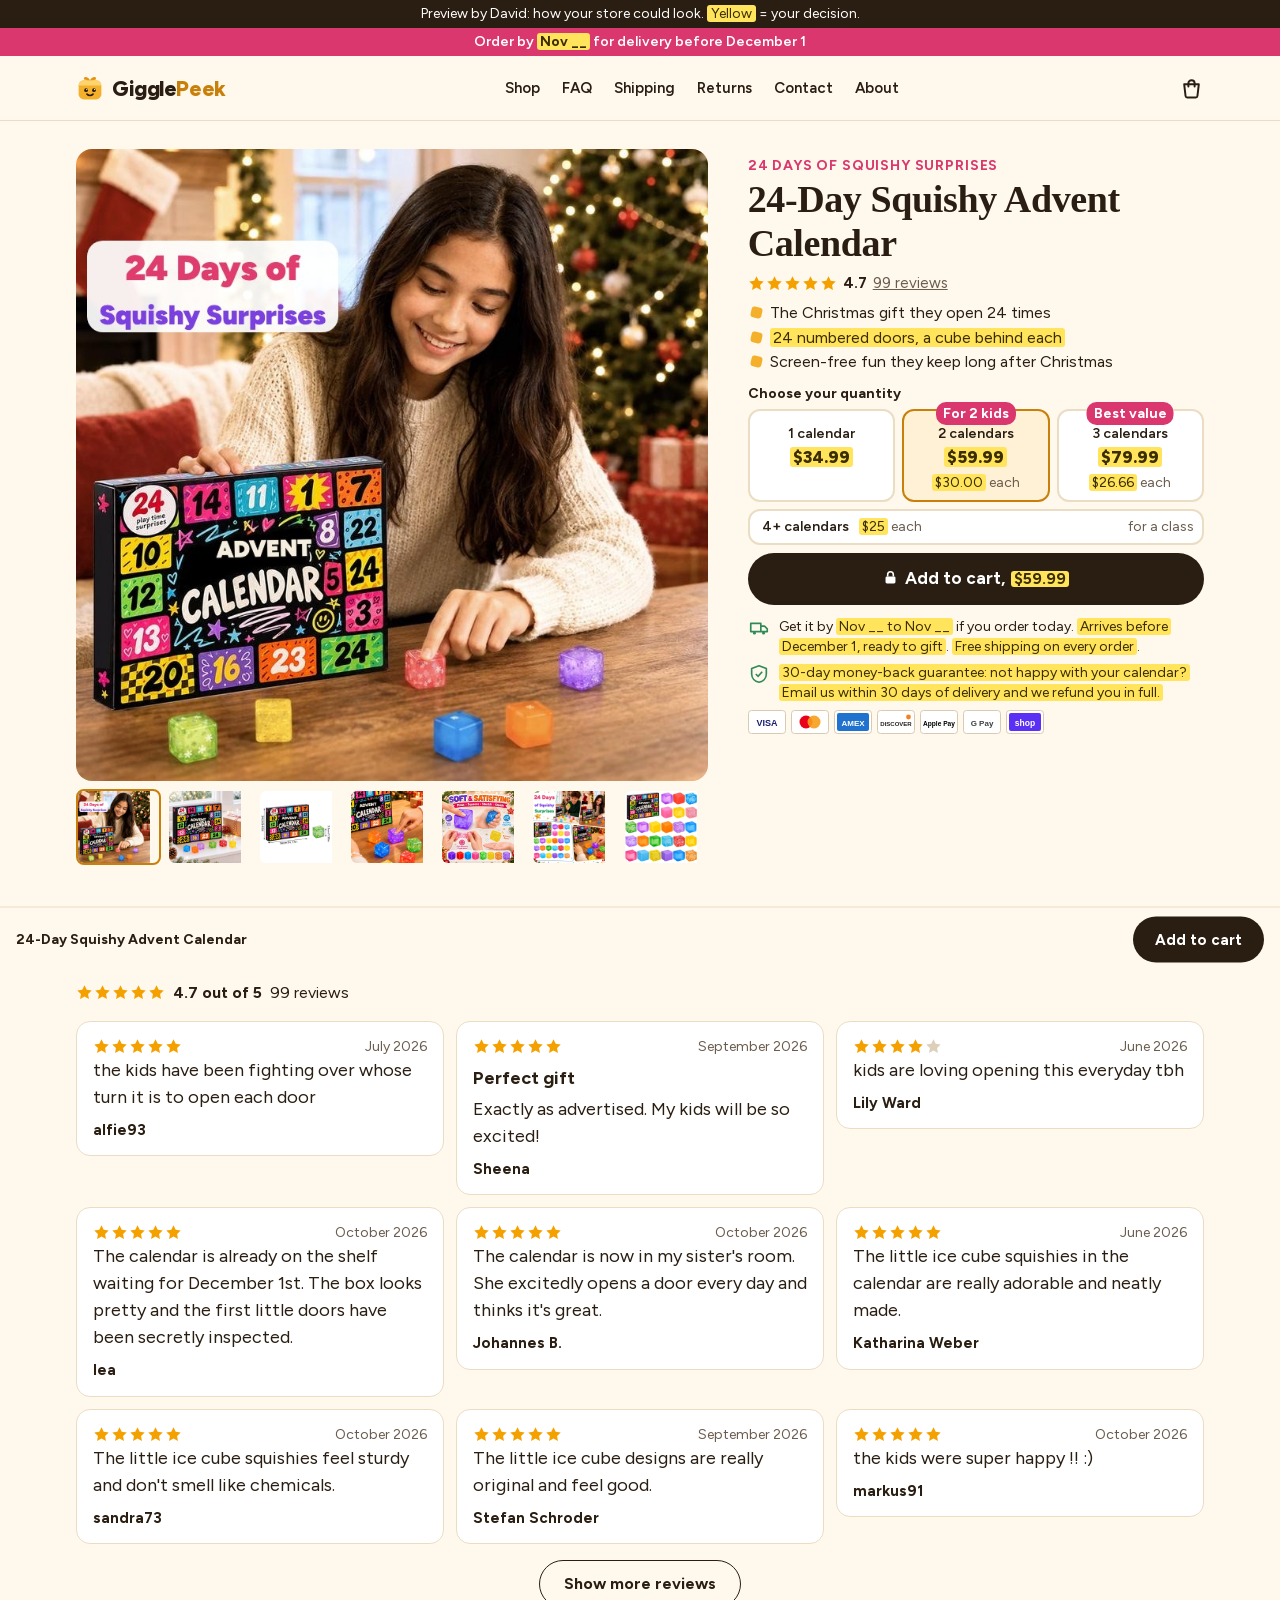
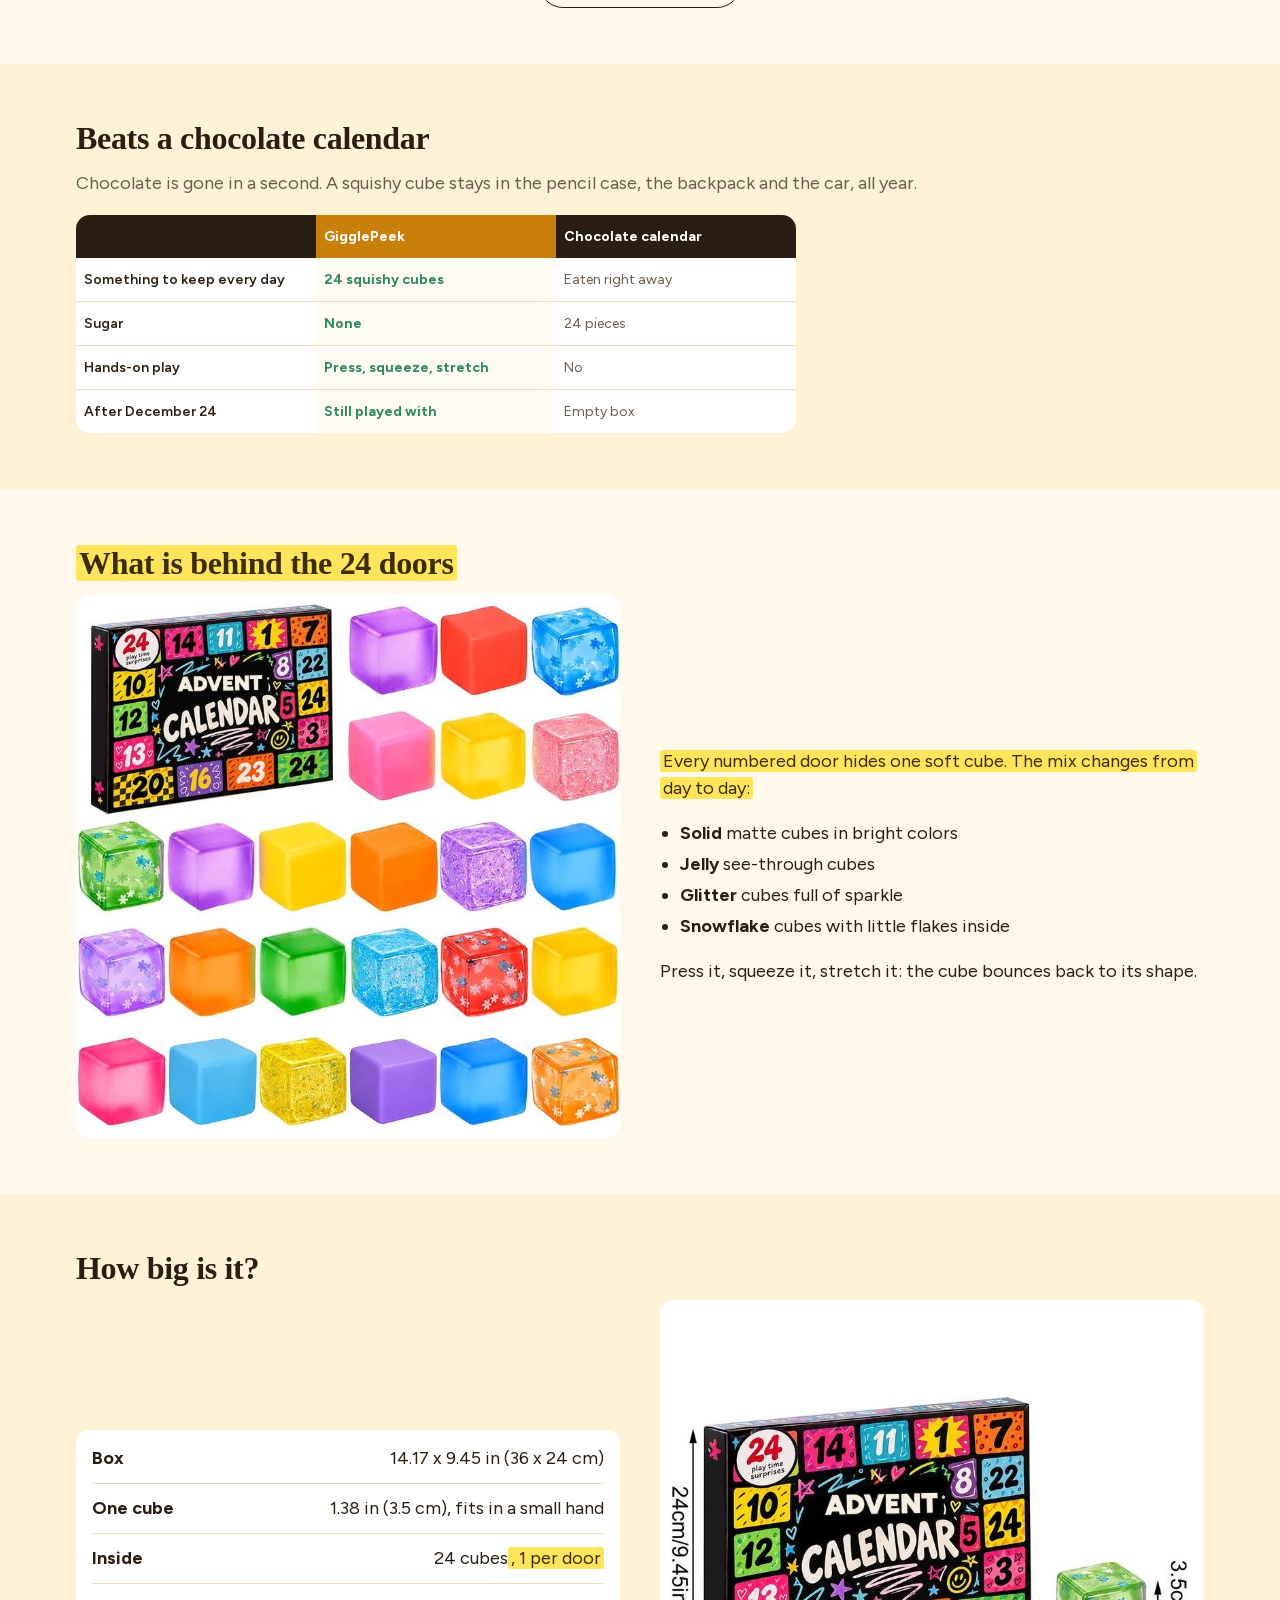
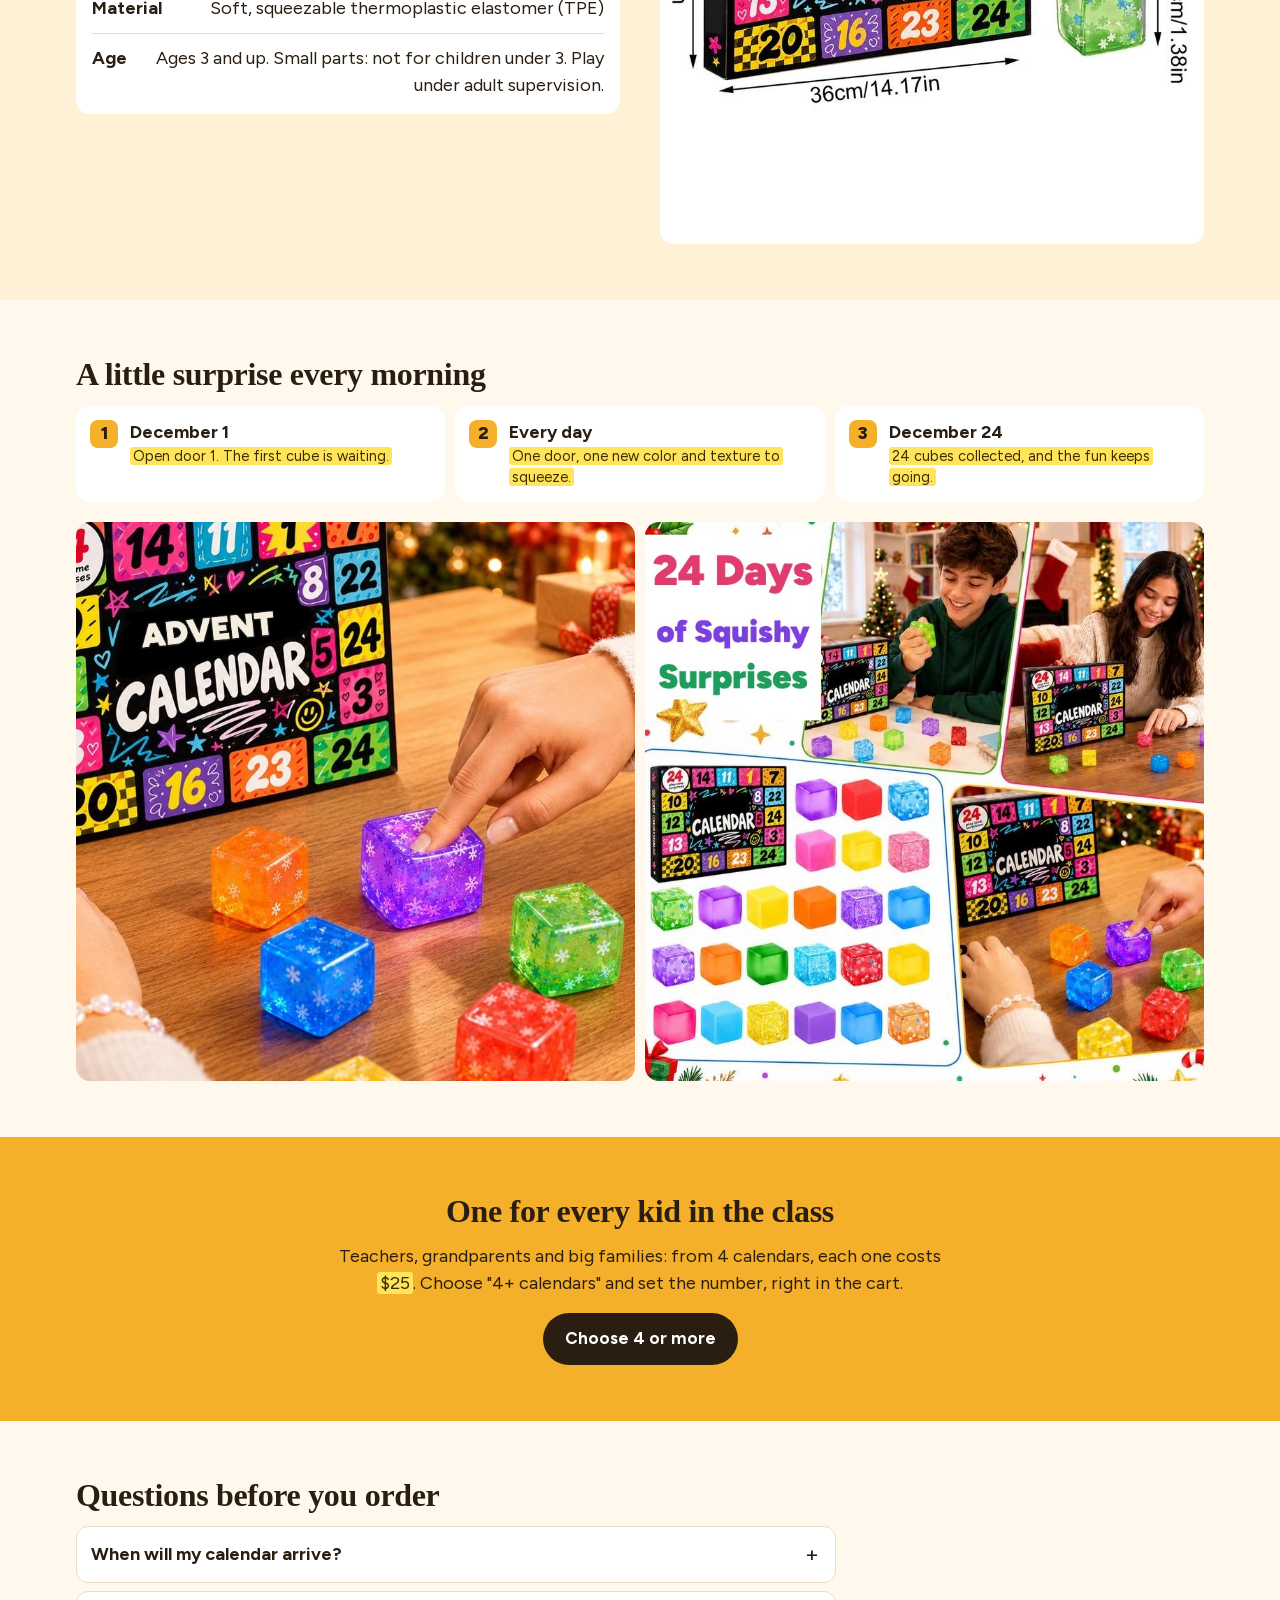
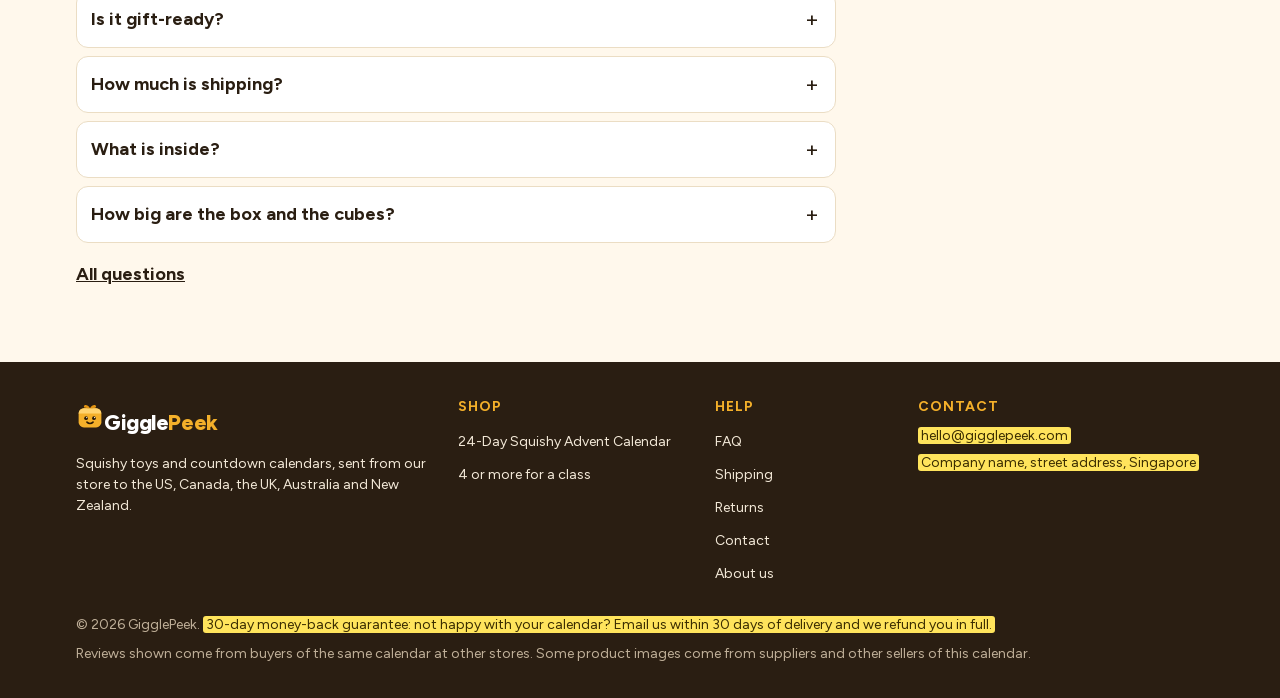
==== index.html @ 5e7f52a5 "Shop-Vorschau neu veroeffentlicht Co-Authored-By: Claude Opus 5.5 <noreply@anthropic.com>" ====
<!doctype html>
<html lang="en"><head><meta charset="utf-8">
<meta name="viewport" content="width=device-width,initial-scale=1">
<meta name="robots" content="noindex,nofollow">
<title>24-Day Squishy Advent Calendar | GigglePeek</title>
<meta name="description" content="24 squishy cubes: a screen-free Christmas countdown kids keep playing with after December.">
<link rel="preload" href="fonts/Figtree.woff2" as="font" type="font/woff2" crossorigin>
<link rel="stylesheet" href="assets/shop.css">
<link rel="icon" href="assets/icon.svg" type="image/svg+xml">
</head><body>
<div class="vorschau">Preview by David: how your store could look. <span class="vorschau__gelb">Yellow</span> = your decision.</div>
<div class="schluss">Order by <mark class="offen">Nov __</mark> for delivery before December 1</div>
<header class="kopf"><div class="kopf__in">
<a class="logo" href="./" aria-label="GigglePeek home"><svg class="logo__zeichen" viewBox="0 0 32 32" aria-hidden="true"><rect x="3" y="7" width="26" height="22" rx="6" fill="#F4B02A"/><path d="M3 13a6 6 0 0 1 6-6h14a6 6 0 0 1 6 6z" fill="#FFD36E"/><path d="M16 7c-2.4-4.2-7-4.4-7-1.6 0 1.6 3.2 1.6 7 1.6zm0 0c2.4-4.2 7-4.4 7-1.6 0 1.6-3.2 1.6-7 1.6z" fill="#E39412"/><circle cx="11.5" cy="18.5" r="2.1" fill="#2A1A05"/><circle cx="20.5" cy="18.5" r="2.1" fill="#2A1A05"/><circle cx="12.2" cy="17.8" r=".7" fill="#fff"/><circle cx="21.2" cy="17.8" r=".7" fill="#fff"/><path d="M12.5 23c1.9 2 5.1 2 7 0" stroke="#2A1A05" stroke-width="1.8" stroke-linecap="round" fill="none"/></svg><span>Giggle<b>Peek</b></span></a>
<nav class="kopf__nav" aria-label="Main"><a href="./">Shop</a><a href="pages/faq/">FAQ</a><a href="pages/shipping/">Shipping</a><a href="pages/returns/">Returns</a><a href="pages/contact/">Contact</a><a href="pages/about/">About</a></nav>
<div class="kopf__rechts"><button type="button" class="korb kaufen" aria-label="Cart"><svg viewBox="0 0 24 24" aria-hidden="true"><path d="M5 8h14l-1.3 11.2a1.6 1.6 0 0 1-1.6 1.4H7.9a1.6 1.6 0 0 1-1.6-1.4z" fill="none" stroke="currentColor" stroke-width="1.9" stroke-linejoin="round"/><path d="M9 10V7a3 3 0 0 1 6 0v3" fill="none" stroke="currentColor" stroke-width="1.9" stroke-linecap="round"/></svg></button>
<details class="menue"><summary aria-label="Menu"><span></span><span></span><span></span></summary><nav aria-label="Mobile"><a href="./">Shop</a><a href="pages/faq/">FAQ</a><a href="pages/shipping/">Shipping</a><a href="pages/returns/">Returns</a><a href="pages/contact/">Contact</a><a href="pages/about/">About</a></nav></details></div>
</div></header>
<main><section class="produkt" id="kaufen">
<div class="galerie">
<div class="streifen" id="streifen" tabindex="0" aria-label="Product photos"><img src="img/kalender-01.jpg" alt="Girl opening the GigglePeek advent calendar at a table by the Christmas tree, squishy cubes in front of the box" width="800" height="800" fetchpriority=high><img src="img/kalender-02.jpg" alt="The advent calendar box on a windowsill with six colorful squishy cubes in front" width="800" height="800" loading=lazy><img src="img/kalender-04.jpg" alt="Size: box 36 x 24 cm (14.17 x 9.45 in), one cube 3.5 cm (1.38 in)" width="800" height="800" loading=lazy><img src="img/kalender-05.jpg" alt="A finger pressing a purple snowflake squishy cube next to the calendar" width="800" height="800" loading=lazy><img src="img/kalender-07.jpg" alt="Squishy cubes being pressed, squeezed and stretched, then bouncing back" width="800" height="800" loading=lazy><img src="img/kalender-08.jpg" alt="Kids playing with the squishy cubes from the calendar at Christmas" width="800" height="800" loading=lazy><img src="img/kalender-09.jpg" alt="All 24 squishy cubes in solid, jelly, glitter and snowflake styles next to the box" width="800" height="800" loading=lazy></div>
<span class="galerie__zahl" id="zahl">1 / 7</span>
<div class="daumen" id="daumen"><button type="button" aria-label="Show photo 1"><img src="img/kalender-01.jpg" alt="" loading="lazy" width="72" height="72"></button><button type="button" aria-label="Show photo 2"><img src="img/kalender-02.jpg" alt="" loading="lazy" width="72" height="72"></button><button type="button" aria-label="Show photo 3"><img src="img/kalender-04.jpg" alt="" loading="lazy" width="72" height="72"></button><button type="button" aria-label="Show photo 4"><img src="img/kalender-05.jpg" alt="" loading="lazy" width="72" height="72"></button><button type="button" aria-label="Show photo 5"><img src="img/kalender-07.jpg" alt="" loading="lazy" width="72" height="72"></button><button type="button" aria-label="Show photo 6"><img src="img/kalender-08.jpg" alt="" loading="lazy" width="72" height="72"></button><button type="button" aria-label="Show photo 7"><img src="img/kalender-09.jpg" alt="" loading="lazy" width="72" height="72"></button></div>
</div>
<div class="kasten">
<p class="kasten__ueber">24 Days of Squishy Surprises</p>
<h1>24-Day Squishy Advent Calendar</h1>
<a class="sterne" href="#bewertungen"><span class="sterne__reihe" aria-hidden="true"><i class="an"><svg viewBox="0 0 20 20" aria-hidden="true"><path d="M10 1.5l2.6 5.4 5.9.8-4.3 4.1 1 5.8L10 14.8l-5.2 2.8 1-5.8L1.5 7.7l5.9-.8z"/></svg></i><i class="an"><svg viewBox="0 0 20 20" aria-hidden="true"><path d="M10 1.5l2.6 5.4 5.9.8-4.3 4.1 1 5.8L10 14.8l-5.2 2.8 1-5.8L1.5 7.7l5.9-.8z"/></svg></i><i class="an"><svg viewBox="0 0 20 20" aria-hidden="true"><path d="M10 1.5l2.6 5.4 5.9.8-4.3 4.1 1 5.8L10 14.8l-5.2 2.8 1-5.8L1.5 7.7l5.9-.8z"/></svg></i><i class="an"><svg viewBox="0 0 20 20" aria-hidden="true"><path d="M10 1.5l2.6 5.4 5.9.8-4.3 4.1 1 5.8L10 14.8l-5.2 2.8 1-5.8L1.5 7.7l5.9-.8z"/></svg></i><i class="an"><svg viewBox="0 0 20 20" aria-hidden="true"><path d="M10 1.5l2.6 5.4 5.9.8-4.3 4.1 1 5.8L10 14.8l-5.2 2.8 1-5.8L1.5 7.7l5.9-.8z"/></svg></i></span><b>4.7</b> <span>99 reviews</span></a>
<ul class="nutzen">
<li>The Christmas gift they open 24 times</li>
<li><mark class="offen">24 numbered doors, a cube behind each</mark></li>
<li>Screen-free fun they keep long after Christmas</li>
</ul>
<fieldset class="stufen"><legend>Choose your quantity</legend><label class="stufe"><input type="radio" name="menge" value="1" data-preis="$34.99">
<span class="stufe__n">1 calendar</span><span class="stufe__preis"><mark class="offen">$34.99</mark></span><span class="stufe__je">&nbsp;</span></label><label class="stufe"><span class="stufe__badge">For 2 kids</span><input type="radio" name="menge" value="2" checked data-preis="$59.99">
<span class="stufe__n">2 calendars</span><span class="stufe__preis"><mark class="offen">$59.99</mark></span><span class="stufe__je"><mark class="offen">$30.00</mark> each</span></label><label class="stufe"><span class="stufe__badge">Best value</span><input type="radio" name="menge" value="3" data-preis="$79.99">
<span class="stufe__n">3 calendars</span><span class="stufe__preis"><mark class="offen">$79.99</mark></span><span class="stufe__je"><mark class="offen">$26.66</mark> each</span></label><label class="stufe stufe--viele"><input type="radio" name="menge" value="4" data-je="$25">
<span class="stufe__n">4+ calendars</span><span class="stufe__je"><mark class="offen">$25</mark> each</span><span class="stufe__mehr">for a class</span>
<span class="stufe__zahl"><button type="button" class="stufe__minus" aria-label="One less">&minus;</button><input type="number" id="viele" min="4" max="99" value="4" inputmode="numeric" aria-label="Number of calendars"><button type="button" class="stufe__plus" aria-label="One more">+</button></span></label></fieldset>
<button type="button" class="knopf kaufen" id="kaufknopf"><svg class="schloss" viewBox="0 0 24 24" aria-hidden="true"><rect x="5" y="10.5" width="14" height="10" rx="2" fill="currentColor"/><path d="M8 10.5V8a4 4 0 0 1 8 0v2.5" fill="none" stroke="currentColor" stroke-width="2.2"/></svg>Add to cart, <mark class="offen" id="knopfpreis">$59.99</mark></button>
<ul class="vertrauen">
<li><svg viewBox="0 0 24 24" aria-hidden="true"><path d="M3 7h11v9H3zM14 10h4l3 3v3h-7z" fill="none" stroke="currentColor" stroke-width="1.8" stroke-linejoin="round"/><circle cx="7" cy="17.5" r="1.7" fill="currentColor"/><circle cx="17" cy="17.5" r="1.7" fill="currentColor"/></svg><span>Get it by <mark class="offen">Nov __ to Nov __</mark> if you order today. <mark class="offen">Arrives before December 1, ready to gift</mark>. <mark class="offen">Free shipping on every order</mark>.</span></li>
<li><svg viewBox="0 0 24 24" aria-hidden="true"><path d="M12 3 4 6v6c0 4.5 3.4 8 8 9 4.6-1 8-4.5 8-9V6z" fill="none" stroke="currentColor" stroke-width="1.8" stroke-linejoin="round"/><path d="m8.5 12 2.5 2.5 4.5-5" fill="none" stroke="currentColor" stroke-width="1.8"/></svg><span><mark class="offen">30-day money-back guarantee: not happy with your calendar? Email us within 30 days of delivery and we refund you in full.</mark></span></li>
</ul>
<ul class="zahlsymbole" aria-label="Payment methods"><li><svg viewBox="0 0 38 24" role="img" aria-label="Visa"><rect x=".5" y=".5" width="37" height="23" rx="3" fill="#fff" stroke="#D9CBB2"/><text x="19" y="15.5" text-anchor="middle" font-family="Arial,Helvetica,sans-serif" font-weight="700" font-size="9" fill="#1A1F71">VISA</text></svg></li><li><svg viewBox="0 0 38 24" role="img" aria-label="Mastercard"><rect x=".5" y=".5" width="37" height="23" rx="3" fill="#fff" stroke="#D9CBB2"/><circle cx="15" cy="12" r="6.5" fill="#EB001B"/><circle cx="23" cy="12" r="6.5" fill="#F79E1B" fill-opacity=".9"/></svg></li><li><svg viewBox="0 0 38 24" role="img" aria-label="American Express"><rect x=".5" y=".5" width="37" height="23" rx="3" fill="#fff" stroke="#D9CBB2"/><rect x="3" y="3" width="32" height="18" rx="2" fill="#1F72CD"/><text x="19" y="15.5" text-anchor="middle" font-family="Arial,Helvetica,sans-serif" font-weight="700" font-size="8" fill="#fff">AMEX</text></svg></li><li><svg viewBox="0 0 38 24" role="img" aria-label="Discover"><rect x=".5" y=".5" width="37" height="23" rx="3" fill="#fff" stroke="#D9CBB2"/><text x="19" y="15.5" text-anchor="middle" font-family="Arial,Helvetica,sans-serif" font-weight="700" font-size="6" fill="#231F20">DISCOVER</text><circle cx="31.5" cy="7" r="2.4" fill="#F48120"/></svg></li><li><svg viewBox="0 0 38 24" role="img" aria-label="Apple Pay"><rect x=".5" y=".5" width="37" height="23" rx="3" fill="#fff" stroke="#D9CBB2"/><text x="19" y="15.5" text-anchor="middle" font-family="Arial,Helvetica,sans-serif" font-weight="700" font-size="6.6" fill="#000">Apple Pay</text></svg></li><li><svg viewBox="0 0 38 24" role="img" aria-label="Google Pay"><rect x=".5" y=".5" width="37" height="23" rx="3" fill="#fff" stroke="#D9CBB2"/><text x="19" y="15.5" text-anchor="middle" font-family="Arial,Helvetica,sans-serif" font-weight="700" font-size="8" fill="#3C4043">G Pay</text></svg></li><li><svg viewBox="0 0 38 24" role="img" aria-label="Shop Pay"><rect x=".5" y=".5" width="37" height="23" rx="3" fill="#fff" stroke="#D9CBB2"/><rect x="3" y="3" width="32" height="18" rx="2" fill="#5A31F4"/><text x="19" y="15.5" text-anchor="middle" font-family="Arial,Helvetica,sans-serif" font-weight="700" font-size="8.5" fill="#fff">shop</text></svg></li></ul>
</div>
</section>
<section class="block" id="bewertungen">
<h2>What parents say</h2>
<p class="bewertungen__zahl"><span class="sterne__reihe" aria-hidden="true"><i class="an"><svg viewBox="0 0 20 20" aria-hidden="true"><path d="M10 1.5l2.6 5.4 5.9.8-4.3 4.1 1 5.8L10 14.8l-5.2 2.8 1-5.8L1.5 7.7l5.9-.8z"/></svg></i><i class="an"><svg viewBox="0 0 20 20" aria-hidden="true"><path d="M10 1.5l2.6 5.4 5.9.8-4.3 4.1 1 5.8L10 14.8l-5.2 2.8 1-5.8L1.5 7.7l5.9-.8z"/></svg></i><i class="an"><svg viewBox="0 0 20 20" aria-hidden="true"><path d="M10 1.5l2.6 5.4 5.9.8-4.3 4.1 1 5.8L10 14.8l-5.2 2.8 1-5.8L1.5 7.7l5.9-.8z"/></svg></i><i class="an"><svg viewBox="0 0 20 20" aria-hidden="true"><path d="M10 1.5l2.6 5.4 5.9.8-4.3 4.1 1 5.8L10 14.8l-5.2 2.8 1-5.8L1.5 7.7l5.9-.8z"/></svg></i><i class="an"><svg viewBox="0 0 20 20" aria-hidden="true"><path d="M10 1.5l2.6 5.4 5.9.8-4.3 4.1 1 5.8L10 14.8l-5.2 2.8 1-5.8L1.5 7.7l5.9-.8z"/></svg></i></span><b>4.7 out of 5</b><span>99 reviews</span></p>
<div class="bewertungen" id="bewertungsliste"><article class="bewertung"><div class="bewertung__kopf"><span class="sterne__reihe" aria-hidden="true"><i class="an"><svg viewBox="0 0 20 20" aria-hidden="true"><path d="M10 1.5l2.6 5.4 5.9.8-4.3 4.1 1 5.8L10 14.8l-5.2 2.8 1-5.8L1.5 7.7l5.9-.8z"/></svg></i><i class="an"><svg viewBox="0 0 20 20" aria-hidden="true"><path d="M10 1.5l2.6 5.4 5.9.8-4.3 4.1 1 5.8L10 14.8l-5.2 2.8 1-5.8L1.5 7.7l5.9-.8z"/></svg></i><i class="an"><svg viewBox="0 0 20 20" aria-hidden="true"><path d="M10 1.5l2.6 5.4 5.9.8-4.3 4.1 1 5.8L10 14.8l-5.2 2.8 1-5.8L1.5 7.7l5.9-.8z"/></svg></i><i class="an"><svg viewBox="0 0 20 20" aria-hidden="true"><path d="M10 1.5l2.6 5.4 5.9.8-4.3 4.1 1 5.8L10 14.8l-5.2 2.8 1-5.8L1.5 7.7l5.9-.8z"/></svg></i><i class="an"><svg viewBox="0 0 20 20" aria-hidden="true"><path d="M10 1.5l2.6 5.4 5.9.8-4.3 4.1 1 5.8L10 14.8l-5.2 2.8 1-5.8L1.5 7.7l5.9-.8z"/></svg></i></span><span class="bewertung__monat">July 2026</span></div>
<p>the kids have been fighting over whose turn it is to open each door</p><p class="bewertung__name">alfie93</p></article><article class="bewertung"><div class="bewertung__kopf"><span class="sterne__reihe" aria-hidden="true"><i class="an"><svg viewBox="0 0 20 20" aria-hidden="true"><path d="M10 1.5l2.6 5.4 5.9.8-4.3 4.1 1 5.8L10 14.8l-5.2 2.8 1-5.8L1.5 7.7l5.9-.8z"/></svg></i><i class="an"><svg viewBox="0 0 20 20" aria-hidden="true"><path d="M10 1.5l2.6 5.4 5.9.8-4.3 4.1 1 5.8L10 14.8l-5.2 2.8 1-5.8L1.5 7.7l5.9-.8z"/></svg></i><i class="an"><svg viewBox="0 0 20 20" aria-hidden="true"><path d="M10 1.5l2.6 5.4 5.9.8-4.3 4.1 1 5.8L10 14.8l-5.2 2.8 1-5.8L1.5 7.7l5.9-.8z"/></svg></i><i class="an"><svg viewBox="0 0 20 20" aria-hidden="true"><path d="M10 1.5l2.6 5.4 5.9.8-4.3 4.1 1 5.8L10 14.8l-5.2 2.8 1-5.8L1.5 7.7l5.9-.8z"/></svg></i><i class="an"><svg viewBox="0 0 20 20" aria-hidden="true"><path d="M10 1.5l2.6 5.4 5.9.8-4.3 4.1 1 5.8L10 14.8l-5.2 2.8 1-5.8L1.5 7.7l5.9-.8z"/></svg></i></span><span class="bewertung__monat">September 2026</span></div>
<h3>Perfect gift</h3><p>Exactly as advertised. My kids will be so excited!</p><p class="bewertung__name">Sheena</p></article><article class="bewertung"><div class="bewertung__kopf"><span class="sterne__reihe" aria-hidden="true"><i class="an"><svg viewBox="0 0 20 20" aria-hidden="true"><path d="M10 1.5l2.6 5.4 5.9.8-4.3 4.1 1 5.8L10 14.8l-5.2 2.8 1-5.8L1.5 7.7l5.9-.8z"/></svg></i><i class="an"><svg viewBox="0 0 20 20" aria-hidden="true"><path d="M10 1.5l2.6 5.4 5.9.8-4.3 4.1 1 5.8L10 14.8l-5.2 2.8 1-5.8L1.5 7.7l5.9-.8z"/></svg></i><i class="an"><svg viewBox="0 0 20 20" aria-hidden="true"><path d="M10 1.5l2.6 5.4 5.9.8-4.3 4.1 1 5.8L10 14.8l-5.2 2.8 1-5.8L1.5 7.7l5.9-.8z"/></svg></i><i class="an"><svg viewBox="0 0 20 20" aria-hidden="true"><path d="M10 1.5l2.6 5.4 5.9.8-4.3 4.1 1 5.8L10 14.8l-5.2 2.8 1-5.8L1.5 7.7l5.9-.8z"/></svg></i><i class="aus"><svg viewBox="0 0 20 20" aria-hidden="true"><path d="M10 1.5l2.6 5.4 5.9.8-4.3 4.1 1 5.8L10 14.8l-5.2 2.8 1-5.8L1.5 7.7l5.9-.8z"/></svg></i></span><span class="bewertung__monat">June 2026</span></div>
<p>kids are loving opening this everyday tbh</p><p class="bewertung__name">Lily Ward</p></article><article class="bewertung"><div class="bewertung__kopf"><span class="sterne__reihe" aria-hidden="true"><i class="an"><svg viewBox="0 0 20 20" aria-hidden="true"><path d="M10 1.5l2.6 5.4 5.9.8-4.3 4.1 1 5.8L10 14.8l-5.2 2.8 1-5.8L1.5 7.7l5.9-.8z"/></svg></i><i class="an"><svg viewBox="0 0 20 20" aria-hidden="true"><path d="M10 1.5l2.6 5.4 5.9.8-4.3 4.1 1 5.8L10 14.8l-5.2 2.8 1-5.8L1.5 7.7l5.9-.8z"/></svg></i><i class="an"><svg viewBox="0 0 20 20" aria-hidden="true"><path d="M10 1.5l2.6 5.4 5.9.8-4.3 4.1 1 5.8L10 14.8l-5.2 2.8 1-5.8L1.5 7.7l5.9-.8z"/></svg></i><i class="an"><svg viewBox="0 0 20 20" aria-hidden="true"><path d="M10 1.5l2.6 5.4 5.9.8-4.3 4.1 1 5.8L10 14.8l-5.2 2.8 1-5.8L1.5 7.7l5.9-.8z"/></svg></i><i class="an"><svg viewBox="0 0 20 20" aria-hidden="true"><path d="M10 1.5l2.6 5.4 5.9.8-4.3 4.1 1 5.8L10 14.8l-5.2 2.8 1-5.8L1.5 7.7l5.9-.8z"/></svg></i></span><span class="bewertung__monat">October 2026</span></div>
<p>The calendar is already on the shelf waiting for December 1st. The box looks pretty and the first little doors have been secretly inspected.</p><p class="bewertung__name">lea</p></article><article class="bewertung"><div class="bewertung__kopf"><span class="sterne__reihe" aria-hidden="true"><i class="an"><svg viewBox="0 0 20 20" aria-hidden="true"><path d="M10 1.5l2.6 5.4 5.9.8-4.3 4.1 1 5.8L10 14.8l-5.2 2.8 1-5.8L1.5 7.7l5.9-.8z"/></svg></i><i class="an"><svg viewBox="0 0 20 20" aria-hidden="true"><path d="M10 1.5l2.6 5.4 5.9.8-4.3 4.1 1 5.8L10 14.8l-5.2 2.8 1-5.8L1.5 7.7l5.9-.8z"/></svg></i><i class="an"><svg viewBox="0 0 20 20" aria-hidden="true"><path d="M10 1.5l2.6 5.4 5.9.8-4.3 4.1 1 5.8L10 14.8l-5.2 2.8 1-5.8L1.5 7.7l5.9-.8z"/></svg></i><i class="an"><svg viewBox="0 0 20 20" aria-hidden="true"><path d="M10 1.5l2.6 5.4 5.9.8-4.3 4.1 1 5.8L10 14.8l-5.2 2.8 1-5.8L1.5 7.7l5.9-.8z"/></svg></i><i class="an"><svg viewBox="0 0 20 20" aria-hidden="true"><path d="M10 1.5l2.6 5.4 5.9.8-4.3 4.1 1 5.8L10 14.8l-5.2 2.8 1-5.8L1.5 7.7l5.9-.8z"/></svg></i></span><span class="bewertung__monat">October 2026</span></div>
<p>The calendar is now in my sister&#x27;s room. She excitedly opens a door every day and thinks it&#x27;s great.</p><p class="bewertung__name">Johannes B.</p></article><article class="bewertung"><div class="bewertung__kopf"><span class="sterne__reihe" aria-hidden="true"><i class="an"><svg viewBox="0 0 20 20" aria-hidden="true"><path d="M10 1.5l2.6 5.4 5.9.8-4.3 4.1 1 5.8L10 14.8l-5.2 2.8 1-5.8L1.5 7.7l5.9-.8z"/></svg></i><i class="an"><svg viewBox="0 0 20 20" aria-hidden="true"><path d="M10 1.5l2.6 5.4 5.9.8-4.3 4.1 1 5.8L10 14.8l-5.2 2.8 1-5.8L1.5 7.7l5.9-.8z"/></svg></i><i class="an"><svg viewBox="0 0 20 20" aria-hidden="true"><path d="M10 1.5l2.6 5.4 5.9.8-4.3 4.1 1 5.8L10 14.8l-5.2 2.8 1-5.8L1.5 7.7l5.9-.8z"/></svg></i><i class="an"><svg viewBox="0 0 20 20" aria-hidden="true"><path d="M10 1.5l2.6 5.4 5.9.8-4.3 4.1 1 5.8L10 14.8l-5.2 2.8 1-5.8L1.5 7.7l5.9-.8z"/></svg></i><i class="an"><svg viewBox="0 0 20 20" aria-hidden="true"><path d="M10 1.5l2.6 5.4 5.9.8-4.3 4.1 1 5.8L10 14.8l-5.2 2.8 1-5.8L1.5 7.7l5.9-.8z"/></svg></i></span><span class="bewertung__monat">June 2026</span></div>
<p>The little ice cube squishies in the calendar are really adorable and neatly made.</p><p class="bewertung__name">Katharina Weber</p></article><article class="bewertung"><div class="bewertung__kopf"><span class="sterne__reihe" aria-hidden="true"><i class="an"><svg viewBox="0 0 20 20" aria-hidden="true"><path d="M10 1.5l2.6 5.4 5.9.8-4.3 4.1 1 5.8L10 14.8l-5.2 2.8 1-5.8L1.5 7.7l5.9-.8z"/></svg></i><i class="an"><svg viewBox="0 0 20 20" aria-hidden="true"><path d="M10 1.5l2.6 5.4 5.9.8-4.3 4.1 1 5.8L10 14.8l-5.2 2.8 1-5.8L1.5 7.7l5.9-.8z"/></svg></i><i class="an"><svg viewBox="0 0 20 20" aria-hidden="true"><path d="M10 1.5l2.6 5.4 5.9.8-4.3 4.1 1 5.8L10 14.8l-5.2 2.8 1-5.8L1.5 7.7l5.9-.8z"/></svg></i><i class="an"><svg viewBox="0 0 20 20" aria-hidden="true"><path d="M10 1.5l2.6 5.4 5.9.8-4.3 4.1 1 5.8L10 14.8l-5.2 2.8 1-5.8L1.5 7.7l5.9-.8z"/></svg></i><i class="an"><svg viewBox="0 0 20 20" aria-hidden="true"><path d="M10 1.5l2.6 5.4 5.9.8-4.3 4.1 1 5.8L10 14.8l-5.2 2.8 1-5.8L1.5 7.7l5.9-.8z"/></svg></i></span><span class="bewertung__monat">October 2026</span></div>
<p>The little ice cube squishies feel sturdy and don&#x27;t smell like chemicals.</p><p class="bewertung__name">sandra73</p></article><article class="bewertung"><div class="bewertung__kopf"><span class="sterne__reihe" aria-hidden="true"><i class="an"><svg viewBox="0 0 20 20" aria-hidden="true"><path d="M10 1.5l2.6 5.4 5.9.8-4.3 4.1 1 5.8L10 14.8l-5.2 2.8 1-5.8L1.5 7.7l5.9-.8z"/></svg></i><i class="an"><svg viewBox="0 0 20 20" aria-hidden="true"><path d="M10 1.5l2.6 5.4 5.9.8-4.3 4.1 1 5.8L10 14.8l-5.2 2.8 1-5.8L1.5 7.7l5.9-.8z"/></svg></i><i class="an"><svg viewBox="0 0 20 20" aria-hidden="true"><path d="M10 1.5l2.6 5.4 5.9.8-4.3 4.1 1 5.8L10 14.8l-5.2 2.8 1-5.8L1.5 7.7l5.9-.8z"/></svg></i><i class="an"><svg viewBox="0 0 20 20" aria-hidden="true"><path d="M10 1.5l2.6 5.4 5.9.8-4.3 4.1 1 5.8L10 14.8l-5.2 2.8 1-5.8L1.5 7.7l5.9-.8z"/></svg></i><i class="an"><svg viewBox="0 0 20 20" aria-hidden="true"><path d="M10 1.5l2.6 5.4 5.9.8-4.3 4.1 1 5.8L10 14.8l-5.2 2.8 1-5.8L1.5 7.7l5.9-.8z"/></svg></i></span><span class="bewertung__monat">September 2026</span></div>
<p>The little ice cube designs are really original and feel good.</p><p class="bewertung__name">Stefan Schroder</p></article><article class="bewertung"><div class="bewertung__kopf"><span class="sterne__reihe" aria-hidden="true"><i class="an"><svg viewBox="0 0 20 20" aria-hidden="true"><path d="M10 1.5l2.6 5.4 5.9.8-4.3 4.1 1 5.8L10 14.8l-5.2 2.8 1-5.8L1.5 7.7l5.9-.8z"/></svg></i><i class="an"><svg viewBox="0 0 20 20" aria-hidden="true"><path d="M10 1.5l2.6 5.4 5.9.8-4.3 4.1 1 5.8L10 14.8l-5.2 2.8 1-5.8L1.5 7.7l5.9-.8z"/></svg></i><i class="an"><svg viewBox="0 0 20 20" aria-hidden="true"><path d="M10 1.5l2.6 5.4 5.9.8-4.3 4.1 1 5.8L10 14.8l-5.2 2.8 1-5.8L1.5 7.7l5.9-.8z"/></svg></i><i class="an"><svg viewBox="0 0 20 20" aria-hidden="true"><path d="M10 1.5l2.6 5.4 5.9.8-4.3 4.1 1 5.8L10 14.8l-5.2 2.8 1-5.8L1.5 7.7l5.9-.8z"/></svg></i><i class="an"><svg viewBox="0 0 20 20" aria-hidden="true"><path d="M10 1.5l2.6 5.4 5.9.8-4.3 4.1 1 5.8L10 14.8l-5.2 2.8 1-5.8L1.5 7.7l5.9-.8z"/></svg></i></span><span class="bewertung__monat">October 2026</span></div>
<p>the kids were super happy !! :)</p><p class="bewertung__name">markus91</p></article></div>
<button type="button" class="mehr-knopf" id="mehrbewertungen" data-quelle="assets/bewertungen.json" data-gesamt="99">Show more reviews</button><script type="application/json" id="bewertungsdaten">[{"name":"alexandre","n":5,"titel":"super","text":"very satisfied","monat":"September 2026"},{"name":"raphael","n":5,"titel":"","text":"very pretty calendar","monat":"September 2026"},{"name":"Manon A.","n":5,"titel":"","text":"meets my expectations","monat":"May 2026"},{"name":"Ben","n":5,"titel":"","text":"top","monat":"October 2026"},{"name":"Jade","n":5,"titel":"","text":"I love it","monat":"May 2026"},{"name":"Angela Leo","n":5,"titel":"Yes and no","text":"Amazing but smell funny like chemicals","monat":"September 2026"},{"name":"Julien Rousseau","n":4,"titel":"","text":"packaging a bit flimsy but the contents are intact","monat":"April 2026"},{"name":"Jacob D.","n":5,"titel":"great idea","text":"such a fun change from the usual chocolate calendars","monat":"September 2026"},{"name":"oceane","n":5,"titel":"cool","text":"great gift idea","monat":"May 2026"},{"name":"Mike","n":5,"titel":"Amazing price!","text":"Great quality!!","monat":"September 2026"},{"name":"Jonas Haas","n":5,"titel":"","text":"super cute","monat":"September 2026"},{"name":"kevin69","n":5,"titel":"","text":"adorable","monat":"September 2026"},{"name":"Lea F.","n":4,"titel":"","text":"nice","monat":"August 2026"},{"name":"lea58","n":4,"titel":"","text":"a bit expensive for what it is but it's okay","monat":"April 2026"},{"name":"Agathe Lefevre","n":5,"titel":"","text":"perfect","monat":"July 2026"},{"name":"Paul Schneider","n":5,"titel":"","text":"really cute for the price","monat":"October 2026"},{"name":"Antoine R.","n":5,"titel":"","text":"flawless","monat":"September 2026"},{"name":"Laura","n":1,"titel":"Over priced","text":"Box came bashed up, there's no doors on them like the picture unfortunately, it's just a tray with them inside so not great with it being advertised as an advent calendar. Contents looks intact so ill remove them and package them individually","monat":"October 2026"},{"name":"Johanna R.","n":5,"titel":"","text":"already looking forward to December, looks good","monat":"July 2026"},{"name":"ines57","n":5,"titel":"","text":"received quickly, well packed","monat":"August 2026"},{"name":"Sarah Andre","n":5,"titel":"nice","text":"as described","monat":"August 2026"},{"name":"marie26","n":5,"titel":"","text":"very beautiful","monat":"October 2026"},{"name":"dennis93","n":4,"titel":"","text":"quite okay","monat":"October 2026"},{"name":"lisa","n":4,"titel":"","text":"quite good","monat":"September 2026"},{"name":"Rachael Driver","n":3,"titel":"Cubes look great delivery lacking","text":"Box unfortunately arrived mangled, corners bust in and back split open, contents intact at least","monat":"September 2026"},{"name":"Johannes K.","n":5,"titel":"","text":"A really unusual calendar that clearly stands out from the standard ones.","monat":"July 2026"},{"name":"Janick Meier","n":5,"titel":"","text":"great calendar","monat":"August 2026"},{"name":"Ben W.","n":5,"titel":"","text":"here faster than expected","monat":"October 2026"},{"name":"bjorn98","n":5,"titel":"","text":"really great","monat":"September 2026"},{"name":"mael92","n":5,"titel":"","text":"spotless","monat":"May 2026"},{"name":"Jonas B.","n":5,"titel":"","text":"cute","monat":"August 2026"},{"name":"Felix Schroder","n":3,"titel":"","text":"box was slightly dented but contents okay","monat":"June 2026"},{"name":"Clement Moreau","n":4,"titel":"","text":"decent quality even though the box is a tiny bit damaged on the corner","monat":"August 2026"},{"name":"Arthur A.","n":5,"titel":"","text":"super cute","monat":"August 2026"},{"name":"kevin24","n":5,"titel":"","text":"I am satisfied with my purchase","monat":"July 2026"},{"name":"Romain Legrand","n":5,"titel":"","text":"very good","monat":"May 2026"},{"name":"Ambre","n":4,"titel":"original","text":"nice for passing the time before Christmas, even though delivery took one day longer","monat":"September 2026"},{"name":"paul12","n":5,"titel":"","text":"super","monat":"October 2026"},{"name":"Thomas","n":3,"titel":"","text":"it's quite nice, but some pieces are a bit sticky","monat":"October 2026"},{"name":"sandra40","n":5,"titel":"","text":"really cool pieces in it so far","monat":"October 2026"},{"name":"sebastian31","n":4,"titel":"","text":"it's alright","monat":"October 2026"},{"name":"Audrey","n":5,"titel":"","text":"nice change from the classic calendars","monat":"September 2026"},{"name":"felix35","n":4,"titel":"","text":"quite ok","monat":"October 2026"},{"name":"Lucas L.","n":5,"titel":"","text":"very nice surprise","monat":"June 2026"},{"name":"gabin19","n":5,"titel":"","text":"super","monat":"May 2026"},{"name":"markus","n":3,"titel":"","text":"one little door was unfortunately a bit sticky but otherwise ok","monat":"October 2026"},{"name":"Laura","n":5,"titel":"","text":"satisfied","monat":"September 2026"},{"name":"paul22","n":4,"titel":"average","text":"a bit smaller than I thought","monat":"June 2026"},{"name":"Chloe Lefebvre","n":5,"titel":"","text":"superb","monat":"July 2026"},{"name":"David W.","n":4,"titel":"","text":"quite ok","monat":"October 2026"},{"name":"Ines Gautier","n":5,"titel":"","text":"received right on time","monat":"June 2026"},{"name":"Charlotte G.","n":5,"titel":"","text":"received in good condition","monat":"August 2026"},{"name":"sarah97","n":5,"titel":"","text":"I like it","monat":"October 2026"},{"name":"amelie15","n":5,"titel":"","text":"fits","monat":"July 2026"},{"name":"Andreas F.","n":5,"titel":"","text":"already looking forward to it","monat":"October 2026"},{"name":"Romane S.","n":5,"titel":"","text":"fast delivery and product as described","monat":"August 2026"},{"name":"Dennis","n":4,"titel":"","text":"quite nice","monat":"August 2026"},{"name":"Clement David","n":5,"titel":"","text":"matches the photos","monat":"August 2026"},{"name":"Patrick B.","n":4,"titel":"","text":"nice idea","monat":"July 2026"},{"name":"stefan57","n":5,"titel":"","text":"nice surprises","monat":"October 2026"},{"name":"Alice","n":5,"titel":"top","text":"can't wait for December to try it","monat":"October 2026"},{"name":"Jade L.","n":5,"titel":"","text":"so beautiful","monat":"October 2026"},{"name":"Harrison M.","n":5,"titel":"","text":"fun countdown to Christmas","monat":"April 2026"},{"name":"Tobias B.","n":5,"titel":"","text":"great thing","monat":"October 2026"},{"name":"Aaron","n":5,"titel":"","text":"nothing to fault","monat":"July 2026"},{"name":"jeanne47","n":5,"titel":"","text":"magnificent","monat":"April 2026"},{"name":"lena82","n":4,"titel":"","text":"box was slightly dented but contents top","monat":"October 2026"},{"name":"paul92","n":5,"titel":"","text":"great","monat":"October 2026"},{"name":"sophie","n":5,"titel":"spotless","text":"nothing to report, everything is perfect","monat":"September 2026"},{"name":"Jens Hofmann","n":5,"titel":"","text":"nice calendar","monat":"October 2026"},{"name":"Kevin H.","n":5,"titel":"","text":"cute ideas in it, smells a bit like rubber at first","monat":"October 2026"},{"name":"Theodore Carter","n":5,"titel":"really fun","text":"kept the little ones entertained every morning leading up to the holidays","monat":"July 2026"},{"name":"ines42","n":5,"titel":"","text":"really neat","monat":"October 2026"},{"name":"Lisa M.","n":5,"titel":"","text":"quite nice","monat":"November 2026"},{"name":"Noah S.","n":5,"titel":"","text":"really cute pieces 😊","monat":"June 2026"},{"name":"Jens Werner","n":5,"titel":"","text":"it's fun","monat":"October 2026"},{"name":"Ethan Gautier","n":5,"titel":"","text":"nice product","monat":"June 2026"},{"name":"patrick","n":5,"titel":"","text":"lots of really funny stuff in it lol","monat":"October 2026"},{"name":"David Schmitt","n":5,"titel":"","text":"top","monat":"August 2026"},{"name":"Liam M.","n":5,"titel":"","text":"bought as a gift, my sister loved it","monat":"July 2026"},{"name":"Elodie G.","n":5,"titel":"","text":"very happy","monat":"September 2026"},{"name":"Leon","n":5,"titel":"","text":"The package was here within a few days and the contents are exactly as expected.","monat":"September 2026"},{"name":"Laura P.","n":5,"titel":"","text":"top","monat":"October 2026"},{"name":"jeanne","n":5,"titel":"","text":"the very best","monat":"October 2026"},{"name":"michael","n":5,"titel":"","text":"The surprises are varied and the packaging arrived intact.","monat":"October 2026"},{"name":"Marcel S.","n":5,"titel":"","text":"super","monat":"May 2026"},{"name":"Hugo F.","n":5,"titel":"","text":"I love the concept","monat":"September 2026"},{"name":"Neele Gunther","n":5,"titel":"","text":"would buy again","monat":"June 2026"},{"name":"florian","n":5,"titel":"","text":"super","monat":"May 2026"},{"name":"gabriel","n":5,"titel":"","text":"spotless","monat":"July 2026"}]</script>
</section>
<section class="block block--hell">
<h2>Beats a chocolate calendar</h2>
<p class="block__unter">Chocolate is gone in a second. A squishy cube stays in the pencil case, the backpack and the car, all year.</p>
<div class="tabelle-wrap"><table class="vergleich">
<thead><tr><th></th><th scope="col">GigglePeek</th><th scope="col">Chocolate calendar</th></tr></thead>
<tbody>
<tr><th scope="row">Something to keep every day</th><td class="ja">24 squishy cubes</td><td class="nein">Eaten right away</td></tr>
<tr><th scope="row">Sugar</th><td class="ja">None</td><td class="nein">24 pieces</td></tr>
<tr><th scope="row">Hands-on play</th><td class="ja">Press, squeeze, stretch</td><td class="nein">No</td></tr>
<tr><th scope="row">After December 24</th><td class="ja">Still played with</td><td class="nein">Empty box</td></tr>
</tbody></table></div>
</section>

<section class="block">
<h2><mark class="offen">What is behind the 24 doors</mark></h2>
<div class="zwei">
<img src="img/kalender-09.jpg" alt="All 24 squishy cubes in solid, jelly, glitter and snowflake styles next to the box" loading="lazy" width="800" height="800">
<div>
<p><mark class="offen">Every numbered door hides one soft cube. The mix changes from day to day:</mark></p>
<ul class="arten">
<li><b>Solid</b> matte cubes in bright colors</li>
<li><b>Jelly</b> see-through cubes</li>
<li><b>Glitter</b> cubes full of sparkle</li>
<li><b>Snowflake</b> cubes with little flakes inside</li>
</ul>
<p>Press it, squeeze it, stretch it: the cube bounces back to its shape.</p>
</div></div>
</section>

<section class="block block--hell">
<h2>How big is it?</h2>
<div class="zwei zwei--um">
<img src="img/kalender-04.jpg" alt="Size: box 36 x 24 cm (14.17 x 9.45 in), one cube 3.5 cm (1.38 in)" loading="lazy" width="800" height="800">
<div>
<dl class="masse">
<div><dt>Box</dt><dd>14.17 x 9.45 in (36 x 24 cm)</dd></div>
<div><dt>One cube</dt><dd>1.38 in (3.5 cm), fits in a small hand</dd></div>
<div><dt>Inside</dt><dd>24 cubes<mark class="offen">, 1 per door</mark></dd></div>
<div><dt>Material</dt><dd>Soft, squeezable thermoplastic elastomer (TPE)</dd></div>
<div><dt>Age</dt><dd>Ages 3 and up. Small parts: not for children under 3. Play under adult supervision.</dd></div>
</dl>
</div></div>
</section>

<section class="block">
<h2>A little surprise every morning</h2>
<ol class="schritte">
<li><b>December 1</b><span><mark class="offen">Open door 1. The first cube is waiting.</mark></span></li>
<li><b>Every day</b><span><mark class="offen">One door, one new color and texture to squeeze.</mark></span></li>
<li><b>December 24</b><span><mark class="offen">24 cubes collected, and the fun keeps going.</mark></span></li>
</ol>
<div class="bilderreihe">
<img src="img/kalender-05.jpg" alt="A finger pressing a purple snowflake squishy cube next to the calendar" loading="lazy" width="800" height="800">
<img src="img/kalender-08.jpg" alt="Kids playing with the squishy cubes from the calendar at Christmas" loading="lazy" width="800" height="800">
</div>
</section>

<section class="block block--honig" id="mehr">
<h2>One for every kid in the class</h2>
<p>Teachers, grandparents and big families: from 4 calendars, each one costs <mark class="offen">$25</mark>. Choose "4+ calendars" and set the number, right in the cart.</p>
<a class="knopf knopf--hell" href="#kaufen">Choose 4 or more</a>
</section>

<section class="block">
<h2>Questions before you order</h2>
<div class="faq"><details><summary>When will my calendar arrive?</summary><p>Get it by <mark class="offen">Nov __ to Nov __</mark> if you order today. Order by <mark class="offen">Nov __</mark> for delivery before December 1. You see the exact dates on the product page before you pay.</p></details><details><summary>Is it gift-ready?</summary><p>It arrives in its printed calendar box, ready to wrap.</p></details><details><summary>How much is shipping?</summary><p><mark class="offen">Free shipping on every order</mark>. No extra cost is added at checkout.</p></details><details><summary>What is inside?</summary><p>24 squishy cubes<mark class="offen">, one behind each numbered door</mark>: solid, jelly, glitter and snowflake styles in bright colors.</p></details><details><summary>How big are the box and the cubes?</summary><p>The box is 14.17 x 9.45 in (36 x 24 cm). Each cube is about 1.38 in (3.5 cm).</p></details></div>
<p class="mehr-link"><a href="pages/faq/">All questions</a></p>
</section>

<div class="leiste" id="leiste" aria-hidden="true"><span class="leiste__t">24-Day Squishy Advent Calendar</span><button type="button" class="knopf kaufen" tabindex="-1">Add to cart</button></div>
</main>
<footer class="fuss"><div class="fuss__in">
<div><a class="logo logo--fuss" href="./"><svg class="logo__zeichen" viewBox="0 0 32 32" aria-hidden="true"><rect x="3" y="7" width="26" height="22" rx="6" fill="#F4B02A"/><path d="M3 13a6 6 0 0 1 6-6h14a6 6 0 0 1 6 6z" fill="#FFD36E"/><path d="M16 7c-2.4-4.2-7-4.4-7-1.6 0 1.6 3.2 1.6 7 1.6zm0 0c2.4-4.2 7-4.4 7-1.6 0 1.6-3.2 1.6-7 1.6z" fill="#E39412"/><circle cx="11.5" cy="18.5" r="2.1" fill="#2A1A05"/><circle cx="20.5" cy="18.5" r="2.1" fill="#2A1A05"/><circle cx="12.2" cy="17.8" r=".7" fill="#fff"/><circle cx="21.2" cy="17.8" r=".7" fill="#fff"/><path d="M12.5 23c1.9 2 5.1 2 7 0" stroke="#2A1A05" stroke-width="1.8" stroke-linecap="round" fill="none"/></svg><span>Giggle<b>Peek</b></span></a>
<p>Squishy toys and countdown calendars, sent from our store to the US, Canada, the UK, Australia and New Zealand.</p></div>
<div><h3>Shop</h3><a href="./#kaufen">24-Day Squishy Advent Calendar</a><a href="./#mehr">4 or more for a class</a></div>
<div><h3>Help</h3><a href="pages/faq/">FAQ</a><a href="pages/shipping/">Shipping</a><a href="pages/returns/">Returns</a><a href="pages/contact/">Contact</a><a href="pages/about/">About us</a></div>
<div><h3>Contact</h3><p><mark class="offen">hello@gigglepeek.com</mark></p><p><mark class="offen">Company name, street address, Singapore</mark></p></div>
</div>
<p class="fuss__klein">&copy; 2026 GigglePeek. <mark class="offen">30-day money-back guarantee: not happy with your calendar? Email us within 30 days of delivery and we refund you in full.</mark></p>
<p class="fuss__klein fuss__herkunft">Reviews shown come from buyers of the same calendar at other stores. Some product images come from suppliers and other sellers of this calendar.</p>
</footer>
<div class="hinweis" id="hinweis" role="status" aria-live="polite"></div>
<script src="assets/shop.js" defer></script>
</body></html>
---- assets/shop.css ----
@font-face{font-family:Figtree;src:url(../fonts/Figtree.woff2) format("woff2");font-weight:300 900;font-display:swap}
@font-face{font-family:Fraunces;src:url(../fonts/Fraunces-600.woff2) format("woff2");font-weight:600;font-display:swap}
:root{--creme:#FFF8EC;--hell:#FFF1D6;--honig:#F4B02A;--honig-d:#C9800A;--tinte:#2A1E12;--grau:#6B5D4E;--linie:#EBDDC4;--weiss:#fff;--beere:#D9376E;--gruen:#2E8B57}
*{box-sizing:border-box}
html{-webkit-text-size-adjust:100%}
body{margin:0;background:var(--creme);color:var(--tinte);font:18px/1.5 Figtree,system-ui,-apple-system,sans-serif;overflow-x:hidden}
img{max-width:100%;height:auto;display:block}
a{color:inherit}
h1,h2{font-family:Fraunces,Georgia,serif;font-weight:600;letter-spacing:-.01em;line-height:1.15;margin:0 0 .4em}
h2{font-size:26px}
mark.offen{background:#FFE45C;color:#3b2d00;border-radius:3px;padding:0 3px;-webkit-box-decoration-break:clone;box-decoration-break:clone}

.vorschau{background:var(--tinte);color:#fff;font-size:14px;line-height:1.3;text-align:center;padding:5px 10px}
.vorschau__gelb{background:#FFE45C;color:#3b2d00;padding:0 4px;border-radius:3px}
.schluss{background:var(--beere);color:#fff;font-size:14px;font-weight:600;text-align:center;padding:5px 10px;line-height:1.3}
.schluss mark.offen{font-weight:700}

.kopf{background:var(--creme);border-bottom:1px solid var(--linie);position:relative;z-index:20}
.kopf__in{max-width:1160px;margin:0 auto;display:flex;align-items:center;justify-content:space-between;height:52px;padding:0 16px}
.logo{display:flex;align-items:center;gap:8px;text-decoration:none;font-weight:800;font-size:21px;letter-spacing:-.02em;color:var(--tinte)}
.logo b{color:var(--honig-d);font-weight:800}
.logo__zeichen{width:28px;height:28px}
.kopf__nav{display:none;gap:22px}
.kopf__nav a{text-decoration:none;font-weight:600;font-size:15px}
.kopf__nav a:hover{color:var(--honig-d)}
.kopf__rechts{display:flex;align-items:center;gap:2px}
.korb{width:44px;height:44px;display:flex;align-items:center;justify-content:center;border:0;background:none;color:var(--tinte);cursor:pointer;padding:0}
.korb svg{width:25px;height:25px}
.menue summary{list-style:none;width:44px;height:44px;display:flex;flex-direction:column;justify-content:center;align-items:center;gap:5px;cursor:pointer}
.menue summary::-webkit-details-marker{display:none}
.menue summary span{width:22px;height:2px;background:var(--tinte);border-radius:2px}
.menue nav{position:absolute;left:0;right:0;top:52px;background:var(--creme);border-bottom:1px solid var(--linie);display:flex;flex-direction:column;padding:6px 16px 12px}
.menue nav a{text-decoration:none;font-weight:600;padding:12px 0;border-bottom:1px solid var(--linie)}
.menue nav a:last-child{border-bottom:0}

/* Produkt: erster Bildschirm */
.produkt{max-width:1160px;margin:0 auto}
.galerie{position:relative}
.streifen{display:flex;overflow-x:auto;scroll-snap-type:x mandatory;scrollbar-width:none;background:var(--weiss)}
.streifen::-webkit-scrollbar{display:none}
.streifen img{flex:0 0 100%;width:100%;height:288px;object-fit:cover;scroll-snap-align:start}
.galerie__zahl{position:absolute;right:10px;top:250px;background:rgba(42,30,18,.75);color:#fff;font-size:14px;padding:3px 9px;border-radius:20px}
.daumen{display:none}
.kasten{padding:12px 16px 20px}
.kasten__ueber{margin:0 0 2px;color:var(--beere);font-weight:700;font-size:14px;text-transform:uppercase;letter-spacing:.06em}
.kasten h1{font-size:25px;margin-bottom:6px}
.nutzen{list-style:none;margin:0 0 10px;padding:0;font-size:14.5px;line-height:1.4}
.nutzen li{padding-left:22px;position:relative;margin:2px 0}
.nutzen li::before{content:"";position:absolute;left:3px;top:5px;width:11px;height:11px;border-radius:3px;background:var(--honig);transform:rotate(12deg)}
.stufen{border:0;margin:0;padding:0;display:grid;grid-template-columns:repeat(3,1fr);gap:7px}
.stufen legend{font-size:14px;font-weight:700;margin-bottom:5px;padding:0}
.stufe{position:relative;border:2px solid var(--linie);background:var(--weiss);border-radius:12px;padding:12px 6px 7px;text-align:center;cursor:pointer;display:flex;flex-direction:column;gap:1px;min-height:44px}
.stufe input{position:absolute;opacity:0;pointer-events:none}
.stufe:has(input:checked){border-color:var(--honig-d);background:var(--hell)}
.stufe:has(input:focus-visible){outline:3px solid var(--tinte);outline-offset:2px}
.stufe__badge{position:absolute;top:-9px;left:50%;transform:translateX(-50%);background:var(--beere);color:#fff;font-size:14px;font-weight:700;white-space:nowrap;padding:1px 7px;border-radius:10px}
.stufe__n{font-size:14px;font-weight:600}
.stufe__preis{font-size:17px;font-weight:800}
.stufe__je{font-size:14px;color:var(--grau)}
.mehr4{font-size:14px;margin:7px 0 9px;color:var(--grau)}
/* Richter 4: Stufe 4+ ueber volle Breite, Mengenfeld rechts */
.stufe--viele{grid-column:1/-1;flex-direction:row;align-items:center;justify-content:flex-start;gap:10px;text-align:left;padding:5px 8px 5px 12px;min-height:36px}
/* Mengenfeld erst sichtbar, wenn 4+ gewaehlt ist: so bleibt der Kaufknopf auf 390x844 im ersten Bildschirm */
.stufe--viele .stufe__zahl{display:none}
.stufe--viele:has(input:checked) .stufe__zahl{display:flex}
.stufe__mehr{font-size:14px;color:var(--grau)}
.stufe--viele:has(input:checked) .stufe__mehr{display:none}
.stufe--viele .stufe__je{margin-right:auto}
.stufe__zahl{display:flex;align-items:center;border:1px solid var(--linie);border-radius:10px;background:var(--weiss);overflow:hidden}
.stufe__zahl button{width:40px;height:40px;border:0;background:transparent;font:inherit;font-size:20px;font-weight:700;color:var(--tinte);cursor:pointer}
.stufe .stufe__zahl input{position:static;opacity:1;pointer-events:auto;width:40px;height:40px;border:0;text-align:center;font:inherit;font-size:17px;font-weight:700;-moz-appearance:textfield;background:transparent;color:var(--tinte)}
.stufe__zahl input::-webkit-outer-spin-button,.stufe__zahl input::-webkit-inner-spin-button{-webkit-appearance:none;margin:0}
.stufen + .knopf{margin-top:8px}
.knopf{display:inline-flex;align-items:center;justify-content:center;gap:6px;border:0;border-radius:999px;background:var(--tinte);color:#fff;font:700 17px/1 Figtree,sans-serif;padding:0 22px;min-height:52px;cursor:pointer;text-decoration:none}
.knopf:hover{background:#000}
.kaufen{width:100%}
.knopf mark.offen{font-size:16px}
.vertrauen{list-style:none;padding:0;margin:12px 0 6px;font-size:14px;line-height:1.4}
.vertrauen li{display:flex;gap:9px;align-items:flex-start;margin:7px 0}
.vertrauen svg{flex:0 0 22px;width:22px;height:22px;color:var(--gruen)}
.zahlsymbole{list-style:none;padding:0;margin:8px 0 0;display:flex;flex-wrap:wrap;gap:5px}
.zahlsymbole svg{width:38px;height:24px;display:block}
.schloss{width:17px;height:17px;flex:0 0 17px;margin-top:-2px}
.sterne{display:flex;align-items:center;gap:6px;text-decoration:none;font-size:15px;margin:0 0 8px}
.sterne span{color:var(--grau);text-decoration:underline}
.sterne__reihe{display:inline-flex;gap:1px}
.sterne__reihe i{display:block;width:17px;height:17px}
.sterne__reihe svg{width:100%;height:100%;display:block}
.sterne__reihe .an{fill:#F4A100}
.sterne__reihe .aus{fill:#DDD0BA}
.bewertungen__zahl{display:flex;align-items:center;gap:8px;flex-wrap:wrap;margin:0 0 16px;font-size:16px}
.bewertungen{display:grid;gap:12px}
.kundenfotos{display:flex;gap:8px;overflow-x:auto;margin:0 0 16px;padding-bottom:4px}
.kundenfotos img{width:120px;height:120px;object-fit:cover;border-radius:10px;flex:none}
.mehr-knopf{display:block;margin:16px auto 0;min-height:48px;padding:0 24px;border:1.5px solid currentColor;border-radius:999px;background:transparent;color:inherit;font:inherit;font-size:16px;font-weight:700;cursor:pointer}
.mehr-knopf:disabled{opacity:.5}
.bewertung{background:var(--weiss);border:1px solid var(--linie);border-radius:14px;padding:14px 16px}
.bewertung__kopf{display:flex;justify-content:space-between;align-items:center;gap:10px}
.bewertung__monat{font-size:14px;color:var(--grau)}
.bewertung h3{font-size:18px;margin:8px 0 4px}
.bewertung p{margin:0 0 8px}
.bewertung .bewertung__name{font-weight:700;font-size:15px;margin:4px 0 0}

/* Bloecke */
.block{padding:36px 16px;max-width:1160px;margin:0 auto}
.block--hell{background:var(--hell);max-width:none}
.block--hell>*{max-width:1128px;margin-left:auto;margin-right:auto}
.block--honig{background:var(--honig);max-width:none;text-align:center}
.block--honig>*{max-width:640px;margin-left:auto;margin-right:auto}
.block--honig p{margin:0 auto 16px}
.knopf--hell{background:var(--tinte)}
.block__unter{color:var(--grau);margin-top:0;margin-bottom:18px}
.block--hell .tabelle-wrap{max-width:1128px}
.vergleich{max-width:720px}
.vergleich{width:100%;border-collapse:collapse;background:var(--weiss);border-radius:14px;overflow:hidden;font-size:14px;table-layout:fixed}
.vergleich th,.vergleich td{padding:11px 8px;border-bottom:1px solid var(--linie);text-align:left;vertical-align:top;overflow-wrap:anywhere}
.vergleich thead th{background:var(--tinte);color:#fff;font-size:14px}
.vergleich thead th:nth-child(2){background:var(--honig-d)}
.vergleich tbody th{font-weight:600;width:36%}
.vergleich td.ja{font-weight:700;color:var(--gruen);background:#FFFBF2}
.vergleich td.nein{color:var(--grau)}
.vergleich tr:last-child>*{border-bottom:0}
.zwei{display:grid;gap:18px}
.zwei img{border-radius:14px}
.arten{padding-left:20px}
.arten li{margin:4px 0}
.masse{margin:0;background:var(--weiss);border-radius:14px;padding:4px 16px}
.masse div{display:flex;justify-content:space-between;gap:12px;padding:11px 0;border-bottom:1px solid var(--linie)}
.masse div:last-child{border-bottom:0}
.masse dt{font-weight:700}
.masse dd{margin:0;text-align:right}
.schritte{list-style:none;padding:0;margin:0 0 20px;display:grid;gap:10px;counter-reset:s}
.schritte li{background:var(--weiss);border-radius:14px;padding:13px 14px 13px 54px;position:relative;display:flex;flex-direction:column;counter-increment:s}
.schritte li::before{content:counter(s);position:absolute;left:14px;top:14px;width:28px;height:28px;border-radius:8px;background:var(--honig);font-weight:800;display:flex;align-items:center;justify-content:center}
.schritte span{color:var(--grau);font-size:14.5px}
.bilderreihe{display:grid;grid-template-columns:1fr 1fr;gap:10px}
.bilderreihe img{border-radius:14px}
.faq details{background:var(--weiss);border-radius:12px;margin:0 0 8px;border:1px solid var(--linie)}
.faq summary{cursor:pointer;font-weight:700;padding:14px 40px 14px 14px;list-style:none;position:relative;min-height:44px}
.faq summary::-webkit-details-marker{display:none}
.faq summary::after{content:"+";position:absolute;right:16px;top:11px;font-size:22px;font-weight:400}
.faq details[open] summary::after{content:"\2013"}
.faq p{margin:0;padding:0 14px 14px;color:var(--grau)}
.mehr-link a{font-weight:700}

.seite{max-width:760px;margin:0 auto;padding:30px 16px 44px}
.seite h1{font-size:32px}
.seite h2{font-size:21px;margin-top:26px}
.seite .lead{font-size:18px}
.seite li{margin:5px 0}
.kontakt{display:grid;gap:12px;margin:18px 0}
.kontakt>div{background:var(--weiss);border-radius:14px;padding:6px 16px}
.kontakt h2{margin-top:12px}

.fuss{background:var(--tinte);color:#F3E9D8;padding:34px 16px 90px;font-size:14px}
.fuss__in{max-width:1128px;margin:0 auto;display:grid;gap:24px}
.fuss h3{font-size:14px;text-transform:uppercase;letter-spacing:.08em;color:var(--honig);margin:0 0 8px}
.fuss a{display:block;text-decoration:none;padding:6px 0}
.fuss a:hover{text-decoration:underline}
.fuss p{margin:0 0 6px}
.logo--fuss{color:#fff;margin-bottom:8px}
.logo--fuss b{color:var(--honig)}
.fuss .fuss__klein{max-width:1128px;margin:24px auto 0;font-size:14px;color:#BFAF98}
.fuss .fuss__herkunft{margin-top:8px}

.leiste{position:fixed;left:0;right:0;bottom:0;background:var(--creme);border-top:1px solid var(--linie);padding:9px 16px calc(9px + env(safe-area-inset-bottom));display:flex;gap:10px;align-items:center;transform:translateY(110%);transition:transform .2s;z-index:30}
.leiste.an{transform:none}
.leiste__t{font-weight:700;font-size:14px;line-height:1.25;flex:1}
.leiste .knopf{width:auto;min-height:46px;font-size:15px}
.hinweis{position:fixed;left:50%;top:16px;transform:translate(-50%,-160%);background:var(--tinte);color:#fff;padding:12px 18px;border-radius:12px;font-size:14px;font-weight:600;max-width:calc(100% - 32px);transition:transform .25s;z-index:50;text-align:center}
.hinweis.an{transform:translate(-50%,0)}

@media (min-width:860px){
  h2{font-size:32px}
  .kopf__nav{display:flex}
  .menue{display:none}
  .kopf__in{height:64px}
  .produkt{display:grid;grid-template-columns:56% 1fr;gap:40px;padding:28px 16px 10px}
  .streifen{border-radius:16px}
  .streifen img{height:auto;aspect-ratio:1/1}
  .galerie__zahl{display:none}
  .daumen{display:grid;grid-template-columns:repeat(7,1fr);gap:6px;margin-top:8px}
  .daumen button{padding:0;border:2px solid transparent;border-radius:8px;background:none;cursor:pointer;overflow:hidden}
  .daumen button.an{border-color:var(--honig-d)}
  .kasten{padding:6px 0}
  .kasten h1{font-size:38px}
  .nutzen{font-size:16px}
  .block{padding:56px 16px}
  .zwei{grid-template-columns:1fr 1fr;align-items:center;gap:40px}
  .zwei--um img{order:2}
  .schritte{grid-template-columns:repeat(3,1fr)}
  .faq{max-width:760px}
  .bewertungen{grid-template-columns:repeat(3,1fr);align-items:start}
  .fuss__in{grid-template-columns:2fr 1.3fr 1fr 1.6fr}
  .fuss{padding-bottom:34px}
  .kontakt{grid-template-columns:1fr 1fr 1fr}
}
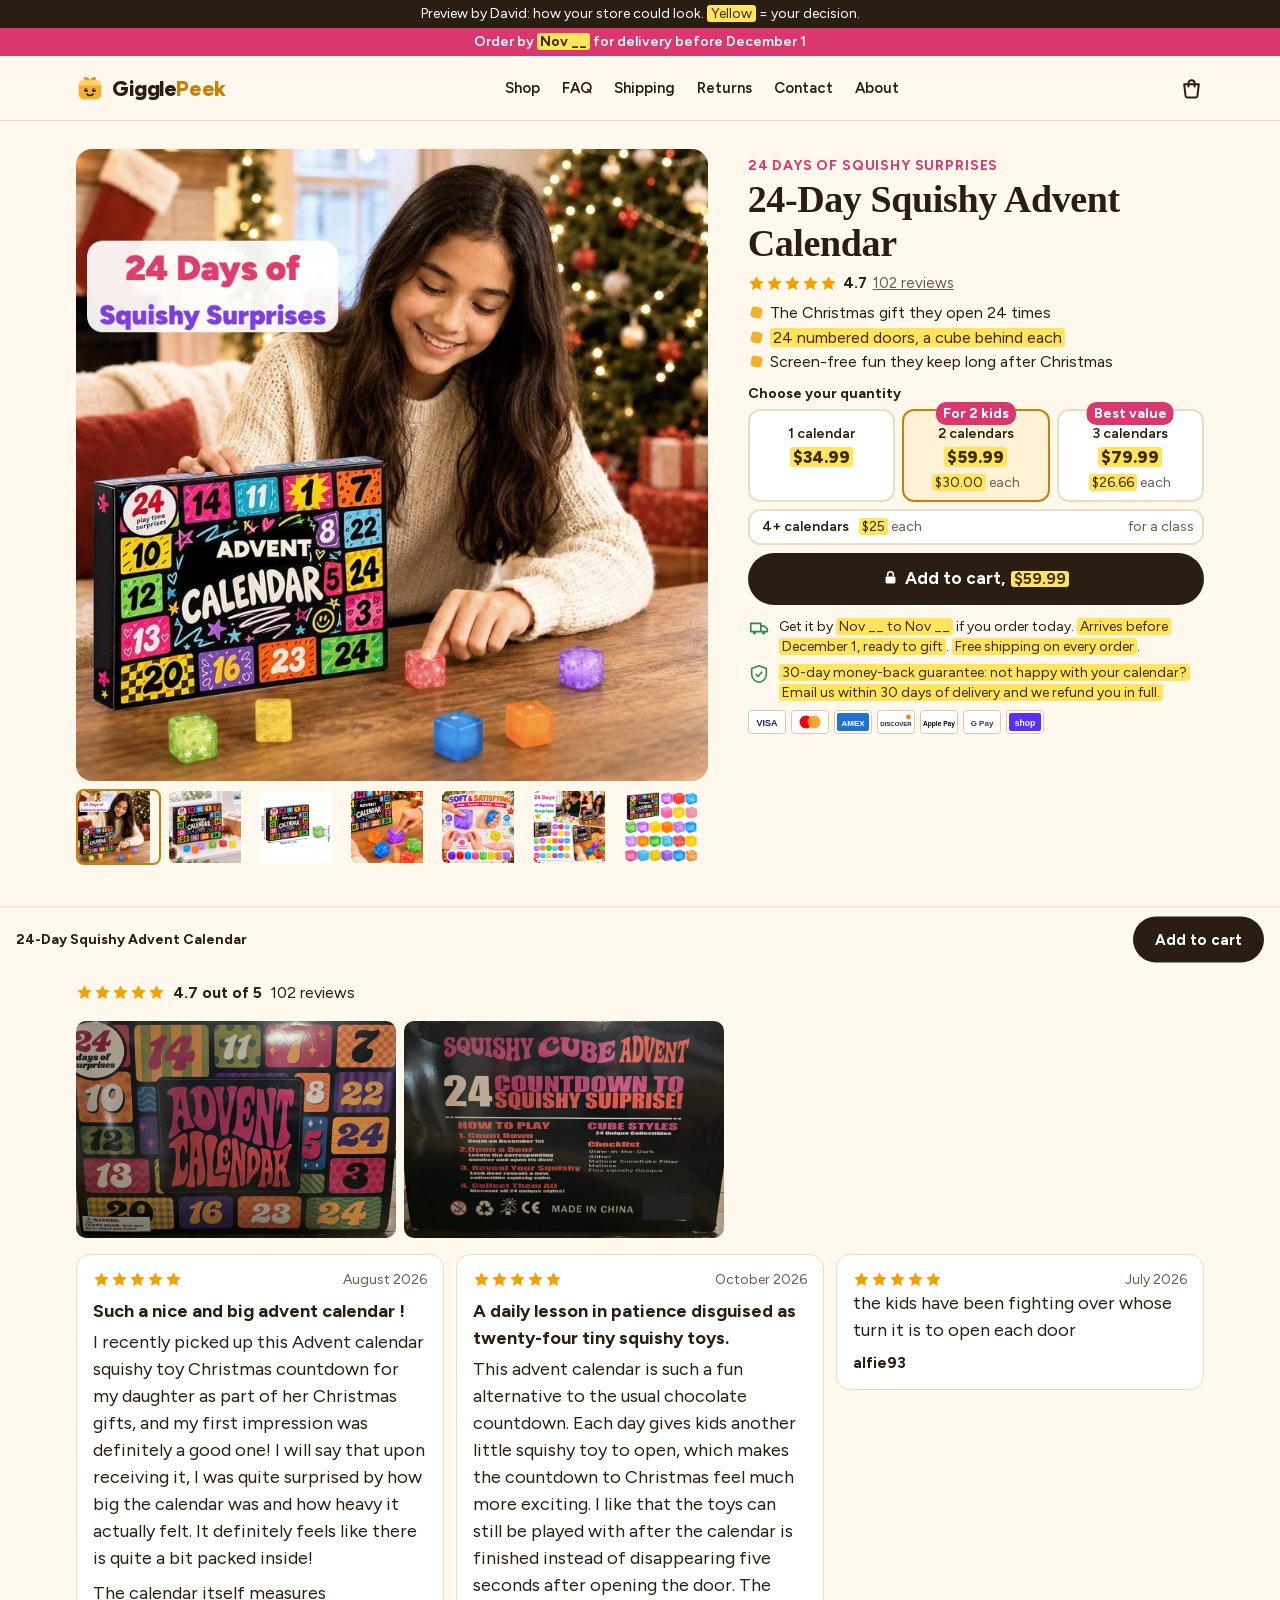
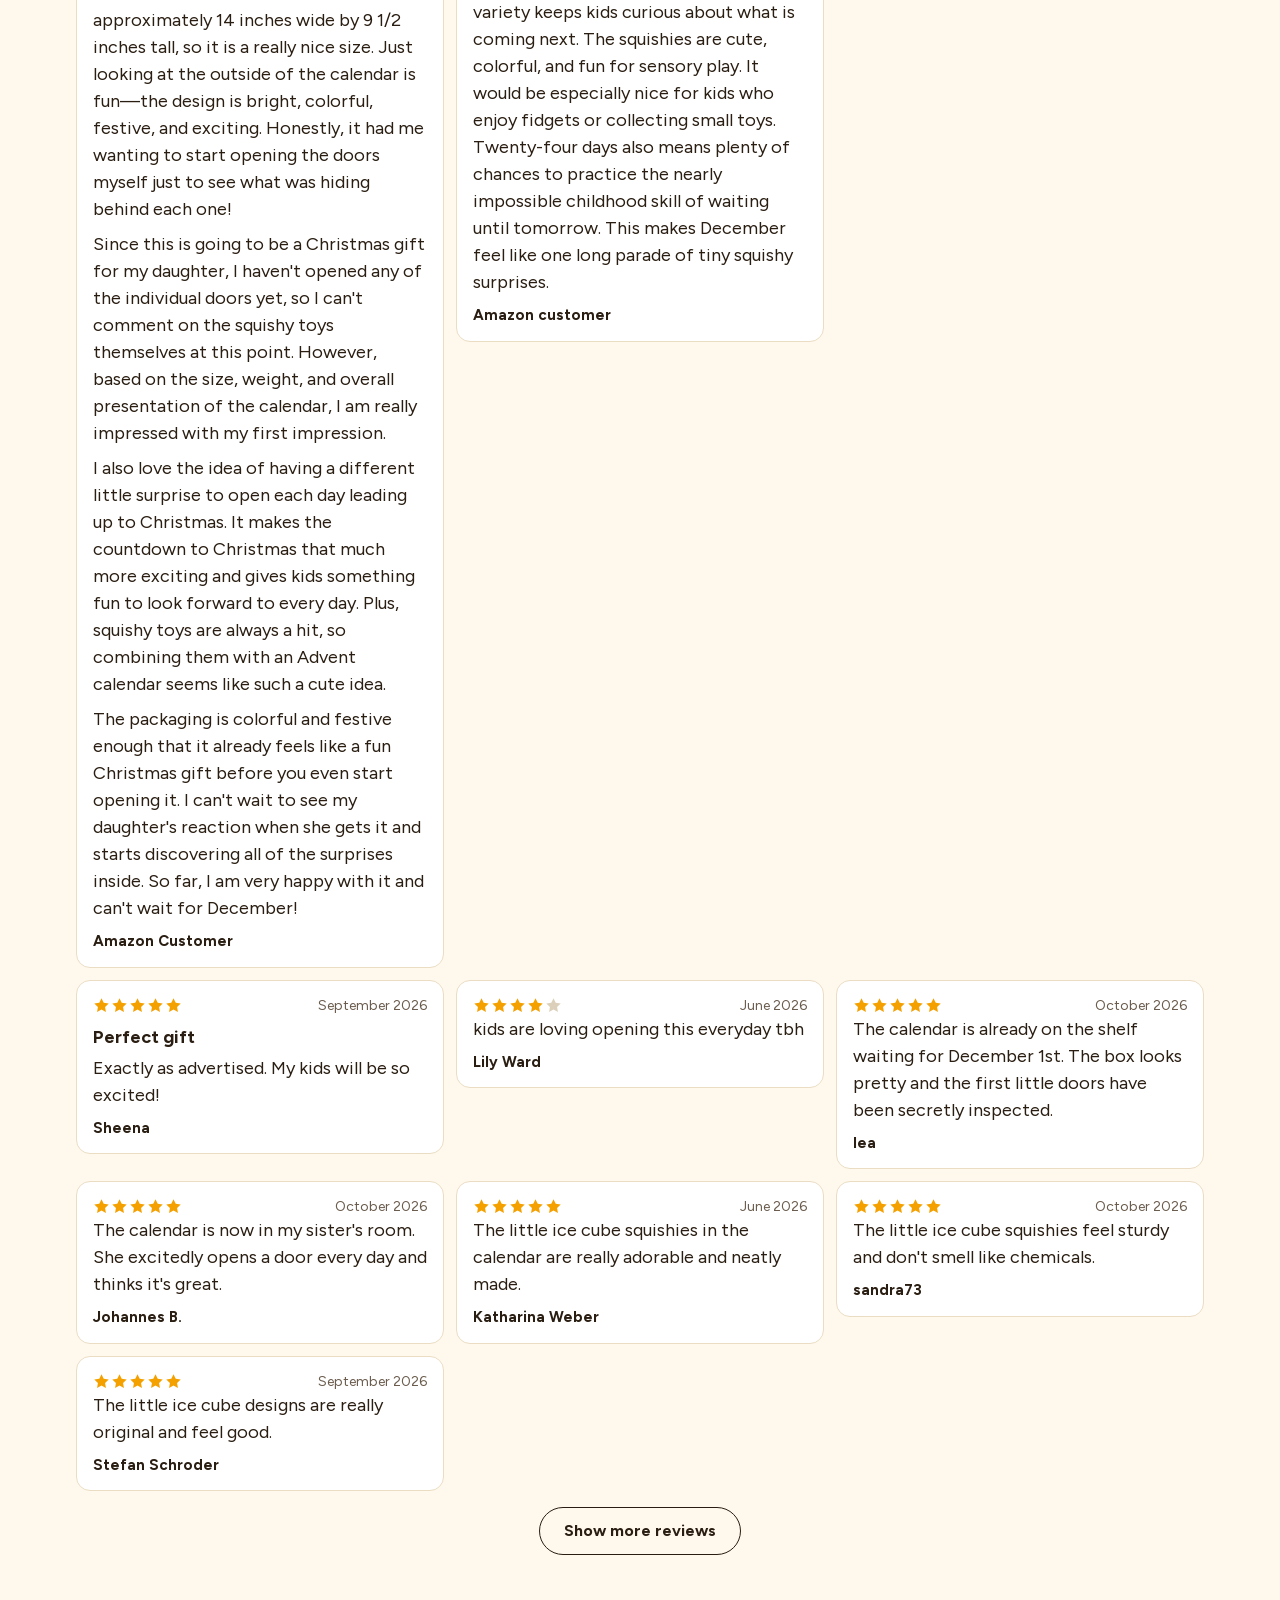
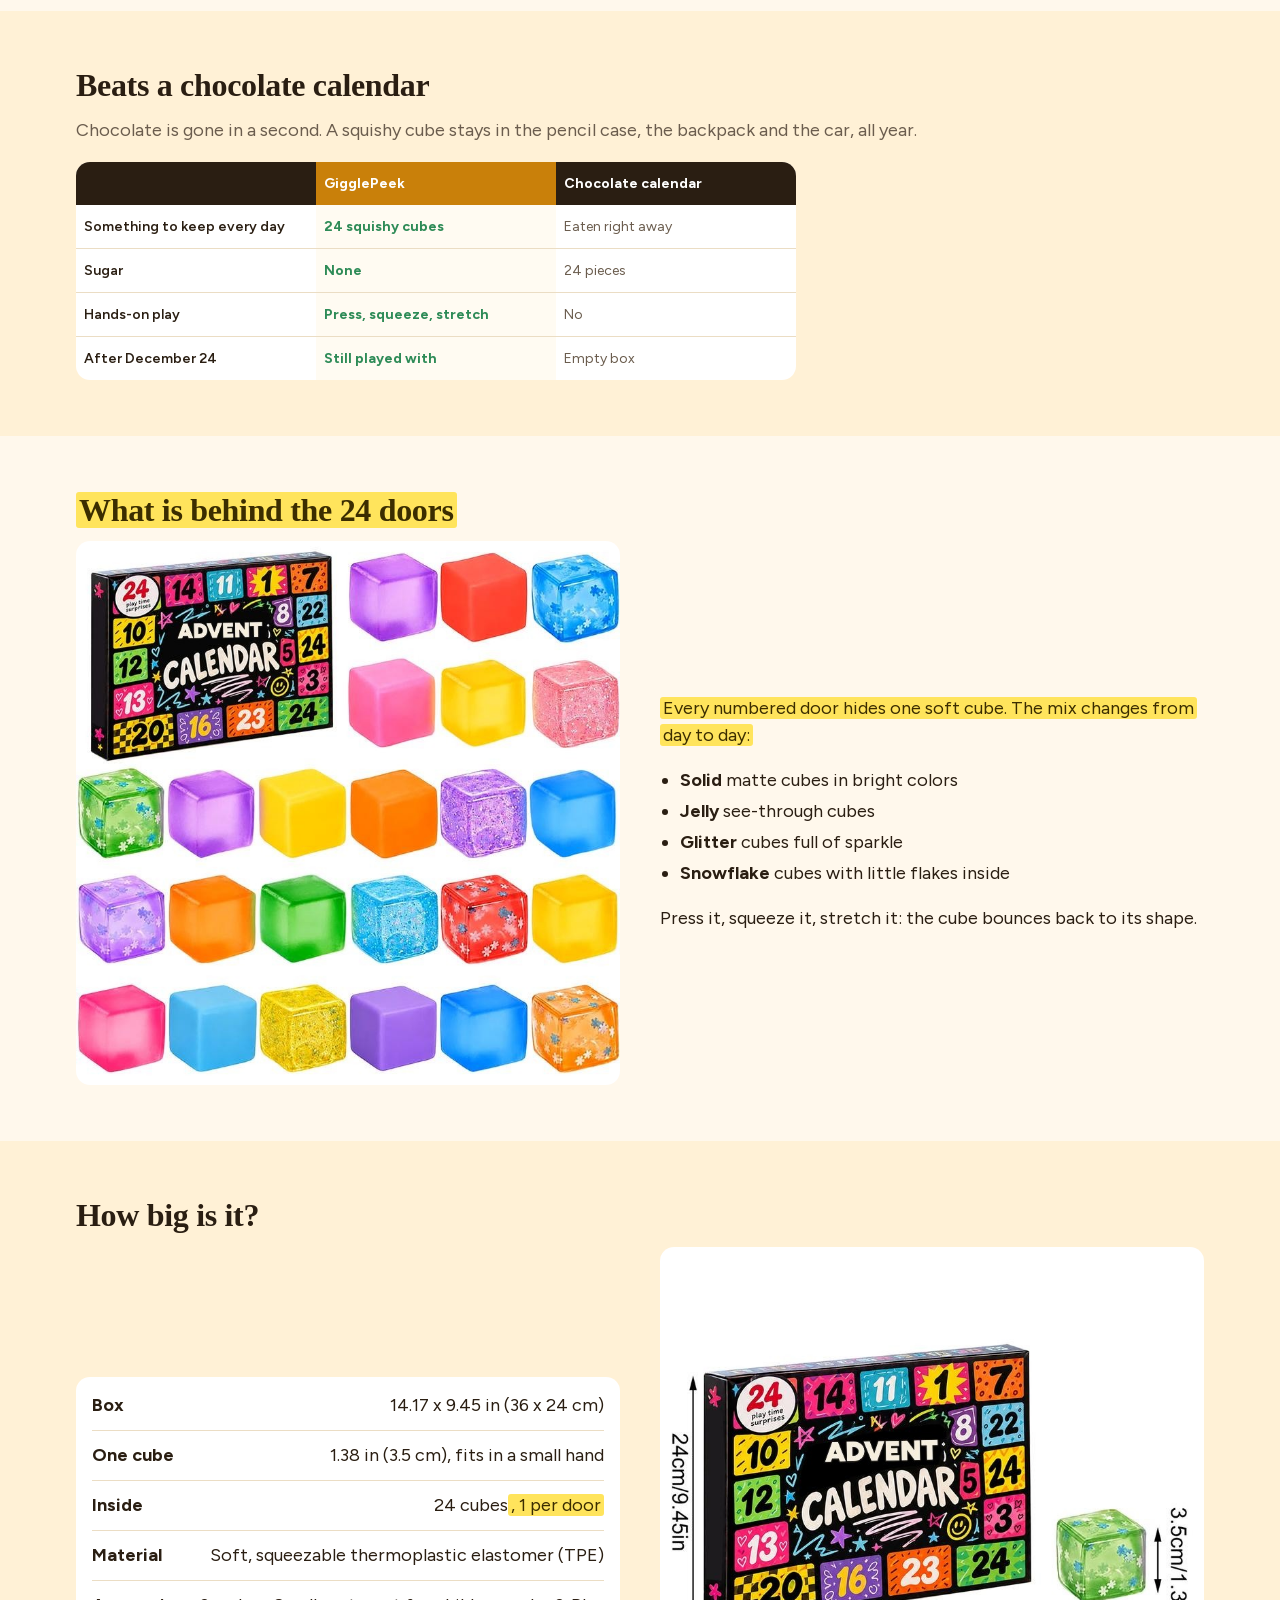
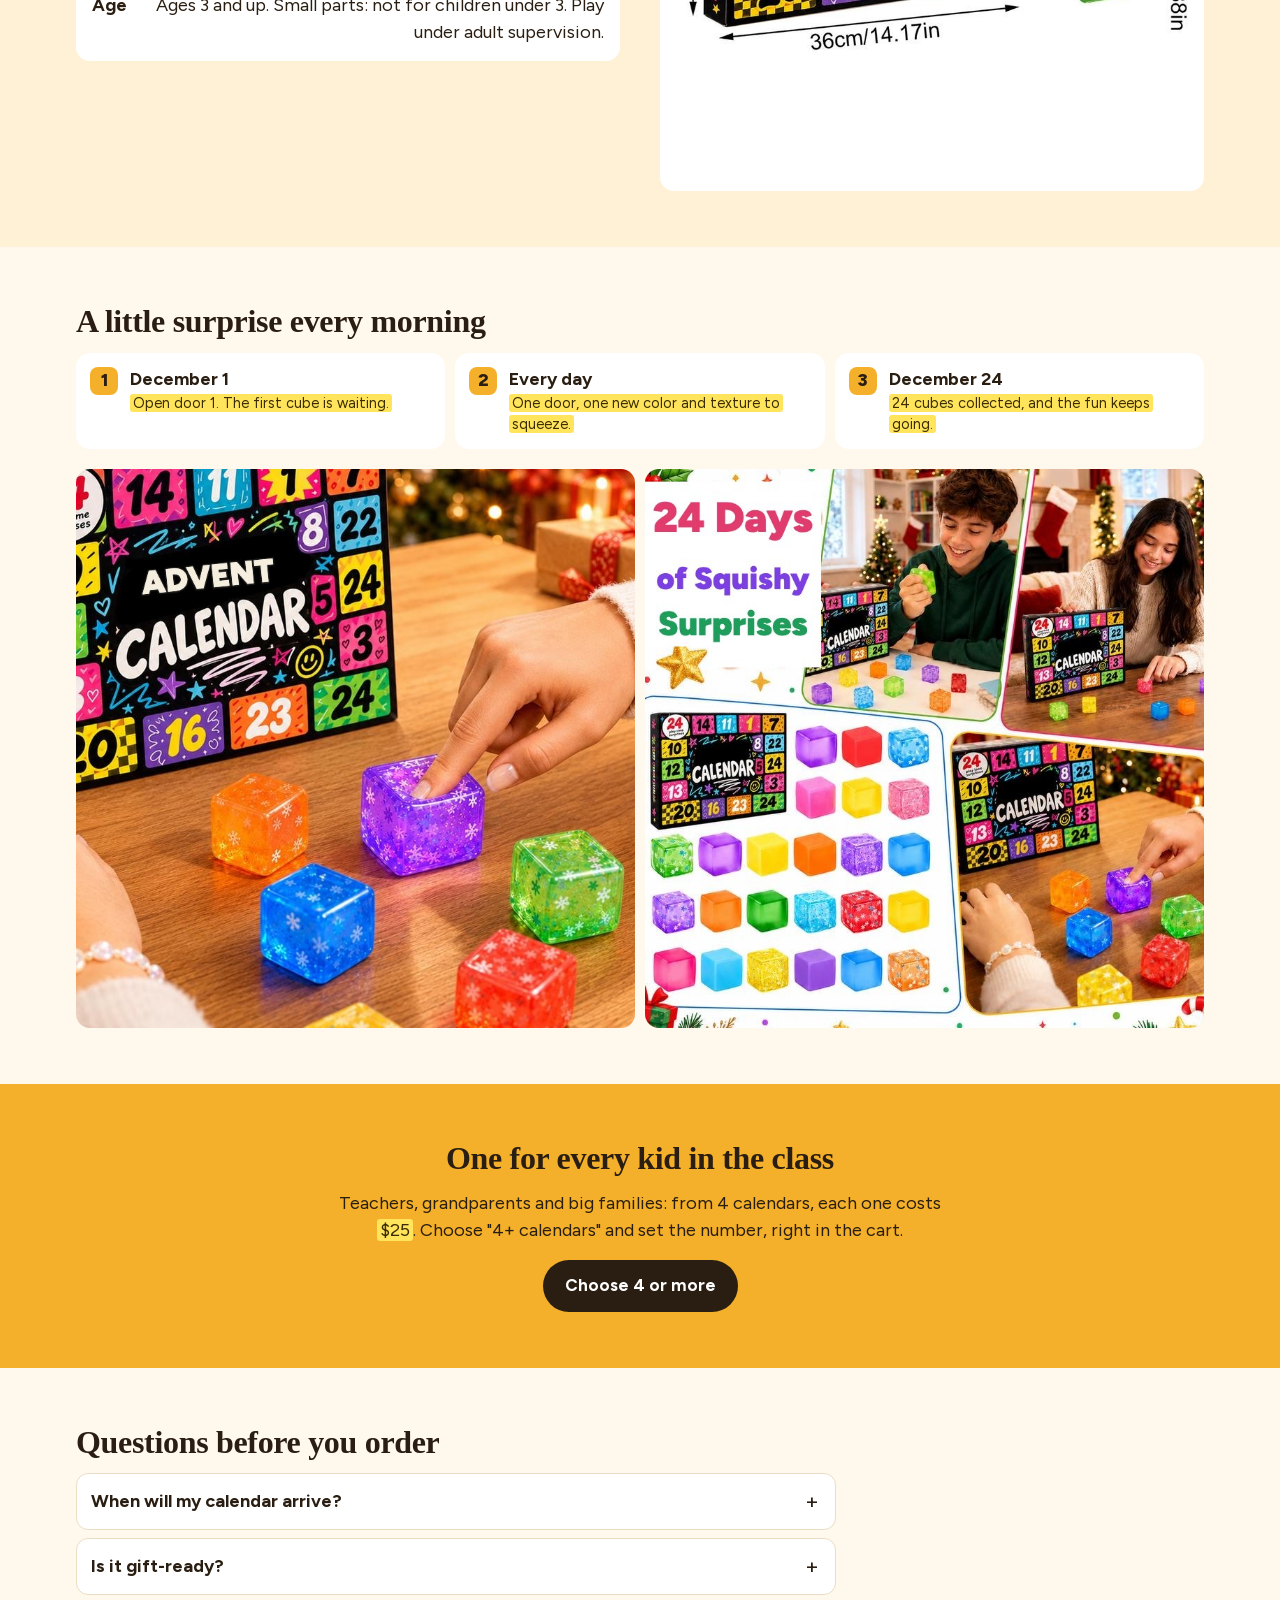
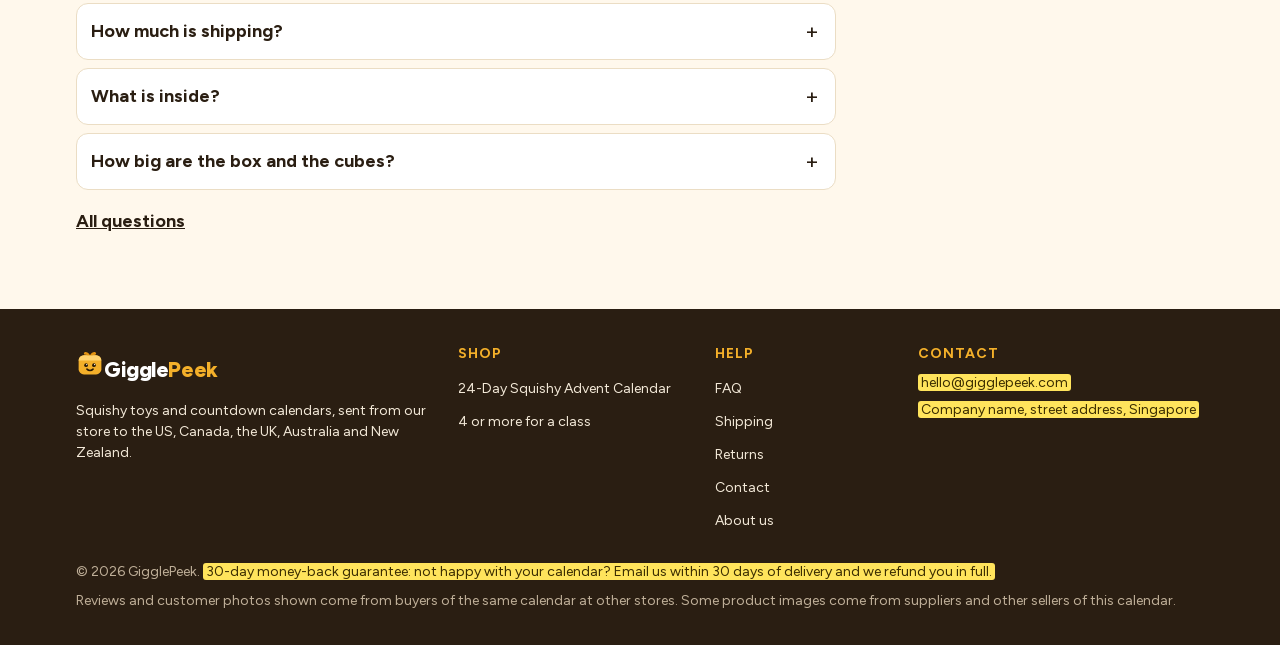
==== commit d80b8baa: "Bewertungen: 3 neue Amazon-Bewertungen und 2 Kundenfotos Co-Authored-By: Claude Opus 5.5 <noreply@an" ====
--- a/index.html
+++ b/index.html
@@ -25,7 +25,7 @@
 <div class="kasten">
 <p class="kasten__ueber">24 Days of Squishy Surprises</p>
 <h1>24-Day Squishy Advent Calendar</h1>
-<a class="sterne" href="#bewertungen"><span class="sterne__reihe" aria-hidden="true"><i class="an"><svg viewBox="0 0 20 20" aria-hidden="true"><path d="M10 1.5l2.6 5.4 5.9.8-4.3 4.1 1 5.8L10 14.8l-5.2 2.8 1-5.8L1.5 7.7l5.9-.8z"/></svg></i><i class="an"><svg viewBox="0 0 20 20" aria-hidden="true"><path d="M10 1.5l2.6 5.4 5.9.8-4.3 4.1 1 5.8L10 14.8l-5.2 2.8 1-5.8L1.5 7.7l5.9-.8z"/></svg></i><i class="an"><svg viewBox="0 0 20 20" aria-hidden="true"><path d="M10 1.5l2.6 5.4 5.9.8-4.3 4.1 1 5.8L10 14.8l-5.2 2.8 1-5.8L1.5 7.7l5.9-.8z"/></svg></i><i class="an"><svg viewBox="0 0 20 20" aria-hidden="true"><path d="M10 1.5l2.6 5.4 5.9.8-4.3 4.1 1 5.8L10 14.8l-5.2 2.8 1-5.8L1.5 7.7l5.9-.8z"/></svg></i><i class="an"><svg viewBox="0 0 20 20" aria-hidden="true"><path d="M10 1.5l2.6 5.4 5.9.8-4.3 4.1 1 5.8L10 14.8l-5.2 2.8 1-5.8L1.5 7.7l5.9-.8z"/></svg></i></span><b>4.7</b> <span>99 reviews</span></a>
+<a class="sterne" href="#bewertungen"><span class="sterne__reihe" aria-hidden="true"><i class="an"><svg viewBox="0 0 20 20" aria-hidden="true"><path d="M10 1.5l2.6 5.4 5.9.8-4.3 4.1 1 5.8L10 14.8l-5.2 2.8 1-5.8L1.5 7.7l5.9-.8z"/></svg></i><i class="an"><svg viewBox="0 0 20 20" aria-hidden="true"><path d="M10 1.5l2.6 5.4 5.9.8-4.3 4.1 1 5.8L10 14.8l-5.2 2.8 1-5.8L1.5 7.7l5.9-.8z"/></svg></i><i class="an"><svg viewBox="0 0 20 20" aria-hidden="true"><path d="M10 1.5l2.6 5.4 5.9.8-4.3 4.1 1 5.8L10 14.8l-5.2 2.8 1-5.8L1.5 7.7l5.9-.8z"/></svg></i><i class="an"><svg viewBox="0 0 20 20" aria-hidden="true"><path d="M10 1.5l2.6 5.4 5.9.8-4.3 4.1 1 5.8L10 14.8l-5.2 2.8 1-5.8L1.5 7.7l5.9-.8z"/></svg></i><i class="an"><svg viewBox="0 0 20 20" aria-hidden="true"><path d="M10 1.5l2.6 5.4 5.9.8-4.3 4.1 1 5.8L10 14.8l-5.2 2.8 1-5.8L1.5 7.7l5.9-.8z"/></svg></i></span><b>4.7</b> <span>102 reviews</span></a>
 <ul class="nutzen">
 <li>The Christmas gift they open 24 times</li>
 <li><mark class="offen">24 numbered doors, a cube behind each</mark></li>
@@ -47,8 +47,10 @@
 </section>
 <section class="block" id="bewertungen">
 <h2>What parents say</h2>
-<p class="bewertungen__zahl"><span class="sterne__reihe" aria-hidden="true"><i class="an"><svg viewBox="0 0 20 20" aria-hidden="true"><path d="M10 1.5l2.6 5.4 5.9.8-4.3 4.1 1 5.8L10 14.8l-5.2 2.8 1-5.8L1.5 7.7l5.9-.8z"/></svg></i><i class="an"><svg viewBox="0 0 20 20" aria-hidden="true"><path d="M10 1.5l2.6 5.4 5.9.8-4.3 4.1 1 5.8L10 14.8l-5.2 2.8 1-5.8L1.5 7.7l5.9-.8z"/></svg></i><i class="an"><svg viewBox="0 0 20 20" aria-hidden="true"><path d="M10 1.5l2.6 5.4 5.9.8-4.3 4.1 1 5.8L10 14.8l-5.2 2.8 1-5.8L1.5 7.7l5.9-.8z"/></svg></i><i class="an"><svg viewBox="0 0 20 20" aria-hidden="true"><path d="M10 1.5l2.6 5.4 5.9.8-4.3 4.1 1 5.8L10 14.8l-5.2 2.8 1-5.8L1.5 7.7l5.9-.8z"/></svg></i><i class="an"><svg viewBox="0 0 20 20" aria-hidden="true"><path d="M10 1.5l2.6 5.4 5.9.8-4.3 4.1 1 5.8L10 14.8l-5.2 2.8 1-5.8L1.5 7.7l5.9-.8z"/></svg></i></span><b>4.7 out of 5</b><span>99 reviews</span></p>
-<div class="bewertungen" id="bewertungsliste"><article class="bewertung"><div class="bewertung__kopf"><span class="sterne__reihe" aria-hidden="true"><i class="an"><svg viewBox="0 0 20 20" aria-hidden="true"><path d="M10 1.5l2.6 5.4 5.9.8-4.3 4.1 1 5.8L10 14.8l-5.2 2.8 1-5.8L1.5 7.7l5.9-.8z"/></svg></i><i class="an"><svg viewBox="0 0 20 20" aria-hidden="true"><path d="M10 1.5l2.6 5.4 5.9.8-4.3 4.1 1 5.8L10 14.8l-5.2 2.8 1-5.8L1.5 7.7l5.9-.8z"/></svg></i><i class="an"><svg viewBox="0 0 20 20" aria-hidden="true"><path d="M10 1.5l2.6 5.4 5.9.8-4.3 4.1 1 5.8L10 14.8l-5.2 2.8 1-5.8L1.5 7.7l5.9-.8z"/></svg></i><i class="an"><svg viewBox="0 0 20 20" aria-hidden="true"><path d="M10 1.5l2.6 5.4 5.9.8-4.3 4.1 1 5.8L10 14.8l-5.2 2.8 1-5.8L1.5 7.7l5.9-.8z"/></svg></i><i class="an"><svg viewBox="0 0 20 20" aria-hidden="true"><path d="M10 1.5l2.6 5.4 5.9.8-4.3 4.1 1 5.8L10 14.8l-5.2 2.8 1-5.8L1.5 7.7l5.9-.8z"/></svg></i></span><span class="bewertung__monat">July 2026</span></div>
+<p class="bewertungen__zahl"><span class="sterne__reihe" aria-hidden="true"><i class="an"><svg viewBox="0 0 20 20" aria-hidden="true"><path d="M10 1.5l2.6 5.4 5.9.8-4.3 4.1 1 5.8L10 14.8l-5.2 2.8 1-5.8L1.5 7.7l5.9-.8z"/></svg></i><i class="an"><svg viewBox="0 0 20 20" aria-hidden="true"><path d="M10 1.5l2.6 5.4 5.9.8-4.3 4.1 1 5.8L10 14.8l-5.2 2.8 1-5.8L1.5 7.7l5.9-.8z"/></svg></i><i class="an"><svg viewBox="0 0 20 20" aria-hidden="true"><path d="M10 1.5l2.6 5.4 5.9.8-4.3 4.1 1 5.8L10 14.8l-5.2 2.8 1-5.8L1.5 7.7l5.9-.8z"/></svg></i><i class="an"><svg viewBox="0 0 20 20" aria-hidden="true"><path d="M10 1.5l2.6 5.4 5.9.8-4.3 4.1 1 5.8L10 14.8l-5.2 2.8 1-5.8L1.5 7.7l5.9-.8z"/></svg></i><i class="an"><svg viewBox="0 0 20 20" aria-hidden="true"><path d="M10 1.5l2.6 5.4 5.9.8-4.3 4.1 1 5.8L10 14.8l-5.2 2.8 1-5.8L1.5 7.7l5.9-.8z"/></svg></i></span><b>4.7 out of 5</b><span>102 reviews</span></p>
+<div class="kundenfotos" aria-label="Customer photos"><a href="img/kunden/715nzmJnz3L.jpg" target="_blank" rel="noopener"><img src="img/kunden/715nzmJnz3L.jpg" alt="Customer photo of the calendar box" loading="lazy" width="230" height="160"></a><a href="img/kunden/71qnZCAk-4L.jpg" target="_blank" rel="noopener"><img src="img/kunden/71qnZCAk-4L.jpg" alt="Customer photo of the calendar box" loading="lazy" width="230" height="160"></a></div><div class="bewertungen" id="bewertungsliste"><article class="bewertung"><div class="bewertung__kopf"><span class="sterne__reihe" aria-hidden="true"><i class="an"><svg viewBox="0 0 20 20" aria-hidden="true"><path d="M10 1.5l2.6 5.4 5.9.8-4.3 4.1 1 5.8L10 14.8l-5.2 2.8 1-5.8L1.5 7.7l5.9-.8z"/></svg></i><i class="an"><svg viewBox="0 0 20 20" aria-hidden="true"><path d="M10 1.5l2.6 5.4 5.9.8-4.3 4.1 1 5.8L10 14.8l-5.2 2.8 1-5.8L1.5 7.7l5.9-.8z"/></svg></i><i class="an"><svg viewBox="0 0 20 20" aria-hidden="true"><path d="M10 1.5l2.6 5.4 5.9.8-4.3 4.1 1 5.8L10 14.8l-5.2 2.8 1-5.8L1.5 7.7l5.9-.8z"/></svg></i><i class="an"><svg viewBox="0 0 20 20" aria-hidden="true"><path d="M10 1.5l2.6 5.4 5.9.8-4.3 4.1 1 5.8L10 14.8l-5.2 2.8 1-5.8L1.5 7.7l5.9-.8z"/></svg></i><i class="an"><svg viewBox="0 0 20 20" aria-hidden="true"><path d="M10 1.5l2.6 5.4 5.9.8-4.3 4.1 1 5.8L10 14.8l-5.2 2.8 1-5.8L1.5 7.7l5.9-.8z"/></svg></i></span><span class="bewertung__monat">August 2026</span></div>
+<h3>Such a nice and big advent calendar !</h3><p>I recently picked up this Advent calendar squishy toy Christmas countdown for my daughter as part of her Christmas gifts, and my first impression was definitely a good one! I will say that upon receiving it, I was quite surprised by how big the calendar was and how heavy it actually felt. It definitely feels like there is quite a bit packed inside!</p><p>The calendar itself measures approximately 14 inches wide by 9 1/2 inches tall, so it is a really nice size. Just looking at the outside of the calendar is fun—the design is bright, colorful, festive, and exciting. Honestly, it had me wanting to start opening the doors myself just to see what was hiding behind each one!</p><p>Since this is going to be a Christmas gift for my daughter, I haven&#x27;t opened any of the individual doors yet, so I can&#x27;t comment on the squishy toys themselves at this point. However, based on the size, weight, and overall presentation of the calendar, I am really impressed with my first impression.</p><p>I also love the idea of having a different little surprise to open each day leading up to Christmas. It makes the countdown to Christmas that much more exciting and gives kids something fun to look forward to every day. Plus, squishy toys are always a hit, so combining them with an Advent calendar seems like such a cute idea.</p><p>The packaging is colorful and festive enough that it already feels like a fun Christmas gift before you even start opening it. I can&#x27;t wait to see my daughter&#x27;s reaction when she gets it and starts discovering all of the surprises inside. So far, I am very happy with it and can&#x27;t wait for December!</p><p class="bewertung__name">Amazon Customer</p></article><article class="bewertung"><div class="bewertung__kopf"><span class="sterne__reihe" aria-hidden="true"><i class="an"><svg viewBox="0 0 20 20" aria-hidden="true"><path d="M10 1.5l2.6 5.4 5.9.8-4.3 4.1 1 5.8L10 14.8l-5.2 2.8 1-5.8L1.5 7.7l5.9-.8z"/></svg></i><i class="an"><svg viewBox="0 0 20 20" aria-hidden="true"><path d="M10 1.5l2.6 5.4 5.9.8-4.3 4.1 1 5.8L10 14.8l-5.2 2.8 1-5.8L1.5 7.7l5.9-.8z"/></svg></i><i class="an"><svg viewBox="0 0 20 20" aria-hidden="true"><path d="M10 1.5l2.6 5.4 5.9.8-4.3 4.1 1 5.8L10 14.8l-5.2 2.8 1-5.8L1.5 7.7l5.9-.8z"/></svg></i><i class="an"><svg viewBox="0 0 20 20" aria-hidden="true"><path d="M10 1.5l2.6 5.4 5.9.8-4.3 4.1 1 5.8L10 14.8l-5.2 2.8 1-5.8L1.5 7.7l5.9-.8z"/></svg></i><i class="an"><svg viewBox="0 0 20 20" aria-hidden="true"><path d="M10 1.5l2.6 5.4 5.9.8-4.3 4.1 1 5.8L10 14.8l-5.2 2.8 1-5.8L1.5 7.7l5.9-.8z"/></svg></i></span><span class="bewertung__monat">October 2026</span></div>
+<h3>A daily lesson in patience disguised as twenty-four tiny squishy toys.</h3><p>This advent calendar is such a fun alternative to the usual chocolate countdown. Each day gives kids another little squishy toy to open, which makes the countdown to Christmas feel much more exciting. I like that the toys can still be played with after the calendar is finished instead of disappearing five seconds after opening the door. The variety keeps kids curious about what is coming next. The squishies are cute, colorful, and fun for sensory play. It would be especially nice for kids who enjoy fidgets or collecting small toys. Twenty-four days also means plenty of chances to practice the nearly impossible childhood skill of waiting until tomorrow. This makes December feel like one long parade of tiny squishy surprises.</p><p class="bewertung__name">Amazon customer</p></article><article class="bewertung"><div class="bewertung__kopf"><span class="sterne__reihe" aria-hidden="true"><i class="an"><svg viewBox="0 0 20 20" aria-hidden="true"><path d="M10 1.5l2.6 5.4 5.9.8-4.3 4.1 1 5.8L10 14.8l-5.2 2.8 1-5.8L1.5 7.7l5.9-.8z"/></svg></i><i class="an"><svg viewBox="0 0 20 20" aria-hidden="true"><path d="M10 1.5l2.6 5.4 5.9.8-4.3 4.1 1 5.8L10 14.8l-5.2 2.8 1-5.8L1.5 7.7l5.9-.8z"/></svg></i><i class="an"><svg viewBox="0 0 20 20" aria-hidden="true"><path d="M10 1.5l2.6 5.4 5.9.8-4.3 4.1 1 5.8L10 14.8l-5.2 2.8 1-5.8L1.5 7.7l5.9-.8z"/></svg></i><i class="an"><svg viewBox="0 0 20 20" aria-hidden="true"><path d="M10 1.5l2.6 5.4 5.9.8-4.3 4.1 1 5.8L10 14.8l-5.2 2.8 1-5.8L1.5 7.7l5.9-.8z"/></svg></i><i class="an"><svg viewBox="0 0 20 20" aria-hidden="true"><path d="M10 1.5l2.6 5.4 5.9.8-4.3 4.1 1 5.8L10 14.8l-5.2 2.8 1-5.8L1.5 7.7l5.9-.8z"/></svg></i></span><span class="bewertung__monat">July 2026</span></div>
 <p>the kids have been fighting over whose turn it is to open each door</p><p class="bewertung__name">alfie93</p></article><article class="bewertung"><div class="bewertung__kopf"><span class="sterne__reihe" aria-hidden="true"><i class="an"><svg viewBox="0 0 20 20" aria-hidden="true"><path d="M10 1.5l2.6 5.4 5.9.8-4.3 4.1 1 5.8L10 14.8l-5.2 2.8 1-5.8L1.5 7.7l5.9-.8z"/></svg></i><i class="an"><svg viewBox="0 0 20 20" aria-hidden="true"><path d="M10 1.5l2.6 5.4 5.9.8-4.3 4.1 1 5.8L10 14.8l-5.2 2.8 1-5.8L1.5 7.7l5.9-.8z"/></svg></i><i class="an"><svg viewBox="0 0 20 20" aria-hidden="true"><path d="M10 1.5l2.6 5.4 5.9.8-4.3 4.1 1 5.8L10 14.8l-5.2 2.8 1-5.8L1.5 7.7l5.9-.8z"/></svg></i><i class="an"><svg viewBox="0 0 20 20" aria-hidden="true"><path d="M10 1.5l2.6 5.4 5.9.8-4.3 4.1 1 5.8L10 14.8l-5.2 2.8 1-5.8L1.5 7.7l5.9-.8z"/></svg></i><i class="an"><svg viewBox="0 0 20 20" aria-hidden="true"><path d="M10 1.5l2.6 5.4 5.9.8-4.3 4.1 1 5.8L10 14.8l-5.2 2.8 1-5.8L1.5 7.7l5.9-.8z"/></svg></i></span><span class="bewertung__monat">September 2026</span></div>
 <h3>Perfect gift</h3><p>Exactly as advertised. My kids will be so excited!</p><p class="bewertung__name">Sheena</p></article><article class="bewertung"><div class="bewertung__kopf"><span class="sterne__reihe" aria-hidden="true"><i class="an"><svg viewBox="0 0 20 20" aria-hidden="true"><path d="M10 1.5l2.6 5.4 5.9.8-4.3 4.1 1 5.8L10 14.8l-5.2 2.8 1-5.8L1.5 7.7l5.9-.8z"/></svg></i><i class="an"><svg viewBox="0 0 20 20" aria-hidden="true"><path d="M10 1.5l2.6 5.4 5.9.8-4.3 4.1 1 5.8L10 14.8l-5.2 2.8 1-5.8L1.5 7.7l5.9-.8z"/></svg></i><i class="an"><svg viewBox="0 0 20 20" aria-hidden="true"><path d="M10 1.5l2.6 5.4 5.9.8-4.3 4.1 1 5.8L10 14.8l-5.2 2.8 1-5.8L1.5 7.7l5.9-.8z"/></svg></i><i class="an"><svg viewBox="0 0 20 20" aria-hidden="true"><path d="M10 1.5l2.6 5.4 5.9.8-4.3 4.1 1 5.8L10 14.8l-5.2 2.8 1-5.8L1.5 7.7l5.9-.8z"/></svg></i><i class="aus"><svg viewBox="0 0 20 20" aria-hidden="true"><path d="M10 1.5l2.6 5.4 5.9.8-4.3 4.1 1 5.8L10 14.8l-5.2 2.8 1-5.8L1.5 7.7l5.9-.8z"/></svg></i></span><span class="bewertung__monat">June 2026</span></div>
 <p>kids are loving opening this everyday tbh</p><p class="bewertung__name">Lily Ward</p></article><article class="bewertung"><div class="bewertung__kopf"><span class="sterne__reihe" aria-hidden="true"><i class="an"><svg viewBox="0 0 20 20" aria-hidden="true"><path d="M10 1.5l2.6 5.4 5.9.8-4.3 4.1 1 5.8L10 14.8l-5.2 2.8 1-5.8L1.5 7.7l5.9-.8z"/></svg></i><i class="an"><svg viewBox="0 0 20 20" aria-hidden="true"><path d="M10 1.5l2.6 5.4 5.9.8-4.3 4.1 1 5.8L10 14.8l-5.2 2.8 1-5.8L1.5 7.7l5.9-.8z"/></svg></i><i class="an"><svg viewBox="0 0 20 20" aria-hidden="true"><path d="M10 1.5l2.6 5.4 5.9.8-4.3 4.1 1 5.8L10 14.8l-5.2 2.8 1-5.8L1.5 7.7l5.9-.8z"/></svg></i><i class="an"><svg viewBox="0 0 20 20" aria-hidden="true"><path d="M10 1.5l2.6 5.4 5.9.8-4.3 4.1 1 5.8L10 14.8l-5.2 2.8 1-5.8L1.5 7.7l5.9-.8z"/></svg></i><i class="an"><svg viewBox="0 0 20 20" aria-hidden="true"><path d="M10 1.5l2.6 5.4 5.9.8-4.3 4.1 1 5.8L10 14.8l-5.2 2.8 1-5.8L1.5 7.7l5.9-.8z"/></svg></i></span><span class="bewertung__monat">October 2026</span></div>
@@ -56,9 +58,8 @@
 <p>The calendar is now in my sister&#x27;s room. She excitedly opens a door every day and thinks it&#x27;s great.</p><p class="bewertung__name">Johannes B.</p></article><article class="bewertung"><div class="bewertung__kopf"><span class="sterne__reihe" aria-hidden="true"><i class="an"><svg viewBox="0 0 20 20" aria-hidden="true"><path d="M10 1.5l2.6 5.4 5.9.8-4.3 4.1 1 5.8L10 14.8l-5.2 2.8 1-5.8L1.5 7.7l5.9-.8z"/></svg></i><i class="an"><svg viewBox="0 0 20 20" aria-hidden="true"><path d="M10 1.5l2.6 5.4 5.9.8-4.3 4.1 1 5.8L10 14.8l-5.2 2.8 1-5.8L1.5 7.7l5.9-.8z"/></svg></i><i class="an"><svg viewBox="0 0 20 20" aria-hidden="true"><path d="M10 1.5l2.6 5.4 5.9.8-4.3 4.1 1 5.8L10 14.8l-5.2 2.8 1-5.8L1.5 7.7l5.9-.8z"/></svg></i><i class="an"><svg viewBox="0 0 20 20" aria-hidden="true"><path d="M10 1.5l2.6 5.4 5.9.8-4.3 4.1 1 5.8L10 14.8l-5.2 2.8 1-5.8L1.5 7.7l5.9-.8z"/></svg></i><i class="an"><svg viewBox="0 0 20 20" aria-hidden="true"><path d="M10 1.5l2.6 5.4 5.9.8-4.3 4.1 1 5.8L10 14.8l-5.2 2.8 1-5.8L1.5 7.7l5.9-.8z"/></svg></i></span><span class="bewertung__monat">June 2026</span></div>
 <p>The little ice cube squishies in the calendar are really adorable and neatly made.</p><p class="bewertung__name">Katharina Weber</p></article><article class="bewertung"><div class="bewertung__kopf"><span class="sterne__reihe" aria-hidden="true"><i class="an"><svg viewBox="0 0 20 20" aria-hidden="true"><path d="M10 1.5l2.6 5.4 5.9.8-4.3 4.1 1 5.8L10 14.8l-5.2 2.8 1-5.8L1.5 7.7l5.9-.8z"/></svg></i><i class="an"><svg viewBox="0 0 20 20" aria-hidden="true"><path d="M10 1.5l2.6 5.4 5.9.8-4.3 4.1 1 5.8L10 14.8l-5.2 2.8 1-5.8L1.5 7.7l5.9-.8z"/></svg></i><i class="an"><svg viewBox="0 0 20 20" aria-hidden="true"><path d="M10 1.5l2.6 5.4 5.9.8-4.3 4.1 1 5.8L10 14.8l-5.2 2.8 1-5.8L1.5 7.7l5.9-.8z"/></svg></i><i class="an"><svg viewBox="0 0 20 20" aria-hidden="true"><path d="M10 1.5l2.6 5.4 5.9.8-4.3 4.1 1 5.8L10 14.8l-5.2 2.8 1-5.8L1.5 7.7l5.9-.8z"/></svg></i><i class="an"><svg viewBox="0 0 20 20" aria-hidden="true"><path d="M10 1.5l2.6 5.4 5.9.8-4.3 4.1 1 5.8L10 14.8l-5.2 2.8 1-5.8L1.5 7.7l5.9-.8z"/></svg></i></span><span class="bewertung__monat">October 2026</span></div>
 <p>The little ice cube squishies feel sturdy and don&#x27;t smell like chemicals.</p><p class="bewertung__name">sandra73</p></article><article class="bewertung"><div class="bewertung__kopf"><span class="sterne__reihe" aria-hidden="true"><i class="an"><svg viewBox="0 0 20 20" aria-hidden="true"><path d="M10 1.5l2.6 5.4 5.9.8-4.3 4.1 1 5.8L10 14.8l-5.2 2.8 1-5.8L1.5 7.7l5.9-.8z"/></svg></i><i class="an"><svg viewBox="0 0 20 20" aria-hidden="true"><path d="M10 1.5l2.6 5.4 5.9.8-4.3 4.1 1 5.8L10 14.8l-5.2 2.8 1-5.8L1.5 7.7l5.9-.8z"/></svg></i><i class="an"><svg viewBox="0 0 20 20" aria-hidden="true"><path d="M10 1.5l2.6 5.4 5.9.8-4.3 4.1 1 5.8L10 14.8l-5.2 2.8 1-5.8L1.5 7.7l5.9-.8z"/></svg></i><i class="an"><svg viewBox="0 0 20 20" aria-hidden="true"><path d="M10 1.5l2.6 5.4 5.9.8-4.3 4.1 1 5.8L10 14.8l-5.2 2.8 1-5.8L1.5 7.7l5.9-.8z"/></svg></i><i class="an"><svg viewBox="0 0 20 20" aria-hidden="true"><path d="M10 1.5l2.6 5.4 5.9.8-4.3 4.1 1 5.8L10 14.8l-5.2 2.8 1-5.8L1.5 7.7l5.9-.8z"/></svg></i></span><span class="bewertung__monat">September 2026</span></div>
-<p>The little ice cube designs are really original and feel good.</p><p class="bewertung__name">Stefan Schroder</p></article><article class="bewertung"><div class="bewertung__kopf"><span class="sterne__reihe" aria-hidden="true"><i class="an"><svg viewBox="0 0 20 20" aria-hidden="true"><path d="M10 1.5l2.6 5.4 5.9.8-4.3 4.1 1 5.8L10 14.8l-5.2 2.8 1-5.8L1.5 7.7l5.9-.8z"/></svg></i><i class="an"><svg viewBox="0 0 20 20" aria-hidden="true"><path d="M10 1.5l2.6 5.4 5.9.8-4.3 4.1 1 5.8L10 14.8l-5.2 2.8 1-5.8L1.5 7.7l5.9-.8z"/></svg></i><i class="an"><svg viewBox="0 0 20 20" aria-hidden="true"><path d="M10 1.5l2.6 5.4 5.9.8-4.3 4.1 1 5.8L10 14.8l-5.2 2.8 1-5.8L1.5 7.7l5.9-.8z"/></svg></i><i class="an"><svg viewBox="0 0 20 20" aria-hidden="true"><path d="M10 1.5l2.6 5.4 5.9.8-4.3 4.1 1 5.8L10 14.8l-5.2 2.8 1-5.8L1.5 7.7l5.9-.8z"/></svg></i><i class="an"><svg viewBox="0 0 20 20" aria-hidden="true"><path d="M10 1.5l2.6 5.4 5.9.8-4.3 4.1 1 5.8L10 14.8l-5.2 2.8 1-5.8L1.5 7.7l5.9-.8z"/></svg></i></span><span class="bewertung__monat">October 2026</span></div>
-<p>the kids were super happy !! :)</p><p class="bewertung__name">markus91</p></article></div>
-<button type="button" class="mehr-knopf" id="mehrbewertungen" data-quelle="assets/bewertungen.json" data-gesamt="99">Show more reviews</button><script type="application/json" id="bewertungsdaten">[{"name":"alexandre","n":5,"titel":"super","text":"very satisfied","monat":"September 2026"},{"name":"raphael","n":5,"titel":"","text":"very pretty calendar","monat":"September 2026"},{"name":"Manon A.","n":5,"titel":"","text":"meets my expectations","monat":"May 2026"},{"name":"Ben","n":5,"titel":"","text":"top","monat":"October 2026"},{"name":"Jade","n":5,"titel":"","text":"I love it","monat":"May 2026"},{"name":"Angela Leo","n":5,"titel":"Yes and no","text":"Amazing but smell funny like chemicals","monat":"September 2026"},{"name":"Julien Rousseau","n":4,"titel":"","text":"packaging a bit flimsy but the contents are intact","monat":"April 2026"},{"name":"Jacob D.","n":5,"titel":"great idea","text":"such a fun change from the usual chocolate calendars","monat":"September 2026"},{"name":"oceane","n":5,"titel":"cool","text":"great gift idea","monat":"May 2026"},{"name":"Mike","n":5,"titel":"Amazing price!","text":"Great quality!!","monat":"September 2026"},{"name":"Jonas Haas","n":5,"titel":"","text":"super cute","monat":"September 2026"},{"name":"kevin69","n":5,"titel":"","text":"adorable","monat":"September 2026"},{"name":"Lea F.","n":4,"titel":"","text":"nice","monat":"August 2026"},{"name":"lea58","n":4,"titel":"","text":"a bit expensive for what it is but it's okay","monat":"April 2026"},{"name":"Agathe Lefevre","n":5,"titel":"","text":"perfect","monat":"July 2026"},{"name":"Paul Schneider","n":5,"titel":"","text":"really cute for the price","monat":"October 2026"},{"name":"Antoine R.","n":5,"titel":"","text":"flawless","monat":"September 2026"},{"name":"Laura","n":1,"titel":"Over priced","text":"Box came bashed up, there's no doors on them like the picture unfortunately, it's just a tray with them inside so not great with it being advertised as an advent calendar. Contents looks intact so ill remove them and package them individually","monat":"October 2026"},{"name":"Johanna R.","n":5,"titel":"","text":"already looking forward to December, looks good","monat":"July 2026"},{"name":"ines57","n":5,"titel":"","text":"received quickly, well packed","monat":"August 2026"},{"name":"Sarah Andre","n":5,"titel":"nice","text":"as described","monat":"August 2026"},{"name":"marie26","n":5,"titel":"","text":"very beautiful","monat":"October 2026"},{"name":"dennis93","n":4,"titel":"","text":"quite okay","monat":"October 2026"},{"name":"lisa","n":4,"titel":"","text":"quite good","monat":"September 2026"},{"name":"Rachael Driver","n":3,"titel":"Cubes look great delivery lacking","text":"Box unfortunately arrived mangled, corners bust in and back split open, contents intact at least","monat":"September 2026"},{"name":"Johannes K.","n":5,"titel":"","text":"A really unusual calendar that clearly stands out from the standard ones.","monat":"July 2026"},{"name":"Janick Meier","n":5,"titel":"","text":"great calendar","monat":"August 2026"},{"name":"Ben W.","n":5,"titel":"","text":"here faster than expected","monat":"October 2026"},{"name":"bjorn98","n":5,"titel":"","text":"really great","monat":"September 2026"},{"name":"mael92","n":5,"titel":"","text":"spotless","monat":"May 2026"},{"name":"Jonas B.","n":5,"titel":"","text":"cute","monat":"August 2026"},{"name":"Felix Schroder","n":3,"titel":"","text":"box was slightly dented but contents okay","monat":"June 2026"},{"name":"Clement Moreau","n":4,"titel":"","text":"decent quality even though the box is a tiny bit damaged on the corner","monat":"August 2026"},{"name":"Arthur A.","n":5,"titel":"","text":"super cute","monat":"August 2026"},{"name":"kevin24","n":5,"titel":"","text":"I am satisfied with my purchase","monat":"July 2026"},{"name":"Romain Legrand","n":5,"titel":"","text":"very good","monat":"May 2026"},{"name":"Ambre","n":4,"titel":"original","text":"nice for passing the time before Christmas, even though delivery took one day longer","monat":"September 2026"},{"name":"paul12","n":5,"titel":"","text":"super","monat":"October 2026"},{"name":"Thomas","n":3,"titel":"","text":"it's quite nice, but some pieces are a bit sticky","monat":"October 2026"},{"name":"sandra40","n":5,"titel":"","text":"really cool pieces in it so far","monat":"October 2026"},{"name":"sebastian31","n":4,"titel":"","text":"it's alright","monat":"October 2026"},{"name":"Audrey","n":5,"titel":"","text":"nice change from the classic calendars","monat":"September 2026"},{"name":"felix35","n":4,"titel":"","text":"quite ok","monat":"October 2026"},{"name":"Lucas L.","n":5,"titel":"","text":"very nice surprise","monat":"June 2026"},{"name":"gabin19","n":5,"titel":"","text":"super","monat":"May 2026"},{"name":"markus","n":3,"titel":"","text":"one little door was unfortunately a bit sticky but otherwise ok","monat":"October 2026"},{"name":"Laura","n":5,"titel":"","text":"satisfied","monat":"September 2026"},{"name":"paul22","n":4,"titel":"average","text":"a bit smaller than I thought","monat":"June 2026"},{"name":"Chloe Lefebvre","n":5,"titel":"","text":"superb","monat":"July 2026"},{"name":"David W.","n":4,"titel":"","text":"quite ok","monat":"October 2026"},{"name":"Ines Gautier","n":5,"titel":"","text":"received right on time","monat":"June 2026"},{"name":"Charlotte G.","n":5,"titel":"","text":"received in good condition","monat":"August 2026"},{"name":"sarah97","n":5,"titel":"","text":"I like it","monat":"October 2026"},{"name":"amelie15","n":5,"titel":"","text":"fits","monat":"July 2026"},{"name":"Andreas F.","n":5,"titel":"","text":"already looking forward to it","monat":"October 2026"},{"name":"Romane S.","n":5,"titel":"","text":"fast delivery and product as described","monat":"August 2026"},{"name":"Dennis","n":4,"titel":"","text":"quite nice","monat":"August 2026"},{"name":"Clement David","n":5,"titel":"","text":"matches the photos","monat":"August 2026"},{"name":"Patrick B.","n":4,"titel":"","text":"nice idea","monat":"July 2026"},{"name":"stefan57","n":5,"titel":"","text":"nice surprises","monat":"October 2026"},{"name":"Alice","n":5,"titel":"top","text":"can't wait for December to try it","monat":"October 2026"},{"name":"Jade L.","n":5,"titel":"","text":"so beautiful","monat":"October 2026"},{"name":"Harrison M.","n":5,"titel":"","text":"fun countdown to Christmas","monat":"April 2026"},{"name":"Tobias B.","n":5,"titel":"","text":"great thing","monat":"October 2026"},{"name":"Aaron","n":5,"titel":"","text":"nothing to fault","monat":"July 2026"},{"name":"jeanne47","n":5,"titel":"","text":"magnificent","monat":"April 2026"},{"name":"lena82","n":4,"titel":"","text":"box was slightly dented but contents top","monat":"October 2026"},{"name":"paul92","n":5,"titel":"","text":"great","monat":"October 2026"},{"name":"sophie","n":5,"titel":"spotless","text":"nothing to report, everything is perfect","monat":"September 2026"},{"name":"Jens Hofmann","n":5,"titel":"","text":"nice calendar","monat":"October 2026"},{"name":"Kevin H.","n":5,"titel":"","text":"cute ideas in it, smells a bit like rubber at first","monat":"October 2026"},{"name":"Theodore Carter","n":5,"titel":"really fun","text":"kept the little ones entertained every morning leading up to the holidays","monat":"July 2026"},{"name":"ines42","n":5,"titel":"","text":"really neat","monat":"October 2026"},{"name":"Lisa M.","n":5,"titel":"","text":"quite nice","monat":"November 2026"},{"name":"Noah S.","n":5,"titel":"","text":"really cute pieces 😊","monat":"June 2026"},{"name":"Jens Werner","n":5,"titel":"","text":"it's fun","monat":"October 2026"},{"name":"Ethan Gautier","n":5,"titel":"","text":"nice product","monat":"June 2026"},{"name":"patrick","n":5,"titel":"","text":"lots of really funny stuff in it lol","monat":"October 2026"},{"name":"David Schmitt","n":5,"titel":"","text":"top","monat":"August 2026"},{"name":"Liam M.","n":5,"titel":"","text":"bought as a gift, my sister loved it","monat":"July 2026"},{"name":"Elodie G.","n":5,"titel":"","text":"very happy","monat":"September 2026"},{"name":"Leon","n":5,"titel":"","text":"The package was here within a few days and the contents are exactly as expected.","monat":"September 2026"},{"name":"Laura P.","n":5,"titel":"","text":"top","monat":"October 2026"},{"name":"jeanne","n":5,"titel":"","text":"the very best","monat":"October 2026"},{"name":"michael","n":5,"titel":"","text":"The surprises are varied and the packaging arrived intact.","monat":"October 2026"},{"name":"Marcel S.","n":5,"titel":"","text":"super","monat":"May 2026"},{"name":"Hugo F.","n":5,"titel":"","text":"I love the concept","monat":"September 2026"},{"name":"Neele Gunther","n":5,"titel":"","text":"would buy again","monat":"June 2026"},{"name":"florian","n":5,"titel":"","text":"super","monat":"May 2026"},{"name":"gabriel","n":5,"titel":"","text":"spotless","monat":"July 2026"}]</script>
+<p>The little ice cube designs are really original and feel good.</p><p class="bewertung__name">Stefan Schroder</p></article></div>
+<button type="button" class="mehr-knopf" id="mehrbewertungen" data-quelle="assets/bewertungen.json" data-gesamt="102">Show more reviews</button><script type="application/json" id="bewertungsdaten">[{"name":"markus91","n":5,"titel":"","text":"the kids were super happy !! :)","monat":"October 2026"},{"name":"alexandre","n":5,"titel":"super","text":"very satisfied","monat":"September 2026"},{"name":"raphael","n":5,"titel":"","text":"very pretty calendar","monat":"September 2026"},{"name":"Romain Legrand","n":5,"titel":"","text":"very good","monat":"May 2026"},{"name":"Ben","n":5,"titel":"","text":"top","monat":"October 2026"},{"name":"gabin19","n":5,"titel":"","text":"super","monat":"May 2026"},{"name":"Mike","n":5,"titel":"Amazing price!","text":"Great quality!!","monat":"September 2026"},{"name":"jeanne47","n":5,"titel":"","text":"magnificent","monat":"April 2026"},{"name":"Theodore Carter","n":5,"titel":"really fun","text":"kept the little ones entertained every morning leading up to the holidays","monat":"July 2026"},{"name":"paul22","n":4,"titel":"average","text":"a bit smaller than I thought","monat":"June 2026"},{"name":"Jonas Haas","n":5,"titel":"","text":"super cute","monat":"September 2026"},{"name":"kevin69","n":5,"titel":"","text":"adorable","monat":"September 2026"},{"name":"Lea F.","n":4,"titel":"","text":"nice","monat":"August 2026"},{"name":"Amazon Customer","n":5,"titel":"Good quality and the size is perfect","text":"Good quality and the size is perfect.","monat":"November 2026"},{"name":"Jacob D.","n":5,"titel":"great idea","text":"such a fun change from the usual chocolate calendars","monat":"September 2026"},{"name":"Agathe Lefevre","n":5,"titel":"","text":"perfect","monat":"July 2026"},{"name":"Laura","n":1,"titel":"Over priced","text":"Box came bashed up, there's no doors on them like the picture unfortunately, it's just a tray with them inside so not great with it being advertised as an advent calendar. Contents looks intact so ill remove them and package them individually","monat":"October 2026"},{"name":"Paul Schneider","n":5,"titel":"","text":"really cute for the price","monat":"October 2026"},{"name":"Antoine R.","n":5,"titel":"","text":"flawless","monat":"September 2026"},{"name":"Johanna R.","n":5,"titel":"","text":"already looking forward to December, looks good","monat":"July 2026"},{"name":"ines57","n":5,"titel":"","text":"received quickly, well packed","monat":"August 2026"},{"name":"Sarah Andre","n":5,"titel":"nice","text":"as described","monat":"August 2026"},{"name":"marie26","n":5,"titel":"","text":"very beautiful","monat":"October 2026"},{"name":"Rachael Driver","n":3,"titel":"Cubes look great delivery lacking","text":"Box unfortunately arrived mangled, corners bust in and back split open, contents intact at least","monat":"September 2026"},{"name":"dennis93","n":4,"titel":"","text":"quite okay","monat":"October 2026"},{"name":"lisa","n":4,"titel":"","text":"quite good","monat":"September 2026"},{"name":"Johannes K.","n":5,"titel":"","text":"A really unusual calendar that clearly stands out from the standard ones.","monat":"July 2026"},{"name":"Janick Meier","n":5,"titel":"","text":"great calendar","monat":"August 2026"},{"name":"Ben W.","n":5,"titel":"","text":"here faster than expected","monat":"October 2026"},{"name":"bjorn98","n":5,"titel":"","text":"really great","monat":"September 2026"},{"name":"Felix Schroder","n":3,"titel":"","text":"box was slightly dented but contents okay","monat":"June 2026"},{"name":"Jade","n":5,"titel":"","text":"I love it","monat":"May 2026"},{"name":"Jonas B.","n":5,"titel":"","text":"cute","monat":"August 2026"},{"name":"Clement Moreau","n":4,"titel":"","text":"decent quality even though the box is a tiny bit damaged on the corner","monat":"August 2026"},{"name":"Arthur A.","n":5,"titel":"","text":"super cute","monat":"August 2026"},{"name":"kevin24","n":5,"titel":"","text":"I am satisfied with my purchase","monat":"July 2026"},{"name":"oceane","n":5,"titel":"cool","text":"great gift idea","monat":"May 2026"},{"name":"Thomas","n":3,"titel":"","text":"it's quite nice, but some pieces are a bit sticky","monat":"October 2026"},{"name":"Ambre","n":4,"titel":"original","text":"nice for passing the time before Christmas, even though delivery took one day longer","monat":"September 2026"},{"name":"paul12","n":5,"titel":"","text":"super","monat":"October 2026"},{"name":"sandra40","n":5,"titel":"","text":"really cool pieces in it so far","monat":"October 2026"},{"name":"sebastian31","n":4,"titel":"","text":"it's alright","monat":"October 2026"},{"name":"Audrey","n":5,"titel":"","text":"nice change from the classic calendars","monat":"September 2026"},{"name":"felix35","n":4,"titel":"","text":"quite ok","monat":"October 2026"},{"name":"markus","n":3,"titel":"","text":"one little door was unfortunately a bit sticky but otherwise ok","monat":"October 2026"},{"name":"Angela Leo","n":5,"titel":"Yes and no","text":"Amazing but smell funny like chemicals","monat":"September 2026"},{"name":"Julien Rousseau","n":4,"titel":"","text":"packaging a bit flimsy but the contents are intact","monat":"April 2026"},{"name":"Laura","n":5,"titel":"","text":"satisfied","monat":"September 2026"},{"name":"Manon A.","n":5,"titel":"","text":"meets my expectations","monat":"May 2026"},{"name":"Chloe Lefebvre","n":5,"titel":"","text":"superb","monat":"July 2026"},{"name":"David W.","n":4,"titel":"","text":"quite ok","monat":"October 2026"},{"name":"Ines Gautier","n":5,"titel":"","text":"received right on time","monat":"June 2026"},{"name":"Charlotte G.","n":5,"titel":"","text":"received in good condition","monat":"August 2026"},{"name":"sarah97","n":5,"titel":"","text":"I like it","monat":"October 2026"},{"name":"amelie15","n":5,"titel":"","text":"fits","monat":"July 2026"},{"name":"Andreas F.","n":5,"titel":"","text":"already looking forward to it","monat":"October 2026"},{"name":"mael92","n":5,"titel":"","text":"spotless","monat":"May 2026"},{"name":"Romane S.","n":5,"titel":"","text":"fast delivery and product as described","monat":"August 2026"},{"name":"Dennis","n":4,"titel":"","text":"quite nice","monat":"August 2026"},{"name":"Clement David","n":5,"titel":"","text":"matches the photos","monat":"August 2026"},{"name":"Patrick B.","n":4,"titel":"","text":"nice idea","monat":"July 2026"},{"name":"stefan57","n":5,"titel":"","text":"nice surprises","monat":"October 2026"},{"name":"Alice","n":5,"titel":"top","text":"can't wait for December to try it","monat":"October 2026"},{"name":"Jade L.","n":5,"titel":"","text":"so beautiful","monat":"October 2026"},{"name":"Tobias B.","n":5,"titel":"","text":"great thing","monat":"October 2026"},{"name":"Harrison M.","n":5,"titel":"","text":"fun countdown to Christmas","monat":"April 2026"},{"name":"Aaron","n":5,"titel":"","text":"nothing to fault","monat":"July 2026"},{"name":"lea58","n":4,"titel":"","text":"a bit expensive for what it is but it's okay","monat":"April 2026"},{"name":"lena82","n":4,"titel":"","text":"box was slightly dented but contents top","monat":"October 2026"},{"name":"paul92","n":5,"titel":"","text":"great","monat":"October 2026"},{"name":"sophie","n":5,"titel":"spotless","text":"nothing to report, everything is perfect","monat":"September 2026"},{"name":"Jens Hofmann","n":5,"titel":"","text":"nice calendar","monat":"October 2026"},{"name":"Kevin H.","n":5,"titel":"","text":"cute ideas in it, smells a bit like rubber at first","monat":"October 2026"},{"name":"Lucas L.","n":5,"titel":"","text":"very nice surprise","monat":"June 2026"},{"name":"ines42","n":5,"titel":"","text":"really neat","monat":"October 2026"},{"name":"Lisa M.","n":5,"titel":"","text":"quite nice","monat":"November 2026"},{"name":"Noah S.","n":5,"titel":"","text":"really cute pieces 😊","monat":"June 2026"},{"name":"Jens Werner","n":5,"titel":"","text":"it's fun","monat":"October 2026"},{"name":"Ethan Gautier","n":5,"titel":"","text":"nice product","monat":"June 2026"},{"name":"patrick","n":5,"titel":"","text":"lots of really funny stuff in it lol","monat":"October 2026"},{"name":"David Schmitt","n":5,"titel":"","text":"top","monat":"August 2026"},{"name":"Liam M.","n":5,"titel":"","text":"bought as a gift, my sister loved it","monat":"July 2026"},{"name":"Elodie G.","n":5,"titel":"","text":"very happy","monat":"September 2026"},{"name":"Leon","n":5,"titel":"","text":"The package was here within a few days and the contents are exactly as expected.","monat":"September 2026"},{"name":"Laura P.","n":5,"titel":"","text":"top","monat":"October 2026"},{"name":"jeanne","n":5,"titel":"","text":"the very best","monat":"October 2026"},{"name":"michael","n":5,"titel":"","text":"The surprises are varied and the packaging arrived intact.","monat":"October 2026"},{"name":"Marcel S.","n":5,"titel":"","text":"super","monat":"May 2026"},{"name":"Hugo F.","n":5,"titel":"","text":"I love the concept","monat":"September 2026"},{"name":"Neele Gunther","n":5,"titel":"","text":"would buy again","monat":"June 2026"},{"name":"florian","n":5,"titel":"","text":"super","monat":"May 2026"},{"name":"gabriel","n":5,"titel":"","text":"spotless","monat":"July 2026"}]</script>
 </section>
 <section class="block block--hell">
 <h2>Beats a chocolate calendar</h2>
@@ -139,7 +140,7 @@
 <div><h3>Contact</h3><p><mark class="offen">hello@gigglepeek.com</mark></p><p><mark class="offen">Company name, street address, Singapore</mark></p></div>
 </div>
 <p class="fuss__klein">&copy; 2026 GigglePeek. <mark class="offen">30-day money-back guarantee: not happy with your calendar? Email us within 30 days of delivery and we refund you in full.</mark></p>
-<p class="fuss__klein fuss__herkunft">Reviews shown come from buyers of the same calendar at other stores. Some product images come from suppliers and other sellers of this calendar.</p>
+<p class="fuss__klein fuss__herkunft">Reviews and customer photos shown come from buyers of the same calendar at other stores. Some product images come from suppliers and other sellers of this calendar.</p>
 </footer>
 <div class="hinweis" id="hinweis" role="status" aria-live="polite"></div>
 <script src="assets/shop.js" defer></script>
--- a/assets/shop.css
+++ b/assets/shop.css
@@ -90,8 +90,10 @@
 .sterne__reihe .aus{fill:#DDD0BA}
 .bewertungen__zahl{display:flex;align-items:center;gap:8px;flex-wrap:wrap;margin:0 0 16px;font-size:16px}
 .bewertungen{display:grid;gap:12px}
-.kundenfotos{display:flex;gap:8px;overflow-x:auto;margin:0 0 16px;padding-bottom:4px}
-.kundenfotos img{width:120px;height:120px;object-fit:cover;border-radius:10px;flex:none}
+.kundenfotos{display:grid;grid-template-columns:repeat(auto-fill,minmax(150px,1fr));gap:8px;margin:0 0 16px}
+.kundenfotos a{display:block}
+.kundenfotos img{display:block;width:100%;height:auto;aspect-ratio:1000/680;object-fit:cover;border-radius:10px}
+@media(min-width:900px){.kundenfotos{grid-template-columns:repeat(auto-fill,minmax(260px,320px))}}
 .mehr-knopf{display:block;margin:16px auto 0;min-height:48px;padding:0 24px;border:1.5px solid currentColor;border-radius:999px;background:transparent;color:inherit;font:inherit;font-size:16px;font-weight:700;cursor:pointer}
 .mehr-knopf:disabled{opacity:.5}
 .bewertung{background:var(--weiss);border:1px solid var(--linie);border-radius:14px;padding:14px 16px}
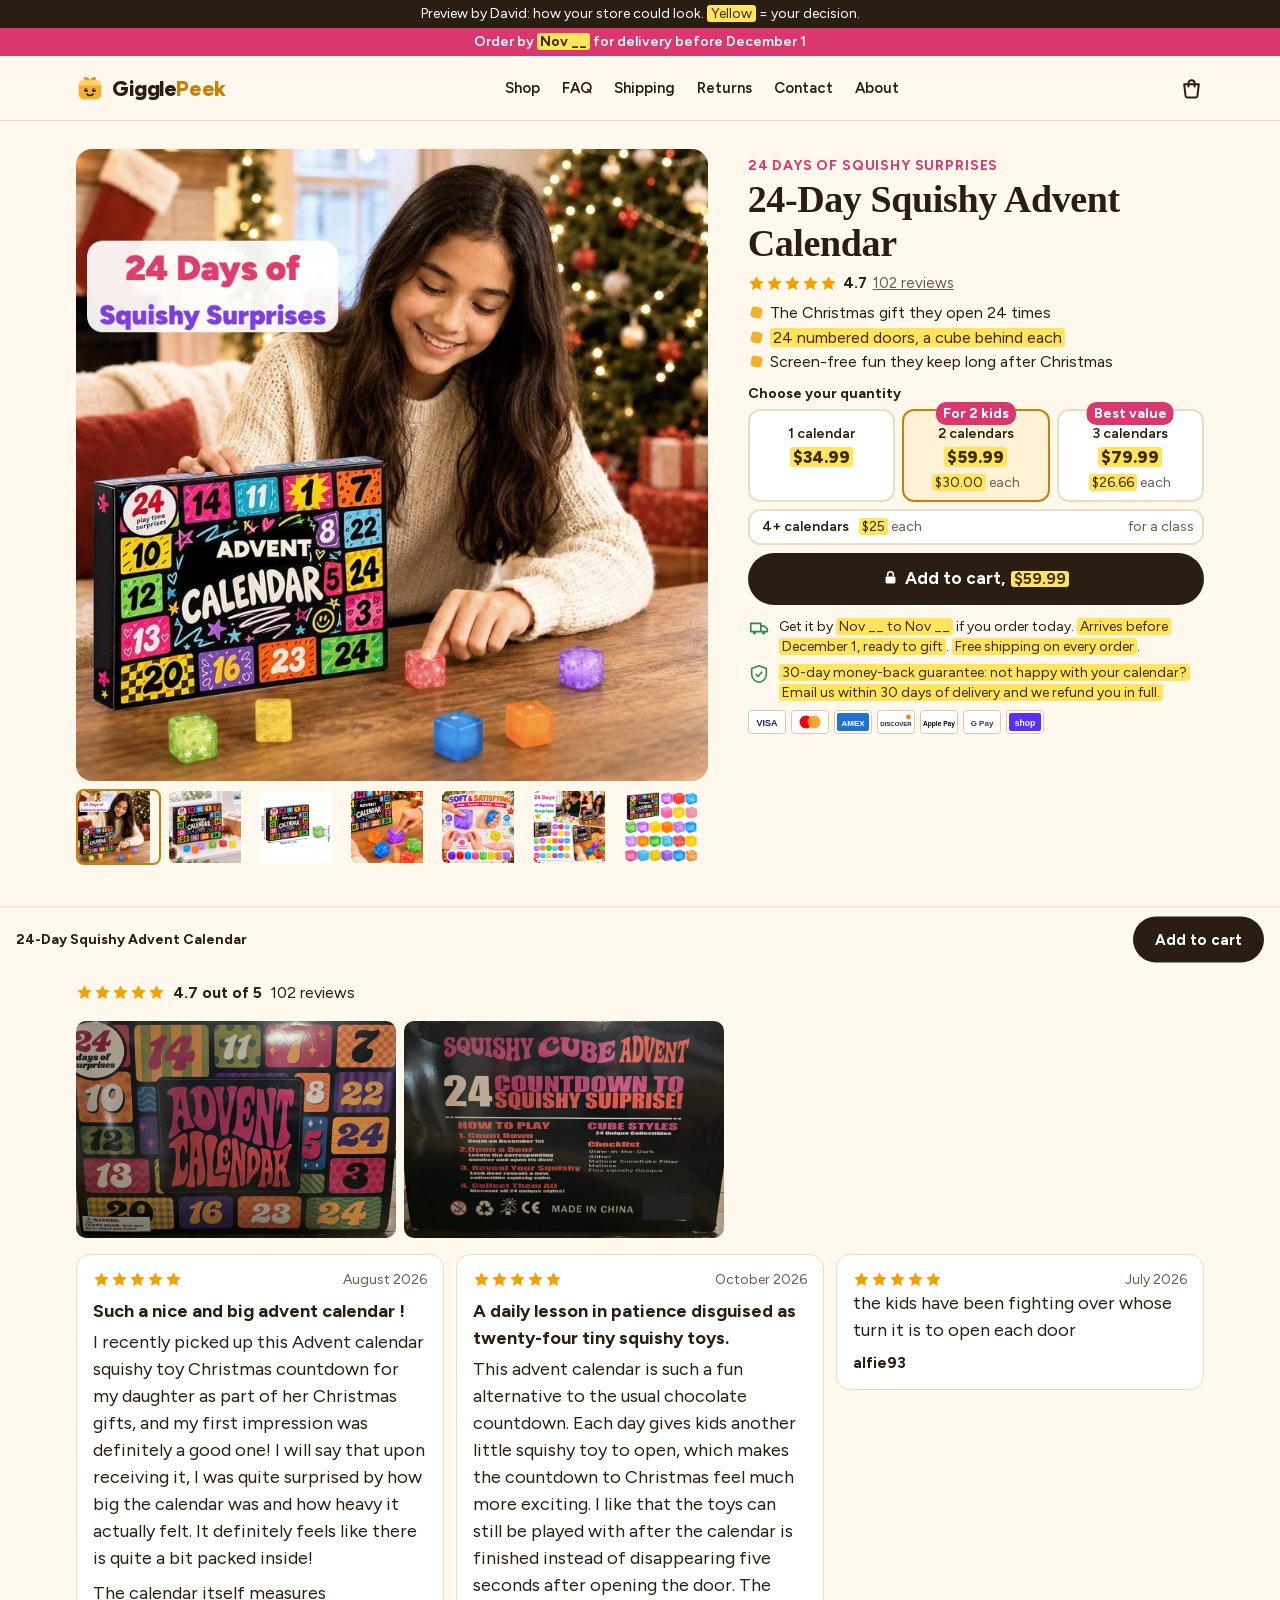
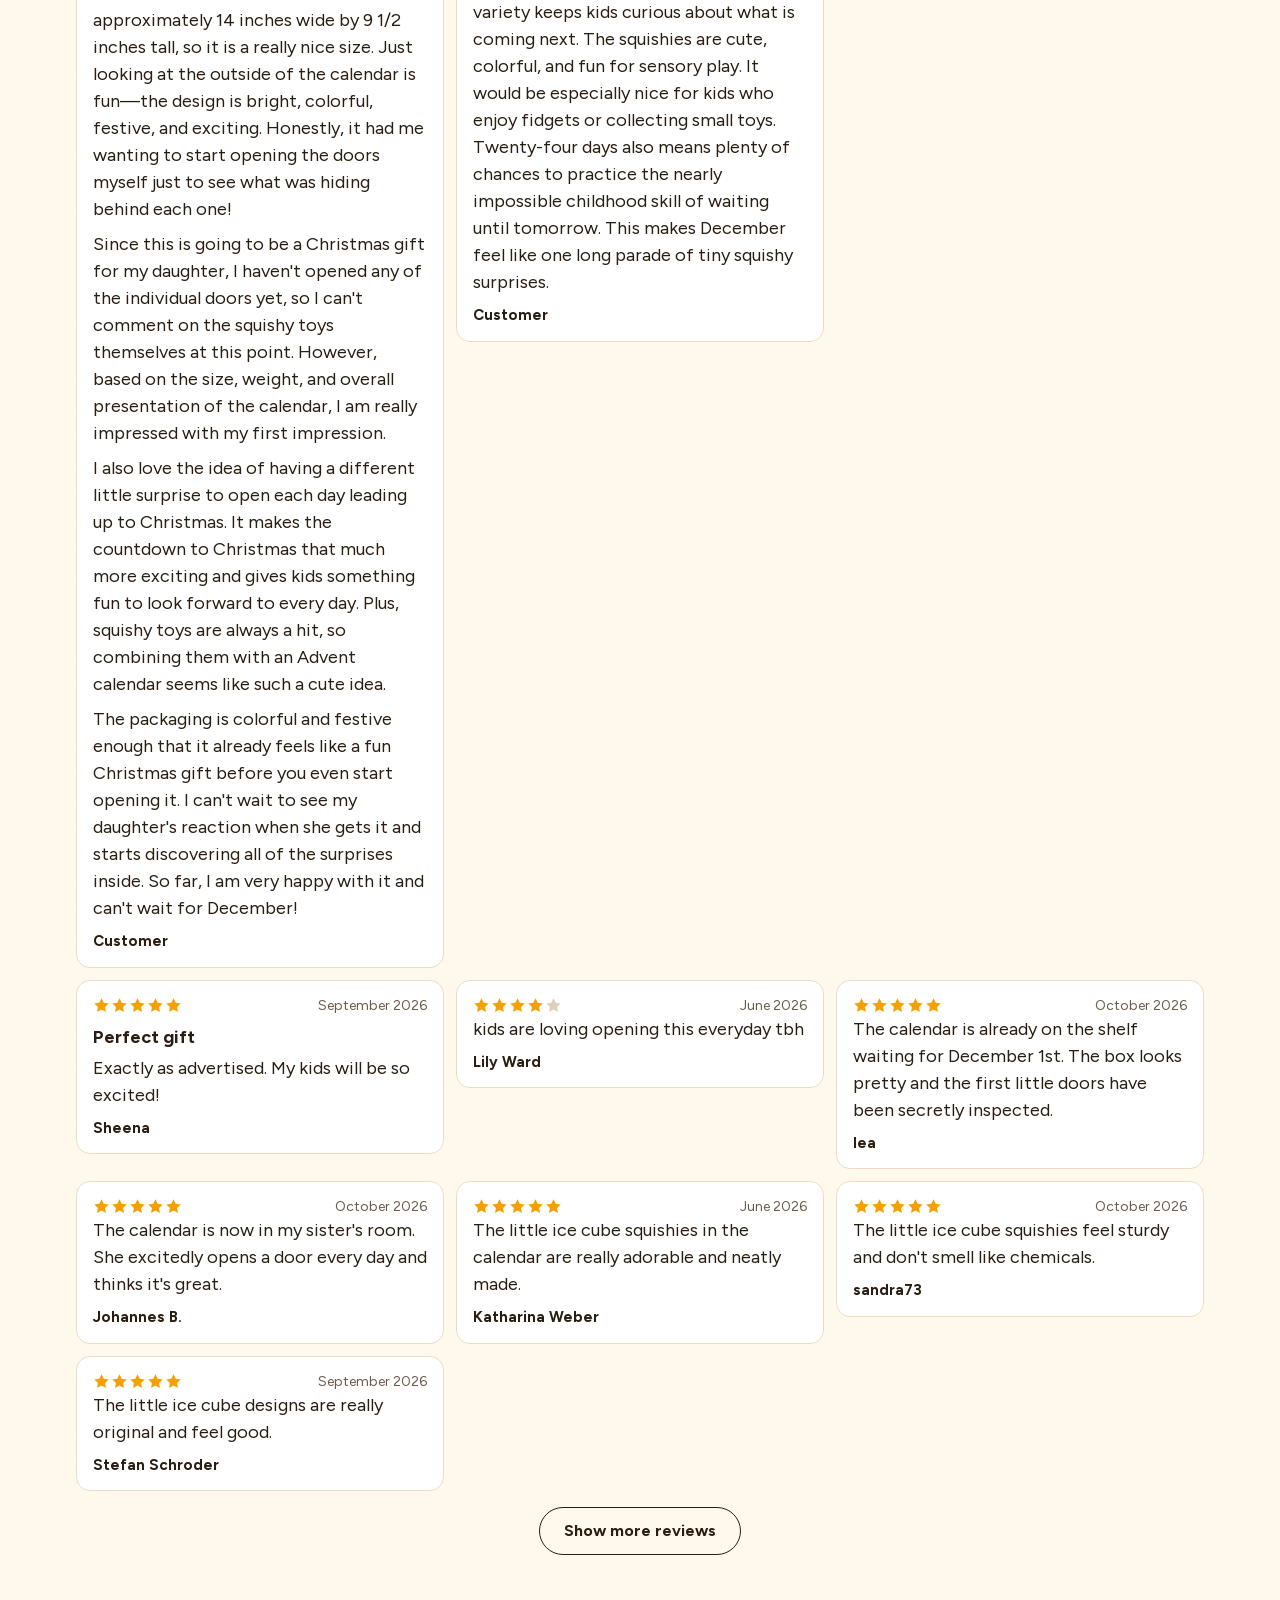
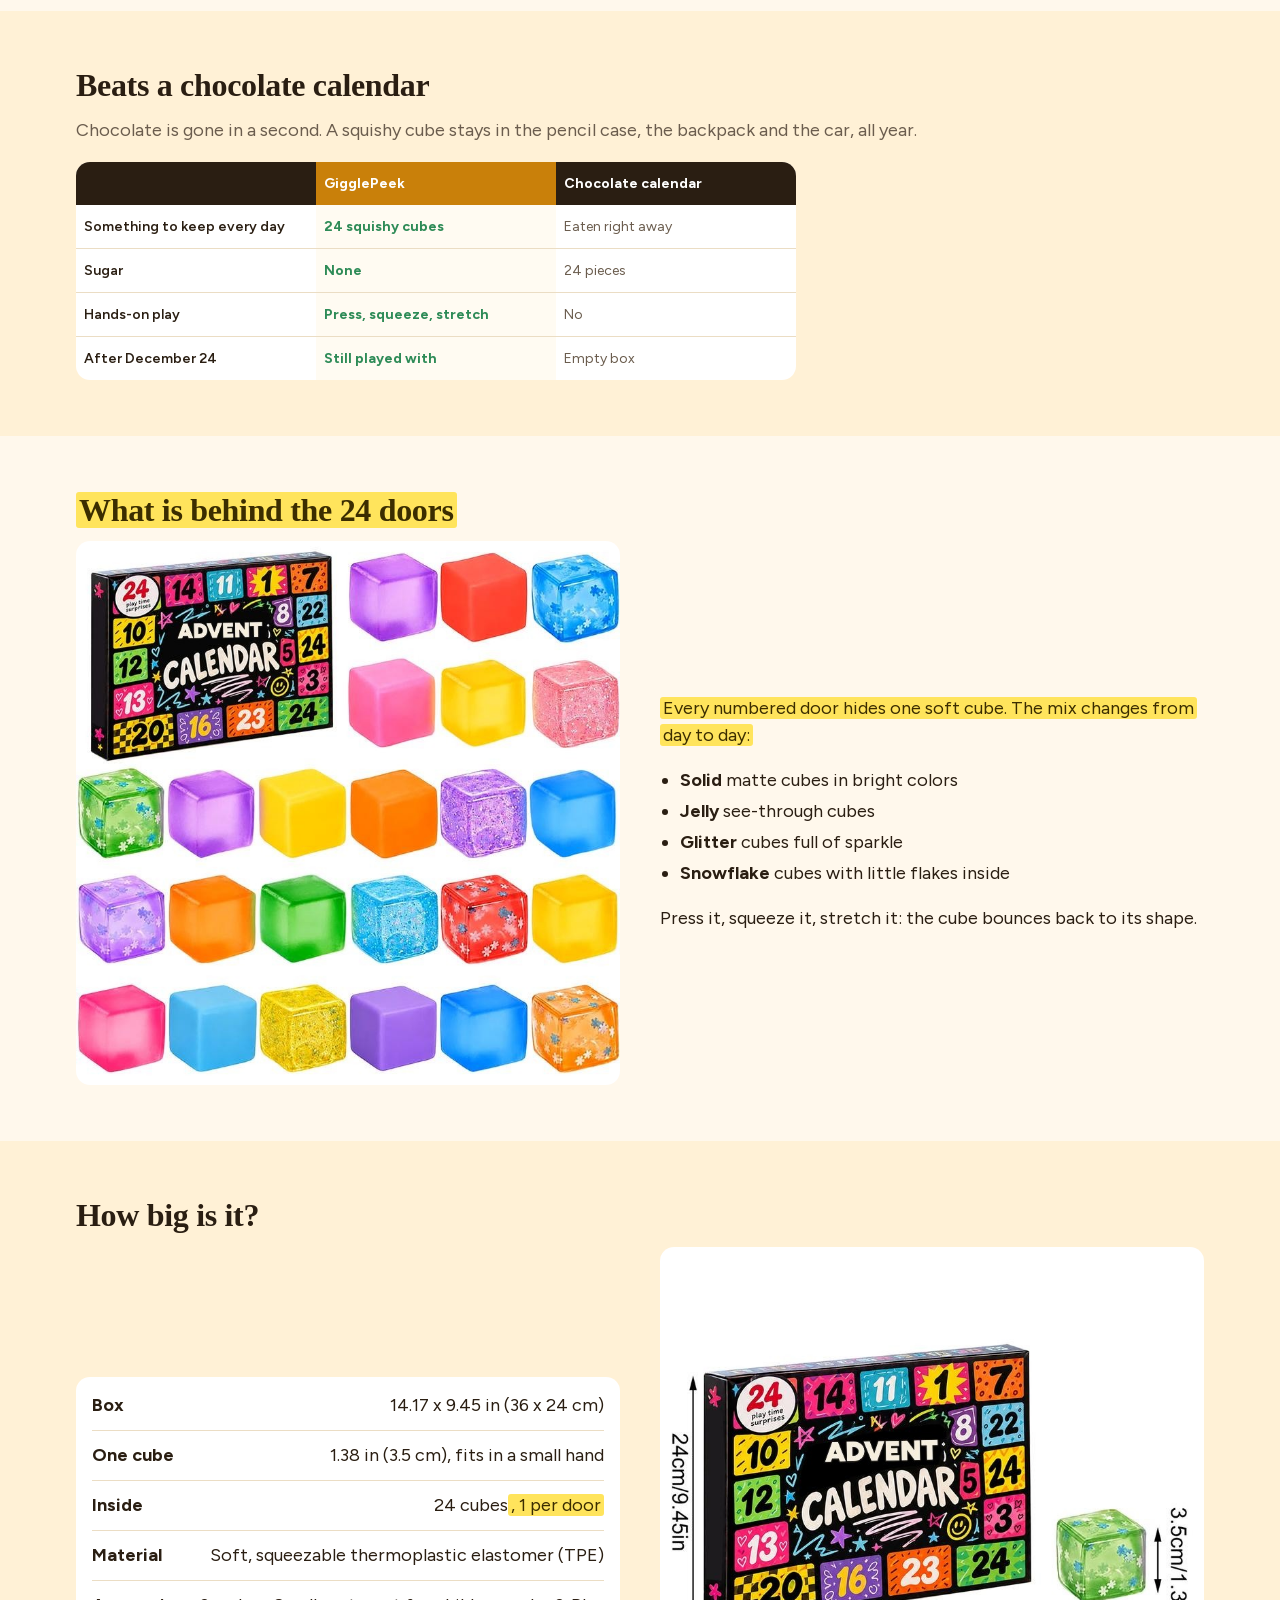
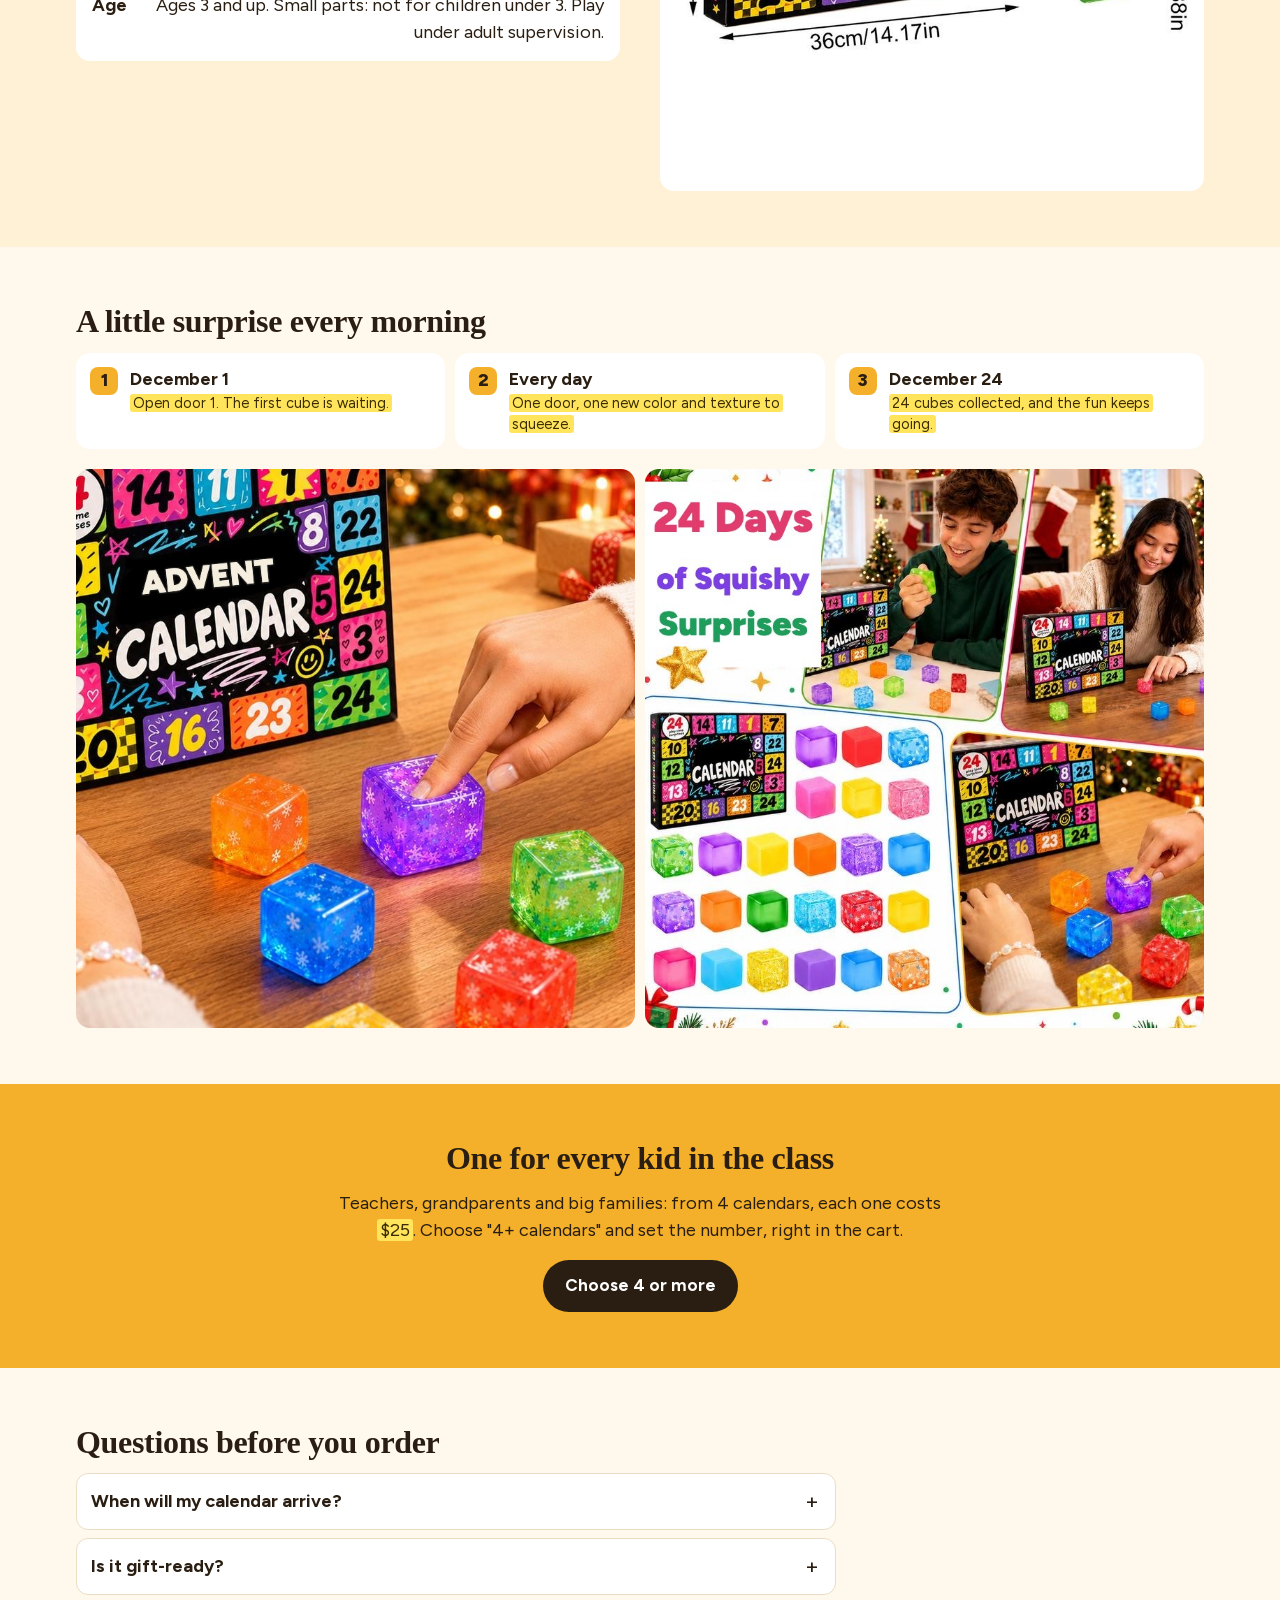
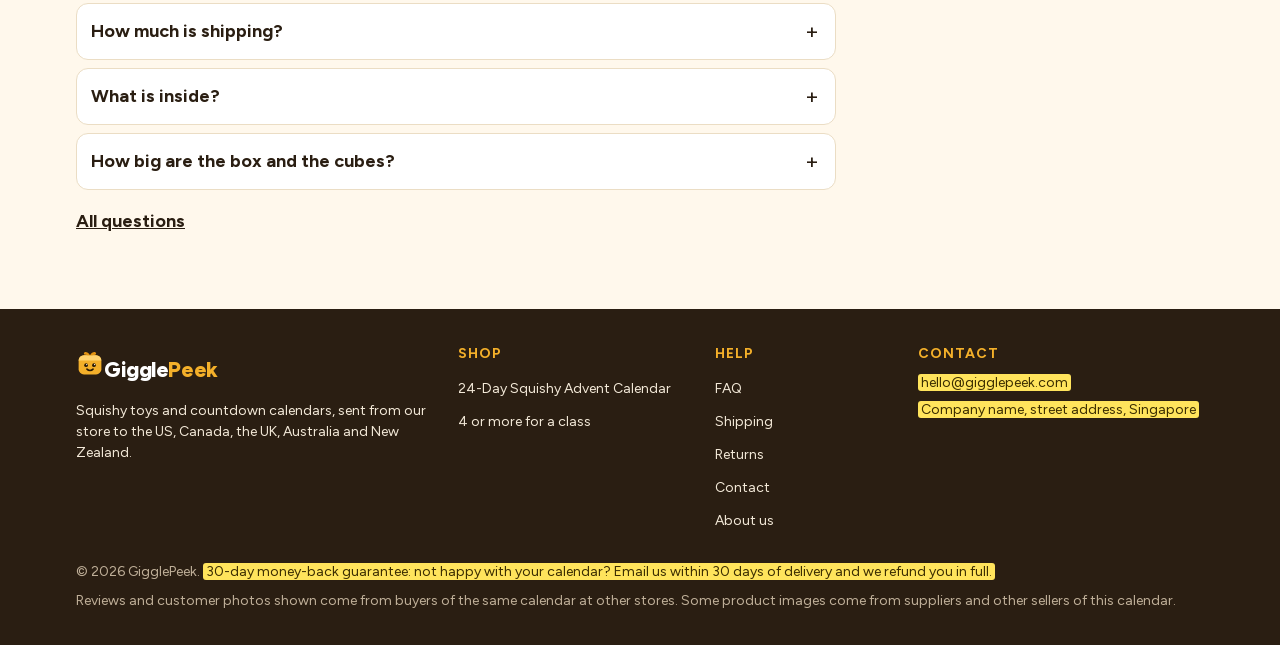
==== commit d6bf8ad8: "Bewertungen: Standardname der Fremdplattform als Customer Co-Authored-By: Claude Opus 5.5 <noreply@a" ====
--- a/index.html
+++ b/index.html
@@ -49,8 +49,8 @@
 <h2>What parents say</h2>
 <p class="bewertungen__zahl"><span class="sterne__reihe" aria-hidden="true"><i class="an"><svg viewBox="0 0 20 20" aria-hidden="true"><path d="M10 1.5l2.6 5.4 5.9.8-4.3 4.1 1 5.8L10 14.8l-5.2 2.8 1-5.8L1.5 7.7l5.9-.8z"/></svg></i><i class="an"><svg viewBox="0 0 20 20" aria-hidden="true"><path d="M10 1.5l2.6 5.4 5.9.8-4.3 4.1 1 5.8L10 14.8l-5.2 2.8 1-5.8L1.5 7.7l5.9-.8z"/></svg></i><i class="an"><svg viewBox="0 0 20 20" aria-hidden="true"><path d="M10 1.5l2.6 5.4 5.9.8-4.3 4.1 1 5.8L10 14.8l-5.2 2.8 1-5.8L1.5 7.7l5.9-.8z"/></svg></i><i class="an"><svg viewBox="0 0 20 20" aria-hidden="true"><path d="M10 1.5l2.6 5.4 5.9.8-4.3 4.1 1 5.8L10 14.8l-5.2 2.8 1-5.8L1.5 7.7l5.9-.8z"/></svg></i><i class="an"><svg viewBox="0 0 20 20" aria-hidden="true"><path d="M10 1.5l2.6 5.4 5.9.8-4.3 4.1 1 5.8L10 14.8l-5.2 2.8 1-5.8L1.5 7.7l5.9-.8z"/></svg></i></span><b>4.7 out of 5</b><span>102 reviews</span></p>
 <div class="kundenfotos" aria-label="Customer photos"><a href="img/kunden/715nzmJnz3L.jpg" target="_blank" rel="noopener"><img src="img/kunden/715nzmJnz3L.jpg" alt="Customer photo of the calendar box" loading="lazy" width="230" height="160"></a><a href="img/kunden/71qnZCAk-4L.jpg" target="_blank" rel="noopener"><img src="img/kunden/71qnZCAk-4L.jpg" alt="Customer photo of the calendar box" loading="lazy" width="230" height="160"></a></div><div class="bewertungen" id="bewertungsliste"><article class="bewertung"><div class="bewertung__kopf"><span class="sterne__reihe" aria-hidden="true"><i class="an"><svg viewBox="0 0 20 20" aria-hidden="true"><path d="M10 1.5l2.6 5.4 5.9.8-4.3 4.1 1 5.8L10 14.8l-5.2 2.8 1-5.8L1.5 7.7l5.9-.8z"/></svg></i><i class="an"><svg viewBox="0 0 20 20" aria-hidden="true"><path d="M10 1.5l2.6 5.4 5.9.8-4.3 4.1 1 5.8L10 14.8l-5.2 2.8 1-5.8L1.5 7.7l5.9-.8z"/></svg></i><i class="an"><svg viewBox="0 0 20 20" aria-hidden="true"><path d="M10 1.5l2.6 5.4 5.9.8-4.3 4.1 1 5.8L10 14.8l-5.2 2.8 1-5.8L1.5 7.7l5.9-.8z"/></svg></i><i class="an"><svg viewBox="0 0 20 20" aria-hidden="true"><path d="M10 1.5l2.6 5.4 5.9.8-4.3 4.1 1 5.8L10 14.8l-5.2 2.8 1-5.8L1.5 7.7l5.9-.8z"/></svg></i><i class="an"><svg viewBox="0 0 20 20" aria-hidden="true"><path d="M10 1.5l2.6 5.4 5.9.8-4.3 4.1 1 5.8L10 14.8l-5.2 2.8 1-5.8L1.5 7.7l5.9-.8z"/></svg></i></span><span class="bewertung__monat">August 2026</span></div>
-<h3>Such a nice and big advent calendar !</h3><p>I recently picked up this Advent calendar squishy toy Christmas countdown for my daughter as part of her Christmas gifts, and my first impression was definitely a good one! I will say that upon receiving it, I was quite surprised by how big the calendar was and how heavy it actually felt. It definitely feels like there is quite a bit packed inside!</p><p>The calendar itself measures approximately 14 inches wide by 9 1/2 inches tall, so it is a really nice size. Just looking at the outside of the calendar is fun—the design is bright, colorful, festive, and exciting. Honestly, it had me wanting to start opening the doors myself just to see what was hiding behind each one!</p><p>Since this is going to be a Christmas gift for my daughter, I haven&#x27;t opened any of the individual doors yet, so I can&#x27;t comment on the squishy toys themselves at this point. However, based on the size, weight, and overall presentation of the calendar, I am really impressed with my first impression.</p><p>I also love the idea of having a different little surprise to open each day leading up to Christmas. It makes the countdown to Christmas that much more exciting and gives kids something fun to look forward to every day. Plus, squishy toys are always a hit, so combining them with an Advent calendar seems like such a cute idea.</p><p>The packaging is colorful and festive enough that it already feels like a fun Christmas gift before you even start opening it. I can&#x27;t wait to see my daughter&#x27;s reaction when she gets it and starts discovering all of the surprises inside. So far, I am very happy with it and can&#x27;t wait for December!</p><p class="bewertung__name">Amazon Customer</p></article><article class="bewertung"><div class="bewertung__kopf"><span class="sterne__reihe" aria-hidden="true"><i class="an"><svg viewBox="0 0 20 20" aria-hidden="true"><path d="M10 1.5l2.6 5.4 5.9.8-4.3 4.1 1 5.8L10 14.8l-5.2 2.8 1-5.8L1.5 7.7l5.9-.8z"/></svg></i><i class="an"><svg viewBox="0 0 20 20" aria-hidden="true"><path d="M10 1.5l2.6 5.4 5.9.8-4.3 4.1 1 5.8L10 14.8l-5.2 2.8 1-5.8L1.5 7.7l5.9-.8z"/></svg></i><i class="an"><svg viewBox="0 0 20 20" aria-hidden="true"><path d="M10 1.5l2.6 5.4 5.9.8-4.3 4.1 1 5.8L10 14.8l-5.2 2.8 1-5.8L1.5 7.7l5.9-.8z"/></svg></i><i class="an"><svg viewBox="0 0 20 20" aria-hidden="true"><path d="M10 1.5l2.6 5.4 5.9.8-4.3 4.1 1 5.8L10 14.8l-5.2 2.8 1-5.8L1.5 7.7l5.9-.8z"/></svg></i><i class="an"><svg viewBox="0 0 20 20" aria-hidden="true"><path d="M10 1.5l2.6 5.4 5.9.8-4.3 4.1 1 5.8L10 14.8l-5.2 2.8 1-5.8L1.5 7.7l5.9-.8z"/></svg></i></span><span class="bewertung__monat">October 2026</span></div>
-<h3>A daily lesson in patience disguised as twenty-four tiny squishy toys.</h3><p>This advent calendar is such a fun alternative to the usual chocolate countdown. Each day gives kids another little squishy toy to open, which makes the countdown to Christmas feel much more exciting. I like that the toys can still be played with after the calendar is finished instead of disappearing five seconds after opening the door. The variety keeps kids curious about what is coming next. The squishies are cute, colorful, and fun for sensory play. It would be especially nice for kids who enjoy fidgets or collecting small toys. Twenty-four days also means plenty of chances to practice the nearly impossible childhood skill of waiting until tomorrow. This makes December feel like one long parade of tiny squishy surprises.</p><p class="bewertung__name">Amazon customer</p></article><article class="bewertung"><div class="bewertung__kopf"><span class="sterne__reihe" aria-hidden="true"><i class="an"><svg viewBox="0 0 20 20" aria-hidden="true"><path d="M10 1.5l2.6 5.4 5.9.8-4.3 4.1 1 5.8L10 14.8l-5.2 2.8 1-5.8L1.5 7.7l5.9-.8z"/></svg></i><i class="an"><svg viewBox="0 0 20 20" aria-hidden="true"><path d="M10 1.5l2.6 5.4 5.9.8-4.3 4.1 1 5.8L10 14.8l-5.2 2.8 1-5.8L1.5 7.7l5.9-.8z"/></svg></i><i class="an"><svg viewBox="0 0 20 20" aria-hidden="true"><path d="M10 1.5l2.6 5.4 5.9.8-4.3 4.1 1 5.8L10 14.8l-5.2 2.8 1-5.8L1.5 7.7l5.9-.8z"/></svg></i><i class="an"><svg viewBox="0 0 20 20" aria-hidden="true"><path d="M10 1.5l2.6 5.4 5.9.8-4.3 4.1 1 5.8L10 14.8l-5.2 2.8 1-5.8L1.5 7.7l5.9-.8z"/></svg></i><i class="an"><svg viewBox="0 0 20 20" aria-hidden="true"><path d="M10 1.5l2.6 5.4 5.9.8-4.3 4.1 1 5.8L10 14.8l-5.2 2.8 1-5.8L1.5 7.7l5.9-.8z"/></svg></i></span><span class="bewertung__monat">July 2026</span></div>
+<h3>Such a nice and big advent calendar !</h3><p>I recently picked up this Advent calendar squishy toy Christmas countdown for my daughter as part of her Christmas gifts, and my first impression was definitely a good one! I will say that upon receiving it, I was quite surprised by how big the calendar was and how heavy it actually felt. It definitely feels like there is quite a bit packed inside!</p><p>The calendar itself measures approximately 14 inches wide by 9 1/2 inches tall, so it is a really nice size. Just looking at the outside of the calendar is fun—the design is bright, colorful, festive, and exciting. Honestly, it had me wanting to start opening the doors myself just to see what was hiding behind each one!</p><p>Since this is going to be a Christmas gift for my daughter, I haven&#x27;t opened any of the individual doors yet, so I can&#x27;t comment on the squishy toys themselves at this point. However, based on the size, weight, and overall presentation of the calendar, I am really impressed with my first impression.</p><p>I also love the idea of having a different little surprise to open each day leading up to Christmas. It makes the countdown to Christmas that much more exciting and gives kids something fun to look forward to every day. Plus, squishy toys are always a hit, so combining them with an Advent calendar seems like such a cute idea.</p><p>The packaging is colorful and festive enough that it already feels like a fun Christmas gift before you even start opening it. I can&#x27;t wait to see my daughter&#x27;s reaction when she gets it and starts discovering all of the surprises inside. So far, I am very happy with it and can&#x27;t wait for December!</p><p class="bewertung__name">Customer</p></article><article class="bewertung"><div class="bewertung__kopf"><span class="sterne__reihe" aria-hidden="true"><i class="an"><svg viewBox="0 0 20 20" aria-hidden="true"><path d="M10 1.5l2.6 5.4 5.9.8-4.3 4.1 1 5.8L10 14.8l-5.2 2.8 1-5.8L1.5 7.7l5.9-.8z"/></svg></i><i class="an"><svg viewBox="0 0 20 20" aria-hidden="true"><path d="M10 1.5l2.6 5.4 5.9.8-4.3 4.1 1 5.8L10 14.8l-5.2 2.8 1-5.8L1.5 7.7l5.9-.8z"/></svg></i><i class="an"><svg viewBox="0 0 20 20" aria-hidden="true"><path d="M10 1.5l2.6 5.4 5.9.8-4.3 4.1 1 5.8L10 14.8l-5.2 2.8 1-5.8L1.5 7.7l5.9-.8z"/></svg></i><i class="an"><svg viewBox="0 0 20 20" aria-hidden="true"><path d="M10 1.5l2.6 5.4 5.9.8-4.3 4.1 1 5.8L10 14.8l-5.2 2.8 1-5.8L1.5 7.7l5.9-.8z"/></svg></i><i class="an"><svg viewBox="0 0 20 20" aria-hidden="true"><path d="M10 1.5l2.6 5.4 5.9.8-4.3 4.1 1 5.8L10 14.8l-5.2 2.8 1-5.8L1.5 7.7l5.9-.8z"/></svg></i></span><span class="bewertung__monat">October 2026</span></div>
+<h3>A daily lesson in patience disguised as twenty-four tiny squishy toys.</h3><p>This advent calendar is such a fun alternative to the usual chocolate countdown. Each day gives kids another little squishy toy to open, which makes the countdown to Christmas feel much more exciting. I like that the toys can still be played with after the calendar is finished instead of disappearing five seconds after opening the door. The variety keeps kids curious about what is coming next. The squishies are cute, colorful, and fun for sensory play. It would be especially nice for kids who enjoy fidgets or collecting small toys. Twenty-four days also means plenty of chances to practice the nearly impossible childhood skill of waiting until tomorrow. This makes December feel like one long parade of tiny squishy surprises.</p><p class="bewertung__name">Customer</p></article><article class="bewertung"><div class="bewertung__kopf"><span class="sterne__reihe" aria-hidden="true"><i class="an"><svg viewBox="0 0 20 20" aria-hidden="true"><path d="M10 1.5l2.6 5.4 5.9.8-4.3 4.1 1 5.8L10 14.8l-5.2 2.8 1-5.8L1.5 7.7l5.9-.8z"/></svg></i><i class="an"><svg viewBox="0 0 20 20" aria-hidden="true"><path d="M10 1.5l2.6 5.4 5.9.8-4.3 4.1 1 5.8L10 14.8l-5.2 2.8 1-5.8L1.5 7.7l5.9-.8z"/></svg></i><i class="an"><svg viewBox="0 0 20 20" aria-hidden="true"><path d="M10 1.5l2.6 5.4 5.9.8-4.3 4.1 1 5.8L10 14.8l-5.2 2.8 1-5.8L1.5 7.7l5.9-.8z"/></svg></i><i class="an"><svg viewBox="0 0 20 20" aria-hidden="true"><path d="M10 1.5l2.6 5.4 5.9.8-4.3 4.1 1 5.8L10 14.8l-5.2 2.8 1-5.8L1.5 7.7l5.9-.8z"/></svg></i><i class="an"><svg viewBox="0 0 20 20" aria-hidden="true"><path d="M10 1.5l2.6 5.4 5.9.8-4.3 4.1 1 5.8L10 14.8l-5.2 2.8 1-5.8L1.5 7.7l5.9-.8z"/></svg></i></span><span class="bewertung__monat">July 2026</span></div>
 <p>the kids have been fighting over whose turn it is to open each door</p><p class="bewertung__name">alfie93</p></article><article class="bewertung"><div class="bewertung__kopf"><span class="sterne__reihe" aria-hidden="true"><i class="an"><svg viewBox="0 0 20 20" aria-hidden="true"><path d="M10 1.5l2.6 5.4 5.9.8-4.3 4.1 1 5.8L10 14.8l-5.2 2.8 1-5.8L1.5 7.7l5.9-.8z"/></svg></i><i class="an"><svg viewBox="0 0 20 20" aria-hidden="true"><path d="M10 1.5l2.6 5.4 5.9.8-4.3 4.1 1 5.8L10 14.8l-5.2 2.8 1-5.8L1.5 7.7l5.9-.8z"/></svg></i><i class="an"><svg viewBox="0 0 20 20" aria-hidden="true"><path d="M10 1.5l2.6 5.4 5.9.8-4.3 4.1 1 5.8L10 14.8l-5.2 2.8 1-5.8L1.5 7.7l5.9-.8z"/></svg></i><i class="an"><svg viewBox="0 0 20 20" aria-hidden="true"><path d="M10 1.5l2.6 5.4 5.9.8-4.3 4.1 1 5.8L10 14.8l-5.2 2.8 1-5.8L1.5 7.7l5.9-.8z"/></svg></i><i class="an"><svg viewBox="0 0 20 20" aria-hidden="true"><path d="M10 1.5l2.6 5.4 5.9.8-4.3 4.1 1 5.8L10 14.8l-5.2 2.8 1-5.8L1.5 7.7l5.9-.8z"/></svg></i></span><span class="bewertung__monat">September 2026</span></div>
 <h3>Perfect gift</h3><p>Exactly as advertised. My kids will be so excited!</p><p class="bewertung__name">Sheena</p></article><article class="bewertung"><div class="bewertung__kopf"><span class="sterne__reihe" aria-hidden="true"><i class="an"><svg viewBox="0 0 20 20" aria-hidden="true"><path d="M10 1.5l2.6 5.4 5.9.8-4.3 4.1 1 5.8L10 14.8l-5.2 2.8 1-5.8L1.5 7.7l5.9-.8z"/></svg></i><i class="an"><svg viewBox="0 0 20 20" aria-hidden="true"><path d="M10 1.5l2.6 5.4 5.9.8-4.3 4.1 1 5.8L10 14.8l-5.2 2.8 1-5.8L1.5 7.7l5.9-.8z"/></svg></i><i class="an"><svg viewBox="0 0 20 20" aria-hidden="true"><path d="M10 1.5l2.6 5.4 5.9.8-4.3 4.1 1 5.8L10 14.8l-5.2 2.8 1-5.8L1.5 7.7l5.9-.8z"/></svg></i><i class="an"><svg viewBox="0 0 20 20" aria-hidden="true"><path d="M10 1.5l2.6 5.4 5.9.8-4.3 4.1 1 5.8L10 14.8l-5.2 2.8 1-5.8L1.5 7.7l5.9-.8z"/></svg></i><i class="aus"><svg viewBox="0 0 20 20" aria-hidden="true"><path d="M10 1.5l2.6 5.4 5.9.8-4.3 4.1 1 5.8L10 14.8l-5.2 2.8 1-5.8L1.5 7.7l5.9-.8z"/></svg></i></span><span class="bewertung__monat">June 2026</span></div>
 <p>kids are loving opening this everyday tbh</p><p class="bewertung__name">Lily Ward</p></article><article class="bewertung"><div class="bewertung__kopf"><span class="sterne__reihe" aria-hidden="true"><i class="an"><svg viewBox="0 0 20 20" aria-hidden="true"><path d="M10 1.5l2.6 5.4 5.9.8-4.3 4.1 1 5.8L10 14.8l-5.2 2.8 1-5.8L1.5 7.7l5.9-.8z"/></svg></i><i class="an"><svg viewBox="0 0 20 20" aria-hidden="true"><path d="M10 1.5l2.6 5.4 5.9.8-4.3 4.1 1 5.8L10 14.8l-5.2 2.8 1-5.8L1.5 7.7l5.9-.8z"/></svg></i><i class="an"><svg viewBox="0 0 20 20" aria-hidden="true"><path d="M10 1.5l2.6 5.4 5.9.8-4.3 4.1 1 5.8L10 14.8l-5.2 2.8 1-5.8L1.5 7.7l5.9-.8z"/></svg></i><i class="an"><svg viewBox="0 0 20 20" aria-hidden="true"><path d="M10 1.5l2.6 5.4 5.9.8-4.3 4.1 1 5.8L10 14.8l-5.2 2.8 1-5.8L1.5 7.7l5.9-.8z"/></svg></i><i class="an"><svg viewBox="0 0 20 20" aria-hidden="true"><path d="M10 1.5l2.6 5.4 5.9.8-4.3 4.1 1 5.8L10 14.8l-5.2 2.8 1-5.8L1.5 7.7l5.9-.8z"/></svg></i></span><span class="bewertung__monat">October 2026</span></div>
@@ -59,7 +59,7 @@
 <p>The little ice cube squishies in the calendar are really adorable and neatly made.</p><p class="bewertung__name">Katharina Weber</p></article><article class="bewertung"><div class="bewertung__kopf"><span class="sterne__reihe" aria-hidden="true"><i class="an"><svg viewBox="0 0 20 20" aria-hidden="true"><path d="M10 1.5l2.6 5.4 5.9.8-4.3 4.1 1 5.8L10 14.8l-5.2 2.8 1-5.8L1.5 7.7l5.9-.8z"/></svg></i><i class="an"><svg viewBox="0 0 20 20" aria-hidden="true"><path d="M10 1.5l2.6 5.4 5.9.8-4.3 4.1 1 5.8L10 14.8l-5.2 2.8 1-5.8L1.5 7.7l5.9-.8z"/></svg></i><i class="an"><svg viewBox="0 0 20 20" aria-hidden="true"><path d="M10 1.5l2.6 5.4 5.9.8-4.3 4.1 1 5.8L10 14.8l-5.2 2.8 1-5.8L1.5 7.7l5.9-.8z"/></svg></i><i class="an"><svg viewBox="0 0 20 20" aria-hidden="true"><path d="M10 1.5l2.6 5.4 5.9.8-4.3 4.1 1 5.8L10 14.8l-5.2 2.8 1-5.8L1.5 7.7l5.9-.8z"/></svg></i><i class="an"><svg viewBox="0 0 20 20" aria-hidden="true"><path d="M10 1.5l2.6 5.4 5.9.8-4.3 4.1 1 5.8L10 14.8l-5.2 2.8 1-5.8L1.5 7.7l5.9-.8z"/></svg></i></span><span class="bewertung__monat">October 2026</span></div>
 <p>The little ice cube squishies feel sturdy and don&#x27;t smell like chemicals.</p><p class="bewertung__name">sandra73</p></article><article class="bewertung"><div class="bewertung__kopf"><span class="sterne__reihe" aria-hidden="true"><i class="an"><svg viewBox="0 0 20 20" aria-hidden="true"><path d="M10 1.5l2.6 5.4 5.9.8-4.3 4.1 1 5.8L10 14.8l-5.2 2.8 1-5.8L1.5 7.7l5.9-.8z"/></svg></i><i class="an"><svg viewBox="0 0 20 20" aria-hidden="true"><path d="M10 1.5l2.6 5.4 5.9.8-4.3 4.1 1 5.8L10 14.8l-5.2 2.8 1-5.8L1.5 7.7l5.9-.8z"/></svg></i><i class="an"><svg viewBox="0 0 20 20" aria-hidden="true"><path d="M10 1.5l2.6 5.4 5.9.8-4.3 4.1 1 5.8L10 14.8l-5.2 2.8 1-5.8L1.5 7.7l5.9-.8z"/></svg></i><i class="an"><svg viewBox="0 0 20 20" aria-hidden="true"><path d="M10 1.5l2.6 5.4 5.9.8-4.3 4.1 1 5.8L10 14.8l-5.2 2.8 1-5.8L1.5 7.7l5.9-.8z"/></svg></i><i class="an"><svg viewBox="0 0 20 20" aria-hidden="true"><path d="M10 1.5l2.6 5.4 5.9.8-4.3 4.1 1 5.8L10 14.8l-5.2 2.8 1-5.8L1.5 7.7l5.9-.8z"/></svg></i></span><span class="bewertung__monat">September 2026</span></div>
 <p>The little ice cube designs are really original and feel good.</p><p class="bewertung__name">Stefan Schroder</p></article></div>
-<button type="button" class="mehr-knopf" id="mehrbewertungen" data-quelle="assets/bewertungen.json" data-gesamt="102">Show more reviews</button><script type="application/json" id="bewertungsdaten">[{"name":"markus91","n":5,"titel":"","text":"the kids were super happy !! :)","monat":"October 2026"},{"name":"alexandre","n":5,"titel":"super","text":"very satisfied","monat":"September 2026"},{"name":"raphael","n":5,"titel":"","text":"very pretty calendar","monat":"September 2026"},{"name":"Romain Legrand","n":5,"titel":"","text":"very good","monat":"May 2026"},{"name":"Ben","n":5,"titel":"","text":"top","monat":"October 2026"},{"name":"gabin19","n":5,"titel":"","text":"super","monat":"May 2026"},{"name":"Mike","n":5,"titel":"Amazing price!","text":"Great quality!!","monat":"September 2026"},{"name":"jeanne47","n":5,"titel":"","text":"magnificent","monat":"April 2026"},{"name":"Theodore Carter","n":5,"titel":"really fun","text":"kept the little ones entertained every morning leading up to the holidays","monat":"July 2026"},{"name":"paul22","n":4,"titel":"average","text":"a bit smaller than I thought","monat":"June 2026"},{"name":"Jonas Haas","n":5,"titel":"","text":"super cute","monat":"September 2026"},{"name":"kevin69","n":5,"titel":"","text":"adorable","monat":"September 2026"},{"name":"Lea F.","n":4,"titel":"","text":"nice","monat":"August 2026"},{"name":"Amazon Customer","n":5,"titel":"Good quality and the size is perfect","text":"Good quality and the size is perfect.","monat":"November 2026"},{"name":"Jacob D.","n":5,"titel":"great idea","text":"such a fun change from the usual chocolate calendars","monat":"September 2026"},{"name":"Agathe Lefevre","n":5,"titel":"","text":"perfect","monat":"July 2026"},{"name":"Laura","n":1,"titel":"Over priced","text":"Box came bashed up, there's no doors on them like the picture unfortunately, it's just a tray with them inside so not great with it being advertised as an advent calendar. Contents looks intact so ill remove them and package them individually","monat":"October 2026"},{"name":"Paul Schneider","n":5,"titel":"","text":"really cute for the price","monat":"October 2026"},{"name":"Antoine R.","n":5,"titel":"","text":"flawless","monat":"September 2026"},{"name":"Johanna R.","n":5,"titel":"","text":"already looking forward to December, looks good","monat":"July 2026"},{"name":"ines57","n":5,"titel":"","text":"received quickly, well packed","monat":"August 2026"},{"name":"Sarah Andre","n":5,"titel":"nice","text":"as described","monat":"August 2026"},{"name":"marie26","n":5,"titel":"","text":"very beautiful","monat":"October 2026"},{"name":"Rachael Driver","n":3,"titel":"Cubes look great delivery lacking","text":"Box unfortunately arrived mangled, corners bust in and back split open, contents intact at least","monat":"September 2026"},{"name":"dennis93","n":4,"titel":"","text":"quite okay","monat":"October 2026"},{"name":"lisa","n":4,"titel":"","text":"quite good","monat":"September 2026"},{"name":"Johannes K.","n":5,"titel":"","text":"A really unusual calendar that clearly stands out from the standard ones.","monat":"July 2026"},{"name":"Janick Meier","n":5,"titel":"","text":"great calendar","monat":"August 2026"},{"name":"Ben W.","n":5,"titel":"","text":"here faster than expected","monat":"October 2026"},{"name":"bjorn98","n":5,"titel":"","text":"really great","monat":"September 2026"},{"name":"Felix Schroder","n":3,"titel":"","text":"box was slightly dented but contents okay","monat":"June 2026"},{"name":"Jade","n":5,"titel":"","text":"I love it","monat":"May 2026"},{"name":"Jonas B.","n":5,"titel":"","text":"cute","monat":"August 2026"},{"name":"Clement Moreau","n":4,"titel":"","text":"decent quality even though the box is a tiny bit damaged on the corner","monat":"August 2026"},{"name":"Arthur A.","n":5,"titel":"","text":"super cute","monat":"August 2026"},{"name":"kevin24","n":5,"titel":"","text":"I am satisfied with my purchase","monat":"July 2026"},{"name":"oceane","n":5,"titel":"cool","text":"great gift idea","monat":"May 2026"},{"name":"Thomas","n":3,"titel":"","text":"it's quite nice, but some pieces are a bit sticky","monat":"October 2026"},{"name":"Ambre","n":4,"titel":"original","text":"nice for passing the time before Christmas, even though delivery took one day longer","monat":"September 2026"},{"name":"paul12","n":5,"titel":"","text":"super","monat":"October 2026"},{"name":"sandra40","n":5,"titel":"","text":"really cool pieces in it so far","monat":"October 2026"},{"name":"sebastian31","n":4,"titel":"","text":"it's alright","monat":"October 2026"},{"name":"Audrey","n":5,"titel":"","text":"nice change from the classic calendars","monat":"September 2026"},{"name":"felix35","n":4,"titel":"","text":"quite ok","monat":"October 2026"},{"name":"markus","n":3,"titel":"","text":"one little door was unfortunately a bit sticky but otherwise ok","monat":"October 2026"},{"name":"Angela Leo","n":5,"titel":"Yes and no","text":"Amazing but smell funny like chemicals","monat":"September 2026"},{"name":"Julien Rousseau","n":4,"titel":"","text":"packaging a bit flimsy but the contents are intact","monat":"April 2026"},{"name":"Laura","n":5,"titel":"","text":"satisfied","monat":"September 2026"},{"name":"Manon A.","n":5,"titel":"","text":"meets my expectations","monat":"May 2026"},{"name":"Chloe Lefebvre","n":5,"titel":"","text":"superb","monat":"July 2026"},{"name":"David W.","n":4,"titel":"","text":"quite ok","monat":"October 2026"},{"name":"Ines Gautier","n":5,"titel":"","text":"received right on time","monat":"June 2026"},{"name":"Charlotte G.","n":5,"titel":"","text":"received in good condition","monat":"August 2026"},{"name":"sarah97","n":5,"titel":"","text":"I like it","monat":"October 2026"},{"name":"amelie15","n":5,"titel":"","text":"fits","monat":"July 2026"},{"name":"Andreas F.","n":5,"titel":"","text":"already looking forward to it","monat":"October 2026"},{"name":"mael92","n":5,"titel":"","text":"spotless","monat":"May 2026"},{"name":"Romane S.","n":5,"titel":"","text":"fast delivery and product as described","monat":"August 2026"},{"name":"Dennis","n":4,"titel":"","text":"quite nice","monat":"August 2026"},{"name":"Clement David","n":5,"titel":"","text":"matches the photos","monat":"August 2026"},{"name":"Patrick B.","n":4,"titel":"","text":"nice idea","monat":"July 2026"},{"name":"stefan57","n":5,"titel":"","text":"nice surprises","monat":"October 2026"},{"name":"Alice","n":5,"titel":"top","text":"can't wait for December to try it","monat":"October 2026"},{"name":"Jade L.","n":5,"titel":"","text":"so beautiful","monat":"October 2026"},{"name":"Tobias B.","n":5,"titel":"","text":"great thing","monat":"October 2026"},{"name":"Harrison M.","n":5,"titel":"","text":"fun countdown to Christmas","monat":"April 2026"},{"name":"Aaron","n":5,"titel":"","text":"nothing to fault","monat":"July 2026"},{"name":"lea58","n":4,"titel":"","text":"a bit expensive for what it is but it's okay","monat":"April 2026"},{"name":"lena82","n":4,"titel":"","text":"box was slightly dented but contents top","monat":"October 2026"},{"name":"paul92","n":5,"titel":"","text":"great","monat":"October 2026"},{"name":"sophie","n":5,"titel":"spotless","text":"nothing to report, everything is perfect","monat":"September 2026"},{"name":"Jens Hofmann","n":5,"titel":"","text":"nice calendar","monat":"October 2026"},{"name":"Kevin H.","n":5,"titel":"","text":"cute ideas in it, smells a bit like rubber at first","monat":"October 2026"},{"name":"Lucas L.","n":5,"titel":"","text":"very nice surprise","monat":"June 2026"},{"name":"ines42","n":5,"titel":"","text":"really neat","monat":"October 2026"},{"name":"Lisa M.","n":5,"titel":"","text":"quite nice","monat":"November 2026"},{"name":"Noah S.","n":5,"titel":"","text":"really cute pieces 😊","monat":"June 2026"},{"name":"Jens Werner","n":5,"titel":"","text":"it's fun","monat":"October 2026"},{"name":"Ethan Gautier","n":5,"titel":"","text":"nice product","monat":"June 2026"},{"name":"patrick","n":5,"titel":"","text":"lots of really funny stuff in it lol","monat":"October 2026"},{"name":"David Schmitt","n":5,"titel":"","text":"top","monat":"August 2026"},{"name":"Liam M.","n":5,"titel":"","text":"bought as a gift, my sister loved it","monat":"July 2026"},{"name":"Elodie G.","n":5,"titel":"","text":"very happy","monat":"September 2026"},{"name":"Leon","n":5,"titel":"","text":"The package was here within a few days and the contents are exactly as expected.","monat":"September 2026"},{"name":"Laura P.","n":5,"titel":"","text":"top","monat":"October 2026"},{"name":"jeanne","n":5,"titel":"","text":"the very best","monat":"October 2026"},{"name":"michael","n":5,"titel":"","text":"The surprises are varied and the packaging arrived intact.","monat":"October 2026"},{"name":"Marcel S.","n":5,"titel":"","text":"super","monat":"May 2026"},{"name":"Hugo F.","n":5,"titel":"","text":"I love the concept","monat":"September 2026"},{"name":"Neele Gunther","n":5,"titel":"","text":"would buy again","monat":"June 2026"},{"name":"florian","n":5,"titel":"","text":"super","monat":"May 2026"},{"name":"gabriel","n":5,"titel":"","text":"spotless","monat":"July 2026"}]</script>
+<button type="button" class="mehr-knopf" id="mehrbewertungen" data-quelle="assets/bewertungen.json" data-gesamt="102">Show more reviews</button><script type="application/json" id="bewertungsdaten">[{"name":"markus91","n":5,"titel":"","text":"the kids were super happy !! :)","monat":"October 2026"},{"name":"alexandre","n":5,"titel":"super","text":"very satisfied","monat":"September 2026"},{"name":"raphael","n":5,"titel":"","text":"very pretty calendar","monat":"September 2026"},{"name":"Romain Legrand","n":5,"titel":"","text":"very good","monat":"May 2026"},{"name":"Ben","n":5,"titel":"","text":"top","monat":"October 2026"},{"name":"gabin19","n":5,"titel":"","text":"super","monat":"May 2026"},{"name":"Mike","n":5,"titel":"Amazing price!","text":"Great quality!!","monat":"September 2026"},{"name":"jeanne47","n":5,"titel":"","text":"magnificent","monat":"April 2026"},{"name":"Theodore Carter","n":5,"titel":"really fun","text":"kept the little ones entertained every morning leading up to the holidays","monat":"July 2026"},{"name":"paul22","n":4,"titel":"average","text":"a bit smaller than I thought","monat":"June 2026"},{"name":"Jonas Haas","n":5,"titel":"","text":"super cute","monat":"September 2026"},{"name":"kevin69","n":5,"titel":"","text":"adorable","monat":"September 2026"},{"name":"Lea F.","n":4,"titel":"","text":"nice","monat":"August 2026"},{"name":"Customer","n":5,"titel":"Good quality and the size is perfect","text":"Good quality and the size is perfect.","monat":"November 2026"},{"name":"Jacob D.","n":5,"titel":"great idea","text":"such a fun change from the usual chocolate calendars","monat":"September 2026"},{"name":"Agathe Lefevre","n":5,"titel":"","text":"perfect","monat":"July 2026"},{"name":"Laura","n":1,"titel":"Over priced","text":"Box came bashed up, there's no doors on them like the picture unfortunately, it's just a tray with them inside so not great with it being advertised as an advent calendar. Contents looks intact so ill remove them and package them individually","monat":"October 2026"},{"name":"Paul Schneider","n":5,"titel":"","text":"really cute for the price","monat":"October 2026"},{"name":"Antoine R.","n":5,"titel":"","text":"flawless","monat":"September 2026"},{"name":"Johanna R.","n":5,"titel":"","text":"already looking forward to December, looks good","monat":"July 2026"},{"name":"ines57","n":5,"titel":"","text":"received quickly, well packed","monat":"August 2026"},{"name":"Sarah Andre","n":5,"titel":"nice","text":"as described","monat":"August 2026"},{"name":"marie26","n":5,"titel":"","text":"very beautiful","monat":"October 2026"},{"name":"Rachael Driver","n":3,"titel":"Cubes look great delivery lacking","text":"Box unfortunately arrived mangled, corners bust in and back split open, contents intact at least","monat":"September 2026"},{"name":"dennis93","n":4,"titel":"","text":"quite okay","monat":"October 2026"},{"name":"lisa","n":4,"titel":"","text":"quite good","monat":"September 2026"},{"name":"Johannes K.","n":5,"titel":"","text":"A really unusual calendar that clearly stands out from the standard ones.","monat":"July 2026"},{"name":"Janick Meier","n":5,"titel":"","text":"great calendar","monat":"August 2026"},{"name":"Ben W.","n":5,"titel":"","text":"here faster than expected","monat":"October 2026"},{"name":"bjorn98","n":5,"titel":"","text":"really great","monat":"September 2026"},{"name":"Felix Schroder","n":3,"titel":"","text":"box was slightly dented but contents okay","monat":"June 2026"},{"name":"Jade","n":5,"titel":"","text":"I love it","monat":"May 2026"},{"name":"Jonas B.","n":5,"titel":"","text":"cute","monat":"August 2026"},{"name":"Clement Moreau","n":4,"titel":"","text":"decent quality even though the box is a tiny bit damaged on the corner","monat":"August 2026"},{"name":"Arthur A.","n":5,"titel":"","text":"super cute","monat":"August 2026"},{"name":"kevin24","n":5,"titel":"","text":"I am satisfied with my purchase","monat":"July 2026"},{"name":"oceane","n":5,"titel":"cool","text":"great gift idea","monat":"May 2026"},{"name":"Thomas","n":3,"titel":"","text":"it's quite nice, but some pieces are a bit sticky","monat":"October 2026"},{"name":"Ambre","n":4,"titel":"original","text":"nice for passing the time before Christmas, even though delivery took one day longer","monat":"September 2026"},{"name":"paul12","n":5,"titel":"","text":"super","monat":"October 2026"},{"name":"sandra40","n":5,"titel":"","text":"really cool pieces in it so far","monat":"October 2026"},{"name":"sebastian31","n":4,"titel":"","text":"it's alright","monat":"October 2026"},{"name":"Audrey","n":5,"titel":"","text":"nice change from the classic calendars","monat":"September 2026"},{"name":"felix35","n":4,"titel":"","text":"quite ok","monat":"October 2026"},{"name":"markus","n":3,"titel":"","text":"one little door was unfortunately a bit sticky but otherwise ok","monat":"October 2026"},{"name":"Angela Leo","n":5,"titel":"Yes and no","text":"Amazing but smell funny like chemicals","monat":"September 2026"},{"name":"Julien Rousseau","n":4,"titel":"","text":"packaging a bit flimsy but the contents are intact","monat":"April 2026"},{"name":"Laura","n":5,"titel":"","text":"satisfied","monat":"September 2026"},{"name":"Manon A.","n":5,"titel":"","text":"meets my expectations","monat":"May 2026"},{"name":"Chloe Lefebvre","n":5,"titel":"","text":"superb","monat":"July 2026"},{"name":"David W.","n":4,"titel":"","text":"quite ok","monat":"October 2026"},{"name":"Ines Gautier","n":5,"titel":"","text":"received right on time","monat":"June 2026"},{"name":"Charlotte G.","n":5,"titel":"","text":"received in good condition","monat":"August 2026"},{"name":"sarah97","n":5,"titel":"","text":"I like it","monat":"October 2026"},{"name":"amelie15","n":5,"titel":"","text":"fits","monat":"July 2026"},{"name":"Andreas F.","n":5,"titel":"","text":"already looking forward to it","monat":"October 2026"},{"name":"mael92","n":5,"titel":"","text":"spotless","monat":"May 2026"},{"name":"Romane S.","n":5,"titel":"","text":"fast delivery and product as described","monat":"August 2026"},{"name":"Dennis","n":4,"titel":"","text":"quite nice","monat":"August 2026"},{"name":"Clement David","n":5,"titel":"","text":"matches the photos","monat":"August 2026"},{"name":"Patrick B.","n":4,"titel":"","text":"nice idea","monat":"July 2026"},{"name":"stefan57","n":5,"titel":"","text":"nice surprises","monat":"October 2026"},{"name":"Alice","n":5,"titel":"top","text":"can't wait for December to try it","monat":"October 2026"},{"name":"Jade L.","n":5,"titel":"","text":"so beautiful","monat":"October 2026"},{"name":"Tobias B.","n":5,"titel":"","text":"great thing","monat":"October 2026"},{"name":"Harrison M.","n":5,"titel":"","text":"fun countdown to Christmas","monat":"April 2026"},{"name":"Aaron","n":5,"titel":"","text":"nothing to fault","monat":"July 2026"},{"name":"lea58","n":4,"titel":"","text":"a bit expensive for what it is but it's okay","monat":"April 2026"},{"name":"lena82","n":4,"titel":"","text":"box was slightly dented but contents top","monat":"October 2026"},{"name":"paul92","n":5,"titel":"","text":"great","monat":"October 2026"},{"name":"sophie","n":5,"titel":"spotless","text":"nothing to report, everything is perfect","monat":"September 2026"},{"name":"Jens Hofmann","n":5,"titel":"","text":"nice calendar","monat":"October 2026"},{"name":"Kevin H.","n":5,"titel":"","text":"cute ideas in it, smells a bit like rubber at first","monat":"October 2026"},{"name":"Lucas L.","n":5,"titel":"","text":"very nice surprise","monat":"June 2026"},{"name":"ines42","n":5,"titel":"","text":"really neat","monat":"October 2026"},{"name":"Lisa M.","n":5,"titel":"","text":"quite nice","monat":"November 2026"},{"name":"Noah S.","n":5,"titel":"","text":"really cute pieces 😊","monat":"June 2026"},{"name":"Jens Werner","n":5,"titel":"","text":"it's fun","monat":"October 2026"},{"name":"Ethan Gautier","n":5,"titel":"","text":"nice product","monat":"June 2026"},{"name":"patrick","n":5,"titel":"","text":"lots of really funny stuff in it lol","monat":"October 2026"},{"name":"David Schmitt","n":5,"titel":"","text":"top","monat":"August 2026"},{"name":"Liam M.","n":5,"titel":"","text":"bought as a gift, my sister loved it","monat":"July 2026"},{"name":"Elodie G.","n":5,"titel":"","text":"very happy","monat":"September 2026"},{"name":"Leon","n":5,"titel":"","text":"The package was here within a few days and the contents are exactly as expected.","monat":"September 2026"},{"name":"Laura P.","n":5,"titel":"","text":"top","monat":"October 2026"},{"name":"jeanne","n":5,"titel":"","text":"the very best","monat":"October 2026"},{"name":"michael","n":5,"titel":"","text":"The surprises are varied and the packaging arrived intact.","monat":"October 2026"},{"name":"Marcel S.","n":5,"titel":"","text":"super","monat":"May 2026"},{"name":"Hugo F.","n":5,"titel":"","text":"I love the concept","monat":"September 2026"},{"name":"Neele Gunther","n":5,"titel":"","text":"would buy again","monat":"June 2026"},{"name":"florian","n":5,"titel":"","text":"super","monat":"May 2026"},{"name":"gabriel","n":5,"titel":"","text":"spotless","monat":"July 2026"}]</script>
 </section>
 <section class="block block--hell">
 <h2>Beats a chocolate calendar</h2>
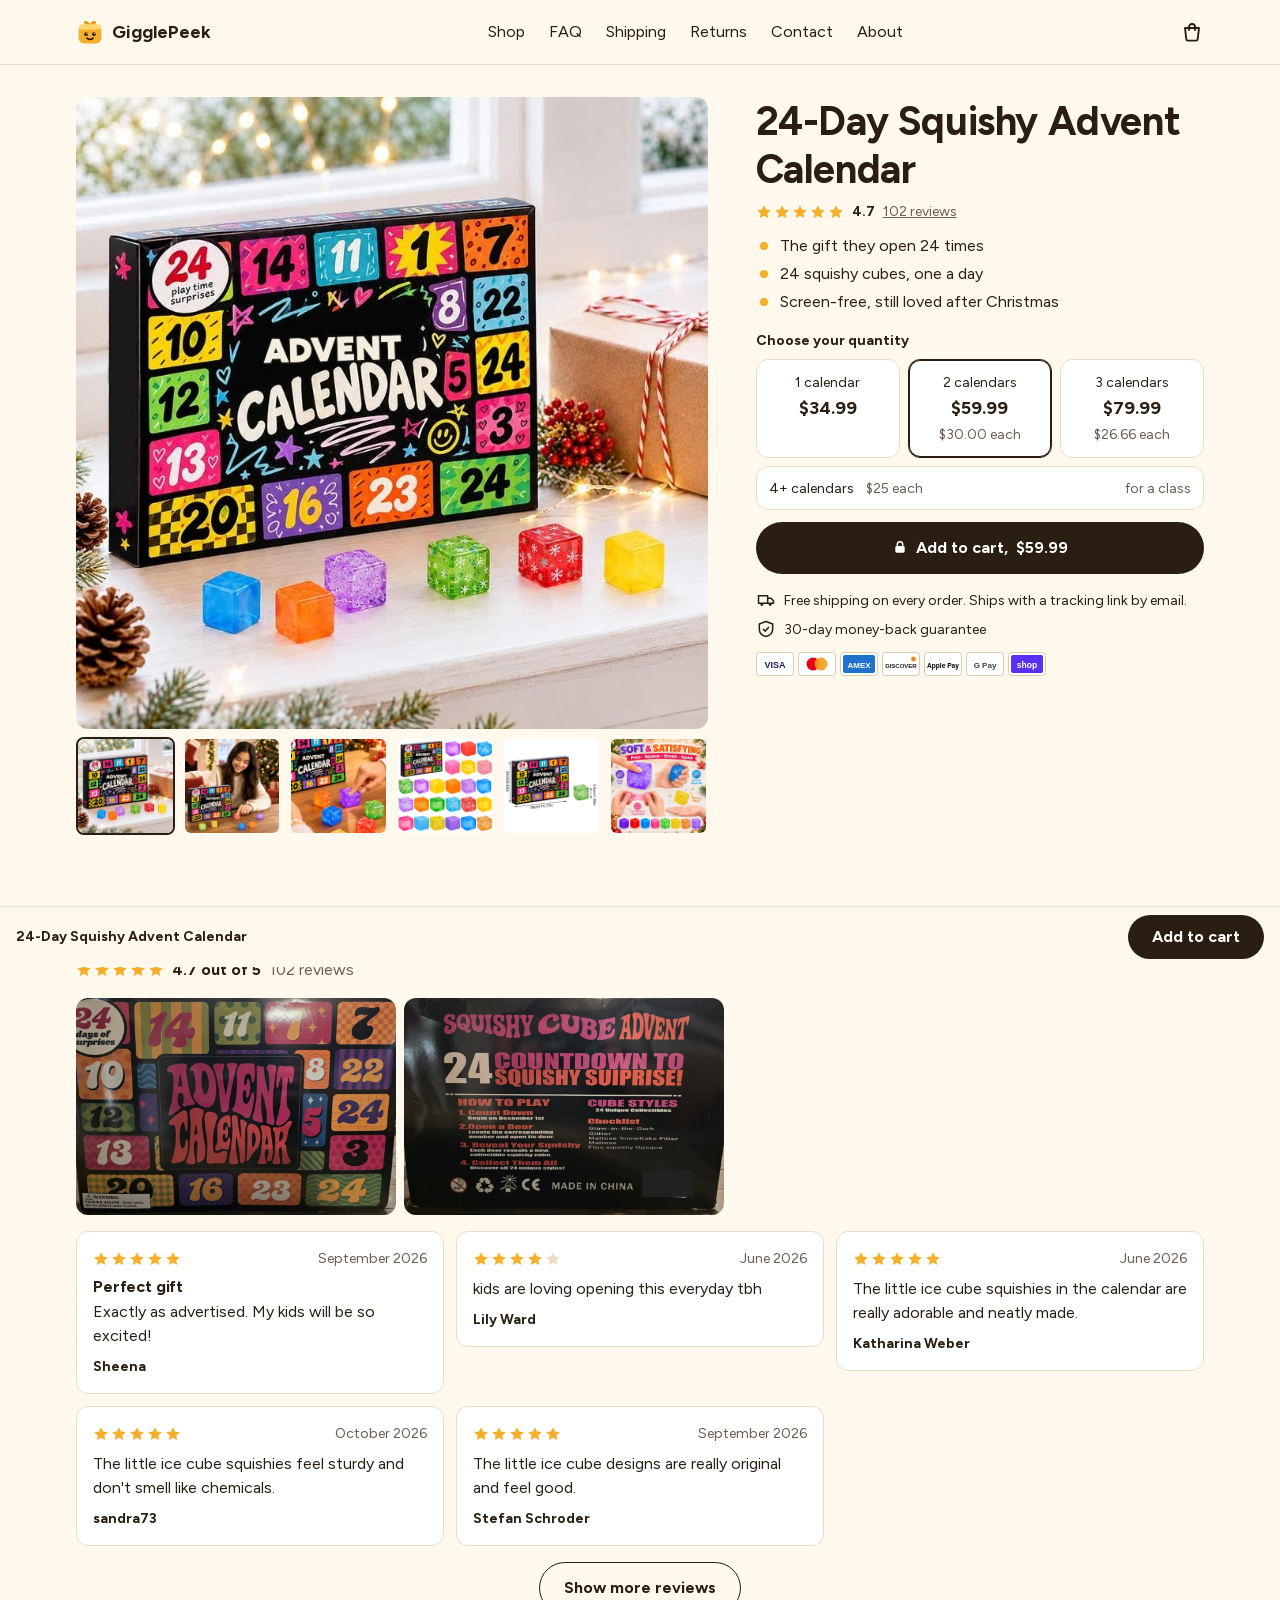
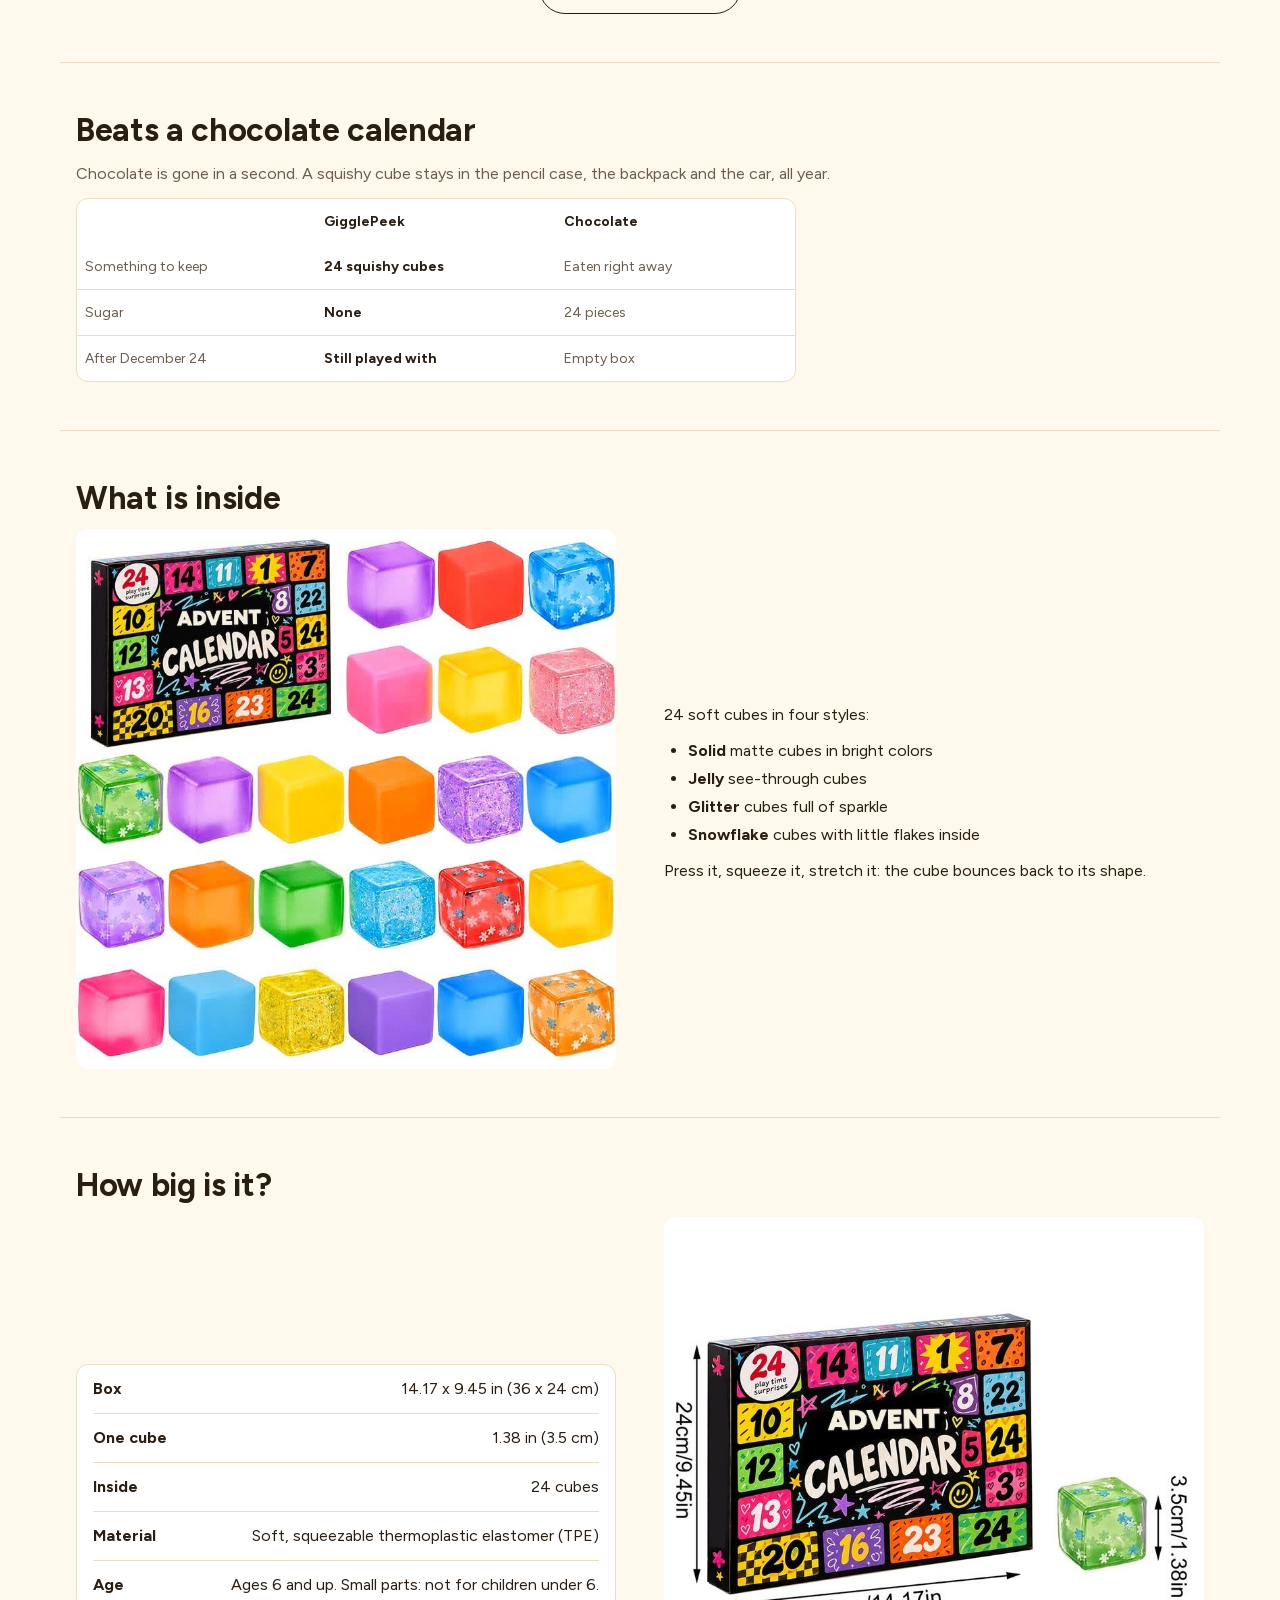
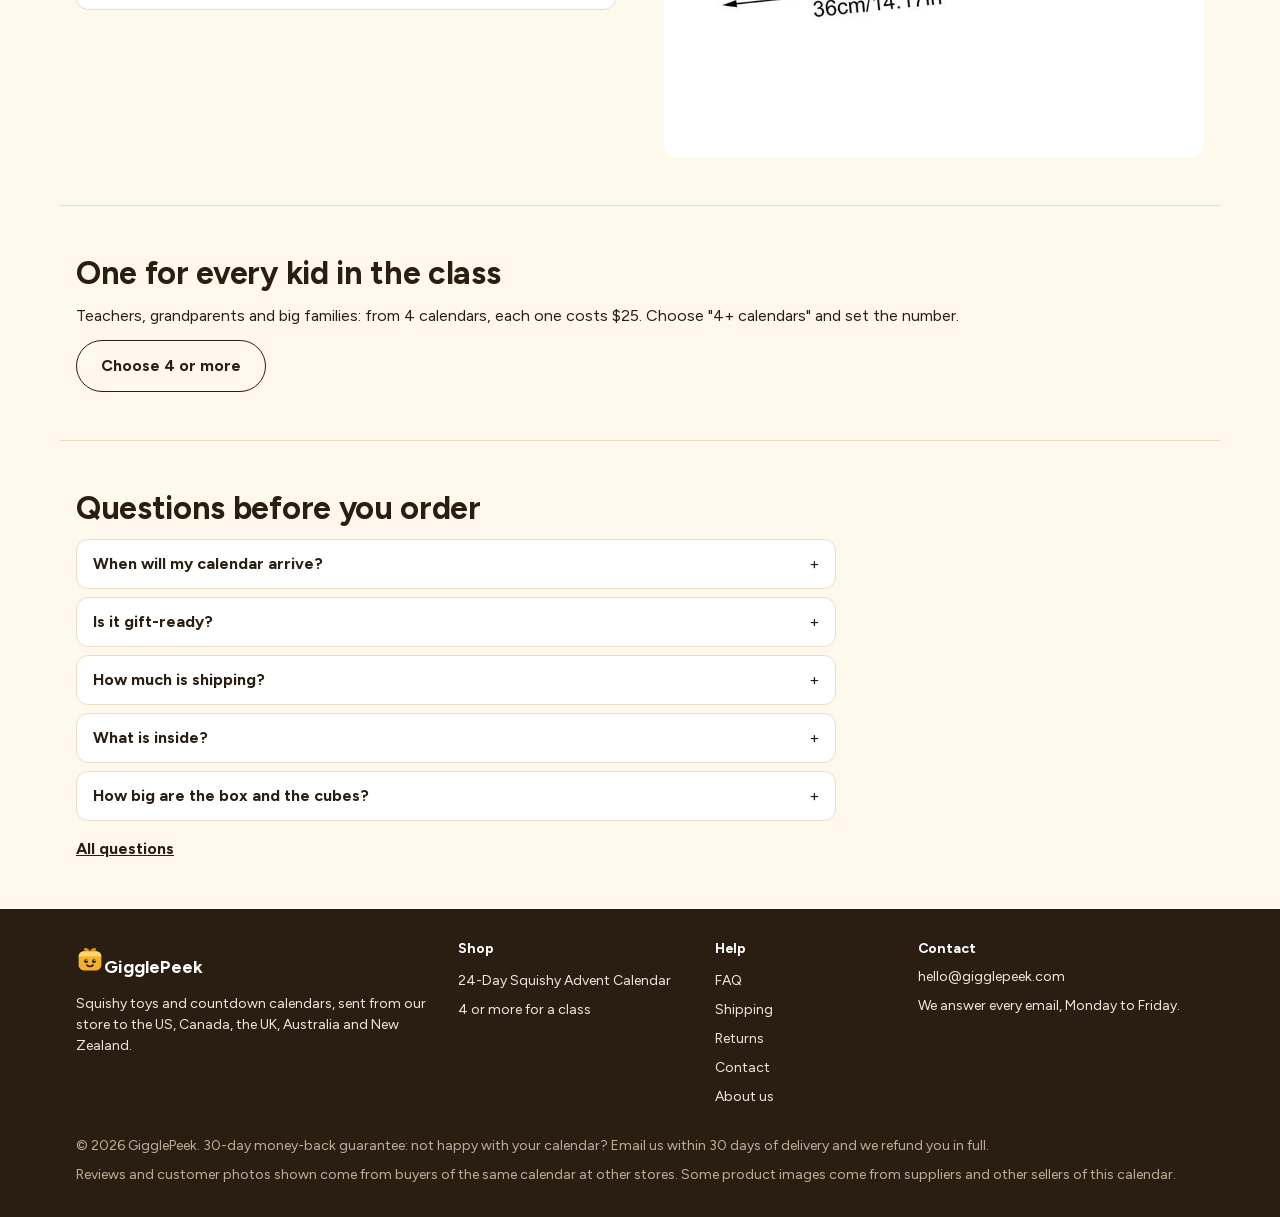
==== commit 0e4bc997: "Vorschau: keine gelben Stellen, ein Designsystem, ruhiges Startbild Co-Authored-By: Claude Opus 5.5 " ====
--- a/index.html
+++ b/index.html
@@ -5,11 +5,10 @@
 <title>24-Day Squishy Advent Calendar | GigglePeek</title>
 <meta name="description" content="24 squishy cubes: a screen-free Christmas countdown kids keep playing with after December.">
 <link rel="preload" href="fonts/Figtree.woff2" as="font" type="font/woff2" crossorigin>
+<link rel="preload" href="img/kalender-02.jpg" as="image" fetchpriority="high">
 <link rel="stylesheet" href="assets/shop.css">
 <link rel="icon" href="assets/icon.svg" type="image/svg+xml">
 </head><body>
-<div class="vorschau">Preview by David: how your store could look. <span class="vorschau__gelb">Yellow</span> = your decision.</div>
-<div class="schluss">Order by <mark class="offen">Nov __</mark> for delivery before December 1</div>
 <header class="kopf"><div class="kopf__in">
 <a class="logo" href="./" aria-label="GigglePeek home"><svg class="logo__zeichen" viewBox="0 0 32 32" aria-hidden="true"><rect x="3" y="7" width="26" height="22" rx="6" fill="#F4B02A"/><path d="M3 13a6 6 0 0 1 6-6h14a6 6 0 0 1 6 6z" fill="#FFD36E"/><path d="M16 7c-2.4-4.2-7-4.4-7-1.6 0 1.6 3.2 1.6 7 1.6zm0 0c2.4-4.2 7-4.4 7-1.6 0 1.6-3.2 1.6-7 1.6z" fill="#E39412"/><circle cx="11.5" cy="18.5" r="2.1" fill="#2A1A05"/><circle cx="20.5" cy="18.5" r="2.1" fill="#2A1A05"/><circle cx="12.2" cy="17.8" r=".7" fill="#fff"/><circle cx="21.2" cy="17.8" r=".7" fill="#fff"/><path d="M12.5 23c1.9 2 5.1 2 7 0" stroke="#2A1A05" stroke-width="1.8" stroke-linecap="round" fill="none"/></svg><span>Giggle<b>Peek</b></span></a>
 <nav class="kopf__nav" aria-label="Main"><a href="./">Shop</a><a href="pages/faq/">FAQ</a><a href="pages/shipping/">Shipping</a><a href="pages/returns/">Returns</a><a href="pages/contact/">Contact</a><a href="pages/about/">About</a></nav>
@@ -18,29 +17,28 @@
 </div></header>
 <main><section class="produkt" id="kaufen">
 <div class="galerie">
-<div class="streifen" id="streifen" tabindex="0" aria-label="Product photos"><img src="img/kalender-01.jpg" alt="Girl opening the GigglePeek advent calendar at a table by the Christmas tree, squishy cubes in front of the box" width="800" height="800" fetchpriority=high><img src="img/kalender-02.jpg" alt="The advent calendar box on a windowsill with six colorful squishy cubes in front" width="800" height="800" loading=lazy><img src="img/kalender-04.jpg" alt="Size: box 36 x 24 cm (14.17 x 9.45 in), one cube 3.5 cm (1.38 in)" width="800" height="800" loading=lazy><img src="img/kalender-05.jpg" alt="A finger pressing a purple snowflake squishy cube next to the calendar" width="800" height="800" loading=lazy><img src="img/kalender-07.jpg" alt="Squishy cubes being pressed, squeezed and stretched, then bouncing back" width="800" height="800" loading=lazy><img src="img/kalender-08.jpg" alt="Kids playing with the squishy cubes from the calendar at Christmas" width="800" height="800" loading=lazy><img src="img/kalender-09.jpg" alt="All 24 squishy cubes in solid, jelly, glitter and snowflake styles next to the box" width="800" height="800" loading=lazy></div>
-<span class="galerie__zahl" id="zahl">1 / 7</span>
-<div class="daumen" id="daumen"><button type="button" aria-label="Show photo 1"><img src="img/kalender-01.jpg" alt="" loading="lazy" width="72" height="72"></button><button type="button" aria-label="Show photo 2"><img src="img/kalender-02.jpg" alt="" loading="lazy" width="72" height="72"></button><button type="button" aria-label="Show photo 3"><img src="img/kalender-04.jpg" alt="" loading="lazy" width="72" height="72"></button><button type="button" aria-label="Show photo 4"><img src="img/kalender-05.jpg" alt="" loading="lazy" width="72" height="72"></button><button type="button" aria-label="Show photo 5"><img src="img/kalender-07.jpg" alt="" loading="lazy" width="72" height="72"></button><button type="button" aria-label="Show photo 6"><img src="img/kalender-08.jpg" alt="" loading="lazy" width="72" height="72"></button><button type="button" aria-label="Show photo 7"><img src="img/kalender-09.jpg" alt="" loading="lazy" width="72" height="72"></button></div>
+<div class="streifen" id="streifen" tabindex="0" aria-label="Product photos"><img src="img/kalender-02.jpg" alt="The advent calendar box on a windowsill with six colorful squishy cubes in front" width="800" height="800" fetchpriority=high><img src="img/kalender-01.jpg" alt="Girl with the GigglePeek advent calendar at a table by the Christmas tree, squishy cubes in front of the box" width="800" height="800"><img src="img/kalender-05.jpg" alt="A finger pressing a purple snowflake squishy cube next to the calendar" width="800" height="800"><img src="img/kalender-09.jpg" alt="All 24 squishy cubes in solid, jelly, glitter and snowflake styles next to the box" width="800" height="800"><img src="img/kalender-04.jpg" alt="Size: box 36 x 24 cm (14.17 x 9.45 in), one cube 3.5 cm (1.38 in)" width="800" height="800"><img src="img/kalender-07.jpg" alt="Squishy cubes being pressed, squeezed and stretched, then bouncing back" width="800" height="800"></div>
+<span class="galerie__zahl" id="zahl">1 / 6</span>
+<div class="daumen" id="daumen"><button type="button" aria-label="Show photo 1"><img src="img/kalender-02.jpg" alt="" width="72" height="72"></button><button type="button" aria-label="Show photo 2"><img src="img/kalender-01.jpg" alt="" width="72" height="72"></button><button type="button" aria-label="Show photo 3"><img src="img/kalender-05.jpg" alt="" width="72" height="72"></button><button type="button" aria-label="Show photo 4"><img src="img/kalender-09.jpg" alt="" width="72" height="72"></button><button type="button" aria-label="Show photo 5"><img src="img/kalender-04.jpg" alt="" width="72" height="72"></button><button type="button" aria-label="Show photo 6"><img src="img/kalender-07.jpg" alt="" width="72" height="72"></button></div>
 </div>
 <div class="kasten">
-<p class="kasten__ueber">24 Days of Squishy Surprises</p>
 <h1>24-Day Squishy Advent Calendar</h1>
 <a class="sterne" href="#bewertungen"><span class="sterne__reihe" aria-hidden="true"><i class="an"><svg viewBox="0 0 20 20" aria-hidden="true"><path d="M10 1.5l2.6 5.4 5.9.8-4.3 4.1 1 5.8L10 14.8l-5.2 2.8 1-5.8L1.5 7.7l5.9-.8z"/></svg></i><i class="an"><svg viewBox="0 0 20 20" aria-hidden="true"><path d="M10 1.5l2.6 5.4 5.9.8-4.3 4.1 1 5.8L10 14.8l-5.2 2.8 1-5.8L1.5 7.7l5.9-.8z"/></svg></i><i class="an"><svg viewBox="0 0 20 20" aria-hidden="true"><path d="M10 1.5l2.6 5.4 5.9.8-4.3 4.1 1 5.8L10 14.8l-5.2 2.8 1-5.8L1.5 7.7l5.9-.8z"/></svg></i><i class="an"><svg viewBox="0 0 20 20" aria-hidden="true"><path d="M10 1.5l2.6 5.4 5.9.8-4.3 4.1 1 5.8L10 14.8l-5.2 2.8 1-5.8L1.5 7.7l5.9-.8z"/></svg></i><i class="an"><svg viewBox="0 0 20 20" aria-hidden="true"><path d="M10 1.5l2.6 5.4 5.9.8-4.3 4.1 1 5.8L10 14.8l-5.2 2.8 1-5.8L1.5 7.7l5.9-.8z"/></svg></i></span><b>4.7</b> <span>102 reviews</span></a>
 <ul class="nutzen">
-<li>The Christmas gift they open 24 times</li>
-<li><mark class="offen">24 numbered doors, a cube behind each</mark></li>
-<li>Screen-free fun they keep long after Christmas</li>
+<li>The gift they open 24 times</li>
+<li>24 squishy cubes, one a day</li>
+<li>Screen-free, still loved after Christmas</li>
 </ul>
 <fieldset class="stufen"><legend>Choose your quantity</legend><label class="stufe"><input type="radio" name="menge" value="1" data-preis="$34.99">
-<span class="stufe__n">1 calendar</span><span class="stufe__preis"><mark class="offen">$34.99</mark></span><span class="stufe__je">&nbsp;</span></label><label class="stufe"><span class="stufe__badge">For 2 kids</span><input type="radio" name="menge" value="2" checked data-preis="$59.99">
-<span class="stufe__n">2 calendars</span><span class="stufe__preis"><mark class="offen">$59.99</mark></span><span class="stufe__je"><mark class="offen">$30.00</mark> each</span></label><label class="stufe"><span class="stufe__badge">Best value</span><input type="radio" name="menge" value="3" data-preis="$79.99">
-<span class="stufe__n">3 calendars</span><span class="stufe__preis"><mark class="offen">$79.99</mark></span><span class="stufe__je"><mark class="offen">$26.66</mark> each</span></label><label class="stufe stufe--viele"><input type="radio" name="menge" value="4" data-je="$25">
-<span class="stufe__n">4+ calendars</span><span class="stufe__je"><mark class="offen">$25</mark> each</span><span class="stufe__mehr">for a class</span>
+<span class="stufe__n">1 calendar</span><span class="stufe__preis">$34.99</span><span class="stufe__je">&nbsp;</span></label><label class="stufe"><input type="radio" name="menge" value="2" checked data-preis="$59.99">
+<span class="stufe__n">2 calendars</span><span class="stufe__preis">$59.99</span><span class="stufe__je">$30.00 each</span></label><label class="stufe"><input type="radio" name="menge" value="3" data-preis="$79.99">
+<span class="stufe__n">3 calendars</span><span class="stufe__preis">$79.99</span><span class="stufe__je">$26.66 each</span></label><label class="stufe stufe--viele"><input type="radio" name="menge" value="4" data-je="$25">
+<span class="stufe__n">4+ calendars</span><span class="stufe__je">$25 each</span><span class="stufe__mehr">for a class</span>
 <span class="stufe__zahl"><button type="button" class="stufe__minus" aria-label="One less">&minus;</button><input type="number" id="viele" min="4" max="99" value="4" inputmode="numeric" aria-label="Number of calendars"><button type="button" class="stufe__plus" aria-label="One more">+</button></span></label></fieldset>
-<button type="button" class="knopf kaufen" id="kaufknopf"><svg class="schloss" viewBox="0 0 24 24" aria-hidden="true"><rect x="5" y="10.5" width="14" height="10" rx="2" fill="currentColor"/><path d="M8 10.5V8a4 4 0 0 1 8 0v2.5" fill="none" stroke="currentColor" stroke-width="2.2"/></svg>Add to cart, <mark class="offen" id="knopfpreis">$59.99</mark></button>
+<button type="button" class="knopf kaufen" id="kaufknopf"><svg class="schloss" viewBox="0 0 24 24" aria-hidden="true"><rect x="5" y="10.5" width="14" height="10" rx="2" fill="currentColor"/><path d="M8 10.5V8a4 4 0 0 1 8 0v2.5" fill="none" stroke="currentColor" stroke-width="2.2"/></svg>Add to cart, <span id="knopfpreis">$59.99</span></button>
 <ul class="vertrauen">
-<li><svg viewBox="0 0 24 24" aria-hidden="true"><path d="M3 7h11v9H3zM14 10h4l3 3v3h-7z" fill="none" stroke="currentColor" stroke-width="1.8" stroke-linejoin="round"/><circle cx="7" cy="17.5" r="1.7" fill="currentColor"/><circle cx="17" cy="17.5" r="1.7" fill="currentColor"/></svg><span>Get it by <mark class="offen">Nov __ to Nov __</mark> if you order today. <mark class="offen">Arrives before December 1, ready to gift</mark>. <mark class="offen">Free shipping on every order</mark>.</span></li>
-<li><svg viewBox="0 0 24 24" aria-hidden="true"><path d="M12 3 4 6v6c0 4.5 3.4 8 8 9 4.6-1 8-4.5 8-9V6z" fill="none" stroke="currentColor" stroke-width="1.8" stroke-linejoin="round"/><path d="m8.5 12 2.5 2.5 4.5-5" fill="none" stroke="currentColor" stroke-width="1.8"/></svg><span><mark class="offen">30-day money-back guarantee: not happy with your calendar? Email us within 30 days of delivery and we refund you in full.</mark></span></li>
+<li><svg viewBox="0 0 24 24" aria-hidden="true"><path d="M3 7h11v9H3zM14 10h4l3 3v3h-7z" fill="none" stroke="currentColor" stroke-width="1.8" stroke-linejoin="round"/><circle cx="7" cy="17.5" r="1.7" fill="currentColor"/><circle cx="17" cy="17.5" r="1.7" fill="currentColor"/></svg><span>Free shipping on every order. Ships with a tracking link by email.</span></li>
+<li><svg viewBox="0 0 24 24" aria-hidden="true"><path d="M12 3 4 6v6c0 4.5 3.4 8 8 9 4.6-1 8-4.5 8-9V6z" fill="none" stroke="currentColor" stroke-width="1.8" stroke-linejoin="round"/><path d="m8.5 12 2.5 2.5 4.5-5" fill="none" stroke="currentColor" stroke-width="1.8"/></svg><span>30-day money-back guarantee</span></li>
 </ul>
 <ul class="zahlsymbole" aria-label="Payment methods"><li><svg viewBox="0 0 38 24" role="img" aria-label="Visa"><rect x=".5" y=".5" width="37" height="23" rx="3" fill="#fff" stroke="#D9CBB2"/><text x="19" y="15.5" text-anchor="middle" font-family="Arial,Helvetica,sans-serif" font-weight="700" font-size="9" fill="#1A1F71">VISA</text></svg></li><li><svg viewBox="0 0 38 24" role="img" aria-label="Mastercard"><rect x=".5" y=".5" width="37" height="23" rx="3" fill="#fff" stroke="#D9CBB2"/><circle cx="15" cy="12" r="6.5" fill="#EB001B"/><circle cx="23" cy="12" r="6.5" fill="#F79E1B" fill-opacity=".9"/></svg></li><li><svg viewBox="0 0 38 24" role="img" aria-label="American Express"><rect x=".5" y=".5" width="37" height="23" rx="3" fill="#fff" stroke="#D9CBB2"/><rect x="3" y="3" width="32" height="18" rx="2" fill="#1F72CD"/><text x="19" y="15.5" text-anchor="middle" font-family="Arial,Helvetica,sans-serif" font-weight="700" font-size="8" fill="#fff">AMEX</text></svg></li><li><svg viewBox="0 0 38 24" role="img" aria-label="Discover"><rect x=".5" y=".5" width="37" height="23" rx="3" fill="#fff" stroke="#D9CBB2"/><text x="19" y="15.5" text-anchor="middle" font-family="Arial,Helvetica,sans-serif" font-weight="700" font-size="6" fill="#231F20">DISCOVER</text><circle cx="31.5" cy="7" r="2.4" fill="#F48120"/></svg></li><li><svg viewBox="0 0 38 24" role="img" aria-label="Apple Pay"><rect x=".5" y=".5" width="37" height="23" rx="3" fill="#fff" stroke="#D9CBB2"/><text x="19" y="15.5" text-anchor="middle" font-family="Arial,Helvetica,sans-serif" font-weight="700" font-size="6.6" fill="#000">Apple Pay</text></svg></li><li><svg viewBox="0 0 38 24" role="img" aria-label="Google Pay"><rect x=".5" y=".5" width="37" height="23" rx="3" fill="#fff" stroke="#D9CBB2"/><text x="19" y="15.5" text-anchor="middle" font-family="Arial,Helvetica,sans-serif" font-weight="700" font-size="8" fill="#3C4043">G Pay</text></svg></li><li><svg viewBox="0 0 38 24" role="img" aria-label="Shop Pay"><rect x=".5" y=".5" width="37" height="23" rx="3" fill="#fff" stroke="#D9CBB2"/><rect x="3" y="3" width="32" height="18" rx="2" fill="#5A31F4"/><text x="19" y="15.5" text-anchor="middle" font-family="Arial,Helvetica,sans-serif" font-weight="700" font-size="8.5" fill="#fff">shop</text></svg></li></ul>
 </div>
@@ -48,38 +46,32 @@
 <section class="block" id="bewertungen">
 <h2>What parents say</h2>
 <p class="bewertungen__zahl"><span class="sterne__reihe" aria-hidden="true"><i class="an"><svg viewBox="0 0 20 20" aria-hidden="true"><path d="M10 1.5l2.6 5.4 5.9.8-4.3 4.1 1 5.8L10 14.8l-5.2 2.8 1-5.8L1.5 7.7l5.9-.8z"/></svg></i><i class="an"><svg viewBox="0 0 20 20" aria-hidden="true"><path d="M10 1.5l2.6 5.4 5.9.8-4.3 4.1 1 5.8L10 14.8l-5.2 2.8 1-5.8L1.5 7.7l5.9-.8z"/></svg></i><i class="an"><svg viewBox="0 0 20 20" aria-hidden="true"><path d="M10 1.5l2.6 5.4 5.9.8-4.3 4.1 1 5.8L10 14.8l-5.2 2.8 1-5.8L1.5 7.7l5.9-.8z"/></svg></i><i class="an"><svg viewBox="0 0 20 20" aria-hidden="true"><path d="M10 1.5l2.6 5.4 5.9.8-4.3 4.1 1 5.8L10 14.8l-5.2 2.8 1-5.8L1.5 7.7l5.9-.8z"/></svg></i><i class="an"><svg viewBox="0 0 20 20" aria-hidden="true"><path d="M10 1.5l2.6 5.4 5.9.8-4.3 4.1 1 5.8L10 14.8l-5.2 2.8 1-5.8L1.5 7.7l5.9-.8z"/></svg></i></span><b>4.7 out of 5</b><span>102 reviews</span></p>
-<div class="kundenfotos" aria-label="Customer photos"><a href="img/kunden/715nzmJnz3L.jpg" target="_blank" rel="noopener"><img src="img/kunden/715nzmJnz3L.jpg" alt="Customer photo of the calendar box" loading="lazy" width="230" height="160"></a><a href="img/kunden/71qnZCAk-4L.jpg" target="_blank" rel="noopener"><img src="img/kunden/71qnZCAk-4L.jpg" alt="Customer photo of the calendar box" loading="lazy" width="230" height="160"></a></div><div class="bewertungen" id="bewertungsliste"><article class="bewertung"><div class="bewertung__kopf"><span class="sterne__reihe" aria-hidden="true"><i class="an"><svg viewBox="0 0 20 20" aria-hidden="true"><path d="M10 1.5l2.6 5.4 5.9.8-4.3 4.1 1 5.8L10 14.8l-5.2 2.8 1-5.8L1.5 7.7l5.9-.8z"/></svg></i><i class="an"><svg viewBox="0 0 20 20" aria-hidden="true"><path d="M10 1.5l2.6 5.4 5.9.8-4.3 4.1 1 5.8L10 14.8l-5.2 2.8 1-5.8L1.5 7.7l5.9-.8z"/></svg></i><i class="an"><svg viewBox="0 0 20 20" aria-hidden="true"><path d="M10 1.5l2.6 5.4 5.9.8-4.3 4.1 1 5.8L10 14.8l-5.2 2.8 1-5.8L1.5 7.7l5.9-.8z"/></svg></i><i class="an"><svg viewBox="0 0 20 20" aria-hidden="true"><path d="M10 1.5l2.6 5.4 5.9.8-4.3 4.1 1 5.8L10 14.8l-5.2 2.8 1-5.8L1.5 7.7l5.9-.8z"/></svg></i><i class="an"><svg viewBox="0 0 20 20" aria-hidden="true"><path d="M10 1.5l2.6 5.4 5.9.8-4.3 4.1 1 5.8L10 14.8l-5.2 2.8 1-5.8L1.5 7.7l5.9-.8z"/></svg></i></span><span class="bewertung__monat">August 2026</span></div>
-<h3>Such a nice and big advent calendar !</h3><p>I recently picked up this Advent calendar squishy toy Christmas countdown for my daughter as part of her Christmas gifts, and my first impression was definitely a good one! I will say that upon receiving it, I was quite surprised by how big the calendar was and how heavy it actually felt. It definitely feels like there is quite a bit packed inside!</p><p>The calendar itself measures approximately 14 inches wide by 9 1/2 inches tall, so it is a really nice size. Just looking at the outside of the calendar is fun—the design is bright, colorful, festive, and exciting. Honestly, it had me wanting to start opening the doors myself just to see what was hiding behind each one!</p><p>Since this is going to be a Christmas gift for my daughter, I haven&#x27;t opened any of the individual doors yet, so I can&#x27;t comment on the squishy toys themselves at this point. However, based on the size, weight, and overall presentation of the calendar, I am really impressed with my first impression.</p><p>I also love the idea of having a different little surprise to open each day leading up to Christmas. It makes the countdown to Christmas that much more exciting and gives kids something fun to look forward to every day. Plus, squishy toys are always a hit, so combining them with an Advent calendar seems like such a cute idea.</p><p>The packaging is colorful and festive enough that it already feels like a fun Christmas gift before you even start opening it. I can&#x27;t wait to see my daughter&#x27;s reaction when she gets it and starts discovering all of the surprises inside. So far, I am very happy with it and can&#x27;t wait for December!</p><p class="bewertung__name">Customer</p></article><article class="bewertung"><div class="bewertung__kopf"><span class="sterne__reihe" aria-hidden="true"><i class="an"><svg viewBox="0 0 20 20" aria-hidden="true"><path d="M10 1.5l2.6 5.4 5.9.8-4.3 4.1 1 5.8L10 14.8l-5.2 2.8 1-5.8L1.5 7.7l5.9-.8z"/></svg></i><i class="an"><svg viewBox="0 0 20 20" aria-hidden="true"><path d="M10 1.5l2.6 5.4 5.9.8-4.3 4.1 1 5.8L10 14.8l-5.2 2.8 1-5.8L1.5 7.7l5.9-.8z"/></svg></i><i class="an"><svg viewBox="0 0 20 20" aria-hidden="true"><path d="M10 1.5l2.6 5.4 5.9.8-4.3 4.1 1 5.8L10 14.8l-5.2 2.8 1-5.8L1.5 7.7l5.9-.8z"/></svg></i><i class="an"><svg viewBox="0 0 20 20" aria-hidden="true"><path d="M10 1.5l2.6 5.4 5.9.8-4.3 4.1 1 5.8L10 14.8l-5.2 2.8 1-5.8L1.5 7.7l5.9-.8z"/></svg></i><i class="an"><svg viewBox="0 0 20 20" aria-hidden="true"><path d="M10 1.5l2.6 5.4 5.9.8-4.3 4.1 1 5.8L10 14.8l-5.2 2.8 1-5.8L1.5 7.7l5.9-.8z"/></svg></i></span><span class="bewertung__monat">October 2026</span></div>
-<h3>A daily lesson in patience disguised as twenty-four tiny squishy toys.</h3><p>This advent calendar is such a fun alternative to the usual chocolate countdown. Each day gives kids another little squishy toy to open, which makes the countdown to Christmas feel much more exciting. I like that the toys can still be played with after the calendar is finished instead of disappearing five seconds after opening the door. The variety keeps kids curious about what is coming next. The squishies are cute, colorful, and fun for sensory play. It would be especially nice for kids who enjoy fidgets or collecting small toys. Twenty-four days also means plenty of chances to practice the nearly impossible childhood skill of waiting until tomorrow. This makes December feel like one long parade of tiny squishy surprises.</p><p class="bewertung__name">Customer</p></article><article class="bewertung"><div class="bewertung__kopf"><span class="sterne__reihe" aria-hidden="true"><i class="an"><svg viewBox="0 0 20 20" aria-hidden="true"><path d="M10 1.5l2.6 5.4 5.9.8-4.3 4.1 1 5.8L10 14.8l-5.2 2.8 1-5.8L1.5 7.7l5.9-.8z"/></svg></i><i class="an"><svg viewBox="0 0 20 20" aria-hidden="true"><path d="M10 1.5l2.6 5.4 5.9.8-4.3 4.1 1 5.8L10 14.8l-5.2 2.8 1-5.8L1.5 7.7l5.9-.8z"/></svg></i><i class="an"><svg viewBox="0 0 20 20" aria-hidden="true"><path d="M10 1.5l2.6 5.4 5.9.8-4.3 4.1 1 5.8L10 14.8l-5.2 2.8 1-5.8L1.5 7.7l5.9-.8z"/></svg></i><i class="an"><svg viewBox="0 0 20 20" aria-hidden="true"><path d="M10 1.5l2.6 5.4 5.9.8-4.3 4.1 1 5.8L10 14.8l-5.2 2.8 1-5.8L1.5 7.7l5.9-.8z"/></svg></i><i class="an"><svg viewBox="0 0 20 20" aria-hidden="true"><path d="M10 1.5l2.6 5.4 5.9.8-4.3 4.1 1 5.8L10 14.8l-5.2 2.8 1-5.8L1.5 7.7l5.9-.8z"/></svg></i></span><span class="bewertung__monat">July 2026</span></div>
-<p>the kids have been fighting over whose turn it is to open each door</p><p class="bewertung__name">alfie93</p></article><article class="bewertung"><div class="bewertung__kopf"><span class="sterne__reihe" aria-hidden="true"><i class="an"><svg viewBox="0 0 20 20" aria-hidden="true"><path d="M10 1.5l2.6 5.4 5.9.8-4.3 4.1 1 5.8L10 14.8l-5.2 2.8 1-5.8L1.5 7.7l5.9-.8z"/></svg></i><i class="an"><svg viewBox="0 0 20 20" aria-hidden="true"><path d="M10 1.5l2.6 5.4 5.9.8-4.3 4.1 1 5.8L10 14.8l-5.2 2.8 1-5.8L1.5 7.7l5.9-.8z"/></svg></i><i class="an"><svg viewBox="0 0 20 20" aria-hidden="true"><path d="M10 1.5l2.6 5.4 5.9.8-4.3 4.1 1 5.8L10 14.8l-5.2 2.8 1-5.8L1.5 7.7l5.9-.8z"/></svg></i><i class="an"><svg viewBox="0 0 20 20" aria-hidden="true"><path d="M10 1.5l2.6 5.4 5.9.8-4.3 4.1 1 5.8L10 14.8l-5.2 2.8 1-5.8L1.5 7.7l5.9-.8z"/></svg></i><i class="an"><svg viewBox="0 0 20 20" aria-hidden="true"><path d="M10 1.5l2.6 5.4 5.9.8-4.3 4.1 1 5.8L10 14.8l-5.2 2.8 1-5.8L1.5 7.7l5.9-.8z"/></svg></i></span><span class="bewertung__monat">September 2026</span></div>
-<h3>Perfect gift</h3><p>Exactly as advertised. My kids will be so excited!</p><p class="bewertung__name">Sheena</p></article><article class="bewertung"><div class="bewertung__kopf"><span class="sterne__reihe" aria-hidden="true"><i class="an"><svg viewBox="0 0 20 20" aria-hidden="true"><path d="M10 1.5l2.6 5.4 5.9.8-4.3 4.1 1 5.8L10 14.8l-5.2 2.8 1-5.8L1.5 7.7l5.9-.8z"/></svg></i><i class="an"><svg viewBox="0 0 20 20" aria-hidden="true"><path d="M10 1.5l2.6 5.4 5.9.8-4.3 4.1 1 5.8L10 14.8l-5.2 2.8 1-5.8L1.5 7.7l5.9-.8z"/></svg></i><i class="an"><svg viewBox="0 0 20 20" aria-hidden="true"><path d="M10 1.5l2.6 5.4 5.9.8-4.3 4.1 1 5.8L10 14.8l-5.2 2.8 1-5.8L1.5 7.7l5.9-.8z"/></svg></i><i class="an"><svg viewBox="0 0 20 20" aria-hidden="true"><path d="M10 1.5l2.6 5.4 5.9.8-4.3 4.1 1 5.8L10 14.8l-5.2 2.8 1-5.8L1.5 7.7l5.9-.8z"/></svg></i><i class="aus"><svg viewBox="0 0 20 20" aria-hidden="true"><path d="M10 1.5l2.6 5.4 5.9.8-4.3 4.1 1 5.8L10 14.8l-5.2 2.8 1-5.8L1.5 7.7l5.9-.8z"/></svg></i></span><span class="bewertung__monat">June 2026</span></div>
-<p>kids are loving opening this everyday tbh</p><p class="bewertung__name">Lily Ward</p></article><article class="bewertung"><div class="bewertung__kopf"><span class="sterne__reihe" aria-hidden="true"><i class="an"><svg viewBox="0 0 20 20" aria-hidden="true"><path d="M10 1.5l2.6 5.4 5.9.8-4.3 4.1 1 5.8L10 14.8l-5.2 2.8 1-5.8L1.5 7.7l5.9-.8z"/></svg></i><i class="an"><svg viewBox="0 0 20 20" aria-hidden="true"><path d="M10 1.5l2.6 5.4 5.9.8-4.3 4.1 1 5.8L10 14.8l-5.2 2.8 1-5.8L1.5 7.7l5.9-.8z"/></svg></i><i class="an"><svg viewBox="0 0 20 20" aria-hidden="true"><path d="M10 1.5l2.6 5.4 5.9.8-4.3 4.1 1 5.8L10 14.8l-5.2 2.8 1-5.8L1.5 7.7l5.9-.8z"/></svg></i><i class="an"><svg viewBox="0 0 20 20" aria-hidden="true"><path d="M10 1.5l2.6 5.4 5.9.8-4.3 4.1 1 5.8L10 14.8l-5.2 2.8 1-5.8L1.5 7.7l5.9-.8z"/></svg></i><i class="an"><svg viewBox="0 0 20 20" aria-hidden="true"><path d="M10 1.5l2.6 5.4 5.9.8-4.3 4.1 1 5.8L10 14.8l-5.2 2.8 1-5.8L1.5 7.7l5.9-.8z"/></svg></i></span><span class="bewertung__monat">October 2026</span></div>
-<p>The calendar is already on the shelf waiting for December 1st. The box looks pretty and the first little doors have been secretly inspected.</p><p class="bewertung__name">lea</p></article><article class="bewertung"><div class="bewertung__kopf"><span class="sterne__reihe" aria-hidden="true"><i class="an"><svg viewBox="0 0 20 20" aria-hidden="true"><path d="M10 1.5l2.6 5.4 5.9.8-4.3 4.1 1 5.8L10 14.8l-5.2 2.8 1-5.8L1.5 7.7l5.9-.8z"/></svg></i><i class="an"><svg viewBox="0 0 20 20" aria-hidden="true"><path d="M10 1.5l2.6 5.4 5.9.8-4.3 4.1 1 5.8L10 14.8l-5.2 2.8 1-5.8L1.5 7.7l5.9-.8z"/></svg></i><i class="an"><svg viewBox="0 0 20 20" aria-hidden="true"><path d="M10 1.5l2.6 5.4 5.9.8-4.3 4.1 1 5.8L10 14.8l-5.2 2.8 1-5.8L1.5 7.7l5.9-.8z"/></svg></i><i class="an"><svg viewBox="0 0 20 20" aria-hidden="true"><path d="M10 1.5l2.6 5.4 5.9.8-4.3 4.1 1 5.8L10 14.8l-5.2 2.8 1-5.8L1.5 7.7l5.9-.8z"/></svg></i><i class="an"><svg viewBox="0 0 20 20" aria-hidden="true"><path d="M10 1.5l2.6 5.4 5.9.8-4.3 4.1 1 5.8L10 14.8l-5.2 2.8 1-5.8L1.5 7.7l5.9-.8z"/></svg></i></span><span class="bewertung__monat">October 2026</span></div>
-<p>The calendar is now in my sister&#x27;s room. She excitedly opens a door every day and thinks it&#x27;s great.</p><p class="bewertung__name">Johannes B.</p></article><article class="bewertung"><div class="bewertung__kopf"><span class="sterne__reihe" aria-hidden="true"><i class="an"><svg viewBox="0 0 20 20" aria-hidden="true"><path d="M10 1.5l2.6 5.4 5.9.8-4.3 4.1 1 5.8L10 14.8l-5.2 2.8 1-5.8L1.5 7.7l5.9-.8z"/></svg></i><i class="an"><svg viewBox="0 0 20 20" aria-hidden="true"><path d="M10 1.5l2.6 5.4 5.9.8-4.3 4.1 1 5.8L10 14.8l-5.2 2.8 1-5.8L1.5 7.7l5.9-.8z"/></svg></i><i class="an"><svg viewBox="0 0 20 20" aria-hidden="true"><path d="M10 1.5l2.6 5.4 5.9.8-4.3 4.1 1 5.8L10 14.8l-5.2 2.8 1-5.8L1.5 7.7l5.9-.8z"/></svg></i><i class="an"><svg viewBox="0 0 20 20" aria-hidden="true"><path d="M10 1.5l2.6 5.4 5.9.8-4.3 4.1 1 5.8L10 14.8l-5.2 2.8 1-5.8L1.5 7.7l5.9-.8z"/></svg></i><i class="an"><svg viewBox="0 0 20 20" aria-hidden="true"><path d="M10 1.5l2.6 5.4 5.9.8-4.3 4.1 1 5.8L10 14.8l-5.2 2.8 1-5.8L1.5 7.7l5.9-.8z"/></svg></i></span><span class="bewertung__monat">June 2026</span></div>
-<p>The little ice cube squishies in the calendar are really adorable and neatly made.</p><p class="bewertung__name">Katharina Weber</p></article><article class="bewertung"><div class="bewertung__kopf"><span class="sterne__reihe" aria-hidden="true"><i class="an"><svg viewBox="0 0 20 20" aria-hidden="true"><path d="M10 1.5l2.6 5.4 5.9.8-4.3 4.1 1 5.8L10 14.8l-5.2 2.8 1-5.8L1.5 7.7l5.9-.8z"/></svg></i><i class="an"><svg viewBox="0 0 20 20" aria-hidden="true"><path d="M10 1.5l2.6 5.4 5.9.8-4.3 4.1 1 5.8L10 14.8l-5.2 2.8 1-5.8L1.5 7.7l5.9-.8z"/></svg></i><i class="an"><svg viewBox="0 0 20 20" aria-hidden="true"><path d="M10 1.5l2.6 5.4 5.9.8-4.3 4.1 1 5.8L10 14.8l-5.2 2.8 1-5.8L1.5 7.7l5.9-.8z"/></svg></i><i class="an"><svg viewBox="0 0 20 20" aria-hidden="true"><path d="M10 1.5l2.6 5.4 5.9.8-4.3 4.1 1 5.8L10 14.8l-5.2 2.8 1-5.8L1.5 7.7l5.9-.8z"/></svg></i><i class="an"><svg viewBox="0 0 20 20" aria-hidden="true"><path d="M10 1.5l2.6 5.4 5.9.8-4.3 4.1 1 5.8L10 14.8l-5.2 2.8 1-5.8L1.5 7.7l5.9-.8z"/></svg></i></span><span class="bewertung__monat">October 2026</span></div>
-<p>The little ice cube squishies feel sturdy and don&#x27;t smell like chemicals.</p><p class="bewertung__name">sandra73</p></article><article class="bewertung"><div class="bewertung__kopf"><span class="sterne__reihe" aria-hidden="true"><i class="an"><svg viewBox="0 0 20 20" aria-hidden="true"><path d="M10 1.5l2.6 5.4 5.9.8-4.3 4.1 1 5.8L10 14.8l-5.2 2.8 1-5.8L1.5 7.7l5.9-.8z"/></svg></i><i class="an"><svg viewBox="0 0 20 20" aria-hidden="true"><path d="M10 1.5l2.6 5.4 5.9.8-4.3 4.1 1 5.8L10 14.8l-5.2 2.8 1-5.8L1.5 7.7l5.9-.8z"/></svg></i><i class="an"><svg viewBox="0 0 20 20" aria-hidden="true"><path d="M10 1.5l2.6 5.4 5.9.8-4.3 4.1 1 5.8L10 14.8l-5.2 2.8 1-5.8L1.5 7.7l5.9-.8z"/></svg></i><i class="an"><svg viewBox="0 0 20 20" aria-hidden="true"><path d="M10 1.5l2.6 5.4 5.9.8-4.3 4.1 1 5.8L10 14.8l-5.2 2.8 1-5.8L1.5 7.7l5.9-.8z"/></svg></i><i class="an"><svg viewBox="0 0 20 20" aria-hidden="true"><path d="M10 1.5l2.6 5.4 5.9.8-4.3 4.1 1 5.8L10 14.8l-5.2 2.8 1-5.8L1.5 7.7l5.9-.8z"/></svg></i></span><span class="bewertung__monat">September 2026</span></div>
-<p>The little ice cube designs are really original and feel good.</p><p class="bewertung__name">Stefan Schroder</p></article></div>
-<button type="button" class="mehr-knopf" id="mehrbewertungen" data-quelle="assets/bewertungen.json" data-gesamt="102">Show more reviews</button><script type="application/json" id="bewertungsdaten">[{"name":"markus91","n":5,"titel":"","text":"the kids were super happy !! :)","monat":"October 2026"},{"name":"alexandre","n":5,"titel":"super","text":"very satisfied","monat":"September 2026"},{"name":"raphael","n":5,"titel":"","text":"very pretty calendar","monat":"September 2026"},{"name":"Romain Legrand","n":5,"titel":"","text":"very good","monat":"May 2026"},{"name":"Ben","n":5,"titel":"","text":"top","monat":"October 2026"},{"name":"gabin19","n":5,"titel":"","text":"super","monat":"May 2026"},{"name":"Mike","n":5,"titel":"Amazing price!","text":"Great quality!!","monat":"September 2026"},{"name":"jeanne47","n":5,"titel":"","text":"magnificent","monat":"April 2026"},{"name":"Theodore Carter","n":5,"titel":"really fun","text":"kept the little ones entertained every morning leading up to the holidays","monat":"July 2026"},{"name":"paul22","n":4,"titel":"average","text":"a bit smaller than I thought","monat":"June 2026"},{"name":"Jonas Haas","n":5,"titel":"","text":"super cute","monat":"September 2026"},{"name":"kevin69","n":5,"titel":"","text":"adorable","monat":"September 2026"},{"name":"Lea F.","n":4,"titel":"","text":"nice","monat":"August 2026"},{"name":"Customer","n":5,"titel":"Good quality and the size is perfect","text":"Good quality and the size is perfect.","monat":"November 2026"},{"name":"Jacob D.","n":5,"titel":"great idea","text":"such a fun change from the usual chocolate calendars","monat":"September 2026"},{"name":"Agathe Lefevre","n":5,"titel":"","text":"perfect","monat":"July 2026"},{"name":"Laura","n":1,"titel":"Over priced","text":"Box came bashed up, there's no doors on them like the picture unfortunately, it's just a tray with them inside so not great with it being advertised as an advent calendar. Contents looks intact so ill remove them and package them individually","monat":"October 2026"},{"name":"Paul Schneider","n":5,"titel":"","text":"really cute for the price","monat":"October 2026"},{"name":"Antoine R.","n":5,"titel":"","text":"flawless","monat":"September 2026"},{"name":"Johanna R.","n":5,"titel":"","text":"already looking forward to December, looks good","monat":"July 2026"},{"name":"ines57","n":5,"titel":"","text":"received quickly, well packed","monat":"August 2026"},{"name":"Sarah Andre","n":5,"titel":"nice","text":"as described","monat":"August 2026"},{"name":"marie26","n":5,"titel":"","text":"very beautiful","monat":"October 2026"},{"name":"Rachael Driver","n":3,"titel":"Cubes look great delivery lacking","text":"Box unfortunately arrived mangled, corners bust in and back split open, contents intact at least","monat":"September 2026"},{"name":"dennis93","n":4,"titel":"","text":"quite okay","monat":"October 2026"},{"name":"lisa","n":4,"titel":"","text":"quite good","monat":"September 2026"},{"name":"Johannes K.","n":5,"titel":"","text":"A really unusual calendar that clearly stands out from the standard ones.","monat":"July 2026"},{"name":"Janick Meier","n":5,"titel":"","text":"great calendar","monat":"August 2026"},{"name":"Ben W.","n":5,"titel":"","text":"here faster than expected","monat":"October 2026"},{"name":"bjorn98","n":5,"titel":"","text":"really great","monat":"September 2026"},{"name":"Felix Schroder","n":3,"titel":"","text":"box was slightly dented but contents okay","monat":"June 2026"},{"name":"Jade","n":5,"titel":"","text":"I love it","monat":"May 2026"},{"name":"Jonas B.","n":5,"titel":"","text":"cute","monat":"August 2026"},{"name":"Clement Moreau","n":4,"titel":"","text":"decent quality even though the box is a tiny bit damaged on the corner","monat":"August 2026"},{"name":"Arthur A.","n":5,"titel":"","text":"super cute","monat":"August 2026"},{"name":"kevin24","n":5,"titel":"","text":"I am satisfied with my purchase","monat":"July 2026"},{"name":"oceane","n":5,"titel":"cool","text":"great gift idea","monat":"May 2026"},{"name":"Thomas","n":3,"titel":"","text":"it's quite nice, but some pieces are a bit sticky","monat":"October 2026"},{"name":"Ambre","n":4,"titel":"original","text":"nice for passing the time before Christmas, even though delivery took one day longer","monat":"September 2026"},{"name":"paul12","n":5,"titel":"","text":"super","monat":"October 2026"},{"name":"sandra40","n":5,"titel":"","text":"really cool pieces in it so far","monat":"October 2026"},{"name":"sebastian31","n":4,"titel":"","text":"it's alright","monat":"October 2026"},{"name":"Audrey","n":5,"titel":"","text":"nice change from the classic calendars","monat":"September 2026"},{"name":"felix35","n":4,"titel":"","text":"quite ok","monat":"October 2026"},{"name":"markus","n":3,"titel":"","text":"one little door was unfortunately a bit sticky but otherwise ok","monat":"October 2026"},{"name":"Angela Leo","n":5,"titel":"Yes and no","text":"Amazing but smell funny like chemicals","monat":"September 2026"},{"name":"Julien Rousseau","n":4,"titel":"","text":"packaging a bit flimsy but the contents are intact","monat":"April 2026"},{"name":"Laura","n":5,"titel":"","text":"satisfied","monat":"September 2026"},{"name":"Manon A.","n":5,"titel":"","text":"meets my expectations","monat":"May 2026"},{"name":"Chloe Lefebvre","n":5,"titel":"","text":"superb","monat":"July 2026"},{"name":"David W.","n":4,"titel":"","text":"quite ok","monat":"October 2026"},{"name":"Ines Gautier","n":5,"titel":"","text":"received right on time","monat":"June 2026"},{"name":"Charlotte G.","n":5,"titel":"","text":"received in good condition","monat":"August 2026"},{"name":"sarah97","n":5,"titel":"","text":"I like it","monat":"October 2026"},{"name":"amelie15","n":5,"titel":"","text":"fits","monat":"July 2026"},{"name":"Andreas F.","n":5,"titel":"","text":"already looking forward to it","monat":"October 2026"},{"name":"mael92","n":5,"titel":"","text":"spotless","monat":"May 2026"},{"name":"Romane S.","n":5,"titel":"","text":"fast delivery and product as described","monat":"August 2026"},{"name":"Dennis","n":4,"titel":"","text":"quite nice","monat":"August 2026"},{"name":"Clement David","n":5,"titel":"","text":"matches the photos","monat":"August 2026"},{"name":"Patrick B.","n":4,"titel":"","text":"nice idea","monat":"July 2026"},{"name":"stefan57","n":5,"titel":"","text":"nice surprises","monat":"October 2026"},{"name":"Alice","n":5,"titel":"top","text":"can't wait for December to try it","monat":"October 2026"},{"name":"Jade L.","n":5,"titel":"","text":"so beautiful","monat":"October 2026"},{"name":"Tobias B.","n":5,"titel":"","text":"great thing","monat":"October 2026"},{"name":"Harrison M.","n":5,"titel":"","text":"fun countdown to Christmas","monat":"April 2026"},{"name":"Aaron","n":5,"titel":"","text":"nothing to fault","monat":"July 2026"},{"name":"lea58","n":4,"titel":"","text":"a bit expensive for what it is but it's okay","monat":"April 2026"},{"name":"lena82","n":4,"titel":"","text":"box was slightly dented but contents top","monat":"October 2026"},{"name":"paul92","n":5,"titel":"","text":"great","monat":"October 2026"},{"name":"sophie","n":5,"titel":"spotless","text":"nothing to report, everything is perfect","monat":"September 2026"},{"name":"Jens Hofmann","n":5,"titel":"","text":"nice calendar","monat":"October 2026"},{"name":"Kevin H.","n":5,"titel":"","text":"cute ideas in it, smells a bit like rubber at first","monat":"October 2026"},{"name":"Lucas L.","n":5,"titel":"","text":"very nice surprise","monat":"June 2026"},{"name":"ines42","n":5,"titel":"","text":"really neat","monat":"October 2026"},{"name":"Lisa M.","n":5,"titel":"","text":"quite nice","monat":"November 2026"},{"name":"Noah S.","n":5,"titel":"","text":"really cute pieces 😊","monat":"June 2026"},{"name":"Jens Werner","n":5,"titel":"","text":"it's fun","monat":"October 2026"},{"name":"Ethan Gautier","n":5,"titel":"","text":"nice product","monat":"June 2026"},{"name":"patrick","n":5,"titel":"","text":"lots of really funny stuff in it lol","monat":"October 2026"},{"name":"David Schmitt","n":5,"titel":"","text":"top","monat":"August 2026"},{"name":"Liam M.","n":5,"titel":"","text":"bought as a gift, my sister loved it","monat":"July 2026"},{"name":"Elodie G.","n":5,"titel":"","text":"very happy","monat":"September 2026"},{"name":"Leon","n":5,"titel":"","text":"The package was here within a few days and the contents are exactly as expected.","monat":"September 2026"},{"name":"Laura P.","n":5,"titel":"","text":"top","monat":"October 2026"},{"name":"jeanne","n":5,"titel":"","text":"the very best","monat":"October 2026"},{"name":"michael","n":5,"titel":"","text":"The surprises are varied and the packaging arrived intact.","monat":"October 2026"},{"name":"Marcel S.","n":5,"titel":"","text":"super","monat":"May 2026"},{"name":"Hugo F.","n":5,"titel":"","text":"I love the concept","monat":"September 2026"},{"name":"Neele Gunther","n":5,"titel":"","text":"would buy again","monat":"June 2026"},{"name":"florian","n":5,"titel":"","text":"super","monat":"May 2026"},{"name":"gabriel","n":5,"titel":"","text":"spotless","monat":"July 2026"}]</script>
+<div class="kundenfotos" aria-label="Customer photos"><a href="img/kunden/715nzmJnz3L.jpg" target="_blank" rel="noopener"><img src="img/kunden/715nzmJnz3L.jpg" alt="Customer photo of the calendar box" width="1000" height="680"></a><a href="img/kunden/71qnZCAk-4L.jpg" target="_blank" rel="noopener"><img src="img/kunden/71qnZCAk-4L.jpg" alt="Customer photo of the calendar box" width="1000" height="680"></a></div><div class="bewertungen" id="bewertungsliste"><article class="bewertung"><div class="bewertung__kopf"><span class="sterne__reihe" aria-hidden="true"><i class="an"><svg viewBox="0 0 20 20" aria-hidden="true"><path d="M10 1.5l2.6 5.4 5.9.8-4.3 4.1 1 5.8L10 14.8l-5.2 2.8 1-5.8L1.5 7.7l5.9-.8z"/></svg></i><i class="an"><svg viewBox="0 0 20 20" aria-hidden="true"><path d="M10 1.5l2.6 5.4 5.9.8-4.3 4.1 1 5.8L10 14.8l-5.2 2.8 1-5.8L1.5 7.7l5.9-.8z"/></svg></i><i class="an"><svg viewBox="0 0 20 20" aria-hidden="true"><path d="M10 1.5l2.6 5.4 5.9.8-4.3 4.1 1 5.8L10 14.8l-5.2 2.8 1-5.8L1.5 7.7l5.9-.8z"/></svg></i><i class="an"><svg viewBox="0 0 20 20" aria-hidden="true"><path d="M10 1.5l2.6 5.4 5.9.8-4.3 4.1 1 5.8L10 14.8l-5.2 2.8 1-5.8L1.5 7.7l5.9-.8z"/></svg></i><i class="an"><svg viewBox="0 0 20 20" aria-hidden="true"><path d="M10 1.5l2.6 5.4 5.9.8-4.3 4.1 1 5.8L10 14.8l-5.2 2.8 1-5.8L1.5 7.7l5.9-.8z"/></svg></i></span><span class="bewertung__monat">September 2026</span></div>
+<h3>Perfect gift</h3><p class="bewertung__text">Exactly as advertised. My kids will be so excited!</p><button type="button" class="bewertung__mehr" hidden>Read more</button><p class="bewertung__name">Sheena</p></article><article class="bewertung"><div class="bewertung__kopf"><span class="sterne__reihe" aria-hidden="true"><i class="an"><svg viewBox="0 0 20 20" aria-hidden="true"><path d="M10 1.5l2.6 5.4 5.9.8-4.3 4.1 1 5.8L10 14.8l-5.2 2.8 1-5.8L1.5 7.7l5.9-.8z"/></svg></i><i class="an"><svg viewBox="0 0 20 20" aria-hidden="true"><path d="M10 1.5l2.6 5.4 5.9.8-4.3 4.1 1 5.8L10 14.8l-5.2 2.8 1-5.8L1.5 7.7l5.9-.8z"/></svg></i><i class="an"><svg viewBox="0 0 20 20" aria-hidden="true"><path d="M10 1.5l2.6 5.4 5.9.8-4.3 4.1 1 5.8L10 14.8l-5.2 2.8 1-5.8L1.5 7.7l5.9-.8z"/></svg></i><i class="an"><svg viewBox="0 0 20 20" aria-hidden="true"><path d="M10 1.5l2.6 5.4 5.9.8-4.3 4.1 1 5.8L10 14.8l-5.2 2.8 1-5.8L1.5 7.7l5.9-.8z"/></svg></i><i class="aus"><svg viewBox="0 0 20 20" aria-hidden="true"><path d="M10 1.5l2.6 5.4 5.9.8-4.3 4.1 1 5.8L10 14.8l-5.2 2.8 1-5.8L1.5 7.7l5.9-.8z"/></svg></i></span><span class="bewertung__monat">June 2026</span></div>
+<p class="bewertung__text">kids are loving opening this everyday tbh</p><button type="button" class="bewertung__mehr" hidden>Read more</button><p class="bewertung__name">Lily Ward</p></article><article class="bewertung"><div class="bewertung__kopf"><span class="sterne__reihe" aria-hidden="true"><i class="an"><svg viewBox="0 0 20 20" aria-hidden="true"><path d="M10 1.5l2.6 5.4 5.9.8-4.3 4.1 1 5.8L10 14.8l-5.2 2.8 1-5.8L1.5 7.7l5.9-.8z"/></svg></i><i class="an"><svg viewBox="0 0 20 20" aria-hidden="true"><path d="M10 1.5l2.6 5.4 5.9.8-4.3 4.1 1 5.8L10 14.8l-5.2 2.8 1-5.8L1.5 7.7l5.9-.8z"/></svg></i><i class="an"><svg viewBox="0 0 20 20" aria-hidden="true"><path d="M10 1.5l2.6 5.4 5.9.8-4.3 4.1 1 5.8L10 14.8l-5.2 2.8 1-5.8L1.5 7.7l5.9-.8z"/></svg></i><i class="an"><svg viewBox="0 0 20 20" aria-hidden="true"><path d="M10 1.5l2.6 5.4 5.9.8-4.3 4.1 1 5.8L10 14.8l-5.2 2.8 1-5.8L1.5 7.7l5.9-.8z"/></svg></i><i class="an"><svg viewBox="0 0 20 20" aria-hidden="true"><path d="M10 1.5l2.6 5.4 5.9.8-4.3 4.1 1 5.8L10 14.8l-5.2 2.8 1-5.8L1.5 7.7l5.9-.8z"/></svg></i></span><span class="bewertung__monat">June 2026</span></div>
+<p class="bewertung__text">The little ice cube squishies in the calendar are really adorable and neatly made.</p><button type="button" class="bewertung__mehr" hidden>Read more</button><p class="bewertung__name">Katharina Weber</p></article><article class="bewertung"><div class="bewertung__kopf"><span class="sterne__reihe" aria-hidden="true"><i class="an"><svg viewBox="0 0 20 20" aria-hidden="true"><path d="M10 1.5l2.6 5.4 5.9.8-4.3 4.1 1 5.8L10 14.8l-5.2 2.8 1-5.8L1.5 7.7l5.9-.8z"/></svg></i><i class="an"><svg viewBox="0 0 20 20" aria-hidden="true"><path d="M10 1.5l2.6 5.4 5.9.8-4.3 4.1 1 5.8L10 14.8l-5.2 2.8 1-5.8L1.5 7.7l5.9-.8z"/></svg></i><i class="an"><svg viewBox="0 0 20 20" aria-hidden="true"><path d="M10 1.5l2.6 5.4 5.9.8-4.3 4.1 1 5.8L10 14.8l-5.2 2.8 1-5.8L1.5 7.7l5.9-.8z"/></svg></i><i class="an"><svg viewBox="0 0 20 20" aria-hidden="true"><path d="M10 1.5l2.6 5.4 5.9.8-4.3 4.1 1 5.8L10 14.8l-5.2 2.8 1-5.8L1.5 7.7l5.9-.8z"/></svg></i><i class="an"><svg viewBox="0 0 20 20" aria-hidden="true"><path d="M10 1.5l2.6 5.4 5.9.8-4.3 4.1 1 5.8L10 14.8l-5.2 2.8 1-5.8L1.5 7.7l5.9-.8z"/></svg></i></span><span class="bewertung__monat">October 2026</span></div>
+<p class="bewertung__text">The little ice cube squishies feel sturdy and don&#x27;t smell like chemicals.</p><button type="button" class="bewertung__mehr" hidden>Read more</button><p class="bewertung__name">sandra73</p></article><article class="bewertung"><div class="bewertung__kopf"><span class="sterne__reihe" aria-hidden="true"><i class="an"><svg viewBox="0 0 20 20" aria-hidden="true"><path d="M10 1.5l2.6 5.4 5.9.8-4.3 4.1 1 5.8L10 14.8l-5.2 2.8 1-5.8L1.5 7.7l5.9-.8z"/></svg></i><i class="an"><svg viewBox="0 0 20 20" aria-hidden="true"><path d="M10 1.5l2.6 5.4 5.9.8-4.3 4.1 1 5.8L10 14.8l-5.2 2.8 1-5.8L1.5 7.7l5.9-.8z"/></svg></i><i class="an"><svg viewBox="0 0 20 20" aria-hidden="true"><path d="M10 1.5l2.6 5.4 5.9.8-4.3 4.1 1 5.8L10 14.8l-5.2 2.8 1-5.8L1.5 7.7l5.9-.8z"/></svg></i><i class="an"><svg viewBox="0 0 20 20" aria-hidden="true"><path d="M10 1.5l2.6 5.4 5.9.8-4.3 4.1 1 5.8L10 14.8l-5.2 2.8 1-5.8L1.5 7.7l5.9-.8z"/></svg></i><i class="an"><svg viewBox="0 0 20 20" aria-hidden="true"><path d="M10 1.5l2.6 5.4 5.9.8-4.3 4.1 1 5.8L10 14.8l-5.2 2.8 1-5.8L1.5 7.7l5.9-.8z"/></svg></i></span><span class="bewertung__monat">September 2026</span></div>
+<p class="bewertung__text">The little ice cube designs are really original and feel good.</p><button type="button" class="bewertung__mehr" hidden>Read more</button><p class="bewertung__name">Stefan Schroder</p></article></div>
+<button type="button" class="mehr-knopf" id="mehrbewertungen" data-quelle="assets/bewertungen.json" data-gesamt="102">Show more reviews</button><script type="application/json" id="bewertungsdaten">[{"name":"markus91","n":5,"titel":"","text":"the kids were super happy !! :)","monat":"October 2026"},{"name":"alexandre","n":5,"titel":"super","text":"very satisfied","monat":"September 2026"},{"name":"raphael","n":5,"titel":"","text":"very pretty calendar","monat":"September 2026"},{"name":"Romain Legrand","n":5,"titel":"","text":"very good","monat":"May 2026"},{"name":"Ben","n":5,"titel":"","text":"top","monat":"October 2026"},{"name":"gabin19","n":5,"titel":"","text":"super","monat":"May 2026"},{"name":"Mike","n":5,"titel":"Amazing price!","text":"Great quality!!","monat":"September 2026"},{"name":"jeanne47","n":5,"titel":"","text":"magnificent","monat":"April 2026"},{"name":"Theodore Carter","n":5,"titel":"really fun","text":"kept the little ones entertained every morning leading up to the holidays","monat":"July 2026"},{"name":"paul22","n":4,"titel":"average","text":"a bit smaller than I thought","monat":"June 2026"},{"name":"Jonas Haas","n":5,"titel":"","text":"super cute","monat":"September 2026"},{"name":"kevin69","n":5,"titel":"","text":"adorable","monat":"September 2026"},{"name":"Lea F.","n":4,"titel":"","text":"nice","monat":"August 2026"},{"name":"Customer","n":5,"titel":"Good quality and the size is perfect","text":"Good quality and the size is perfect.","monat":"November 2026"},{"name":"Jacob D.","n":5,"titel":"great idea","text":"such a fun change from the usual chocolate calendars","monat":"September 2026"},{"name":"Agathe Lefevre","n":5,"titel":"","text":"perfect","monat":"July 2026"},{"name":"Paul Schneider","n":5,"titel":"","text":"really cute for the price","monat":"October 2026"},{"name":"Antoine R.","n":5,"titel":"","text":"flawless","monat":"September 2026"},{"name":"Johanna R.","n":5,"titel":"","text":"already looking forward to December, looks good","monat":"July 2026"},{"name":"ines57","n":5,"titel":"","text":"received quickly, well packed","monat":"August 2026"},{"name":"Sarah Andre","n":5,"titel":"nice","text":"as described","monat":"August 2026"},{"name":"Laura","n":1,"titel":"Over priced","text":"Box came bashed up, there's no doors on them like the picture unfortunately, it's just a tray with them inside so not great with it being advertised as an advent calendar. Contents looks intact so ill remove them and package them individually","monat":"October 2026"},{"name":"marie26","n":5,"titel":"","text":"very beautiful","monat":"October 2026"},{"name":"dennis93","n":4,"titel":"","text":"quite okay","monat":"October 2026"},{"name":"lisa","n":4,"titel":"","text":"quite good","monat":"September 2026"},{"name":"Johannes K.","n":5,"titel":"","text":"A really unusual calendar that clearly stands out from the standard ones.","monat":"July 2026"},{"name":"Janick Meier","n":5,"titel":"","text":"great calendar","monat":"August 2026"},{"name":"Ben W.","n":5,"titel":"","text":"here faster than expected","monat":"October 2026"},{"name":"Rachael Driver","n":3,"titel":"Cubes look great delivery lacking","text":"Box unfortunately arrived mangled, corners bust in and back split open, contents intact at least","monat":"September 2026"},{"name":"bjorn98","n":5,"titel":"","text":"really great","monat":"September 2026"},{"name":"Jade","n":5,"titel":"","text":"I love it","monat":"May 2026"},{"name":"Jonas B.","n":5,"titel":"","text":"cute","monat":"August 2026"},{"name":"Clement Moreau","n":4,"titel":"","text":"decent quality even though the box is a tiny bit damaged on the corner","monat":"August 2026"},{"name":"Arthur A.","n":5,"titel":"","text":"super cute","monat":"August 2026"},{"name":"kevin24","n":5,"titel":"","text":"I am satisfied with my purchase","monat":"July 2026"},{"name":"Felix Schroder","n":3,"titel":"","text":"box was slightly dented but contents okay","monat":"June 2026"},{"name":"oceane","n":5,"titel":"cool","text":"great gift idea","monat":"May 2026"},{"name":"Ambre","n":4,"titel":"original","text":"nice for passing the time before Christmas, even though delivery took one day longer","monat":"September 2026"},{"name":"paul12","n":5,"titel":"","text":"super","monat":"October 2026"},{"name":"sandra40","n":5,"titel":"","text":"really cool pieces in it so far","monat":"October 2026"},{"name":"sebastian31","n":4,"titel":"","text":"it's alright","monat":"October 2026"},{"name":"Audrey","n":5,"titel":"","text":"nice change from the classic calendars","monat":"September 2026"},{"name":"Thomas","n":3,"titel":"","text":"it's quite nice, but some pieces are a bit sticky","monat":"October 2026"},{"name":"felix35","n":4,"titel":"","text":"quite ok","monat":"October 2026"},{"name":"Angela Leo","n":5,"titel":"Yes and no","text":"Amazing but smell funny like chemicals","monat":"September 2026"},{"name":"Julien Rousseau","n":4,"titel":"","text":"packaging a bit flimsy but the contents are intact","monat":"April 2026"},{"name":"Laura","n":5,"titel":"","text":"satisfied","monat":"September 2026"},{"name":"Manon A.","n":5,"titel":"","text":"meets my expectations","monat":"May 2026"},{"name":"Chloe Lefebvre","n":5,"titel":"","text":"superb","monat":"July 2026"},{"name":"markus","n":3,"titel":"","text":"one little door was unfortunately a bit sticky but otherwise ok","monat":"October 2026"},{"name":"David W.","n":4,"titel":"","text":"quite ok","monat":"October 2026"},{"name":"Ines Gautier","n":5,"titel":"","text":"received right on time","monat":"June 2026"},{"name":"Charlotte G.","n":5,"titel":"","text":"received in good condition","monat":"August 2026"},{"name":"sarah97","n":5,"titel":"","text":"I like it","monat":"October 2026"},{"name":"amelie15","n":5,"titel":"","text":"fits","monat":"July 2026"},{"name":"Andreas F.","n":5,"titel":"","text":"already looking forward to it","monat":"October 2026"},{"name":"mael92","n":5,"titel":"","text":"spotless","monat":"May 2026"},{"name":"Romane S.","n":5,"titel":"","text":"fast delivery and product as described","monat":"August 2026"},{"name":"Dennis","n":4,"titel":"","text":"quite nice","monat":"August 2026"},{"name":"Clement David","n":5,"titel":"","text":"matches the photos","monat":"August 2026"},{"name":"Patrick B.","n":4,"titel":"","text":"nice idea","monat":"July 2026"},{"name":"stefan57","n":5,"titel":"","text":"nice surprises","monat":"October 2026"},{"name":"Alice","n":5,"titel":"top","text":"can't wait for December to try it","monat":"October 2026"},{"name":"Jade L.","n":5,"titel":"","text":"so beautiful","monat":"October 2026"},{"name":"Tobias B.","n":5,"titel":"","text":"great thing","monat":"October 2026"},{"name":"Harrison M.","n":5,"titel":"","text":"fun countdown to Christmas","monat":"April 2026"},{"name":"Aaron","n":5,"titel":"","text":"nothing to fault","monat":"July 2026"},{"name":"lea58","n":4,"titel":"","text":"a bit expensive for what it is but it's okay","monat":"April 2026"},{"name":"lena82","n":4,"titel":"","text":"box was slightly dented but contents top","monat":"October 2026"},{"name":"paul92","n":5,"titel":"","text":"great","monat":"October 2026"},{"name":"sophie","n":5,"titel":"spotless","text":"nothing to report, everything is perfect","monat":"September 2026"},{"name":"Jens Hofmann","n":5,"titel":"","text":"nice calendar","monat":"October 2026"},{"name":"Kevin H.","n":5,"titel":"","text":"cute ideas in it, smells a bit like rubber at first","monat":"October 2026"},{"name":"Lucas L.","n":5,"titel":"","text":"very nice surprise","monat":"June 2026"},{"name":"ines42","n":5,"titel":"","text":"really neat","monat":"October 2026"},{"name":"Lisa M.","n":5,"titel":"","text":"quite nice","monat":"November 2026"},{"name":"Noah S.","n":5,"titel":"","text":"really cute pieces 😊","monat":"June 2026"},{"name":"Jens Werner","n":5,"titel":"","text":"it's fun","monat":"October 2026"},{"name":"Ethan Gautier","n":5,"titel":"","text":"nice product","monat":"June 2026"},{"name":"patrick","n":5,"titel":"","text":"lots of really funny stuff in it lol","monat":"October 2026"},{"name":"David Schmitt","n":5,"titel":"","text":"top","monat":"August 2026"},{"name":"Liam M.","n":5,"titel":"","text":"bought as a gift, my sister loved it","monat":"July 2026"},{"name":"Elodie G.","n":5,"titel":"","text":"very happy","monat":"September 2026"},{"name":"Leon","n":5,"titel":"","text":"The package was here within a few days and the contents are exactly as expected.","monat":"September 2026"},{"name":"Laura P.","n":5,"titel":"","text":"top","monat":"October 2026"},{"name":"jeanne","n":5,"titel":"","text":"the very best","monat":"October 2026"},{"name":"michael","n":5,"titel":"","text":"The surprises are varied and the packaging arrived intact.","monat":"October 2026"},{"name":"Marcel S.","n":5,"titel":"","text":"super","monat":"May 2026"},{"name":"Hugo F.","n":5,"titel":"","text":"I love the concept","monat":"September 2026"},{"name":"Neele Gunther","n":5,"titel":"","text":"would buy again","monat":"June 2026"},{"name":"florian","n":5,"titel":"","text":"super","monat":"May 2026"},{"name":"gabriel","n":5,"titel":"","text":"spotless","monat":"July 2026"},{"name":"Customer","n":5,"titel":"Such a nice and big advent calendar !","text":"I recently picked up this Advent calendar squishy toy Christmas countdown for my daughter as part of her Christmas gifts, and my first impression was definitely a good one! I will say that upon receiving it, I was quite surprised by how big the calendar was and how heavy it actually felt. It definitely feels like there is quite a bit packed inside!\n\nThe calendar itself measures approximately 14 inches wide by 9 1/2 inches tall, so it is a really nice size. Just looking at the outside of the calendar is fun—the design is bright, colorful, festive, and exciting. Honestly, it had me wanting to start opening the doors myself just to see what was hiding behind each one!\n\nSince this is going to be a Christmas gift for my daughter, I haven't opened any of the individual doors yet, so I can't comment on the squishy toys themselves at this point. However, based on the size, weight, and overall presentation of the calendar, I am really impressed with my first impression.\n\nI also love the idea of having a different little surprise to open each day leading up to Christmas. It makes the countdown to Christmas that much more exciting and gives kids something fun to look forward to every day. Plus, squishy toys are always a hit, so combining them with an Advent calendar seems like such a cute idea.\n\nThe packaging is colorful and festive enough that it already feels like a fun Christmas gift before you even start opening it. I can't wait to see my daughter's reaction when she gets it and starts discovering all of the surprises inside. So far, I am very happy with it and can't wait for December!","monat":"August 2026"},{"name":"Customer","n":5,"titel":"A daily lesson in patience disguised as twenty-four tiny squishy toys.","text":"This advent calendar is such a fun alternative to the usual chocolate countdown. Each day gives kids another little squishy toy to open, which makes the countdown to Christmas feel much more exciting. I like that the toys can still be played with after the calendar is finished instead of disappearing five seconds after opening the door. The variety keeps kids curious about what is coming next. The squishies are cute, colorful, and fun for sensory play. It would be especially nice for kids who enjoy fidgets or collecting small toys. Twenty-four days also means plenty of chances to practice the nearly impossible childhood skill of waiting until tomorrow. This makes December feel like one long parade of tiny squishy surprises.","monat":"October 2026"},{"name":"lea","n":5,"titel":"","text":"The calendar is already on the shelf waiting for December 1st. The box looks pretty and the first little doors have been secretly inspected.","monat":"October 2026"},{"name":"Johannes B.","n":5,"titel":"","text":"The calendar is now in my sister's room. She excitedly opens a door every day and thinks it's great.","monat":"October 2026"},{"name":"alfie93","n":5,"titel":"","text":"the kids have been fighting over whose turn it is to open each door","monat":"July 2026"}]</script>
 </section>
-<section class="block block--hell">
+<section class="block">
 <h2>Beats a chocolate calendar</h2>
 <p class="block__unter">Chocolate is gone in a second. A squishy cube stays in the pencil case, the backpack and the car, all year.</p>
-<div class="tabelle-wrap"><table class="vergleich">
-<thead><tr><th></th><th scope="col">GigglePeek</th><th scope="col">Chocolate calendar</th></tr></thead>
+<table class="vergleich">
+<thead><tr><th></th><th scope="col">GigglePeek</th><th scope="col">Chocolate</th></tr></thead>
 <tbody>
-<tr><th scope="row">Something to keep every day</th><td class="ja">24 squishy cubes</td><td class="nein">Eaten right away</td></tr>
-<tr><th scope="row">Sugar</th><td class="ja">None</td><td class="nein">24 pieces</td></tr>
-<tr><th scope="row">Hands-on play</th><td class="ja">Press, squeeze, stretch</td><td class="nein">No</td></tr>
-<tr><th scope="row">After December 24</th><td class="ja">Still played with</td><td class="nein">Empty box</td></tr>
-</tbody></table></div>
+<tr><th scope="row">Something to keep</th><td>24 squishy cubes</td><td>Eaten right away</td></tr>
+<tr><th scope="row">Sugar</th><td>None</td><td>24 pieces</td></tr>
+<tr><th scope="row">After December 24</th><td>Still played with</td><td>Empty box</td></tr>
+</tbody></table>
 </section>
 
 <section class="block">
-<h2><mark class="offen">What is behind the 24 doors</mark></h2>
+<h2>What is inside</h2>
 <div class="zwei">
-<img src="img/kalender-09.jpg" alt="All 24 squishy cubes in solid, jelly, glitter and snowflake styles next to the box" loading="lazy" width="800" height="800">
+<img src="img/kalender-09.jpg" alt="All 24 squishy cubes in solid, jelly, glitter and snowflake styles next to the box" width="800" height="800">
 <div>
-<p><mark class="offen">Every numbered door hides one soft cube. The mix changes from day to day:</mark></p>
+<p>24 soft cubes in four styles:</p>
 <ul class="arten">
 <li><b>Solid</b> matte cubes in bright colors</li>
 <li><b>Jelly</b> see-through cubes</li>
@@ -90,43 +82,29 @@
 </div></div>
 </section>
 
-<section class="block block--hell">
+<section class="block">
 <h2>How big is it?</h2>
 <div class="zwei zwei--um">
-<img src="img/kalender-04.jpg" alt="Size: box 36 x 24 cm (14.17 x 9.45 in), one cube 3.5 cm (1.38 in)" loading="lazy" width="800" height="800">
-<div>
+<img src="img/kalender-04.jpg" alt="Size: box 36 x 24 cm (14.17 x 9.45 in), one cube 3.5 cm (1.38 in)" width="800" height="800">
 <dl class="masse">
 <div><dt>Box</dt><dd>14.17 x 9.45 in (36 x 24 cm)</dd></div>
-<div><dt>One cube</dt><dd>1.38 in (3.5 cm), fits in a small hand</dd></div>
-<div><dt>Inside</dt><dd>24 cubes<mark class="offen">, 1 per door</mark></dd></div>
+<div><dt>One cube</dt><dd>1.38 in (3.5 cm)</dd></div>
+<div><dt>Inside</dt><dd>24 cubes</dd></div>
 <div><dt>Material</dt><dd>Soft, squeezable thermoplastic elastomer (TPE)</dd></div>
-<div><dt>Age</dt><dd>Ages 3 and up. Small parts: not for children under 3. Play under adult supervision.</dd></div>
+<div><dt>Age</dt><dd>Ages 6 and up. Small parts: not for children under 6.</dd></div>
 </dl>
-</div></div>
-</section>
-
-<section class="block">
-<h2>A little surprise every morning</h2>
-<ol class="schritte">
-<li><b>December 1</b><span><mark class="offen">Open door 1. The first cube is waiting.</mark></span></li>
-<li><b>Every day</b><span><mark class="offen">One door, one new color and texture to squeeze.</mark></span></li>
-<li><b>December 24</b><span><mark class="offen">24 cubes collected, and the fun keeps going.</mark></span></li>
-</ol>
-<div class="bilderreihe">
-<img src="img/kalender-05.jpg" alt="A finger pressing a purple snowflake squishy cube next to the calendar" loading="lazy" width="800" height="800">
-<img src="img/kalender-08.jpg" alt="Kids playing with the squishy cubes from the calendar at Christmas" loading="lazy" width="800" height="800">
 </div>
 </section>
 
-<section class="block block--honig" id="mehr">
+<section class="block" id="mehr">
 <h2>One for every kid in the class</h2>
-<p>Teachers, grandparents and big families: from 4 calendars, each one costs <mark class="offen">$25</mark>. Choose "4+ calendars" and set the number, right in the cart.</p>
-<a class="knopf knopf--hell" href="#kaufen">Choose 4 or more</a>
+<p>Teachers, grandparents and big families: from 4 calendars, each one costs $25. Choose "4+ calendars" and set the number.</p>
+<a class="knopf knopf--zweit" href="#kaufen">Choose 4 or more</a>
 </section>
 
 <section class="block">
 <h2>Questions before you order</h2>
-<div class="faq"><details><summary>When will my calendar arrive?</summary><p>Get it by <mark class="offen">Nov __ to Nov __</mark> if you order today. Order by <mark class="offen">Nov __</mark> for delivery before December 1. You see the exact dates on the product page before you pay.</p></details><details><summary>Is it gift-ready?</summary><p>It arrives in its printed calendar box, ready to wrap.</p></details><details><summary>How much is shipping?</summary><p><mark class="offen">Free shipping on every order</mark>. No extra cost is added at checkout.</p></details><details><summary>What is inside?</summary><p>24 squishy cubes<mark class="offen">, one behind each numbered door</mark>: solid, jelly, glitter and snowflake styles in bright colors.</p></details><details><summary>How big are the box and the cubes?</summary><p>The box is 14.17 x 9.45 in (36 x 24 cm). Each cube is about 1.38 in (3.5 cm).</p></details></div>
+<div class="faq"><details><summary>When will my calendar arrive?</summary><p>Orders are processed within 14 business days. Standard delivery then takes 14 to 21 business days. You get a tracking link by email as soon as your order ships.</p></details><details><summary>Is it gift-ready?</summary><p>Comes in its printed calendar box, ready to wrap.</p></details><details><summary>How much is shipping?</summary><p>Free shipping on every order. No extra cost is added at checkout.</p></details><details><summary>What is inside?</summary><p>24 squishy cubes in solid, jelly, glitter and snowflake styles in bright colors.</p></details><details><summary>How big are the box and the cubes?</summary><p>The box is 14.17 x 9.45 in (36 x 24 cm). Each cube is about 1.38 in (3.5 cm).</p></details></div>
 <p class="mehr-link"><a href="pages/faq/">All questions</a></p>
 </section>
 
@@ -137,9 +115,9 @@
 <p>Squishy toys and countdown calendars, sent from our store to the US, Canada, the UK, Australia and New Zealand.</p></div>
 <div><h3>Shop</h3><a href="./#kaufen">24-Day Squishy Advent Calendar</a><a href="./#mehr">4 or more for a class</a></div>
 <div><h3>Help</h3><a href="pages/faq/">FAQ</a><a href="pages/shipping/">Shipping</a><a href="pages/returns/">Returns</a><a href="pages/contact/">Contact</a><a href="pages/about/">About us</a></div>
-<div><h3>Contact</h3><p><mark class="offen">hello@gigglepeek.com</mark></p><p><mark class="offen">Company name, street address, Singapore</mark></p></div>
+<div><h3>Contact</h3><p>hello@gigglepeek.com</p><p>We answer every email, Monday to Friday.</p></div>
 </div>
-<p class="fuss__klein">&copy; 2026 GigglePeek. <mark class="offen">30-day money-back guarantee: not happy with your calendar? Email us within 30 days of delivery and we refund you in full.</mark></p>
+<p class="fuss__klein">&copy; 2026 GigglePeek. 30-day money-back guarantee: not happy with your calendar? Email us within 30 days of delivery and we refund you in full.</p>
 <p class="fuss__klein fuss__herkunft">Reviews and customer photos shown come from buyers of the same calendar at other stores. Some product images come from suppliers and other sellers of this calendar.</p>
 </footer>
 <div class="hinweis" id="hinweis" role="status" aria-live="polite"></div>
--- a/assets/shop.css
+++ b/assets/shop.css
@@ -1,36 +1,43 @@
-@font-face{font-family:Figtree;src:url(../fonts/Figtree.woff2) format("woff2");font-weight:300 900;font-display:swap}
-@font-face{font-family:Fraunces;src:url(../fonts/Fraunces-600.woff2) format("woff2");font-weight:600;font-display:swap}
-:root{--creme:#FFF8EC;--hell:#FFF1D6;--honig:#F4B02A;--honig-d:#C9800A;--tinte:#2A1E12;--grau:#6B5D4E;--linie:#EBDDC4;--weiss:#fff;--beere:#D9376E;--gruen:#2E8B57}
+/* GigglePeek, ein Designsystem (David 07.11. abends: zu viele Schriften, Farben, Abstaende).
+   Schrift: nur Figtree, Gewichte 400 und 700.
+   Farben: Tinte (Text, Knoepfe), Honig (Marke: Logo, Sterne, Auswahl), Creme (Grund) plus Grau, Linie, Weiss.
+   Abstaende nur 4 / 8 / 12 / 16 / 24 / 32 / 48. Schriftgroessen nur 14 / 16 / 18 / 24 / 32 / 40.
+   Eine Karte (weiss, 1 px Linie, Radius 12, Innenabstand 16), ein Knopf (Tinte, rund, 52 hoch). */
+@font-face{font-family:Figtree;src:url(../fonts/Figtree.woff2) format("woff2");font-weight:400 700;font-display:swap}
+:root{
+  --tinte:#2A1E12;--honig:#F4B02A;--creme:#FFF8EC;
+  --grau:#6B5D4E;--linie:#EBDDC4;--weiss:#fff;
+  --s1:4px;--s2:8px;--s3:12px;--s4:16px;--s5:24px;--s6:32px;--s7:48px;
+  --r:12px
+}
 *{box-sizing:border-box}
 html{-webkit-text-size-adjust:100%}
-body{margin:0;background:var(--creme);color:var(--tinte);font:18px/1.5 Figtree,system-ui,-apple-system,sans-serif;overflow-x:hidden}
+body{margin:0;background:var(--creme);color:var(--tinte);font:400 16px/1.5 Figtree,system-ui,-apple-system,sans-serif;overflow-x:hidden}
 img{max-width:100%;height:auto;display:block}
 a{color:inherit}
-h1,h2{font-family:Fraunces,Georgia,serif;font-weight:600;letter-spacing:-.01em;line-height:1.15;margin:0 0 .4em}
-h2{font-size:26px}
-mark.offen{background:#FFE45C;color:#3b2d00;border-radius:3px;padding:0 3px;-webkit-box-decoration-break:clone;box-decoration-break:clone}
-
-.vorschau{background:var(--tinte);color:#fff;font-size:14px;line-height:1.3;text-align:center;padding:5px 10px}
-.vorschau__gelb{background:#FFE45C;color:#3b2d00;padding:0 4px;border-radius:3px}
-.schluss{background:var(--beere);color:#fff;font-size:14px;font-weight:600;text-align:center;padding:5px 10px;line-height:1.3}
-.schluss mark.offen{font-weight:700}
-
+h1,h2,h3{font-weight:700;letter-spacing:-.01em;line-height:1.2;margin:0 0 var(--s3)}
+h1{font-size:24px}
+h2{font-size:24px}
+h3{font-size:18px}
+p{margin:0 0 var(--s3)}
+
+/* Kopf */
 .kopf{background:var(--creme);border-bottom:1px solid var(--linie);position:relative;z-index:20}
-.kopf__in{max-width:1160px;margin:0 auto;display:flex;align-items:center;justify-content:space-between;height:52px;padding:0 16px}
-.logo{display:flex;align-items:center;gap:8px;text-decoration:none;font-weight:800;font-size:21px;letter-spacing:-.02em;color:var(--tinte)}
-.logo b{color:var(--honig-d);font-weight:800}
+.kopf__in{max-width:1160px;margin:0 auto;display:flex;align-items:center;justify-content:space-between;height:56px;padding:0 var(--s4)}
+.logo{display:flex;align-items:center;gap:var(--s2);text-decoration:none;font-weight:700;font-size:18px;color:var(--tinte)}
+.logo b{font-weight:700;color:var(--tinte)}
 .logo__zeichen{width:28px;height:28px}
-.kopf__nav{display:none;gap:22px}
-.kopf__nav a{text-decoration:none;font-weight:600;font-size:15px}
-.kopf__nav a:hover{color:var(--honig-d)}
-.kopf__rechts{display:flex;align-items:center;gap:2px}
+.kopf__nav{display:none;gap:var(--s5)}
+.kopf__nav a{text-decoration:none;font-size:16px}
+.kopf__nav a:hover{text-decoration:underline}
+.kopf__rechts{display:flex;align-items:center;gap:var(--s1)}
 .korb{width:44px;height:44px;display:flex;align-items:center;justify-content:center;border:0;background:none;color:var(--tinte);cursor:pointer;padding:0}
-.korb svg{width:25px;height:25px}
-.menue summary{list-style:none;width:44px;height:44px;display:flex;flex-direction:column;justify-content:center;align-items:center;gap:5px;cursor:pointer}
+.korb svg{width:24px;height:24px}
+.menue summary{list-style:none;width:44px;height:44px;display:flex;flex-direction:column;justify-content:center;align-items:center;gap:var(--s1);cursor:pointer}
 .menue summary::-webkit-details-marker{display:none}
-.menue summary span{width:22px;height:2px;background:var(--tinte);border-radius:2px}
-.menue nav{position:absolute;left:0;right:0;top:52px;background:var(--creme);border-bottom:1px solid var(--linie);display:flex;flex-direction:column;padding:6px 16px 12px}
-.menue nav a{text-decoration:none;font-weight:600;padding:12px 0;border-bottom:1px solid var(--linie)}
+.menue summary span{width:20px;height:2px;background:var(--tinte);border-radius:2px}
+.menue nav{position:absolute;left:0;right:0;top:56px;background:var(--creme);border-bottom:1px solid var(--linie);display:flex;flex-direction:column;padding:0 var(--s4) var(--s2)}
+.menue nav a{text-decoration:none;padding:var(--s3) 0;border-bottom:1px solid var(--linie)}
 .menue nav a:last-child{border-bottom:0}
 
 /* Produkt: erster Bildschirm */
@@ -38,162 +45,161 @@
 .galerie{position:relative}
 .streifen{display:flex;overflow-x:auto;scroll-snap-type:x mandatory;scrollbar-width:none;background:var(--weiss)}
 .streifen::-webkit-scrollbar{display:none}
-.streifen img{flex:0 0 100%;width:100%;height:288px;object-fit:cover;scroll-snap-align:start}
-.galerie__zahl{position:absolute;right:10px;top:250px;background:rgba(42,30,18,.75);color:#fff;font-size:14px;padding:3px 9px;border-radius:20px}
+.streifen img{flex:0 0 100%;width:100%;height:312px;object-fit:cover;scroll-snap-align:start}
+.galerie__zahl{position:absolute;right:var(--s3);bottom:var(--s3);background:rgba(42,30,18,.7);color:#fff;font-size:14px;padding:var(--s1) var(--s2);border-radius:var(--r)}
 .daumen{display:none}
-.kasten{padding:12px 16px 20px}
-.kasten__ueber{margin:0 0 2px;color:var(--beere);font-weight:700;font-size:14px;text-transform:uppercase;letter-spacing:.06em}
-.kasten h1{font-size:25px;margin-bottom:6px}
-.nutzen{list-style:none;margin:0 0 10px;padding:0;font-size:14.5px;line-height:1.4}
-.nutzen li{padding-left:22px;position:relative;margin:2px 0}
-.nutzen li::before{content:"";position:absolute;left:3px;top:5px;width:11px;height:11px;border-radius:3px;background:var(--honig);transform:rotate(12deg)}
-.stufen{border:0;margin:0;padding:0;display:grid;grid-template-columns:repeat(3,1fr);gap:7px}
-.stufen legend{font-size:14px;font-weight:700;margin-bottom:5px;padding:0}
-.stufe{position:relative;border:2px solid var(--linie);background:var(--weiss);border-radius:12px;padding:12px 6px 7px;text-align:center;cursor:pointer;display:flex;flex-direction:column;gap:1px;min-height:44px}
+.kasten{padding:var(--s4) var(--s4) var(--s5)}
+.kasten h1{margin-bottom:var(--s2)}
+.sterne{display:flex;align-items:center;gap:var(--s2);text-decoration:none;font-size:14px;margin:0 0 var(--s3)}
+.sterne span{color:var(--grau);text-decoration:underline}
+.sterne__reihe{display:inline-flex;gap:2px}
+.sterne__reihe i{display:block;width:16px;height:16px}
+.sterne__reihe svg{width:100%;height:100%;display:block}
+.sterne__reihe .an{fill:var(--honig)}
+.sterne__reihe .aus{fill:var(--linie)}
+.nutzen{list-style:none;margin:0 0 var(--s4);padding:0;font-size:16px}
+.nutzen li{padding-left:var(--s5);position:relative;margin:0 0 var(--s1)}
+.nutzen li::before{content:"";position:absolute;left:var(--s1);top:8px;width:8px;height:8px;border-radius:50%;background:var(--honig)}
+
+/* Mengen: eine Kartenform */
+.stufen{border:0;margin:0 0 var(--s3);padding:0;display:grid;grid-template-columns:repeat(3,1fr);gap:var(--s2)}
+.stufen legend{font-size:14px;font-weight:700;margin-bottom:var(--s2);padding:0}
+.stufe{position:relative;border:1px solid var(--linie);background:var(--weiss);border-radius:var(--r);padding:var(--s3) var(--s1);text-align:center;cursor:pointer;display:flex;flex-direction:column;gap:2px}
 .stufe input{position:absolute;opacity:0;pointer-events:none}
-.stufe:has(input:checked){border-color:var(--honig-d);background:var(--hell)}
-.stufe:has(input:focus-visible){outline:3px solid var(--tinte);outline-offset:2px}
-.stufe__badge{position:absolute;top:-9px;left:50%;transform:translateX(-50%);background:var(--beere);color:#fff;font-size:14px;font-weight:700;white-space:nowrap;padding:1px 7px;border-radius:10px}
-.stufe__n{font-size:14px;font-weight:600}
-.stufe__preis{font-size:17px;font-weight:800}
+.stufe:has(input:checked){border-color:var(--tinte);box-shadow:inset 0 0 0 1px var(--tinte)}
+.stufe:has(input:focus-visible){outline:2px solid var(--tinte);outline-offset:2px}
+.stufe__n{font-size:14px}
+.stufe__preis{font-size:18px;font-weight:700}
 .stufe__je{font-size:14px;color:var(--grau)}
-.mehr4{font-size:14px;margin:7px 0 9px;color:var(--grau)}
-/* Richter 4: Stufe 4+ ueber volle Breite, Mengenfeld rechts */
-.stufe--viele{grid-column:1/-1;flex-direction:row;align-items:center;justify-content:flex-start;gap:10px;text-align:left;padding:5px 8px 5px 12px;min-height:36px}
-/* Mengenfeld erst sichtbar, wenn 4+ gewaehlt ist: so bleibt der Kaufknopf auf 390x844 im ersten Bildschirm */
+.stufe--viele{grid-column:1/-1;flex-direction:row;align-items:center;justify-content:flex-start;gap:var(--s3);text-align:left;padding:var(--s2) var(--s3);min-height:44px}
 .stufe--viele .stufe__zahl{display:none}
 .stufe--viele:has(input:checked) .stufe__zahl{display:flex}
 .stufe__mehr{font-size:14px;color:var(--grau)}
 .stufe--viele:has(input:checked) .stufe__mehr{display:none}
 .stufe--viele .stufe__je{margin-right:auto}
-.stufe__zahl{display:flex;align-items:center;border:1px solid var(--linie);border-radius:10px;background:var(--weiss);overflow:hidden}
-.stufe__zahl button{width:40px;height:40px;border:0;background:transparent;font:inherit;font-size:20px;font-weight:700;color:var(--tinte);cursor:pointer}
-.stufe .stufe__zahl input{position:static;opacity:1;pointer-events:auto;width:40px;height:40px;border:0;text-align:center;font:inherit;font-size:17px;font-weight:700;-moz-appearance:textfield;background:transparent;color:var(--tinte)}
+.stufe__zahl{display:flex;align-items:center;border:1px solid var(--linie);border-radius:var(--r);background:var(--weiss);overflow:hidden}
+.stufe__zahl button{width:40px;height:40px;border:0;background:transparent;font:inherit;font-size:18px;font-weight:700;color:var(--tinte);cursor:pointer}
+.stufe .stufe__zahl input{position:static;opacity:1;pointer-events:auto;width:40px;height:40px;border:0;text-align:center;font:inherit;font-size:16px;font-weight:700;-moz-appearance:textfield;background:transparent;color:var(--tinte)}
 .stufe__zahl input::-webkit-outer-spin-button,.stufe__zahl input::-webkit-inner-spin-button{-webkit-appearance:none;margin:0}
-.stufen + .knopf{margin-top:8px}
-.knopf{display:inline-flex;align-items:center;justify-content:center;gap:6px;border:0;border-radius:999px;background:var(--tinte);color:#fff;font:700 17px/1 Figtree,sans-serif;padding:0 22px;min-height:52px;cursor:pointer;text-decoration:none}
+
+/* Ein Knopf */
+.knopf{display:inline-flex;align-items:center;justify-content:center;gap:var(--s2);border:0;border-radius:999px;background:var(--tinte);color:#fff;font:700 16px/1 Figtree,sans-serif;padding:0 var(--s5);min-height:52px;cursor:pointer;text-decoration:none}
 .knopf:hover{background:#000}
 .kaufen{width:100%}
-.knopf mark.offen{font-size:16px}
-.vertrauen{list-style:none;padding:0;margin:12px 0 6px;font-size:14px;line-height:1.4}
-.vertrauen li{display:flex;gap:9px;align-items:flex-start;margin:7px 0}
-.vertrauen svg{flex:0 0 22px;width:22px;height:22px;color:var(--gruen)}
-.zahlsymbole{list-style:none;padding:0;margin:8px 0 0;display:flex;flex-wrap:wrap;gap:5px}
+.knopf--zweit{background:transparent;color:var(--tinte);border:1px solid var(--tinte)}
+.knopf--zweit:hover{background:var(--weiss)}
+.schloss{width:16px;height:16px;flex:0 0 16px;margin-top:-2px}
+.vertrauen{list-style:none;padding:0;margin:var(--s4) 0 var(--s3);font-size:14px}
+.vertrauen li{display:flex;gap:var(--s2);align-items:flex-start;margin:0 0 var(--s2)}
+.vertrauen svg{flex:0 0 20px;width:20px;height:20px;color:var(--tinte)}
+.zahlsymbole{list-style:none;padding:0;margin:0;display:flex;flex-wrap:wrap;gap:var(--s1)}
 .zahlsymbole svg{width:38px;height:24px;display:block}
-.schloss{width:17px;height:17px;flex:0 0 17px;margin-top:-2px}
-.sterne{display:flex;align-items:center;gap:6px;text-decoration:none;font-size:15px;margin:0 0 8px}
-.sterne span{color:var(--grau);text-decoration:underline}
-.sterne__reihe{display:inline-flex;gap:1px}
-.sterne__reihe i{display:block;width:17px;height:17px}
-.sterne__reihe svg{width:100%;height:100%;display:block}
-.sterne__reihe .an{fill:#F4A100}
-.sterne__reihe .aus{fill:#DDD0BA}
-.bewertungen__zahl{display:flex;align-items:center;gap:8px;flex-wrap:wrap;margin:0 0 16px;font-size:16px}
-.bewertungen{display:grid;gap:12px}
-.kundenfotos{display:grid;grid-template-columns:repeat(auto-fill,minmax(150px,1fr));gap:8px;margin:0 0 16px}
+
+/* Abschnitte: alle gleich, Creme, gleicher Abstand */
+.block{padding:var(--s6) var(--s4);max-width:1160px;margin:0 auto;border-top:1px solid var(--linie)}
+.block__unter{color:var(--grau)}
+.produkt + .block{border-top:0}
+
+/* Bewertungen: Schnitt und Zahl, keine Verteilung */
+.bewertungen__zahl{display:flex;align-items:center;gap:var(--s2);flex-wrap:wrap;margin:0 0 var(--s4);font-size:16px}
+.bewertungen__zahl span{color:var(--grau)}
+.bewertungen{display:grid;gap:var(--s3)}
+.kundenfotos{display:grid;grid-template-columns:1fr 1fr;gap:var(--s2);margin:0 0 var(--s4)}
 .kundenfotos a{display:block}
-.kundenfotos img{display:block;width:100%;height:auto;aspect-ratio:1000/680;object-fit:cover;border-radius:10px}
-@media(min-width:900px){.kundenfotos{grid-template-columns:repeat(auto-fill,minmax(260px,320px))}}
-.mehr-knopf{display:block;margin:16px auto 0;min-height:48px;padding:0 24px;border:1.5px solid currentColor;border-radius:999px;background:transparent;color:inherit;font:inherit;font-size:16px;font-weight:700;cursor:pointer}
+.kundenfotos img{width:100%;height:auto;aspect-ratio:1000/680;object-fit:cover;border-radius:var(--r)}
+.bewertung,.karte{background:var(--weiss);border:1px solid var(--linie);border-radius:var(--r);padding:var(--s4)}
+.bewertung__kopf{display:flex;justify-content:space-between;align-items:center;gap:var(--s3);margin-bottom:var(--s2)}
+.bewertung__monat{font-size:14px;color:var(--grau)}
+.bewertung h3{font-size:16px;margin:0 0 var(--s1)}
+.bewertung p{margin:0 0 var(--s2)}
+.bewertung__text{display:-webkit-box;-webkit-line-clamp:4;-webkit-box-orient:vertical;overflow:hidden}
+.bewertung__text.offen{display:block;-webkit-line-clamp:unset;overflow:visible}
+.bewertung__mehr{background:none;border:0;padding:0;margin:0 0 var(--s2);font:inherit;font-size:14px;font-weight:700;color:var(--tinte);text-decoration:underline;cursor:pointer}
+.bewertung__mehr[hidden]{display:none}
+.bewertung .bewertung__name{font-size:14px;font-weight:700;margin:0}
+.mehr-knopf{display:flex;align-items:center;margin:var(--s4) auto 0;min-height:52px;padding:0 var(--s5);border:1px solid var(--tinte);border-radius:999px;background:transparent;color:var(--tinte);font:700 16px/1 Figtree,sans-serif;cursor:pointer}
 .mehr-knopf:disabled{opacity:.5}
-.bewertung{background:var(--weiss);border:1px solid var(--linie);border-radius:14px;padding:14px 16px}
-.bewertung__kopf{display:flex;justify-content:space-between;align-items:center;gap:10px}
-.bewertung__monat{font-size:14px;color:var(--grau)}
-.bewertung h3{font-size:18px;margin:8px 0 4px}
-.bewertung p{margin:0 0 8px}
-.bewertung .bewertung__name{font-weight:700;font-size:15px;margin:4px 0 0}
-
-/* Bloecke */
-.block{padding:36px 16px;max-width:1160px;margin:0 auto}
-.block--hell{background:var(--hell);max-width:none}
-.block--hell>*{max-width:1128px;margin-left:auto;margin-right:auto}
-.block--honig{background:var(--honig);max-width:none;text-align:center}
-.block--honig>*{max-width:640px;margin-left:auto;margin-right:auto}
-.block--honig p{margin:0 auto 16px}
-.knopf--hell{background:var(--tinte)}
-.block__unter{color:var(--grau);margin-top:0;margin-bottom:18px}
-.block--hell .tabelle-wrap{max-width:1128px}
-.vergleich{max-width:720px}
-.vergleich{width:100%;border-collapse:collapse;background:var(--weiss);border-radius:14px;overflow:hidden;font-size:14px;table-layout:fixed}
-.vergleich th,.vergleich td{padding:11px 8px;border-bottom:1px solid var(--linie);text-align:left;vertical-align:top;overflow-wrap:anywhere}
-.vergleich thead th{background:var(--tinte);color:#fff;font-size:14px}
-.vergleich thead th:nth-child(2){background:var(--honig-d)}
-.vergleich tbody th{font-weight:600;width:36%}
-.vergleich td.ja{font-weight:700;color:var(--gruen);background:#FFFBF2}
-.vergleich td.nein{color:var(--grau)}
+
+/* Vergleich: eine Karte */
+.vergleich{width:100%;max-width:720px;border-collapse:separate;border-spacing:0;background:var(--weiss);border:1px solid var(--linie);border-radius:var(--r);overflow:hidden;font-size:14px;table-layout:fixed}
+.vergleich th,.vergleich td{padding:var(--s3) var(--s2);border-bottom:1px solid var(--linie);text-align:left;vertical-align:top}
+.vergleich thead th{font-weight:700}
+.vergleich tbody th{font-weight:400;color:var(--grau);width:36%}
+.vergleich td:nth-child(2){font-weight:700}
+.vergleich td:nth-child(3){color:var(--grau)}
 .vergleich tr:last-child>*{border-bottom:0}
-.zwei{display:grid;gap:18px}
-.zwei img{border-radius:14px}
-.arten{padding-left:20px}
-.arten li{margin:4px 0}
-.masse{margin:0;background:var(--weiss);border-radius:14px;padding:4px 16px}
-.masse div{display:flex;justify-content:space-between;gap:12px;padding:11px 0;border-bottom:1px solid var(--linie)}
+
+.zwei{display:grid;gap:var(--s4)}
+.zwei img{border-radius:var(--r)}
+.arten{padding-left:var(--s5);margin:0 0 var(--s3)}
+.arten li{margin:0 0 var(--s1)}
+.masse{margin:0;background:var(--weiss);border:1px solid var(--linie);border-radius:var(--r);padding:0 var(--s4)}
+.masse div{display:flex;justify-content:space-between;gap:var(--s3);padding:var(--s3) 0;border-bottom:1px solid var(--linie)}
 .masse div:last-child{border-bottom:0}
 .masse dt{font-weight:700}
 .masse dd{margin:0;text-align:right}
-.schritte{list-style:none;padding:0;margin:0 0 20px;display:grid;gap:10px;counter-reset:s}
-.schritte li{background:var(--weiss);border-radius:14px;padding:13px 14px 13px 54px;position:relative;display:flex;flex-direction:column;counter-increment:s}
-.schritte li::before{content:counter(s);position:absolute;left:14px;top:14px;width:28px;height:28px;border-radius:8px;background:var(--honig);font-weight:800;display:flex;align-items:center;justify-content:center}
-.schritte span{color:var(--grau);font-size:14.5px}
-.bilderreihe{display:grid;grid-template-columns:1fr 1fr;gap:10px}
-.bilderreihe img{border-radius:14px}
-.faq details{background:var(--weiss);border-radius:12px;margin:0 0 8px;border:1px solid var(--linie)}
-.faq summary{cursor:pointer;font-weight:700;padding:14px 40px 14px 14px;list-style:none;position:relative;min-height:44px}
+
+.faq details{background:var(--weiss);border:1px solid var(--linie);border-radius:var(--r);margin:0 0 var(--s2)}
+.faq summary{cursor:pointer;font-weight:700;padding:var(--s3) var(--s6) var(--s3) var(--s4);list-style:none;position:relative;min-height:44px}
 .faq summary::-webkit-details-marker{display:none}
-.faq summary::after{content:"+";position:absolute;right:16px;top:11px;font-size:22px;font-weight:400}
+.faq summary::after{content:"+";position:absolute;right:var(--s4);top:var(--s3);font-weight:400}
 .faq details[open] summary::after{content:"\2013"}
-.faq p{margin:0;padding:0 14px 14px;color:var(--grau)}
+.faq p{margin:0;padding:0 var(--s4) var(--s4);color:var(--grau)}
+.mehr-link{margin:var(--s4) 0 0}
 .mehr-link a{font-weight:700}
 
-.seite{max-width:760px;margin:0 auto;padding:30px 16px 44px}
+/* Unterseiten */
+.seite{max-width:760px;margin:0 auto;padding:var(--s6) var(--s4) var(--s7)}
 .seite h1{font-size:32px}
-.seite h2{font-size:21px;margin-top:26px}
+.seite h2{font-size:18px;margin-top:var(--s5)}
 .seite .lead{font-size:18px}
-.seite li{margin:5px 0}
-.kontakt{display:grid;gap:12px;margin:18px 0}
-.kontakt>div{background:var(--weiss);border-radius:14px;padding:6px 16px}
-.kontakt h2{margin-top:12px}
-
-.fuss{background:var(--tinte);color:#F3E9D8;padding:34px 16px 90px;font-size:14px}
-.fuss__in{max-width:1128px;margin:0 auto;display:grid;gap:24px}
-.fuss h3{font-size:14px;text-transform:uppercase;letter-spacing:.08em;color:var(--honig);margin:0 0 8px}
-.fuss a{display:block;text-decoration:none;padding:6px 0}
+.seite li{margin:0 0 var(--s1)}
+.kontakt{display:grid;gap:var(--s3);margin:var(--s4) 0}
+.kontakt>div{background:var(--weiss);border:1px solid var(--linie);border-radius:var(--r);padding:var(--s4)}
+.kontakt h2{margin-top:0}
+.kontakt p:last-child{margin-bottom:0}
+
+/* Fuss */
+.fuss{background:var(--tinte);color:#F3E9D8;padding:var(--s6) var(--s4) 96px;font-size:14px}
+.fuss__in{max-width:1128px;margin:0 auto;display:grid;gap:var(--s5)}
+.fuss h3{font-size:14px;color:#fff;margin:0 0 var(--s2)}
+.fuss a{display:block;text-decoration:none;padding:var(--s1) 0}
 .fuss a:hover{text-decoration:underline}
-.fuss p{margin:0 0 6px}
-.logo--fuss{color:#fff;margin-bottom:8px}
-.logo--fuss b{color:var(--honig)}
-.fuss .fuss__klein{max-width:1128px;margin:24px auto 0;font-size:14px;color:#BFAF98}
-.fuss .fuss__herkunft{margin-top:8px}
-
-.leiste{position:fixed;left:0;right:0;bottom:0;background:var(--creme);border-top:1px solid var(--linie);padding:9px 16px calc(9px + env(safe-area-inset-bottom));display:flex;gap:10px;align-items:center;transform:translateY(110%);transition:transform .2s;z-index:30}
+.fuss p{margin:0 0 var(--s2)}
+.logo--fuss,.logo--fuss b{color:#fff}
+.logo--fuss{margin-bottom:var(--s2)}
+.fuss .fuss__klein{max-width:1128px;margin:var(--s5) auto 0;color:#BFAF98}
+.fuss .fuss__herkunft{margin-top:var(--s2)}
+
+.leiste{position:fixed;left:0;right:0;bottom:0;background:var(--creme);border-top:1px solid var(--linie);padding:var(--s2) var(--s4) calc(var(--s2) + env(safe-area-inset-bottom));display:flex;gap:var(--s3);align-items:center;transform:translateY(110%);transition:transform .2s;z-index:30}
 .leiste.an{transform:none}
-.leiste__t{font-weight:700;font-size:14px;line-height:1.25;flex:1}
-.leiste .knopf{width:auto;min-height:46px;font-size:15px}
-.hinweis{position:fixed;left:50%;top:16px;transform:translate(-50%,-160%);background:var(--tinte);color:#fff;padding:12px 18px;border-radius:12px;font-size:14px;font-weight:600;max-width:calc(100% - 32px);transition:transform .25s;z-index:50;text-align:center}
-.hinweis.an{transform:translate(-50%,0)}
+.leiste__t{font-weight:700;font-size:14px;line-height:1.3;flex:1}
+.leiste .knopf{width:auto;min-height:44px}
+.hinweis{position:fixed;left:50%;top:var(--s4);transform:translate(-50%,-160%);background:var(--tinte);color:#fff;padding:var(--s3) var(--s4);border-radius:var(--r);font-size:14px;font-weight:700;max-width:calc(100% - 32px);transition:transform .25s,visibility .25s;visibility:hidden;z-index:50;text-align:center}
+.hinweis.an{transform:translate(-50%,0);visibility:visible}
 
 @media (min-width:860px){
+  h1{font-size:40px}
   h2{font-size:32px}
   .kopf__nav{display:flex}
   .menue{display:none}
   .kopf__in{height:64px}
-  .produkt{display:grid;grid-template-columns:56% 1fr;gap:40px;padding:28px 16px 10px}
-  .streifen{border-radius:16px}
+  .produkt{display:grid;grid-template-columns:56% 1fr;gap:var(--s7);padding:var(--s6) var(--s4) var(--s5)}
+  .streifen{border-radius:var(--r)}
   .streifen img{height:auto;aspect-ratio:1/1}
   .galerie__zahl{display:none}
-  .daumen{display:grid;grid-template-columns:repeat(7,1fr);gap:6px;margin-top:8px}
-  .daumen button{padding:0;border:2px solid transparent;border-radius:8px;background:none;cursor:pointer;overflow:hidden}
-  .daumen button.an{border-color:var(--honig-d)}
-  .kasten{padding:6px 0}
-  .kasten h1{font-size:38px}
-  .nutzen{font-size:16px}
-  .block{padding:56px 16px}
-  .zwei{grid-template-columns:1fr 1fr;align-items:center;gap:40px}
+  .daumen{display:grid;grid-template-columns:repeat(6,1fr);gap:var(--s2);margin-top:var(--s2)}
+  .daumen button{padding:0;border:2px solid transparent;border-radius:var(--s2);background:none;cursor:pointer;overflow:hidden}
+  .daumen button.an{border-color:var(--tinte)}
+  .daumen img{width:100%;height:auto;aspect-ratio:1/1;object-fit:cover}
+  .kasten{padding:0}
+  .block{padding:var(--s7) var(--s4)}
+  .zwei{grid-template-columns:1fr 1fr;align-items:center;gap:var(--s7)}
   .zwei--um img{order:2}
-  .schritte{grid-template-columns:repeat(3,1fr)}
   .faq{max-width:760px}
   .bewertungen{grid-template-columns:repeat(3,1fr);align-items:start}
+  .kundenfotos{grid-template-columns:repeat(auto-fill,minmax(260px,320px))}
   .fuss__in{grid-template-columns:2fr 1.3fr 1fr 1.6fr}
-  .fuss{padding-bottom:34px}
-  .kontakt{grid-template-columns:1fr 1fr 1fr}
+  .fuss{padding-bottom:var(--s6)}
+  .kontakt{grid-template-columns:1fr 1fr}
 }
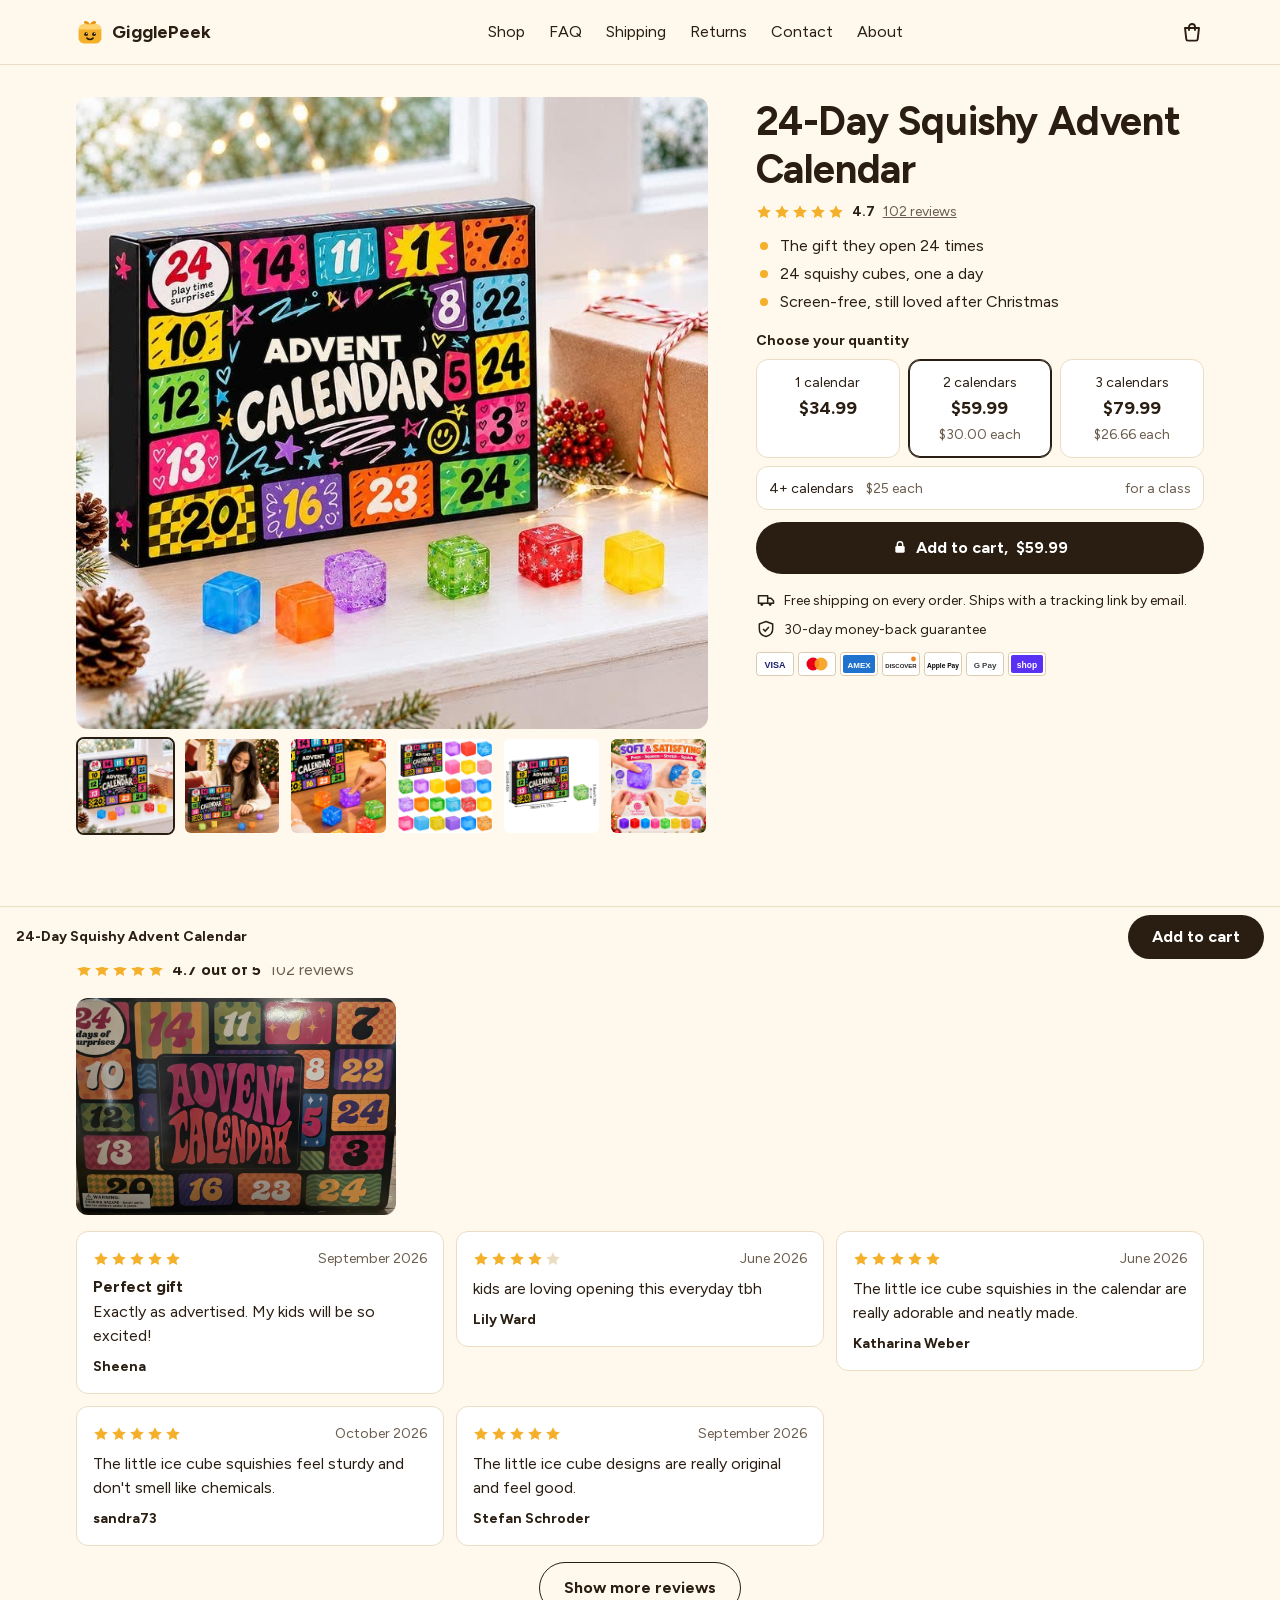
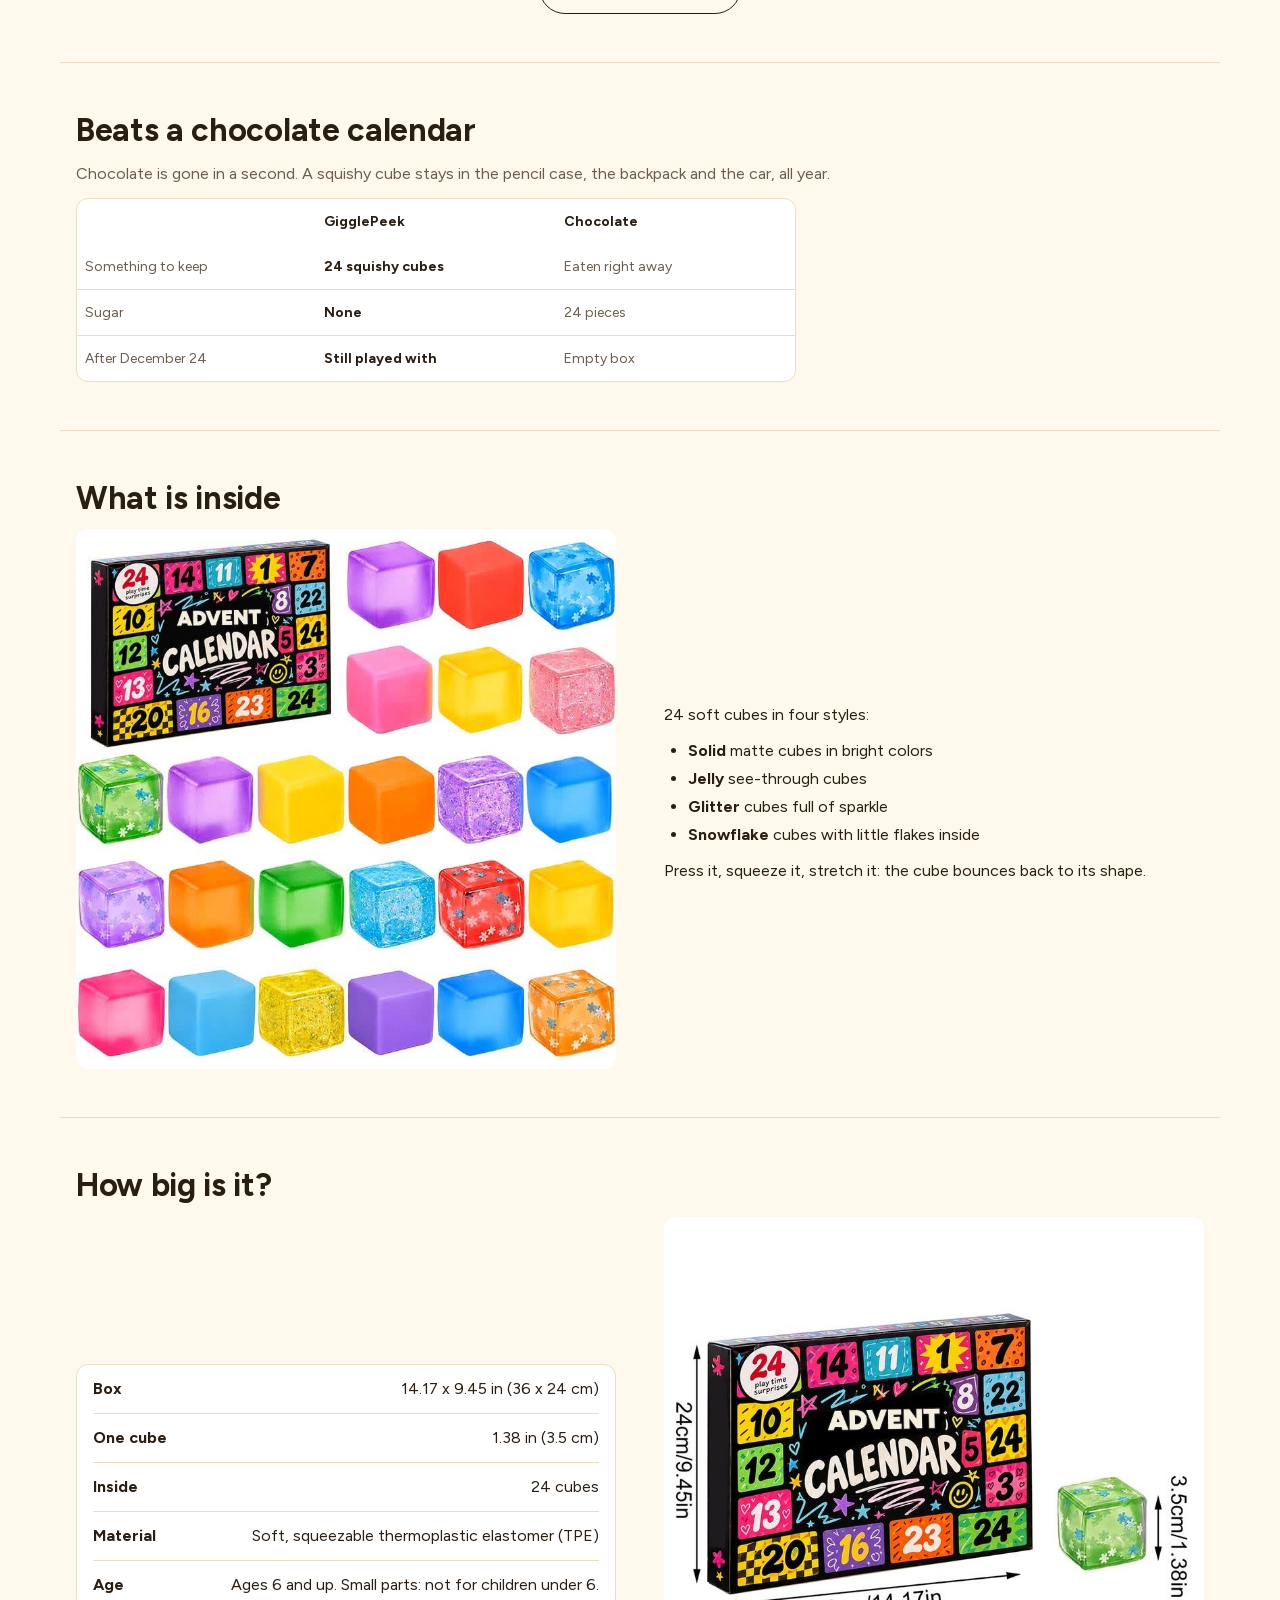
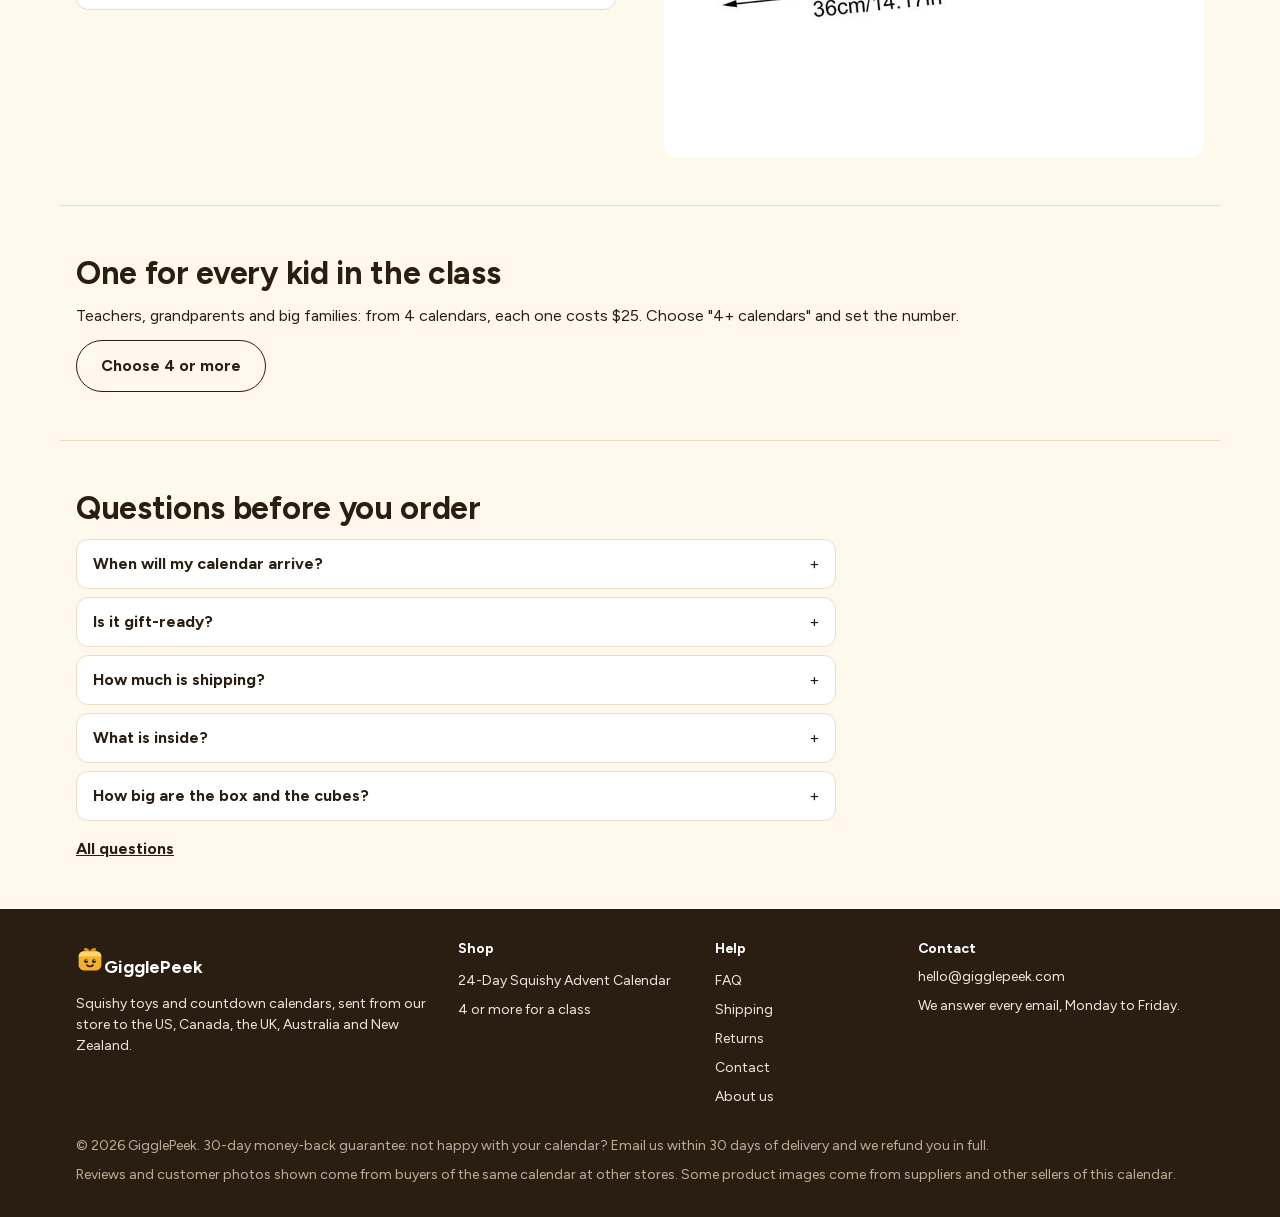
==== commit 79904b87: "Vorschau: nur Vorderseiten-Kundenfoto, Jahr im Fuss aus dem Browser Co-Authored-By: Claude Opus 5.5 " ====
--- a/index.html
+++ b/index.html
@@ -46,7 +46,7 @@
 <section class="block" id="bewertungen">
 <h2>What parents say</h2>
 <p class="bewertungen__zahl"><span class="sterne__reihe" aria-hidden="true"><i class="an"><svg viewBox="0 0 20 20" aria-hidden="true"><path d="M10 1.5l2.6 5.4 5.9.8-4.3 4.1 1 5.8L10 14.8l-5.2 2.8 1-5.8L1.5 7.7l5.9-.8z"/></svg></i><i class="an"><svg viewBox="0 0 20 20" aria-hidden="true"><path d="M10 1.5l2.6 5.4 5.9.8-4.3 4.1 1 5.8L10 14.8l-5.2 2.8 1-5.8L1.5 7.7l5.9-.8z"/></svg></i><i class="an"><svg viewBox="0 0 20 20" aria-hidden="true"><path d="M10 1.5l2.6 5.4 5.9.8-4.3 4.1 1 5.8L10 14.8l-5.2 2.8 1-5.8L1.5 7.7l5.9-.8z"/></svg></i><i class="an"><svg viewBox="0 0 20 20" aria-hidden="true"><path d="M10 1.5l2.6 5.4 5.9.8-4.3 4.1 1 5.8L10 14.8l-5.2 2.8 1-5.8L1.5 7.7l5.9-.8z"/></svg></i><i class="an"><svg viewBox="0 0 20 20" aria-hidden="true"><path d="M10 1.5l2.6 5.4 5.9.8-4.3 4.1 1 5.8L10 14.8l-5.2 2.8 1-5.8L1.5 7.7l5.9-.8z"/></svg></i></span><b>4.7 out of 5</b><span>102 reviews</span></p>
-<div class="kundenfotos" aria-label="Customer photos"><a href="img/kunden/715nzmJnz3L.jpg" target="_blank" rel="noopener"><img src="img/kunden/715nzmJnz3L.jpg" alt="Customer photo of the calendar box" width="1000" height="680"></a><a href="img/kunden/71qnZCAk-4L.jpg" target="_blank" rel="noopener"><img src="img/kunden/71qnZCAk-4L.jpg" alt="Customer photo of the calendar box" width="1000" height="680"></a></div><div class="bewertungen" id="bewertungsliste"><article class="bewertung"><div class="bewertung__kopf"><span class="sterne__reihe" aria-hidden="true"><i class="an"><svg viewBox="0 0 20 20" aria-hidden="true"><path d="M10 1.5l2.6 5.4 5.9.8-4.3 4.1 1 5.8L10 14.8l-5.2 2.8 1-5.8L1.5 7.7l5.9-.8z"/></svg></i><i class="an"><svg viewBox="0 0 20 20" aria-hidden="true"><path d="M10 1.5l2.6 5.4 5.9.8-4.3 4.1 1 5.8L10 14.8l-5.2 2.8 1-5.8L1.5 7.7l5.9-.8z"/></svg></i><i class="an"><svg viewBox="0 0 20 20" aria-hidden="true"><path d="M10 1.5l2.6 5.4 5.9.8-4.3 4.1 1 5.8L10 14.8l-5.2 2.8 1-5.8L1.5 7.7l5.9-.8z"/></svg></i><i class="an"><svg viewBox="0 0 20 20" aria-hidden="true"><path d="M10 1.5l2.6 5.4 5.9.8-4.3 4.1 1 5.8L10 14.8l-5.2 2.8 1-5.8L1.5 7.7l5.9-.8z"/></svg></i><i class="an"><svg viewBox="0 0 20 20" aria-hidden="true"><path d="M10 1.5l2.6 5.4 5.9.8-4.3 4.1 1 5.8L10 14.8l-5.2 2.8 1-5.8L1.5 7.7l5.9-.8z"/></svg></i></span><span class="bewertung__monat">September 2026</span></div>
+<div class="kundenfotos" aria-label="Customer photos"><a href="img/kunden/715nzmJnz3L.jpg" target="_blank" rel="noopener"><img src="img/kunden/715nzmJnz3L.jpg" alt="Customer photo of the calendar box" width="1000" height="680"></a></div><div class="bewertungen" id="bewertungsliste"><article class="bewertung"><div class="bewertung__kopf"><span class="sterne__reihe" aria-hidden="true"><i class="an"><svg viewBox="0 0 20 20" aria-hidden="true"><path d="M10 1.5l2.6 5.4 5.9.8-4.3 4.1 1 5.8L10 14.8l-5.2 2.8 1-5.8L1.5 7.7l5.9-.8z"/></svg></i><i class="an"><svg viewBox="0 0 20 20" aria-hidden="true"><path d="M10 1.5l2.6 5.4 5.9.8-4.3 4.1 1 5.8L10 14.8l-5.2 2.8 1-5.8L1.5 7.7l5.9-.8z"/></svg></i><i class="an"><svg viewBox="0 0 20 20" aria-hidden="true"><path d="M10 1.5l2.6 5.4 5.9.8-4.3 4.1 1 5.8L10 14.8l-5.2 2.8 1-5.8L1.5 7.7l5.9-.8z"/></svg></i><i class="an"><svg viewBox="0 0 20 20" aria-hidden="true"><path d="M10 1.5l2.6 5.4 5.9.8-4.3 4.1 1 5.8L10 14.8l-5.2 2.8 1-5.8L1.5 7.7l5.9-.8z"/></svg></i><i class="an"><svg viewBox="0 0 20 20" aria-hidden="true"><path d="M10 1.5l2.6 5.4 5.9.8-4.3 4.1 1 5.8L10 14.8l-5.2 2.8 1-5.8L1.5 7.7l5.9-.8z"/></svg></i></span><span class="bewertung__monat">September 2026</span></div>
 <h3>Perfect gift</h3><p class="bewertung__text">Exactly as advertised. My kids will be so excited!</p><button type="button" class="bewertung__mehr" hidden>Read more</button><p class="bewertung__name">Sheena</p></article><article class="bewertung"><div class="bewertung__kopf"><span class="sterne__reihe" aria-hidden="true"><i class="an"><svg viewBox="0 0 20 20" aria-hidden="true"><path d="M10 1.5l2.6 5.4 5.9.8-4.3 4.1 1 5.8L10 14.8l-5.2 2.8 1-5.8L1.5 7.7l5.9-.8z"/></svg></i><i class="an"><svg viewBox="0 0 20 20" aria-hidden="true"><path d="M10 1.5l2.6 5.4 5.9.8-4.3 4.1 1 5.8L10 14.8l-5.2 2.8 1-5.8L1.5 7.7l5.9-.8z"/></svg></i><i class="an"><svg viewBox="0 0 20 20" aria-hidden="true"><path d="M10 1.5l2.6 5.4 5.9.8-4.3 4.1 1 5.8L10 14.8l-5.2 2.8 1-5.8L1.5 7.7l5.9-.8z"/></svg></i><i class="an"><svg viewBox="0 0 20 20" aria-hidden="true"><path d="M10 1.5l2.6 5.4 5.9.8-4.3 4.1 1 5.8L10 14.8l-5.2 2.8 1-5.8L1.5 7.7l5.9-.8z"/></svg></i><i class="aus"><svg viewBox="0 0 20 20" aria-hidden="true"><path d="M10 1.5l2.6 5.4 5.9.8-4.3 4.1 1 5.8L10 14.8l-5.2 2.8 1-5.8L1.5 7.7l5.9-.8z"/></svg></i></span><span class="bewertung__monat">June 2026</span></div>
 <p class="bewertung__text">kids are loving opening this everyday tbh</p><button type="button" class="bewertung__mehr" hidden>Read more</button><p class="bewertung__name">Lily Ward</p></article><article class="bewertung"><div class="bewertung__kopf"><span class="sterne__reihe" aria-hidden="true"><i class="an"><svg viewBox="0 0 20 20" aria-hidden="true"><path d="M10 1.5l2.6 5.4 5.9.8-4.3 4.1 1 5.8L10 14.8l-5.2 2.8 1-5.8L1.5 7.7l5.9-.8z"/></svg></i><i class="an"><svg viewBox="0 0 20 20" aria-hidden="true"><path d="M10 1.5l2.6 5.4 5.9.8-4.3 4.1 1 5.8L10 14.8l-5.2 2.8 1-5.8L1.5 7.7l5.9-.8z"/></svg></i><i class="an"><svg viewBox="0 0 20 20" aria-hidden="true"><path d="M10 1.5l2.6 5.4 5.9.8-4.3 4.1 1 5.8L10 14.8l-5.2 2.8 1-5.8L1.5 7.7l5.9-.8z"/></svg></i><i class="an"><svg viewBox="0 0 20 20" aria-hidden="true"><path d="M10 1.5l2.6 5.4 5.9.8-4.3 4.1 1 5.8L10 14.8l-5.2 2.8 1-5.8L1.5 7.7l5.9-.8z"/></svg></i><i class="an"><svg viewBox="0 0 20 20" aria-hidden="true"><path d="M10 1.5l2.6 5.4 5.9.8-4.3 4.1 1 5.8L10 14.8l-5.2 2.8 1-5.8L1.5 7.7l5.9-.8z"/></svg></i></span><span class="bewertung__monat">June 2026</span></div>
 <p class="bewertung__text">The little ice cube squishies in the calendar are really adorable and neatly made.</p><button type="button" class="bewertung__mehr" hidden>Read more</button><p class="bewertung__name">Katharina Weber</p></article><article class="bewertung"><div class="bewertung__kopf"><span class="sterne__reihe" aria-hidden="true"><i class="an"><svg viewBox="0 0 20 20" aria-hidden="true"><path d="M10 1.5l2.6 5.4 5.9.8-4.3 4.1 1 5.8L10 14.8l-5.2 2.8 1-5.8L1.5 7.7l5.9-.8z"/></svg></i><i class="an"><svg viewBox="0 0 20 20" aria-hidden="true"><path d="M10 1.5l2.6 5.4 5.9.8-4.3 4.1 1 5.8L10 14.8l-5.2 2.8 1-5.8L1.5 7.7l5.9-.8z"/></svg></i><i class="an"><svg viewBox="0 0 20 20" aria-hidden="true"><path d="M10 1.5l2.6 5.4 5.9.8-4.3 4.1 1 5.8L10 14.8l-5.2 2.8 1-5.8L1.5 7.7l5.9-.8z"/></svg></i><i class="an"><svg viewBox="0 0 20 20" aria-hidden="true"><path d="M10 1.5l2.6 5.4 5.9.8-4.3 4.1 1 5.8L10 14.8l-5.2 2.8 1-5.8L1.5 7.7l5.9-.8z"/></svg></i><i class="an"><svg viewBox="0 0 20 20" aria-hidden="true"><path d="M10 1.5l2.6 5.4 5.9.8-4.3 4.1 1 5.8L10 14.8l-5.2 2.8 1-5.8L1.5 7.7l5.9-.8z"/></svg></i></span><span class="bewertung__monat">October 2026</span></div>
@@ -117,7 +117,7 @@
 <div><h3>Help</h3><a href="pages/faq/">FAQ</a><a href="pages/shipping/">Shipping</a><a href="pages/returns/">Returns</a><a href="pages/contact/">Contact</a><a href="pages/about/">About us</a></div>
 <div><h3>Contact</h3><p>hello@gigglepeek.com</p><p>We answer every email, Monday to Friday.</p></div>
 </div>
-<p class="fuss__klein">&copy; 2026 GigglePeek. 30-day money-back guarantee: not happy with your calendar? Email us within 30 days of delivery and we refund you in full.</p>
+<p class="fuss__klein">&copy; <span class="jahr">2026</span> GigglePeek. 30-day money-back guarantee: not happy with your calendar? Email us within 30 days of delivery and we refund you in full.</p><script>document.querySelectorAll(".jahr").forEach(function(e){e.textContent=new Date().getFullYear()})</script>
 <p class="fuss__klein fuss__herkunft">Reviews and customer photos shown come from buyers of the same calendar at other stores. Some product images come from suppliers and other sellers of this calendar.</p>
 </footer>
 <div class="hinweis" id="hinweis" role="status" aria-live="polite"></div>
--- a/assets/shop.css
+++ b/assets/shop.css
@@ -106,6 +106,7 @@
 .bewertungen{display:grid;gap:var(--s3)}
 .kundenfotos{display:grid;grid-template-columns:1fr 1fr;gap:var(--s2);margin:0 0 var(--s4)}
 .kundenfotos a{display:block}
+.kundenfotos a:only-child{grid-column:1/-1}
 .kundenfotos img{width:100%;height:auto;aspect-ratio:1000/680;object-fit:cover;border-radius:var(--r)}
 .bewertung,.karte{background:var(--weiss);border:1px solid var(--linie);border-radius:var(--r);padding:var(--s4)}
 .bewertung__kopf{display:flex;justify-content:space-between;align-items:center;gap:var(--s3);margin-bottom:var(--s2)}
@@ -199,6 +200,7 @@
   .faq{max-width:760px}
   .bewertungen{grid-template-columns:repeat(3,1fr);align-items:start}
   .kundenfotos{grid-template-columns:repeat(auto-fill,minmax(260px,320px))}
+  .kundenfotos a:only-child{grid-column:auto}
   .fuss__in{grid-template-columns:2fr 1.3fr 1fr 1.6fr}
   .fuss{padding-bottom:var(--s6)}
   .kontakt{grid-template-columns:1fr 1fr}
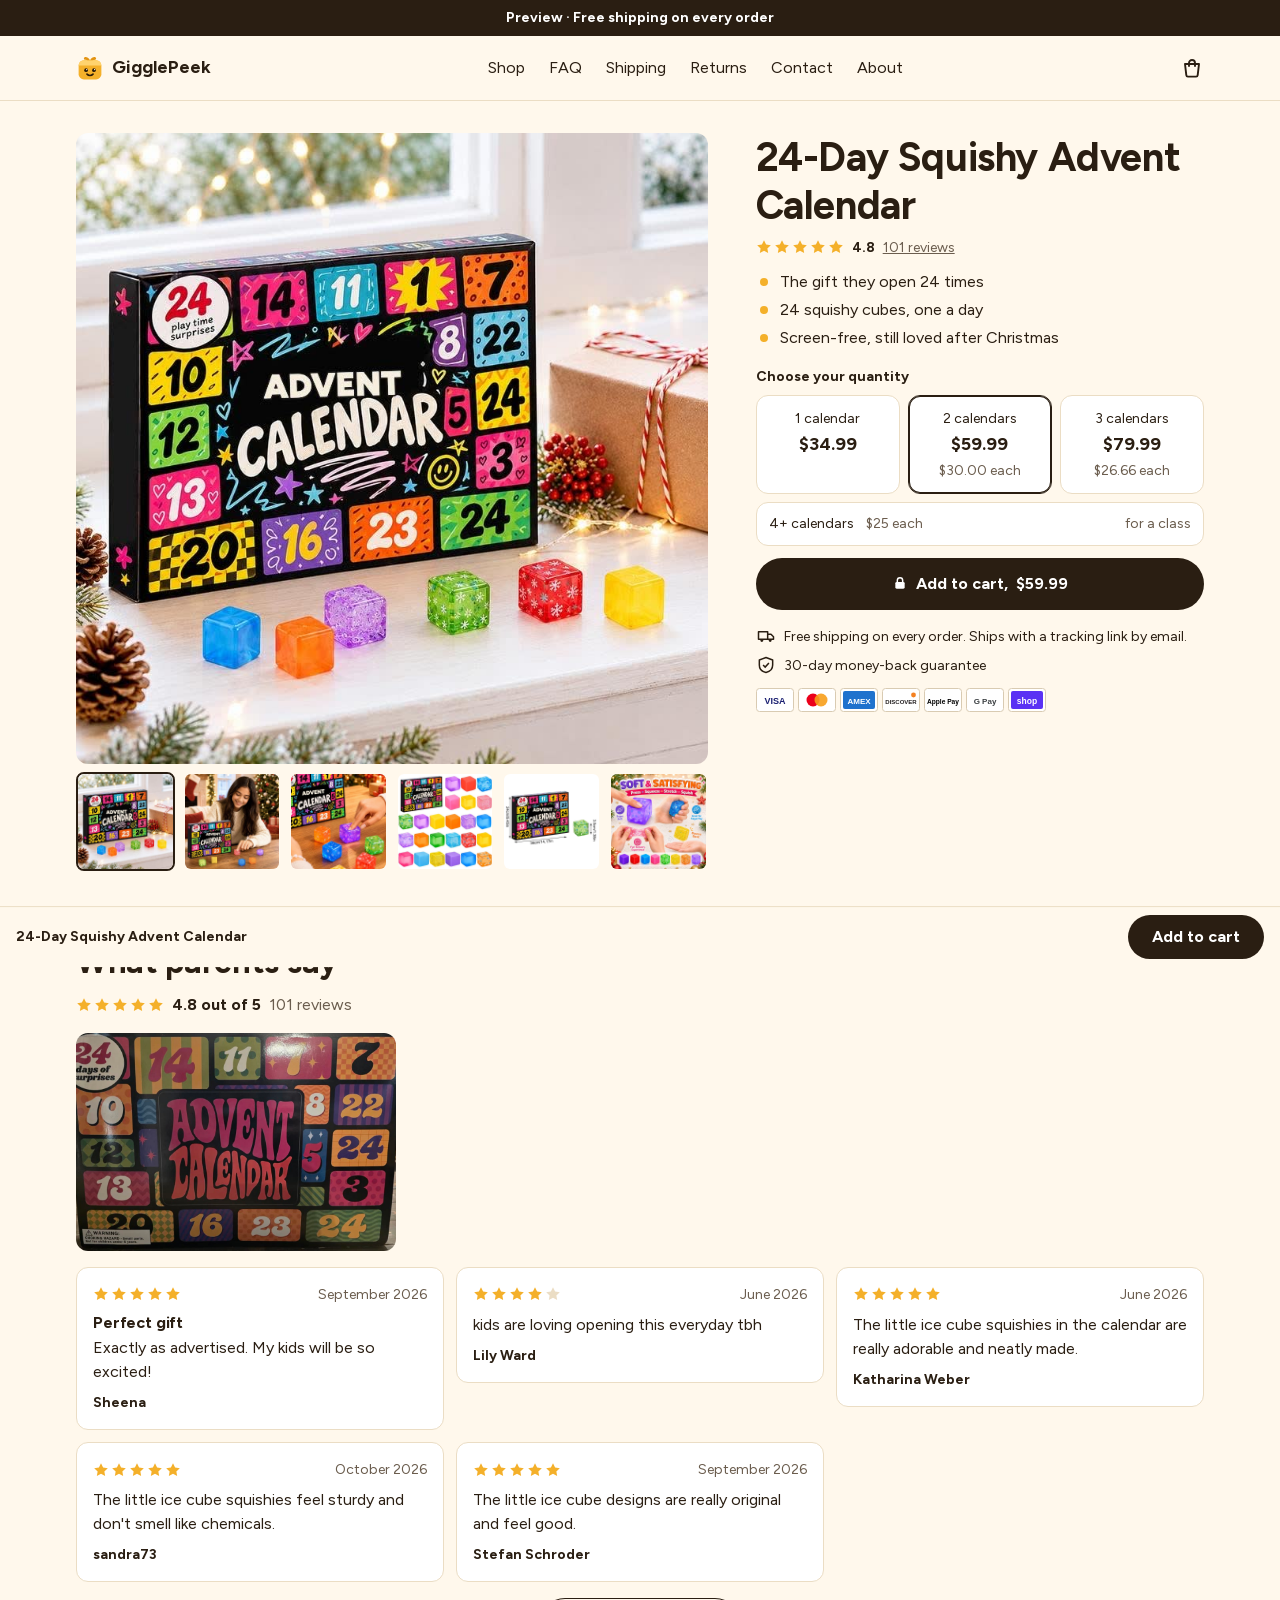
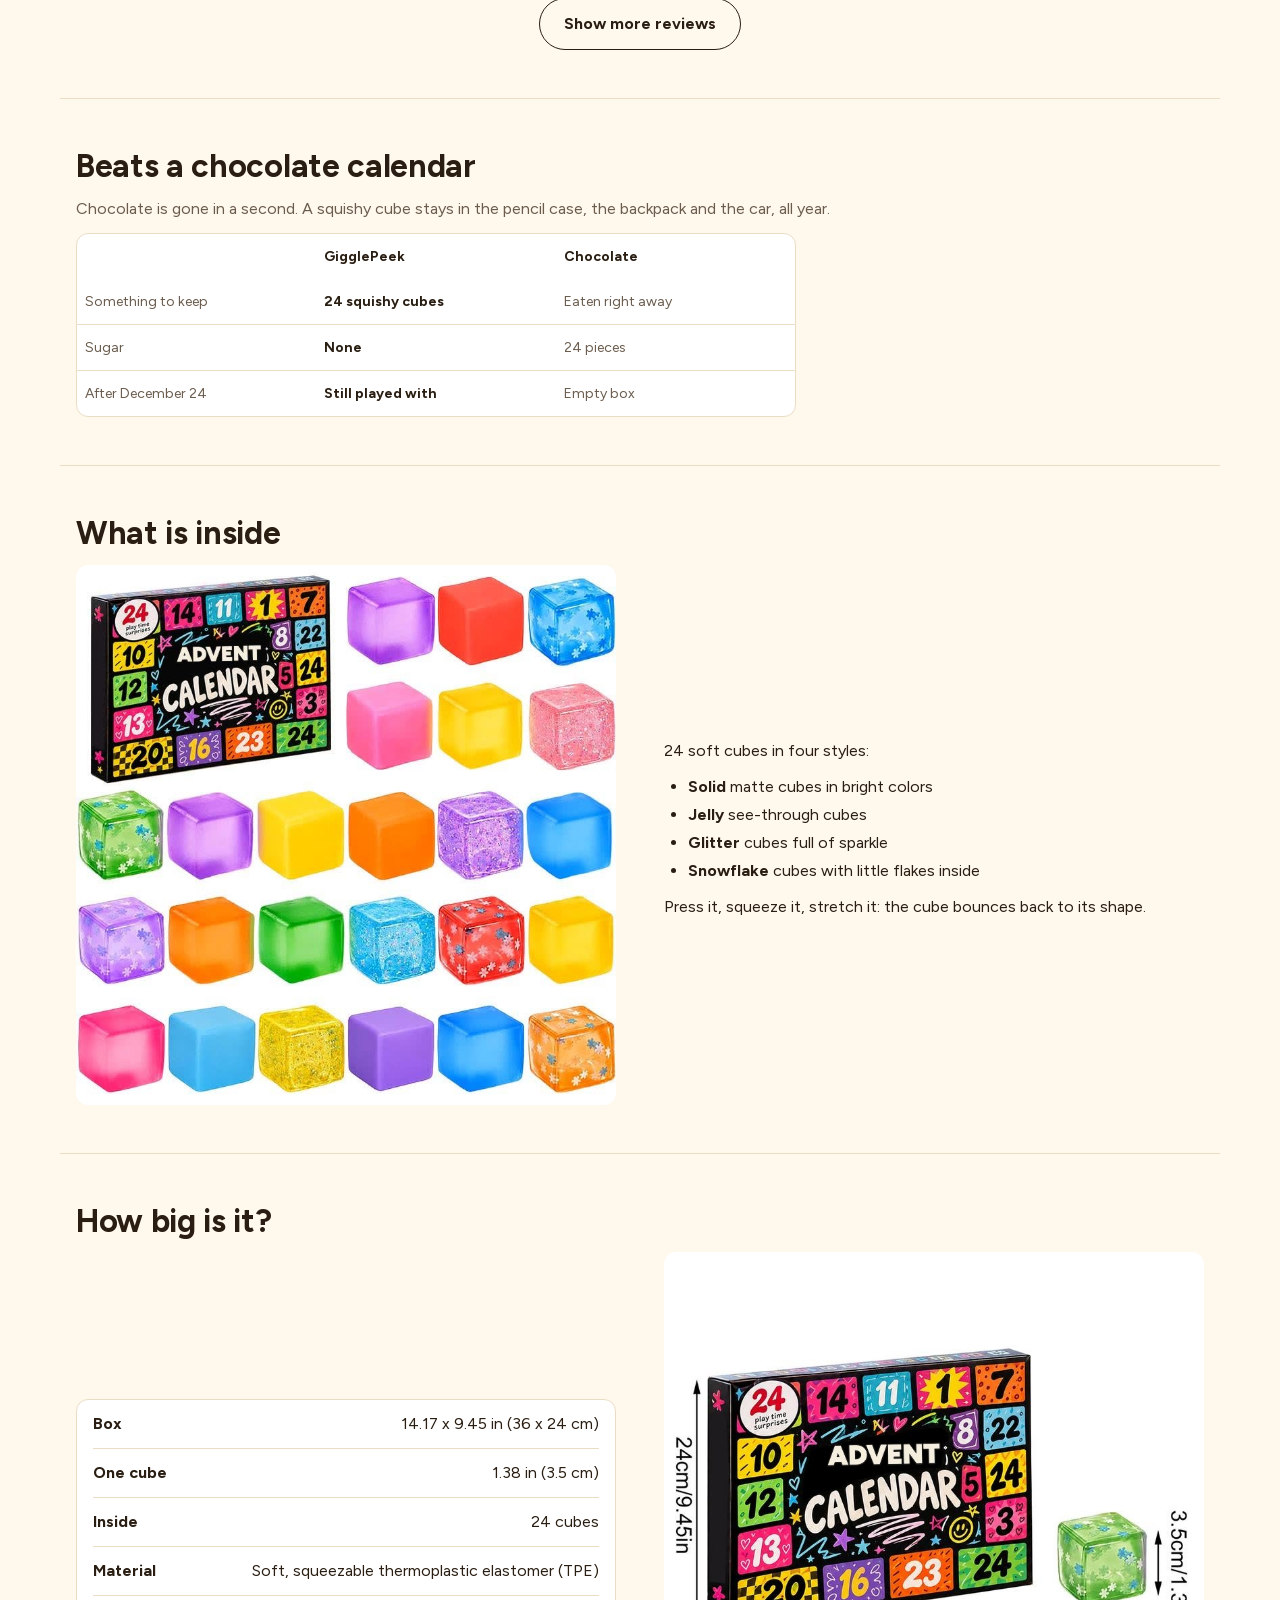
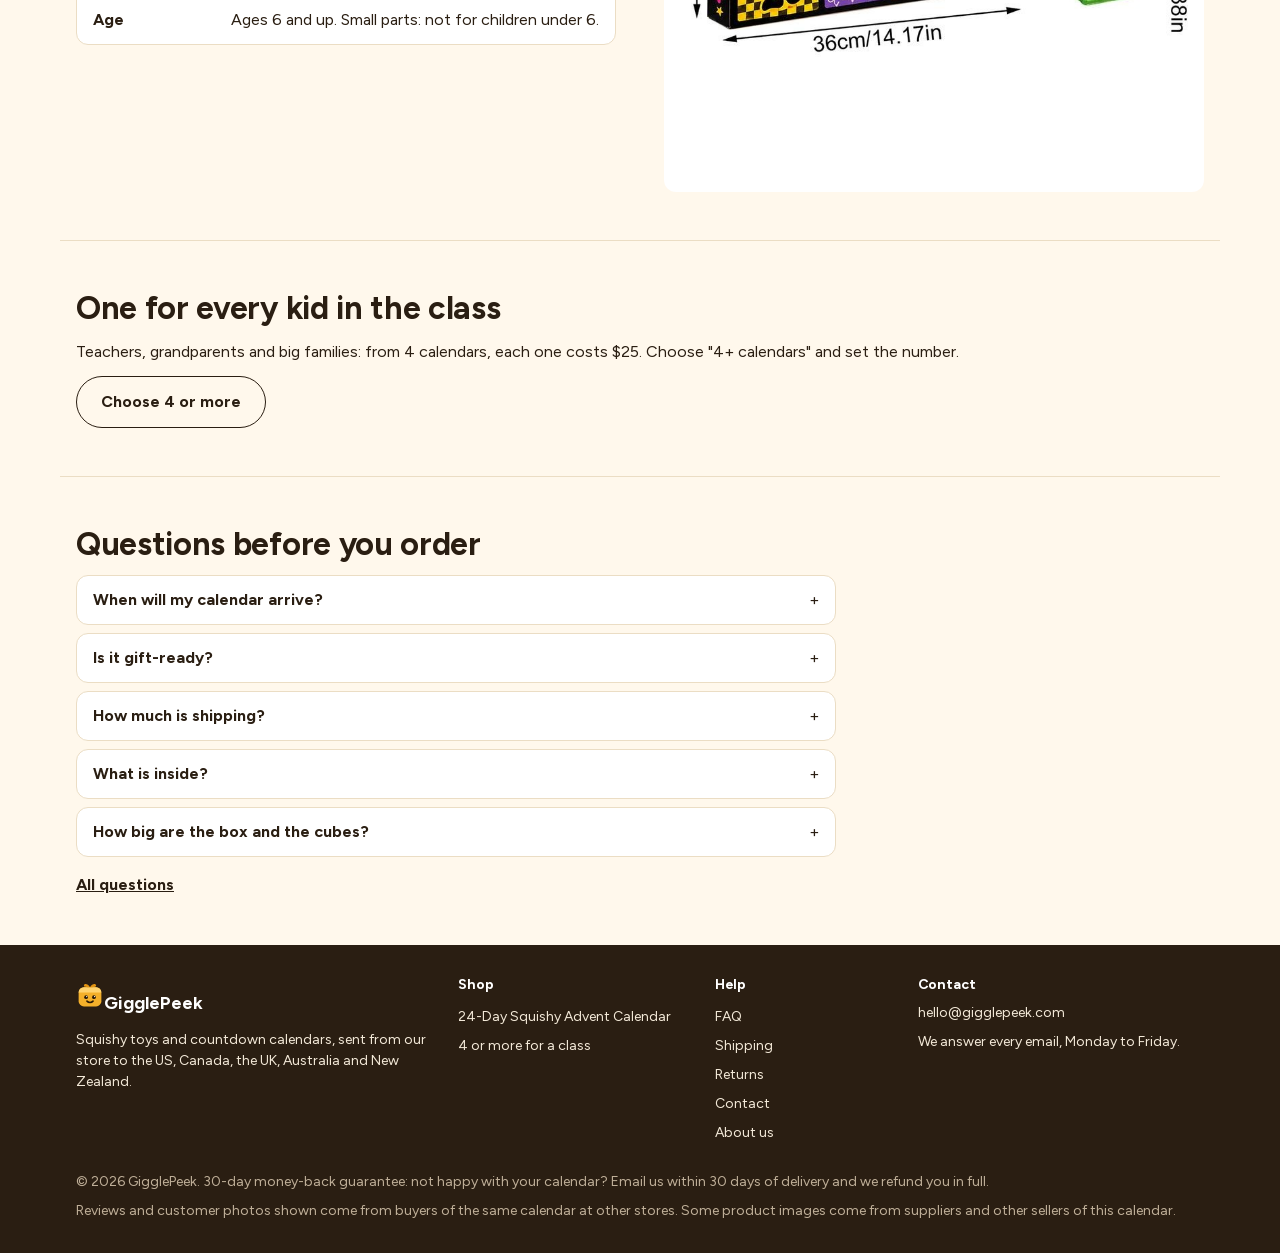
==== commit d617b45c: "GigglePeek: Tueren-Bewertung raus (101, 4.8), Vorschauzeile oben Co-Authored-By: Claude Opus 5.5 <no" ====
--- a/index.html
+++ b/index.html
@@ -9,6 +9,7 @@
 <link rel="stylesheet" href="assets/shop.css">
 <link rel="icon" href="assets/icon.svg" type="image/svg+xml">
 </head><body>
+<div class="vorschauband">Preview · Free shipping on every order</div>
 <header class="kopf"><div class="kopf__in">
 <a class="logo" href="./" aria-label="GigglePeek home"><svg class="logo__zeichen" viewBox="0 0 32 32" aria-hidden="true"><rect x="3" y="7" width="26" height="22" rx="6" fill="#F4B02A"/><path d="M3 13a6 6 0 0 1 6-6h14a6 6 0 0 1 6 6z" fill="#FFD36E"/><path d="M16 7c-2.4-4.2-7-4.4-7-1.6 0 1.6 3.2 1.6 7 1.6zm0 0c2.4-4.2 7-4.4 7-1.6 0 1.6-3.2 1.6-7 1.6z" fill="#E39412"/><circle cx="11.5" cy="18.5" r="2.1" fill="#2A1A05"/><circle cx="20.5" cy="18.5" r="2.1" fill="#2A1A05"/><circle cx="12.2" cy="17.8" r=".7" fill="#fff"/><circle cx="21.2" cy="17.8" r=".7" fill="#fff"/><path d="M12.5 23c1.9 2 5.1 2 7 0" stroke="#2A1A05" stroke-width="1.8" stroke-linecap="round" fill="none"/></svg><span>Giggle<b>Peek</b></span></a>
 <nav class="kopf__nav" aria-label="Main"><a href="./">Shop</a><a href="pages/faq/">FAQ</a><a href="pages/shipping/">Shipping</a><a href="pages/returns/">Returns</a><a href="pages/contact/">Contact</a><a href="pages/about/">About</a></nav>
@@ -23,7 +24,7 @@
 </div>
 <div class="kasten">
 <h1>24-Day Squishy Advent Calendar</h1>
-<a class="sterne" href="#bewertungen"><span class="sterne__reihe" aria-hidden="true"><i class="an"><svg viewBox="0 0 20 20" aria-hidden="true"><path d="M10 1.5l2.6 5.4 5.9.8-4.3 4.1 1 5.8L10 14.8l-5.2 2.8 1-5.8L1.5 7.7l5.9-.8z"/></svg></i><i class="an"><svg viewBox="0 0 20 20" aria-hidden="true"><path d="M10 1.5l2.6 5.4 5.9.8-4.3 4.1 1 5.8L10 14.8l-5.2 2.8 1-5.8L1.5 7.7l5.9-.8z"/></svg></i><i class="an"><svg viewBox="0 0 20 20" aria-hidden="true"><path d="M10 1.5l2.6 5.4 5.9.8-4.3 4.1 1 5.8L10 14.8l-5.2 2.8 1-5.8L1.5 7.7l5.9-.8z"/></svg></i><i class="an"><svg viewBox="0 0 20 20" aria-hidden="true"><path d="M10 1.5l2.6 5.4 5.9.8-4.3 4.1 1 5.8L10 14.8l-5.2 2.8 1-5.8L1.5 7.7l5.9-.8z"/></svg></i><i class="an"><svg viewBox="0 0 20 20" aria-hidden="true"><path d="M10 1.5l2.6 5.4 5.9.8-4.3 4.1 1 5.8L10 14.8l-5.2 2.8 1-5.8L1.5 7.7l5.9-.8z"/></svg></i></span><b>4.7</b> <span>102 reviews</span></a>
+<a class="sterne" href="#bewertungen"><span class="sterne__reihe" aria-hidden="true"><i class="an"><svg viewBox="0 0 20 20" aria-hidden="true"><path d="M10 1.5l2.6 5.4 5.9.8-4.3 4.1 1 5.8L10 14.8l-5.2 2.8 1-5.8L1.5 7.7l5.9-.8z"/></svg></i><i class="an"><svg viewBox="0 0 20 20" aria-hidden="true"><path d="M10 1.5l2.6 5.4 5.9.8-4.3 4.1 1 5.8L10 14.8l-5.2 2.8 1-5.8L1.5 7.7l5.9-.8z"/></svg></i><i class="an"><svg viewBox="0 0 20 20" aria-hidden="true"><path d="M10 1.5l2.6 5.4 5.9.8-4.3 4.1 1 5.8L10 14.8l-5.2 2.8 1-5.8L1.5 7.7l5.9-.8z"/></svg></i><i class="an"><svg viewBox="0 0 20 20" aria-hidden="true"><path d="M10 1.5l2.6 5.4 5.9.8-4.3 4.1 1 5.8L10 14.8l-5.2 2.8 1-5.8L1.5 7.7l5.9-.8z"/></svg></i><i class="an"><svg viewBox="0 0 20 20" aria-hidden="true"><path d="M10 1.5l2.6 5.4 5.9.8-4.3 4.1 1 5.8L10 14.8l-5.2 2.8 1-5.8L1.5 7.7l5.9-.8z"/></svg></i></span><b>4.8</b> <span>101 reviews</span></a>
 <ul class="nutzen">
 <li>The gift they open 24 times</li>
 <li>24 squishy cubes, one a day</li>
@@ -45,14 +46,14 @@
 </section>
 <section class="block" id="bewertungen">
 <h2>What parents say</h2>
-<p class="bewertungen__zahl"><span class="sterne__reihe" aria-hidden="true"><i class="an"><svg viewBox="0 0 20 20" aria-hidden="true"><path d="M10 1.5l2.6 5.4 5.9.8-4.3 4.1 1 5.8L10 14.8l-5.2 2.8 1-5.8L1.5 7.7l5.9-.8z"/></svg></i><i class="an"><svg viewBox="0 0 20 20" aria-hidden="true"><path d="M10 1.5l2.6 5.4 5.9.8-4.3 4.1 1 5.8L10 14.8l-5.2 2.8 1-5.8L1.5 7.7l5.9-.8z"/></svg></i><i class="an"><svg viewBox="0 0 20 20" aria-hidden="true"><path d="M10 1.5l2.6 5.4 5.9.8-4.3 4.1 1 5.8L10 14.8l-5.2 2.8 1-5.8L1.5 7.7l5.9-.8z"/></svg></i><i class="an"><svg viewBox="0 0 20 20" aria-hidden="true"><path d="M10 1.5l2.6 5.4 5.9.8-4.3 4.1 1 5.8L10 14.8l-5.2 2.8 1-5.8L1.5 7.7l5.9-.8z"/></svg></i><i class="an"><svg viewBox="0 0 20 20" aria-hidden="true"><path d="M10 1.5l2.6 5.4 5.9.8-4.3 4.1 1 5.8L10 14.8l-5.2 2.8 1-5.8L1.5 7.7l5.9-.8z"/></svg></i></span><b>4.7 out of 5</b><span>102 reviews</span></p>
+<p class="bewertungen__zahl"><span class="sterne__reihe" aria-hidden="true"><i class="an"><svg viewBox="0 0 20 20" aria-hidden="true"><path d="M10 1.5l2.6 5.4 5.9.8-4.3 4.1 1 5.8L10 14.8l-5.2 2.8 1-5.8L1.5 7.7l5.9-.8z"/></svg></i><i class="an"><svg viewBox="0 0 20 20" aria-hidden="true"><path d="M10 1.5l2.6 5.4 5.9.8-4.3 4.1 1 5.8L10 14.8l-5.2 2.8 1-5.8L1.5 7.7l5.9-.8z"/></svg></i><i class="an"><svg viewBox="0 0 20 20" aria-hidden="true"><path d="M10 1.5l2.6 5.4 5.9.8-4.3 4.1 1 5.8L10 14.8l-5.2 2.8 1-5.8L1.5 7.7l5.9-.8z"/></svg></i><i class="an"><svg viewBox="0 0 20 20" aria-hidden="true"><path d="M10 1.5l2.6 5.4 5.9.8-4.3 4.1 1 5.8L10 14.8l-5.2 2.8 1-5.8L1.5 7.7l5.9-.8z"/></svg></i><i class="an"><svg viewBox="0 0 20 20" aria-hidden="true"><path d="M10 1.5l2.6 5.4 5.9.8-4.3 4.1 1 5.8L10 14.8l-5.2 2.8 1-5.8L1.5 7.7l5.9-.8z"/></svg></i></span><b>4.8 out of 5</b><span>101 reviews</span></p>
 <div class="kundenfotos" aria-label="Customer photos"><a href="img/kunden/715nzmJnz3L.jpg" target="_blank" rel="noopener"><img src="img/kunden/715nzmJnz3L.jpg" alt="Customer photo of the calendar box" width="1000" height="680"></a></div><div class="bewertungen" id="bewertungsliste"><article class="bewertung"><div class="bewertung__kopf"><span class="sterne__reihe" aria-hidden="true"><i class="an"><svg viewBox="0 0 20 20" aria-hidden="true"><path d="M10 1.5l2.6 5.4 5.9.8-4.3 4.1 1 5.8L10 14.8l-5.2 2.8 1-5.8L1.5 7.7l5.9-.8z"/></svg></i><i class="an"><svg viewBox="0 0 20 20" aria-hidden="true"><path d="M10 1.5l2.6 5.4 5.9.8-4.3 4.1 1 5.8L10 14.8l-5.2 2.8 1-5.8L1.5 7.7l5.9-.8z"/></svg></i><i class="an"><svg viewBox="0 0 20 20" aria-hidden="true"><path d="M10 1.5l2.6 5.4 5.9.8-4.3 4.1 1 5.8L10 14.8l-5.2 2.8 1-5.8L1.5 7.7l5.9-.8z"/></svg></i><i class="an"><svg viewBox="0 0 20 20" aria-hidden="true"><path d="M10 1.5l2.6 5.4 5.9.8-4.3 4.1 1 5.8L10 14.8l-5.2 2.8 1-5.8L1.5 7.7l5.9-.8z"/></svg></i><i class="an"><svg viewBox="0 0 20 20" aria-hidden="true"><path d="M10 1.5l2.6 5.4 5.9.8-4.3 4.1 1 5.8L10 14.8l-5.2 2.8 1-5.8L1.5 7.7l5.9-.8z"/></svg></i></span><span class="bewertung__monat">September 2026</span></div>
 <h3>Perfect gift</h3><p class="bewertung__text">Exactly as advertised. My kids will be so excited!</p><button type="button" class="bewertung__mehr" hidden>Read more</button><p class="bewertung__name">Sheena</p></article><article class="bewertung"><div class="bewertung__kopf"><span class="sterne__reihe" aria-hidden="true"><i class="an"><svg viewBox="0 0 20 20" aria-hidden="true"><path d="M10 1.5l2.6 5.4 5.9.8-4.3 4.1 1 5.8L10 14.8l-5.2 2.8 1-5.8L1.5 7.7l5.9-.8z"/></svg></i><i class="an"><svg viewBox="0 0 20 20" aria-hidden="true"><path d="M10 1.5l2.6 5.4 5.9.8-4.3 4.1 1 5.8L10 14.8l-5.2 2.8 1-5.8L1.5 7.7l5.9-.8z"/></svg></i><i class="an"><svg viewBox="0 0 20 20" aria-hidden="true"><path d="M10 1.5l2.6 5.4 5.9.8-4.3 4.1 1 5.8L10 14.8l-5.2 2.8 1-5.8L1.5 7.7l5.9-.8z"/></svg></i><i class="an"><svg viewBox="0 0 20 20" aria-hidden="true"><path d="M10 1.5l2.6 5.4 5.9.8-4.3 4.1 1 5.8L10 14.8l-5.2 2.8 1-5.8L1.5 7.7l5.9-.8z"/></svg></i><i class="aus"><svg viewBox="0 0 20 20" aria-hidden="true"><path d="M10 1.5l2.6 5.4 5.9.8-4.3 4.1 1 5.8L10 14.8l-5.2 2.8 1-5.8L1.5 7.7l5.9-.8z"/></svg></i></span><span class="bewertung__monat">June 2026</span></div>
 <p class="bewertung__text">kids are loving opening this everyday tbh</p><button type="button" class="bewertung__mehr" hidden>Read more</button><p class="bewertung__name">Lily Ward</p></article><article class="bewertung"><div class="bewertung__kopf"><span class="sterne__reihe" aria-hidden="true"><i class="an"><svg viewBox="0 0 20 20" aria-hidden="true"><path d="M10 1.5l2.6 5.4 5.9.8-4.3 4.1 1 5.8L10 14.8l-5.2 2.8 1-5.8L1.5 7.7l5.9-.8z"/></svg></i><i class="an"><svg viewBox="0 0 20 20" aria-hidden="true"><path d="M10 1.5l2.6 5.4 5.9.8-4.3 4.1 1 5.8L10 14.8l-5.2 2.8 1-5.8L1.5 7.7l5.9-.8z"/></svg></i><i class="an"><svg viewBox="0 0 20 20" aria-hidden="true"><path d="M10 1.5l2.6 5.4 5.9.8-4.3 4.1 1 5.8L10 14.8l-5.2 2.8 1-5.8L1.5 7.7l5.9-.8z"/></svg></i><i class="an"><svg viewBox="0 0 20 20" aria-hidden="true"><path d="M10 1.5l2.6 5.4 5.9.8-4.3 4.1 1 5.8L10 14.8l-5.2 2.8 1-5.8L1.5 7.7l5.9-.8z"/></svg></i><i class="an"><svg viewBox="0 0 20 20" aria-hidden="true"><path d="M10 1.5l2.6 5.4 5.9.8-4.3 4.1 1 5.8L10 14.8l-5.2 2.8 1-5.8L1.5 7.7l5.9-.8z"/></svg></i></span><span class="bewertung__monat">June 2026</span></div>
 <p class="bewertung__text">The little ice cube squishies in the calendar are really adorable and neatly made.</p><button type="button" class="bewertung__mehr" hidden>Read more</button><p class="bewertung__name">Katharina Weber</p></article><article class="bewertung"><div class="bewertung__kopf"><span class="sterne__reihe" aria-hidden="true"><i class="an"><svg viewBox="0 0 20 20" aria-hidden="true"><path d="M10 1.5l2.6 5.4 5.9.8-4.3 4.1 1 5.8L10 14.8l-5.2 2.8 1-5.8L1.5 7.7l5.9-.8z"/></svg></i><i class="an"><svg viewBox="0 0 20 20" aria-hidden="true"><path d="M10 1.5l2.6 5.4 5.9.8-4.3 4.1 1 5.8L10 14.8l-5.2 2.8 1-5.8L1.5 7.7l5.9-.8z"/></svg></i><i class="an"><svg viewBox="0 0 20 20" aria-hidden="true"><path d="M10 1.5l2.6 5.4 5.9.8-4.3 4.1 1 5.8L10 14.8l-5.2 2.8 1-5.8L1.5 7.7l5.9-.8z"/></svg></i><i class="an"><svg viewBox="0 0 20 20" aria-hidden="true"><path d="M10 1.5l2.6 5.4 5.9.8-4.3 4.1 1 5.8L10 14.8l-5.2 2.8 1-5.8L1.5 7.7l5.9-.8z"/></svg></i><i class="an"><svg viewBox="0 0 20 20" aria-hidden="true"><path d="M10 1.5l2.6 5.4 5.9.8-4.3 4.1 1 5.8L10 14.8l-5.2 2.8 1-5.8L1.5 7.7l5.9-.8z"/></svg></i></span><span class="bewertung__monat">October 2026</span></div>
 <p class="bewertung__text">The little ice cube squishies feel sturdy and don&#x27;t smell like chemicals.</p><button type="button" class="bewertung__mehr" hidden>Read more</button><p class="bewertung__name">sandra73</p></article><article class="bewertung"><div class="bewertung__kopf"><span class="sterne__reihe" aria-hidden="true"><i class="an"><svg viewBox="0 0 20 20" aria-hidden="true"><path d="M10 1.5l2.6 5.4 5.9.8-4.3 4.1 1 5.8L10 14.8l-5.2 2.8 1-5.8L1.5 7.7l5.9-.8z"/></svg></i><i class="an"><svg viewBox="0 0 20 20" aria-hidden="true"><path d="M10 1.5l2.6 5.4 5.9.8-4.3 4.1 1 5.8L10 14.8l-5.2 2.8 1-5.8L1.5 7.7l5.9-.8z"/></svg></i><i class="an"><svg viewBox="0 0 20 20" aria-hidden="true"><path d="M10 1.5l2.6 5.4 5.9.8-4.3 4.1 1 5.8L10 14.8l-5.2 2.8 1-5.8L1.5 7.7l5.9-.8z"/></svg></i><i class="an"><svg viewBox="0 0 20 20" aria-hidden="true"><path d="M10 1.5l2.6 5.4 5.9.8-4.3 4.1 1 5.8L10 14.8l-5.2 2.8 1-5.8L1.5 7.7l5.9-.8z"/></svg></i><i class="an"><svg viewBox="0 0 20 20" aria-hidden="true"><path d="M10 1.5l2.6 5.4 5.9.8-4.3 4.1 1 5.8L10 14.8l-5.2 2.8 1-5.8L1.5 7.7l5.9-.8z"/></svg></i></span><span class="bewertung__monat">September 2026</span></div>
 <p class="bewertung__text">The little ice cube designs are really original and feel good.</p><button type="button" class="bewertung__mehr" hidden>Read more</button><p class="bewertung__name">Stefan Schroder</p></article></div>
-<button type="button" class="mehr-knopf" id="mehrbewertungen" data-quelle="assets/bewertungen.json" data-gesamt="102">Show more reviews</button><script type="application/json" id="bewertungsdaten">[{"name":"markus91","n":5,"titel":"","text":"the kids were super happy !! :)","monat":"October 2026"},{"name":"alexandre","n":5,"titel":"super","text":"very satisfied","monat":"September 2026"},{"name":"raphael","n":5,"titel":"","text":"very pretty calendar","monat":"September 2026"},{"name":"Romain Legrand","n":5,"titel":"","text":"very good","monat":"May 2026"},{"name":"Ben","n":5,"titel":"","text":"top","monat":"October 2026"},{"name":"gabin19","n":5,"titel":"","text":"super","monat":"May 2026"},{"name":"Mike","n":5,"titel":"Amazing price!","text":"Great quality!!","monat":"September 2026"},{"name":"jeanne47","n":5,"titel":"","text":"magnificent","monat":"April 2026"},{"name":"Theodore Carter","n":5,"titel":"really fun","text":"kept the little ones entertained every morning leading up to the holidays","monat":"July 2026"},{"name":"paul22","n":4,"titel":"average","text":"a bit smaller than I thought","monat":"June 2026"},{"name":"Jonas Haas","n":5,"titel":"","text":"super cute","monat":"September 2026"},{"name":"kevin69","n":5,"titel":"","text":"adorable","monat":"September 2026"},{"name":"Lea F.","n":4,"titel":"","text":"nice","monat":"August 2026"},{"name":"Customer","n":5,"titel":"Good quality and the size is perfect","text":"Good quality and the size is perfect.","monat":"November 2026"},{"name":"Jacob D.","n":5,"titel":"great idea","text":"such a fun change from the usual chocolate calendars","monat":"September 2026"},{"name":"Agathe Lefevre","n":5,"titel":"","text":"perfect","monat":"July 2026"},{"name":"Paul Schneider","n":5,"titel":"","text":"really cute for the price","monat":"October 2026"},{"name":"Antoine R.","n":5,"titel":"","text":"flawless","monat":"September 2026"},{"name":"Johanna R.","n":5,"titel":"","text":"already looking forward to December, looks good","monat":"July 2026"},{"name":"ines57","n":5,"titel":"","text":"received quickly, well packed","monat":"August 2026"},{"name":"Sarah Andre","n":5,"titel":"nice","text":"as described","monat":"August 2026"},{"name":"Laura","n":1,"titel":"Over priced","text":"Box came bashed up, there's no doors on them like the picture unfortunately, it's just a tray with them inside so not great with it being advertised as an advent calendar. Contents looks intact so ill remove them and package them individually","monat":"October 2026"},{"name":"marie26","n":5,"titel":"","text":"very beautiful","monat":"October 2026"},{"name":"dennis93","n":4,"titel":"","text":"quite okay","monat":"October 2026"},{"name":"lisa","n":4,"titel":"","text":"quite good","monat":"September 2026"},{"name":"Johannes K.","n":5,"titel":"","text":"A really unusual calendar that clearly stands out from the standard ones.","monat":"July 2026"},{"name":"Janick Meier","n":5,"titel":"","text":"great calendar","monat":"August 2026"},{"name":"Ben W.","n":5,"titel":"","text":"here faster than expected","monat":"October 2026"},{"name":"Rachael Driver","n":3,"titel":"Cubes look great delivery lacking","text":"Box unfortunately arrived mangled, corners bust in and back split open, contents intact at least","monat":"September 2026"},{"name":"bjorn98","n":5,"titel":"","text":"really great","monat":"September 2026"},{"name":"Jade","n":5,"titel":"","text":"I love it","monat":"May 2026"},{"name":"Jonas B.","n":5,"titel":"","text":"cute","monat":"August 2026"},{"name":"Clement Moreau","n":4,"titel":"","text":"decent quality even though the box is a tiny bit damaged on the corner","monat":"August 2026"},{"name":"Arthur A.","n":5,"titel":"","text":"super cute","monat":"August 2026"},{"name":"kevin24","n":5,"titel":"","text":"I am satisfied with my purchase","monat":"July 2026"},{"name":"Felix Schroder","n":3,"titel":"","text":"box was slightly dented but contents okay","monat":"June 2026"},{"name":"oceane","n":5,"titel":"cool","text":"great gift idea","monat":"May 2026"},{"name":"Ambre","n":4,"titel":"original","text":"nice for passing the time before Christmas, even though delivery took one day longer","monat":"September 2026"},{"name":"paul12","n":5,"titel":"","text":"super","monat":"October 2026"},{"name":"sandra40","n":5,"titel":"","text":"really cool pieces in it so far","monat":"October 2026"},{"name":"sebastian31","n":4,"titel":"","text":"it's alright","monat":"October 2026"},{"name":"Audrey","n":5,"titel":"","text":"nice change from the classic calendars","monat":"September 2026"},{"name":"Thomas","n":3,"titel":"","text":"it's quite nice, but some pieces are a bit sticky","monat":"October 2026"},{"name":"felix35","n":4,"titel":"","text":"quite ok","monat":"October 2026"},{"name":"Angela Leo","n":5,"titel":"Yes and no","text":"Amazing but smell funny like chemicals","monat":"September 2026"},{"name":"Julien Rousseau","n":4,"titel":"","text":"packaging a bit flimsy but the contents are intact","monat":"April 2026"},{"name":"Laura","n":5,"titel":"","text":"satisfied","monat":"September 2026"},{"name":"Manon A.","n":5,"titel":"","text":"meets my expectations","monat":"May 2026"},{"name":"Chloe Lefebvre","n":5,"titel":"","text":"superb","monat":"July 2026"},{"name":"markus","n":3,"titel":"","text":"one little door was unfortunately a bit sticky but otherwise ok","monat":"October 2026"},{"name":"David W.","n":4,"titel":"","text":"quite ok","monat":"October 2026"},{"name":"Ines Gautier","n":5,"titel":"","text":"received right on time","monat":"June 2026"},{"name":"Charlotte G.","n":5,"titel":"","text":"received in good condition","monat":"August 2026"},{"name":"sarah97","n":5,"titel":"","text":"I like it","monat":"October 2026"},{"name":"amelie15","n":5,"titel":"","text":"fits","monat":"July 2026"},{"name":"Andreas F.","n":5,"titel":"","text":"already looking forward to it","monat":"October 2026"},{"name":"mael92","n":5,"titel":"","text":"spotless","monat":"May 2026"},{"name":"Romane S.","n":5,"titel":"","text":"fast delivery and product as described","monat":"August 2026"},{"name":"Dennis","n":4,"titel":"","text":"quite nice","monat":"August 2026"},{"name":"Clement David","n":5,"titel":"","text":"matches the photos","monat":"August 2026"},{"name":"Patrick B.","n":4,"titel":"","text":"nice idea","monat":"July 2026"},{"name":"stefan57","n":5,"titel":"","text":"nice surprises","monat":"October 2026"},{"name":"Alice","n":5,"titel":"top","text":"can't wait for December to try it","monat":"October 2026"},{"name":"Jade L.","n":5,"titel":"","text":"so beautiful","monat":"October 2026"},{"name":"Tobias B.","n":5,"titel":"","text":"great thing","monat":"October 2026"},{"name":"Harrison M.","n":5,"titel":"","text":"fun countdown to Christmas","monat":"April 2026"},{"name":"Aaron","n":5,"titel":"","text":"nothing to fault","monat":"July 2026"},{"name":"lea58","n":4,"titel":"","text":"a bit expensive for what it is but it's okay","monat":"April 2026"},{"name":"lena82","n":4,"titel":"","text":"box was slightly dented but contents top","monat":"October 2026"},{"name":"paul92","n":5,"titel":"","text":"great","monat":"October 2026"},{"name":"sophie","n":5,"titel":"spotless","text":"nothing to report, everything is perfect","monat":"September 2026"},{"name":"Jens Hofmann","n":5,"titel":"","text":"nice calendar","monat":"October 2026"},{"name":"Kevin H.","n":5,"titel":"","text":"cute ideas in it, smells a bit like rubber at first","monat":"October 2026"},{"name":"Lucas L.","n":5,"titel":"","text":"very nice surprise","monat":"June 2026"},{"name":"ines42","n":5,"titel":"","text":"really neat","monat":"October 2026"},{"name":"Lisa M.","n":5,"titel":"","text":"quite nice","monat":"November 2026"},{"name":"Noah S.","n":5,"titel":"","text":"really cute pieces 😊","monat":"June 2026"},{"name":"Jens Werner","n":5,"titel":"","text":"it's fun","monat":"October 2026"},{"name":"Ethan Gautier","n":5,"titel":"","text":"nice product","monat":"June 2026"},{"name":"patrick","n":5,"titel":"","text":"lots of really funny stuff in it lol","monat":"October 2026"},{"name":"David Schmitt","n":5,"titel":"","text":"top","monat":"August 2026"},{"name":"Liam M.","n":5,"titel":"","text":"bought as a gift, my sister loved it","monat":"July 2026"},{"name":"Elodie G.","n":5,"titel":"","text":"very happy","monat":"September 2026"},{"name":"Leon","n":5,"titel":"","text":"The package was here within a few days and the contents are exactly as expected.","monat":"September 2026"},{"name":"Laura P.","n":5,"titel":"","text":"top","monat":"October 2026"},{"name":"jeanne","n":5,"titel":"","text":"the very best","monat":"October 2026"},{"name":"michael","n":5,"titel":"","text":"The surprises are varied and the packaging arrived intact.","monat":"October 2026"},{"name":"Marcel S.","n":5,"titel":"","text":"super","monat":"May 2026"},{"name":"Hugo F.","n":5,"titel":"","text":"I love the concept","monat":"September 2026"},{"name":"Neele Gunther","n":5,"titel":"","text":"would buy again","monat":"June 2026"},{"name":"florian","n":5,"titel":"","text":"super","monat":"May 2026"},{"name":"gabriel","n":5,"titel":"","text":"spotless","monat":"July 2026"},{"name":"Customer","n":5,"titel":"Such a nice and big advent calendar !","text":"I recently picked up this Advent calendar squishy toy Christmas countdown for my daughter as part of her Christmas gifts, and my first impression was definitely a good one! I will say that upon receiving it, I was quite surprised by how big the calendar was and how heavy it actually felt. It definitely feels like there is quite a bit packed inside!\n\nThe calendar itself measures approximately 14 inches wide by 9 1/2 inches tall, so it is a really nice size. Just looking at the outside of the calendar is fun—the design is bright, colorful, festive, and exciting. Honestly, it had me wanting to start opening the doors myself just to see what was hiding behind each one!\n\nSince this is going to be a Christmas gift for my daughter, I haven't opened any of the individual doors yet, so I can't comment on the squishy toys themselves at this point. However, based on the size, weight, and overall presentation of the calendar, I am really impressed with my first impression.\n\nI also love the idea of having a different little surprise to open each day leading up to Christmas. It makes the countdown to Christmas that much more exciting and gives kids something fun to look forward to every day. Plus, squishy toys are always a hit, so combining them with an Advent calendar seems like such a cute idea.\n\nThe packaging is colorful and festive enough that it already feels like a fun Christmas gift before you even start opening it. I can't wait to see my daughter's reaction when she gets it and starts discovering all of the surprises inside. So far, I am very happy with it and can't wait for December!","monat":"August 2026"},{"name":"Customer","n":5,"titel":"A daily lesson in patience disguised as twenty-four tiny squishy toys.","text":"This advent calendar is such a fun alternative to the usual chocolate countdown. Each day gives kids another little squishy toy to open, which makes the countdown to Christmas feel much more exciting. I like that the toys can still be played with after the calendar is finished instead of disappearing five seconds after opening the door. The variety keeps kids curious about what is coming next. The squishies are cute, colorful, and fun for sensory play. It would be especially nice for kids who enjoy fidgets or collecting small toys. Twenty-four days also means plenty of chances to practice the nearly impossible childhood skill of waiting until tomorrow. This makes December feel like one long parade of tiny squishy surprises.","monat":"October 2026"},{"name":"lea","n":5,"titel":"","text":"The calendar is already on the shelf waiting for December 1st. The box looks pretty and the first little doors have been secretly inspected.","monat":"October 2026"},{"name":"Johannes B.","n":5,"titel":"","text":"The calendar is now in my sister's room. She excitedly opens a door every day and thinks it's great.","monat":"October 2026"},{"name":"alfie93","n":5,"titel":"","text":"the kids have been fighting over whose turn it is to open each door","monat":"July 2026"}]</script>
+<button type="button" class="mehr-knopf" id="mehrbewertungen" data-quelle="assets/bewertungen.json" data-gesamt="101">Show more reviews</button><script type="application/json" id="bewertungsdaten">[{"name":"markus91","n":5,"titel":"","text":"the kids were super happy !! :)","monat":"October 2026"},{"name":"alexandre","n":5,"titel":"super","text":"very satisfied","monat":"September 2026"},{"name":"raphael","n":5,"titel":"","text":"very pretty calendar","monat":"September 2026"},{"name":"Romain Legrand","n":5,"titel":"","text":"very good","monat":"May 2026"},{"name":"Ben","n":5,"titel":"","text":"top","monat":"October 2026"},{"name":"gabin19","n":5,"titel":"","text":"super","monat":"May 2026"},{"name":"Mike","n":5,"titel":"Amazing price!","text":"Great quality!!","monat":"September 2026"},{"name":"jeanne47","n":5,"titel":"","text":"magnificent","monat":"April 2026"},{"name":"Theodore Carter","n":5,"titel":"really fun","text":"kept the little ones entertained every morning leading up to the holidays","monat":"July 2026"},{"name":"paul22","n":4,"titel":"average","text":"a bit smaller than I thought","monat":"June 2026"},{"name":"Jonas Haas","n":5,"titel":"","text":"super cute","monat":"September 2026"},{"name":"kevin69","n":5,"titel":"","text":"adorable","monat":"September 2026"},{"name":"Lea F.","n":4,"titel":"","text":"nice","monat":"August 2026"},{"name":"Customer","n":5,"titel":"Good quality and the size is perfect","text":"Good quality and the size is perfect.","monat":"November 2026"},{"name":"Jacob D.","n":5,"titel":"great idea","text":"such a fun change from the usual chocolate calendars","monat":"September 2026"},{"name":"Agathe Lefevre","n":5,"titel":"","text":"perfect","monat":"July 2026"},{"name":"Paul Schneider","n":5,"titel":"","text":"really cute for the price","monat":"October 2026"},{"name":"Antoine R.","n":5,"titel":"","text":"flawless","monat":"September 2026"},{"name":"Johanna R.","n":5,"titel":"","text":"already looking forward to December, looks good","monat":"July 2026"},{"name":"ines57","n":5,"titel":"","text":"received quickly, well packed","monat":"August 2026"},{"name":"Sarah Andre","n":5,"titel":"nice","text":"as described","monat":"August 2026"},{"name":"Rachael Driver","n":3,"titel":"Cubes look great delivery lacking","text":"Box unfortunately arrived mangled, corners bust in and back split open, contents intact at least","monat":"September 2026"},{"name":"marie26","n":5,"titel":"","text":"very beautiful","monat":"October 2026"},{"name":"dennis93","n":4,"titel":"","text":"quite okay","monat":"October 2026"},{"name":"lisa","n":4,"titel":"","text":"quite good","monat":"September 2026"},{"name":"Johannes K.","n":5,"titel":"","text":"A really unusual calendar that clearly stands out from the standard ones.","monat":"July 2026"},{"name":"Janick Meier","n":5,"titel":"","text":"great calendar","monat":"August 2026"},{"name":"Ben W.","n":5,"titel":"","text":"here faster than expected","monat":"October 2026"},{"name":"Felix Schroder","n":3,"titel":"","text":"box was slightly dented but contents okay","monat":"June 2026"},{"name":"bjorn98","n":5,"titel":"","text":"really great","monat":"September 2026"},{"name":"Jade","n":5,"titel":"","text":"I love it","monat":"May 2026"},{"name":"Jonas B.","n":5,"titel":"","text":"cute","monat":"August 2026"},{"name":"Clement Moreau","n":4,"titel":"","text":"decent quality even though the box is a tiny bit damaged on the corner","monat":"August 2026"},{"name":"Arthur A.","n":5,"titel":"","text":"super cute","monat":"August 2026"},{"name":"kevin24","n":5,"titel":"","text":"I am satisfied with my purchase","monat":"July 2026"},{"name":"Thomas","n":3,"titel":"","text":"it's quite nice, but some pieces are a bit sticky","monat":"October 2026"},{"name":"oceane","n":5,"titel":"cool","text":"great gift idea","monat":"May 2026"},{"name":"Ambre","n":4,"titel":"original","text":"nice for passing the time before Christmas, even though delivery took one day longer","monat":"September 2026"},{"name":"paul12","n":5,"titel":"","text":"super","monat":"October 2026"},{"name":"sandra40","n":5,"titel":"","text":"really cool pieces in it so far","monat":"October 2026"},{"name":"sebastian31","n":4,"titel":"","text":"it's alright","monat":"October 2026"},{"name":"Audrey","n":5,"titel":"","text":"nice change from the classic calendars","monat":"September 2026"},{"name":"markus","n":3,"titel":"","text":"one little door was unfortunately a bit sticky but otherwise ok","monat":"October 2026"},{"name":"felix35","n":4,"titel":"","text":"quite ok","monat":"October 2026"},{"name":"Angela Leo","n":5,"titel":"Yes and no","text":"Amazing but smell funny like chemicals","monat":"September 2026"},{"name":"Julien Rousseau","n":4,"titel":"","text":"packaging a bit flimsy but the contents are intact","monat":"April 2026"},{"name":"Laura","n":5,"titel":"","text":"satisfied","monat":"September 2026"},{"name":"Manon A.","n":5,"titel":"","text":"meets my expectations","monat":"May 2026"},{"name":"Chloe Lefebvre","n":5,"titel":"","text":"superb","monat":"July 2026"},{"name":"David W.","n":4,"titel":"","text":"quite ok","monat":"October 2026"},{"name":"Ines Gautier","n":5,"titel":"","text":"received right on time","monat":"June 2026"},{"name":"Charlotte G.","n":5,"titel":"","text":"received in good condition","monat":"August 2026"},{"name":"sarah97","n":5,"titel":"","text":"I like it","monat":"October 2026"},{"name":"amelie15","n":5,"titel":"","text":"fits","monat":"July 2026"},{"name":"Andreas F.","n":5,"titel":"","text":"already looking forward to it","monat":"October 2026"},{"name":"mael92","n":5,"titel":"","text":"spotless","monat":"May 2026"},{"name":"Romane S.","n":5,"titel":"","text":"fast delivery and product as described","monat":"August 2026"},{"name":"Dennis","n":4,"titel":"","text":"quite nice","monat":"August 2026"},{"name":"Clement David","n":5,"titel":"","text":"matches the photos","monat":"August 2026"},{"name":"Patrick B.","n":4,"titel":"","text":"nice idea","monat":"July 2026"},{"name":"stefan57","n":5,"titel":"","text":"nice surprises","monat":"October 2026"},{"name":"Alice","n":5,"titel":"top","text":"can't wait for December to try it","monat":"October 2026"},{"name":"Jade L.","n":5,"titel":"","text":"so beautiful","monat":"October 2026"},{"name":"Tobias B.","n":5,"titel":"","text":"great thing","monat":"October 2026"},{"name":"Harrison M.","n":5,"titel":"","text":"fun countdown to Christmas","monat":"April 2026"},{"name":"Aaron","n":5,"titel":"","text":"nothing to fault","monat":"July 2026"},{"name":"lea58","n":4,"titel":"","text":"a bit expensive for what it is but it's okay","monat":"April 2026"},{"name":"lena82","n":4,"titel":"","text":"box was slightly dented but contents top","monat":"October 2026"},{"name":"paul92","n":5,"titel":"","text":"great","monat":"October 2026"},{"name":"sophie","n":5,"titel":"spotless","text":"nothing to report, everything is perfect","monat":"September 2026"},{"name":"Jens Hofmann","n":5,"titel":"","text":"nice calendar","monat":"October 2026"},{"name":"Kevin H.","n":5,"titel":"","text":"cute ideas in it, smells a bit like rubber at first","monat":"October 2026"},{"name":"Lucas L.","n":5,"titel":"","text":"very nice surprise","monat":"June 2026"},{"name":"ines42","n":5,"titel":"","text":"really neat","monat":"October 2026"},{"name":"Lisa M.","n":5,"titel":"","text":"quite nice","monat":"November 2026"},{"name":"Noah S.","n":5,"titel":"","text":"really cute pieces 😊","monat":"June 2026"},{"name":"Jens Werner","n":5,"titel":"","text":"it's fun","monat":"October 2026"},{"name":"Ethan Gautier","n":5,"titel":"","text":"nice product","monat":"June 2026"},{"name":"patrick","n":5,"titel":"","text":"lots of really funny stuff in it lol","monat":"October 2026"},{"name":"David Schmitt","n":5,"titel":"","text":"top","monat":"August 2026"},{"name":"Liam M.","n":5,"titel":"","text":"bought as a gift, my sister loved it","monat":"July 2026"},{"name":"Elodie G.","n":5,"titel":"","text":"very happy","monat":"September 2026"},{"name":"Leon","n":5,"titel":"","text":"The package was here within a few days and the contents are exactly as expected.","monat":"September 2026"},{"name":"Laura P.","n":5,"titel":"","text":"top","monat":"October 2026"},{"name":"jeanne","n":5,"titel":"","text":"the very best","monat":"October 2026"},{"name":"michael","n":5,"titel":"","text":"The surprises are varied and the packaging arrived intact.","monat":"October 2026"},{"name":"Marcel S.","n":5,"titel":"","text":"super","monat":"May 2026"},{"name":"Hugo F.","n":5,"titel":"","text":"I love the concept","monat":"September 2026"},{"name":"Neele Gunther","n":5,"titel":"","text":"would buy again","monat":"June 2026"},{"name":"florian","n":5,"titel":"","text":"super","monat":"May 2026"},{"name":"gabriel","n":5,"titel":"","text":"spotless","monat":"July 2026"},{"name":"Customer","n":5,"titel":"Such a nice and big advent calendar !","text":"I recently picked up this Advent calendar squishy toy Christmas countdown for my daughter as part of her Christmas gifts, and my first impression was definitely a good one! I will say that upon receiving it, I was quite surprised by how big the calendar was and how heavy it actually felt. It definitely feels like there is quite a bit packed inside!\n\nThe calendar itself measures approximately 14 inches wide by 9 1/2 inches tall, so it is a really nice size. Just looking at the outside of the calendar is fun—the design is bright, colorful, festive, and exciting. Honestly, it had me wanting to start opening the doors myself just to see what was hiding behind each one!\n\nSince this is going to be a Christmas gift for my daughter, I haven't opened any of the individual doors yet, so I can't comment on the squishy toys themselves at this point. However, based on the size, weight, and overall presentation of the calendar, I am really impressed with my first impression.\n\nI also love the idea of having a different little surprise to open each day leading up to Christmas. It makes the countdown to Christmas that much more exciting and gives kids something fun to look forward to every day. Plus, squishy toys are always a hit, so combining them with an Advent calendar seems like such a cute idea.\n\nThe packaging is colorful and festive enough that it already feels like a fun Christmas gift before you even start opening it. I can't wait to see my daughter's reaction when she gets it and starts discovering all of the surprises inside. So far, I am very happy with it and can't wait for December!","monat":"August 2026"},{"name":"Customer","n":5,"titel":"A daily lesson in patience disguised as twenty-four tiny squishy toys.","text":"This advent calendar is such a fun alternative to the usual chocolate countdown. Each day gives kids another little squishy toy to open, which makes the countdown to Christmas feel much more exciting. I like that the toys can still be played with after the calendar is finished instead of disappearing five seconds after opening the door. The variety keeps kids curious about what is coming next. The squishies are cute, colorful, and fun for sensory play. It would be especially nice for kids who enjoy fidgets or collecting small toys. Twenty-four days also means plenty of chances to practice the nearly impossible childhood skill of waiting until tomorrow. This makes December feel like one long parade of tiny squishy surprises.","monat":"October 2026"},{"name":"lea","n":5,"titel":"","text":"The calendar is already on the shelf waiting for December 1st. The box looks pretty and the first little doors have been secretly inspected.","monat":"October 2026"},{"name":"Johannes B.","n":5,"titel":"","text":"The calendar is now in my sister's room. She excitedly opens a door every day and thinks it's great.","monat":"October 2026"},{"name":"alfie93","n":5,"titel":"","text":"the kids have been fighting over whose turn it is to open each door","monat":"July 2026"}]</script>
 </section>
 <section class="block">
 <h2>Beats a chocolate calendar</h2>
--- a/assets/shop.css
+++ b/assets/shop.css
@@ -205,3 +205,7 @@
   .fuss{padding-bottom:var(--s6)}
   .kontakt{grid-template-columns:1fr 1fr}
 }
+/* vorschauband (aus bau.py) */
+.vorschauband{background:var(--tinte);color:var(--weiss);font-size:14px;font-weight:700;text-align:center;padding:var(--s2) var(--s4);line-height:1.4}
+@media (max-width:859px){.streifen img{height:288px}}
+/* /vorschauband */
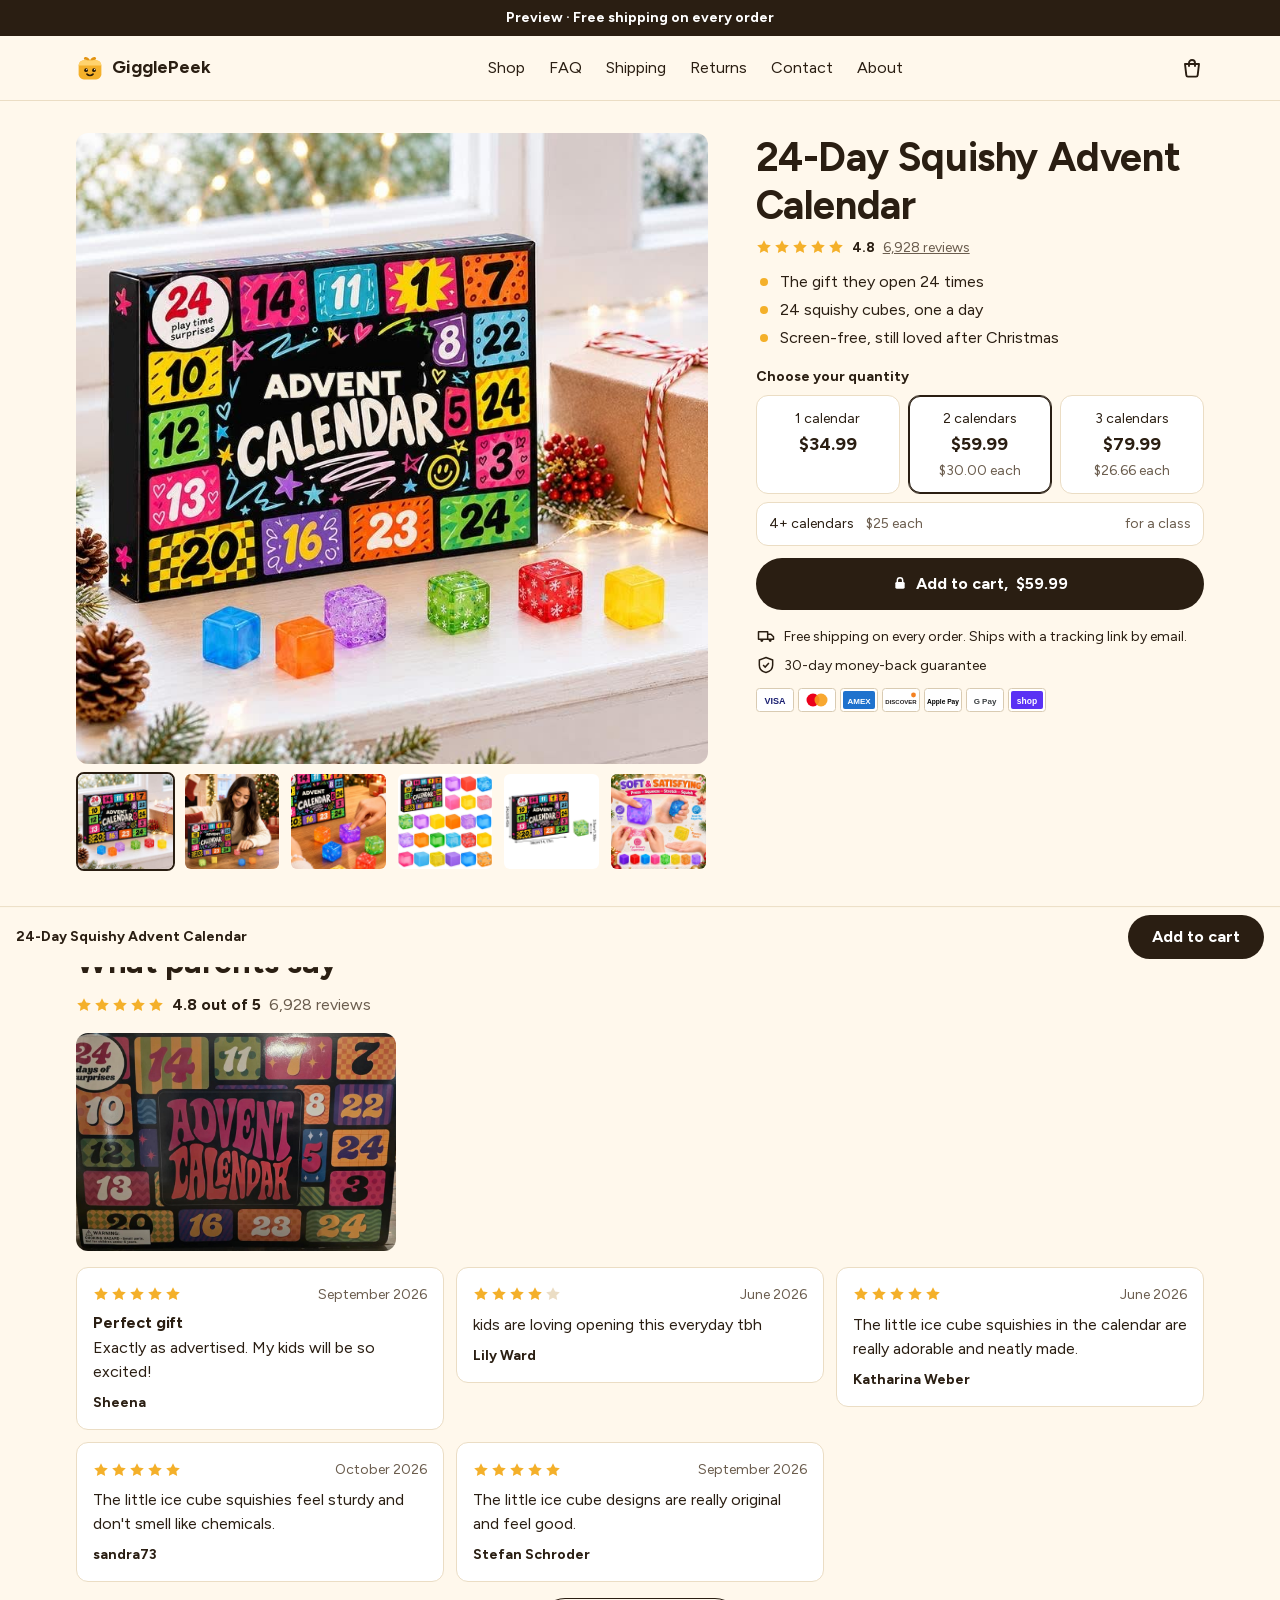
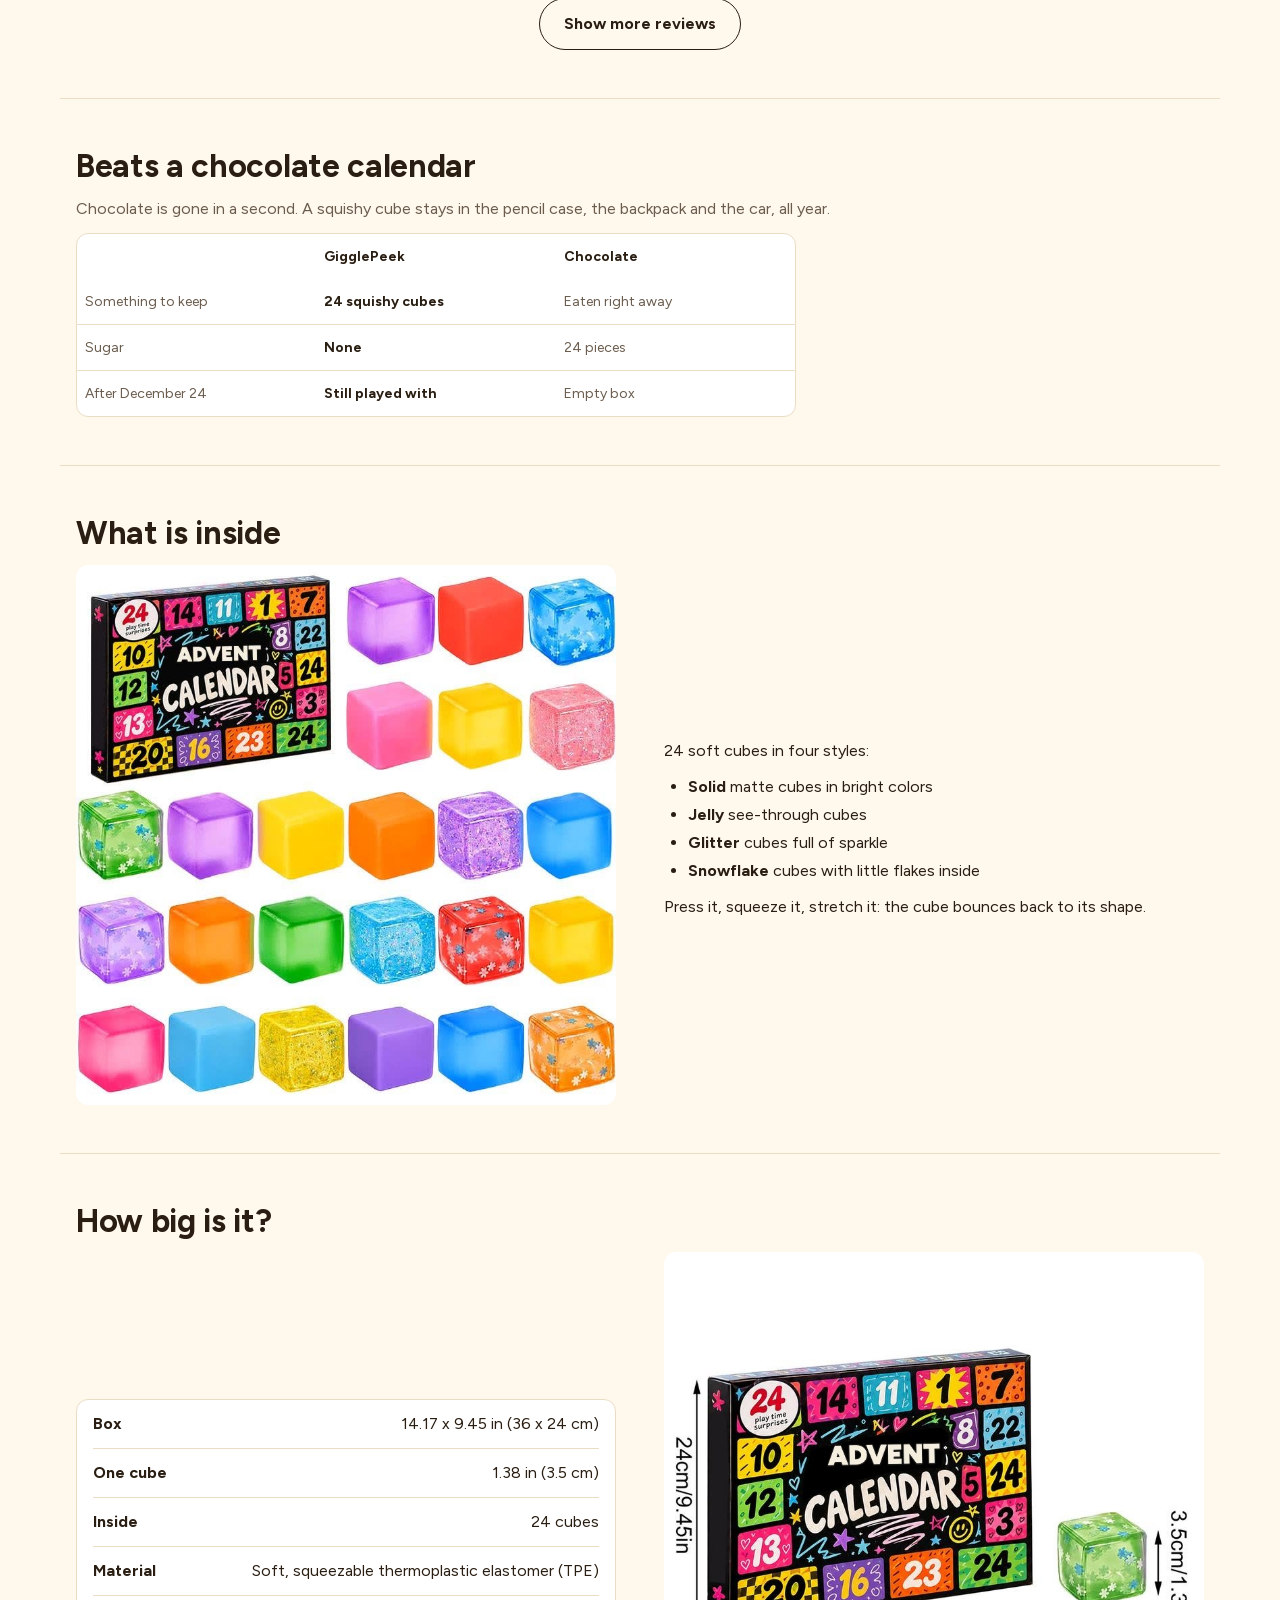
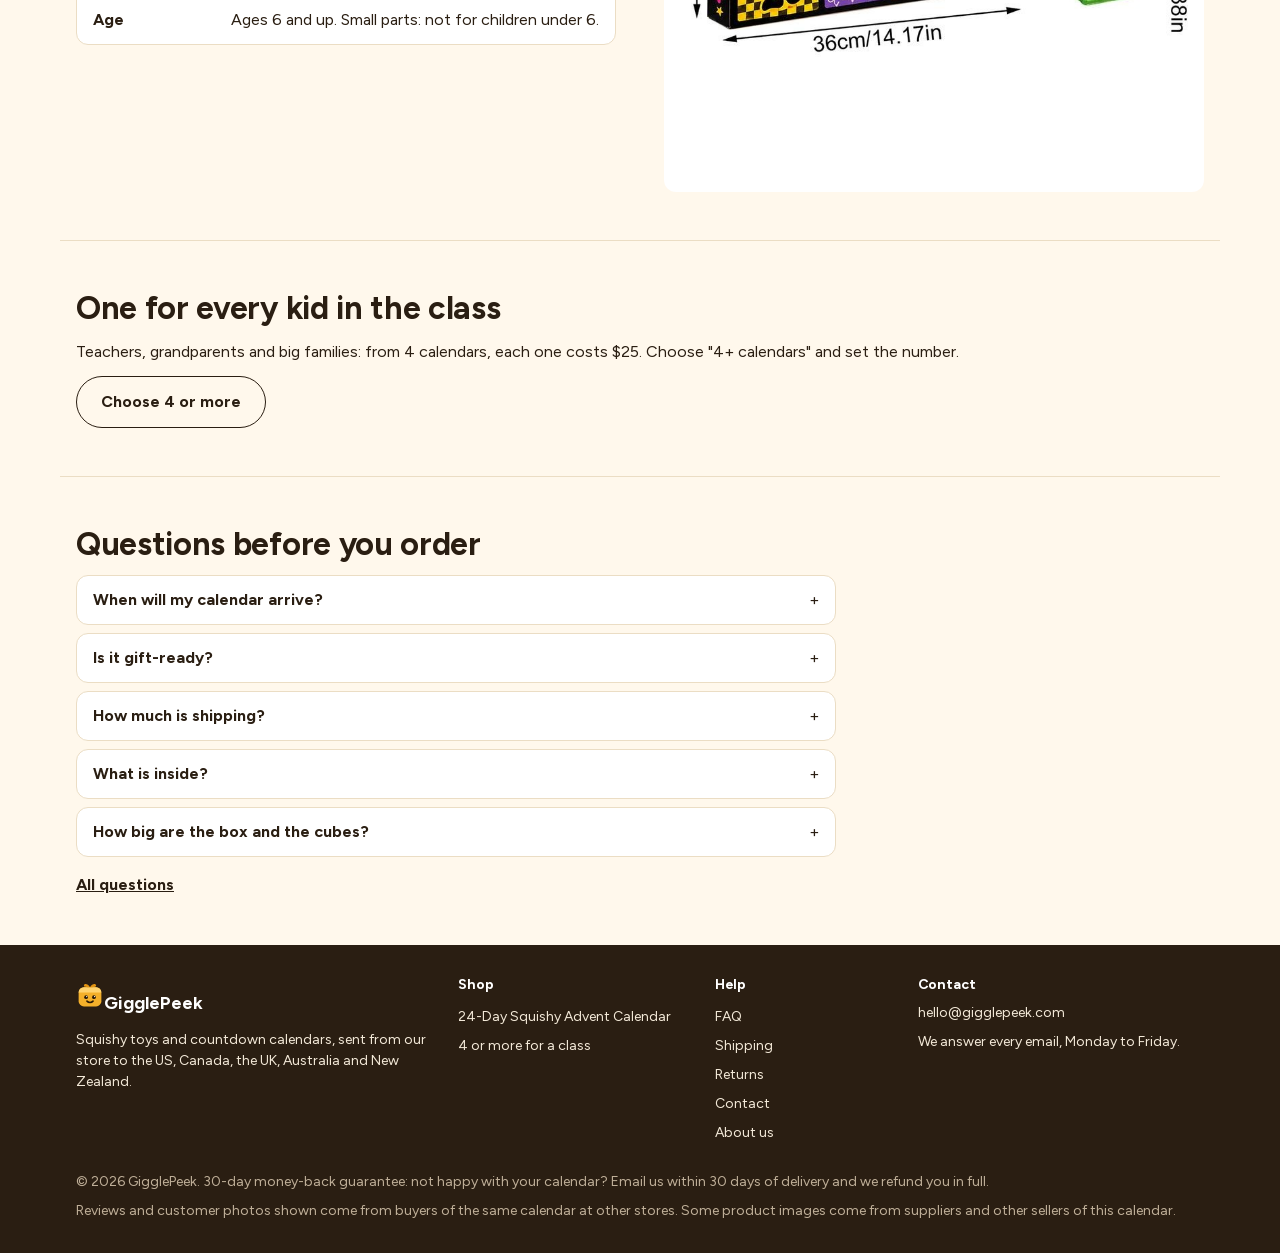
==== commit 309a09a8: "Bewertungszahl auf 6.928 (David 08.11.2026) Co-Authored-By: Claude Haiku 5.5 <noreply@anthropic.com>" ====
--- a/index.html
+++ b/index.html
@@ -24,7 +24,7 @@
 </div>
 <div class="kasten">
 <h1>24-Day Squishy Advent Calendar</h1>
-<a class="sterne" href="#bewertungen"><span class="sterne__reihe" aria-hidden="true"><i class="an"><svg viewBox="0 0 20 20" aria-hidden="true"><path d="M10 1.5l2.6 5.4 5.9.8-4.3 4.1 1 5.8L10 14.8l-5.2 2.8 1-5.8L1.5 7.7l5.9-.8z"/></svg></i><i class="an"><svg viewBox="0 0 20 20" aria-hidden="true"><path d="M10 1.5l2.6 5.4 5.9.8-4.3 4.1 1 5.8L10 14.8l-5.2 2.8 1-5.8L1.5 7.7l5.9-.8z"/></svg></i><i class="an"><svg viewBox="0 0 20 20" aria-hidden="true"><path d="M10 1.5l2.6 5.4 5.9.8-4.3 4.1 1 5.8L10 14.8l-5.2 2.8 1-5.8L1.5 7.7l5.9-.8z"/></svg></i><i class="an"><svg viewBox="0 0 20 20" aria-hidden="true"><path d="M10 1.5l2.6 5.4 5.9.8-4.3 4.1 1 5.8L10 14.8l-5.2 2.8 1-5.8L1.5 7.7l5.9-.8z"/></svg></i><i class="an"><svg viewBox="0 0 20 20" aria-hidden="true"><path d="M10 1.5l2.6 5.4 5.9.8-4.3 4.1 1 5.8L10 14.8l-5.2 2.8 1-5.8L1.5 7.7l5.9-.8z"/></svg></i></span><b>4.8</b> <span>101 reviews</span></a>
+<a class="sterne" href="#bewertungen"><span class="sterne__reihe" aria-hidden="true"><i class="an"><svg viewBox="0 0 20 20" aria-hidden="true"><path d="M10 1.5l2.6 5.4 5.9.8-4.3 4.1 1 5.8L10 14.8l-5.2 2.8 1-5.8L1.5 7.7l5.9-.8z"/></svg></i><i class="an"><svg viewBox="0 0 20 20" aria-hidden="true"><path d="M10 1.5l2.6 5.4 5.9.8-4.3 4.1 1 5.8L10 14.8l-5.2 2.8 1-5.8L1.5 7.7l5.9-.8z"/></svg></i><i class="an"><svg viewBox="0 0 20 20" aria-hidden="true"><path d="M10 1.5l2.6 5.4 5.9.8-4.3 4.1 1 5.8L10 14.8l-5.2 2.8 1-5.8L1.5 7.7l5.9-.8z"/></svg></i><i class="an"><svg viewBox="0 0 20 20" aria-hidden="true"><path d="M10 1.5l2.6 5.4 5.9.8-4.3 4.1 1 5.8L10 14.8l-5.2 2.8 1-5.8L1.5 7.7l5.9-.8z"/></svg></i><i class="an"><svg viewBox="0 0 20 20" aria-hidden="true"><path d="M10 1.5l2.6 5.4 5.9.8-4.3 4.1 1 5.8L10 14.8l-5.2 2.8 1-5.8L1.5 7.7l5.9-.8z"/></svg></i></span><b>4.8</b> <span>6,928 reviews</span></a>
 <ul class="nutzen">
 <li>The gift they open 24 times</li>
 <li>24 squishy cubes, one a day</li>
@@ -46,7 +46,7 @@
 </section>
 <section class="block" id="bewertungen">
 <h2>What parents say</h2>
-<p class="bewertungen__zahl"><span class="sterne__reihe" aria-hidden="true"><i class="an"><svg viewBox="0 0 20 20" aria-hidden="true"><path d="M10 1.5l2.6 5.4 5.9.8-4.3 4.1 1 5.8L10 14.8l-5.2 2.8 1-5.8L1.5 7.7l5.9-.8z"/></svg></i><i class="an"><svg viewBox="0 0 20 20" aria-hidden="true"><path d="M10 1.5l2.6 5.4 5.9.8-4.3 4.1 1 5.8L10 14.8l-5.2 2.8 1-5.8L1.5 7.7l5.9-.8z"/></svg></i><i class="an"><svg viewBox="0 0 20 20" aria-hidden="true"><path d="M10 1.5l2.6 5.4 5.9.8-4.3 4.1 1 5.8L10 14.8l-5.2 2.8 1-5.8L1.5 7.7l5.9-.8z"/></svg></i><i class="an"><svg viewBox="0 0 20 20" aria-hidden="true"><path d="M10 1.5l2.6 5.4 5.9.8-4.3 4.1 1 5.8L10 14.8l-5.2 2.8 1-5.8L1.5 7.7l5.9-.8z"/></svg></i><i class="an"><svg viewBox="0 0 20 20" aria-hidden="true"><path d="M10 1.5l2.6 5.4 5.9.8-4.3 4.1 1 5.8L10 14.8l-5.2 2.8 1-5.8L1.5 7.7l5.9-.8z"/></svg></i></span><b>4.8 out of 5</b><span>101 reviews</span></p>
+<p class="bewertungen__zahl"><span class="sterne__reihe" aria-hidden="true"><i class="an"><svg viewBox="0 0 20 20" aria-hidden="true"><path d="M10 1.5l2.6 5.4 5.9.8-4.3 4.1 1 5.8L10 14.8l-5.2 2.8 1-5.8L1.5 7.7l5.9-.8z"/></svg></i><i class="an"><svg viewBox="0 0 20 20" aria-hidden="true"><path d="M10 1.5l2.6 5.4 5.9.8-4.3 4.1 1 5.8L10 14.8l-5.2 2.8 1-5.8L1.5 7.7l5.9-.8z"/></svg></i><i class="an"><svg viewBox="0 0 20 20" aria-hidden="true"><path d="M10 1.5l2.6 5.4 5.9.8-4.3 4.1 1 5.8L10 14.8l-5.2 2.8 1-5.8L1.5 7.7l5.9-.8z"/></svg></i><i class="an"><svg viewBox="0 0 20 20" aria-hidden="true"><path d="M10 1.5l2.6 5.4 5.9.8-4.3 4.1 1 5.8L10 14.8l-5.2 2.8 1-5.8L1.5 7.7l5.9-.8z"/></svg></i><i class="an"><svg viewBox="0 0 20 20" aria-hidden="true"><path d="M10 1.5l2.6 5.4 5.9.8-4.3 4.1 1 5.8L10 14.8l-5.2 2.8 1-5.8L1.5 7.7l5.9-.8z"/></svg></i></span><b>4.8 out of 5</b><span>6,928 reviews</span></p>
 <div class="kundenfotos" aria-label="Customer photos"><a href="img/kunden/715nzmJnz3L.jpg" target="_blank" rel="noopener"><img src="img/kunden/715nzmJnz3L.jpg" alt="Customer photo of the calendar box" width="1000" height="680"></a></div><div class="bewertungen" id="bewertungsliste"><article class="bewertung"><div class="bewertung__kopf"><span class="sterne__reihe" aria-hidden="true"><i class="an"><svg viewBox="0 0 20 20" aria-hidden="true"><path d="M10 1.5l2.6 5.4 5.9.8-4.3 4.1 1 5.8L10 14.8l-5.2 2.8 1-5.8L1.5 7.7l5.9-.8z"/></svg></i><i class="an"><svg viewBox="0 0 20 20" aria-hidden="true"><path d="M10 1.5l2.6 5.4 5.9.8-4.3 4.1 1 5.8L10 14.8l-5.2 2.8 1-5.8L1.5 7.7l5.9-.8z"/></svg></i><i class="an"><svg viewBox="0 0 20 20" aria-hidden="true"><path d="M10 1.5l2.6 5.4 5.9.8-4.3 4.1 1 5.8L10 14.8l-5.2 2.8 1-5.8L1.5 7.7l5.9-.8z"/></svg></i><i class="an"><svg viewBox="0 0 20 20" aria-hidden="true"><path d="M10 1.5l2.6 5.4 5.9.8-4.3 4.1 1 5.8L10 14.8l-5.2 2.8 1-5.8L1.5 7.7l5.9-.8z"/></svg></i><i class="an"><svg viewBox="0 0 20 20" aria-hidden="true"><path d="M10 1.5l2.6 5.4 5.9.8-4.3 4.1 1 5.8L10 14.8l-5.2 2.8 1-5.8L1.5 7.7l5.9-.8z"/></svg></i></span><span class="bewertung__monat">September 2026</span></div>
 <h3>Perfect gift</h3><p class="bewertung__text">Exactly as advertised. My kids will be so excited!</p><button type="button" class="bewertung__mehr" hidden>Read more</button><p class="bewertung__name">Sheena</p></article><article class="bewertung"><div class="bewertung__kopf"><span class="sterne__reihe" aria-hidden="true"><i class="an"><svg viewBox="0 0 20 20" aria-hidden="true"><path d="M10 1.5l2.6 5.4 5.9.8-4.3 4.1 1 5.8L10 14.8l-5.2 2.8 1-5.8L1.5 7.7l5.9-.8z"/></svg></i><i class="an"><svg viewBox="0 0 20 20" aria-hidden="true"><path d="M10 1.5l2.6 5.4 5.9.8-4.3 4.1 1 5.8L10 14.8l-5.2 2.8 1-5.8L1.5 7.7l5.9-.8z"/></svg></i><i class="an"><svg viewBox="0 0 20 20" aria-hidden="true"><path d="M10 1.5l2.6 5.4 5.9.8-4.3 4.1 1 5.8L10 14.8l-5.2 2.8 1-5.8L1.5 7.7l5.9-.8z"/></svg></i><i class="an"><svg viewBox="0 0 20 20" aria-hidden="true"><path d="M10 1.5l2.6 5.4 5.9.8-4.3 4.1 1 5.8L10 14.8l-5.2 2.8 1-5.8L1.5 7.7l5.9-.8z"/></svg></i><i class="aus"><svg viewBox="0 0 20 20" aria-hidden="true"><path d="M10 1.5l2.6 5.4 5.9.8-4.3 4.1 1 5.8L10 14.8l-5.2 2.8 1-5.8L1.5 7.7l5.9-.8z"/></svg></i></span><span class="bewertung__monat">June 2026</span></div>
 <p class="bewertung__text">kids are loving opening this everyday tbh</p><button type="button" class="bewertung__mehr" hidden>Read more</button><p class="bewertung__name">Lily Ward</p></article><article class="bewertung"><div class="bewertung__kopf"><span class="sterne__reihe" aria-hidden="true"><i class="an"><svg viewBox="0 0 20 20" aria-hidden="true"><path d="M10 1.5l2.6 5.4 5.9.8-4.3 4.1 1 5.8L10 14.8l-5.2 2.8 1-5.8L1.5 7.7l5.9-.8z"/></svg></i><i class="an"><svg viewBox="0 0 20 20" aria-hidden="true"><path d="M10 1.5l2.6 5.4 5.9.8-4.3 4.1 1 5.8L10 14.8l-5.2 2.8 1-5.8L1.5 7.7l5.9-.8z"/></svg></i><i class="an"><svg viewBox="0 0 20 20" aria-hidden="true"><path d="M10 1.5l2.6 5.4 5.9.8-4.3 4.1 1 5.8L10 14.8l-5.2 2.8 1-5.8L1.5 7.7l5.9-.8z"/></svg></i><i class="an"><svg viewBox="0 0 20 20" aria-hidden="true"><path d="M10 1.5l2.6 5.4 5.9.8-4.3 4.1 1 5.8L10 14.8l-5.2 2.8 1-5.8L1.5 7.7l5.9-.8z"/></svg></i><i class="an"><svg viewBox="0 0 20 20" aria-hidden="true"><path d="M10 1.5l2.6 5.4 5.9.8-4.3 4.1 1 5.8L10 14.8l-5.2 2.8 1-5.8L1.5 7.7l5.9-.8z"/></svg></i></span><span class="bewertung__monat">June 2026</span></div>
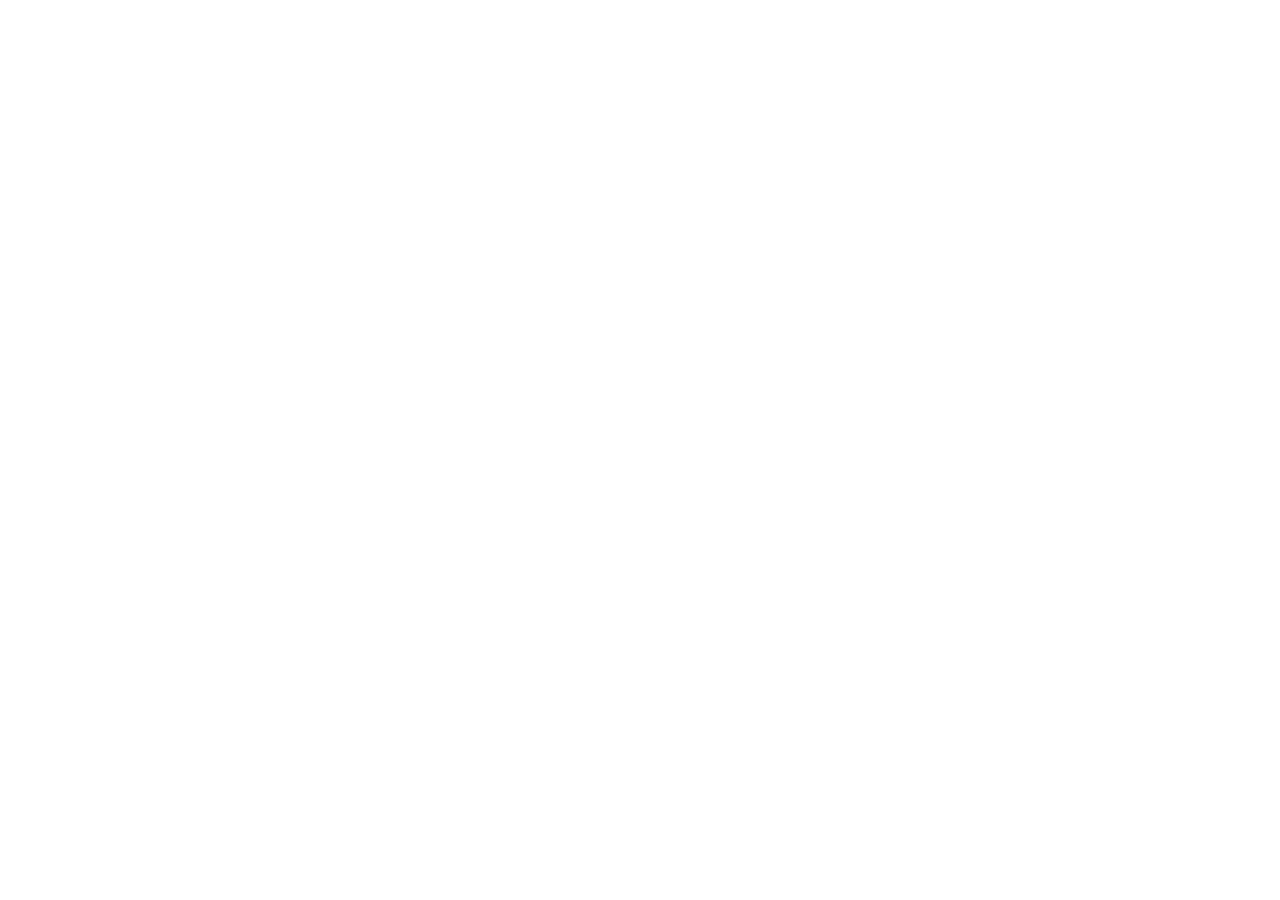
==== commit 318244b3: "Vorschau umgezogen nach dlichters.com/gigglepeek.com/, hier nur noch Weiterleitungen (David 09.11.20" ====
--- a/index.html
+++ b/index.html
@@ -1,126 +1,8 @@
 <!doctype html>
 <html lang="en"><head><meta charset="utf-8">
-<meta name="viewport" content="width=device-width,initial-scale=1">
-<meta name="robots" content="noindex,nofollow">
-<title>24-Day Squishy Advent Calendar | GigglePeek</title>
-<meta name="description" content="24 squishy cubes: a screen-free Christmas countdown kids keep playing with after December.">
-<link rel="preload" href="fonts/Figtree.woff2" as="font" type="font/woff2" crossorigin>
-<link rel="preload" href="img/kalender-02.jpg" as="image" fetchpriority="high">
-<link rel="stylesheet" href="assets/shop.css">
-<link rel="icon" href="assets/icon.svg" type="image/svg+xml">
-</head><body>
-<div class="vorschauband">Preview · Free shipping on every order</div>
-<header class="kopf"><div class="kopf__in">
-<a class="logo" href="./" aria-label="GigglePeek home"><svg class="logo__zeichen" viewBox="0 0 32 32" aria-hidden="true"><rect x="3" y="7" width="26" height="22" rx="6" fill="#F4B02A"/><path d="M3 13a6 6 0 0 1 6-6h14a6 6 0 0 1 6 6z" fill="#FFD36E"/><path d="M16 7c-2.4-4.2-7-4.4-7-1.6 0 1.6 3.2 1.6 7 1.6zm0 0c2.4-4.2 7-4.4 7-1.6 0 1.6-3.2 1.6-7 1.6z" fill="#E39412"/><circle cx="11.5" cy="18.5" r="2.1" fill="#2A1A05"/><circle cx="20.5" cy="18.5" r="2.1" fill="#2A1A05"/><circle cx="12.2" cy="17.8" r=".7" fill="#fff"/><circle cx="21.2" cy="17.8" r=".7" fill="#fff"/><path d="M12.5 23c1.9 2 5.1 2 7 0" stroke="#2A1A05" stroke-width="1.8" stroke-linecap="round" fill="none"/></svg><span>Giggle<b>Peek</b></span></a>
-<nav class="kopf__nav" aria-label="Main"><a href="./">Shop</a><a href="pages/faq/">FAQ</a><a href="pages/shipping/">Shipping</a><a href="pages/returns/">Returns</a><a href="pages/contact/">Contact</a><a href="pages/about/">About</a></nav>
-<div class="kopf__rechts"><button type="button" class="korb kaufen" aria-label="Cart"><svg viewBox="0 0 24 24" aria-hidden="true"><path d="M5 8h14l-1.3 11.2a1.6 1.6 0 0 1-1.6 1.4H7.9a1.6 1.6 0 0 1-1.6-1.4z" fill="none" stroke="currentColor" stroke-width="1.9" stroke-linejoin="round"/><path d="M9 10V7a3 3 0 0 1 6 0v3" fill="none" stroke="currentColor" stroke-width="1.9" stroke-linecap="round"/></svg></button>
-<details class="menue"><summary aria-label="Menu"><span></span><span></span><span></span></summary><nav aria-label="Mobile"><a href="./">Shop</a><a href="pages/faq/">FAQ</a><a href="pages/shipping/">Shipping</a><a href="pages/returns/">Returns</a><a href="pages/contact/">Contact</a><a href="pages/about/">About</a></nav></details></div>
-</div></header>
-<main><section class="produkt" id="kaufen">
-<div class="galerie">
-<div class="streifen" id="streifen" tabindex="0" aria-label="Product photos"><img src="img/kalender-02.jpg" alt="The advent calendar box on a windowsill with six colorful squishy cubes in front" width="800" height="800" fetchpriority=high><img src="img/kalender-01.jpg" alt="Girl with the GigglePeek advent calendar at a table by the Christmas tree, squishy cubes in front of the box" width="800" height="800"><img src="img/kalender-05.jpg" alt="A finger pressing a purple snowflake squishy cube next to the calendar" width="800" height="800"><img src="img/kalender-09.jpg" alt="All 24 squishy cubes in solid, jelly, glitter and snowflake styles next to the box" width="800" height="800"><img src="img/kalender-04.jpg" alt="Size: box 36 x 24 cm (14.17 x 9.45 in), one cube 3.5 cm (1.38 in)" width="800" height="800"><img src="img/kalender-07.jpg" alt="Squishy cubes being pressed, squeezed and stretched, then bouncing back" width="800" height="800"></div>
-<span class="galerie__zahl" id="zahl">1 / 6</span>
-<div class="daumen" id="daumen"><button type="button" aria-label="Show photo 1"><img src="img/kalender-02.jpg" alt="" width="72" height="72"></button><button type="button" aria-label="Show photo 2"><img src="img/kalender-01.jpg" alt="" width="72" height="72"></button><button type="button" aria-label="Show photo 3"><img src="img/kalender-05.jpg" alt="" width="72" height="72"></button><button type="button" aria-label="Show photo 4"><img src="img/kalender-09.jpg" alt="" width="72" height="72"></button><button type="button" aria-label="Show photo 5"><img src="img/kalender-04.jpg" alt="" width="72" height="72"></button><button type="button" aria-label="Show photo 6"><img src="img/kalender-07.jpg" alt="" width="72" height="72"></button></div>
-</div>
-<div class="kasten">
-<h1>24-Day Squishy Advent Calendar</h1>
-<a class="sterne" href="#bewertungen"><span class="sterne__reihe" aria-hidden="true"><i class="an"><svg viewBox="0 0 20 20" aria-hidden="true"><path d="M10 1.5l2.6 5.4 5.9.8-4.3 4.1 1 5.8L10 14.8l-5.2 2.8 1-5.8L1.5 7.7l5.9-.8z"/></svg></i><i class="an"><svg viewBox="0 0 20 20" aria-hidden="true"><path d="M10 1.5l2.6 5.4 5.9.8-4.3 4.1 1 5.8L10 14.8l-5.2 2.8 1-5.8L1.5 7.7l5.9-.8z"/></svg></i><i class="an"><svg viewBox="0 0 20 20" aria-hidden="true"><path d="M10 1.5l2.6 5.4 5.9.8-4.3 4.1 1 5.8L10 14.8l-5.2 2.8 1-5.8L1.5 7.7l5.9-.8z"/></svg></i><i class="an"><svg viewBox="0 0 20 20" aria-hidden="true"><path d="M10 1.5l2.6 5.4 5.9.8-4.3 4.1 1 5.8L10 14.8l-5.2 2.8 1-5.8L1.5 7.7l5.9-.8z"/></svg></i><i class="an"><svg viewBox="0 0 20 20" aria-hidden="true"><path d="M10 1.5l2.6 5.4 5.9.8-4.3 4.1 1 5.8L10 14.8l-5.2 2.8 1-5.8L1.5 7.7l5.9-.8z"/></svg></i></span><b>4.8</b> <span>6,928 reviews</span></a>
-<ul class="nutzen">
-<li>The gift they open 24 times</li>
-<li>24 squishy cubes, one a day</li>
-<li>Screen-free, still loved after Christmas</li>
-</ul>
-<fieldset class="stufen"><legend>Choose your quantity</legend><label class="stufe"><input type="radio" name="menge" value="1" data-preis="$34.99">
-<span class="stufe__n">1 calendar</span><span class="stufe__preis">$34.99</span><span class="stufe__je">&nbsp;</span></label><label class="stufe"><input type="radio" name="menge" value="2" checked data-preis="$59.99">
-<span class="stufe__n">2 calendars</span><span class="stufe__preis">$59.99</span><span class="stufe__je">$30.00 each</span></label><label class="stufe"><input type="radio" name="menge" value="3" data-preis="$79.99">
-<span class="stufe__n">3 calendars</span><span class="stufe__preis">$79.99</span><span class="stufe__je">$26.66 each</span></label><label class="stufe stufe--viele"><input type="radio" name="menge" value="4" data-je="$25">
-<span class="stufe__n">4+ calendars</span><span class="stufe__je">$25 each</span><span class="stufe__mehr">for a class</span>
-<span class="stufe__zahl"><button type="button" class="stufe__minus" aria-label="One less">&minus;</button><input type="number" id="viele" min="4" max="99" value="4" inputmode="numeric" aria-label="Number of calendars"><button type="button" class="stufe__plus" aria-label="One more">+</button></span></label></fieldset>
-<button type="button" class="knopf kaufen" id="kaufknopf"><svg class="schloss" viewBox="0 0 24 24" aria-hidden="true"><rect x="5" y="10.5" width="14" height="10" rx="2" fill="currentColor"/><path d="M8 10.5V8a4 4 0 0 1 8 0v2.5" fill="none" stroke="currentColor" stroke-width="2.2"/></svg>Add to cart, <span id="knopfpreis">$59.99</span></button>
-<ul class="vertrauen">
-<li><svg viewBox="0 0 24 24" aria-hidden="true"><path d="M3 7h11v9H3zM14 10h4l3 3v3h-7z" fill="none" stroke="currentColor" stroke-width="1.8" stroke-linejoin="round"/><circle cx="7" cy="17.5" r="1.7" fill="currentColor"/><circle cx="17" cy="17.5" r="1.7" fill="currentColor"/></svg><span>Free shipping on every order. Ships with a tracking link by email.</span></li>
-<li><svg viewBox="0 0 24 24" aria-hidden="true"><path d="M12 3 4 6v6c0 4.5 3.4 8 8 9 4.6-1 8-4.5 8-9V6z" fill="none" stroke="currentColor" stroke-width="1.8" stroke-linejoin="round"/><path d="m8.5 12 2.5 2.5 4.5-5" fill="none" stroke="currentColor" stroke-width="1.8"/></svg><span>30-day money-back guarantee</span></li>
-</ul>
-<ul class="zahlsymbole" aria-label="Payment methods"><li><svg viewBox="0 0 38 24" role="img" aria-label="Visa"><rect x=".5" y=".5" width="37" height="23" rx="3" fill="#fff" stroke="#D9CBB2"/><text x="19" y="15.5" text-anchor="middle" font-family="Arial,Helvetica,sans-serif" font-weight="700" font-size="9" fill="#1A1F71">VISA</text></svg></li><li><svg viewBox="0 0 38 24" role="img" aria-label="Mastercard"><rect x=".5" y=".5" width="37" height="23" rx="3" fill="#fff" stroke="#D9CBB2"/><circle cx="15" cy="12" r="6.5" fill="#EB001B"/><circle cx="23" cy="12" r="6.5" fill="#F79E1B" fill-opacity=".9"/></svg></li><li><svg viewBox="0 0 38 24" role="img" aria-label="American Express"><rect x=".5" y=".5" width="37" height="23" rx="3" fill="#fff" stroke="#D9CBB2"/><rect x="3" y="3" width="32" height="18" rx="2" fill="#1F72CD"/><text x="19" y="15.5" text-anchor="middle" font-family="Arial,Helvetica,sans-serif" font-weight="700" font-size="8" fill="#fff">AMEX</text></svg></li><li><svg viewBox="0 0 38 24" role="img" aria-label="Discover"><rect x=".5" y=".5" width="37" height="23" rx="3" fill="#fff" stroke="#D9CBB2"/><text x="19" y="15.5" text-anchor="middle" font-family="Arial,Helvetica,sans-serif" font-weight="700" font-size="6" fill="#231F20">DISCOVER</text><circle cx="31.5" cy="7" r="2.4" fill="#F48120"/></svg></li><li><svg viewBox="0 0 38 24" role="img" aria-label="Apple Pay"><rect x=".5" y=".5" width="37" height="23" rx="3" fill="#fff" stroke="#D9CBB2"/><text x="19" y="15.5" text-anchor="middle" font-family="Arial,Helvetica,sans-serif" font-weight="700" font-size="6.6" fill="#000">Apple Pay</text></svg></li><li><svg viewBox="0 0 38 24" role="img" aria-label="Google Pay"><rect x=".5" y=".5" width="37" height="23" rx="3" fill="#fff" stroke="#D9CBB2"/><text x="19" y="15.5" text-anchor="middle" font-family="Arial,Helvetica,sans-serif" font-weight="700" font-size="8" fill="#3C4043">G Pay</text></svg></li><li><svg viewBox="0 0 38 24" role="img" aria-label="Shop Pay"><rect x=".5" y=".5" width="37" height="23" rx="3" fill="#fff" stroke="#D9CBB2"/><rect x="3" y="3" width="32" height="18" rx="2" fill="#5A31F4"/><text x="19" y="15.5" text-anchor="middle" font-family="Arial,Helvetica,sans-serif" font-weight="700" font-size="8.5" fill="#fff">shop</text></svg></li></ul>
-</div>
-</section>
-<section class="block" id="bewertungen">
-<h2>What parents say</h2>
-<p class="bewertungen__zahl"><span class="sterne__reihe" aria-hidden="true"><i class="an"><svg viewBox="0 0 20 20" aria-hidden="true"><path d="M10 1.5l2.6 5.4 5.9.8-4.3 4.1 1 5.8L10 14.8l-5.2 2.8 1-5.8L1.5 7.7l5.9-.8z"/></svg></i><i class="an"><svg viewBox="0 0 20 20" aria-hidden="true"><path d="M10 1.5l2.6 5.4 5.9.8-4.3 4.1 1 5.8L10 14.8l-5.2 2.8 1-5.8L1.5 7.7l5.9-.8z"/></svg></i><i class="an"><svg viewBox="0 0 20 20" aria-hidden="true"><path d="M10 1.5l2.6 5.4 5.9.8-4.3 4.1 1 5.8L10 14.8l-5.2 2.8 1-5.8L1.5 7.7l5.9-.8z"/></svg></i><i class="an"><svg viewBox="0 0 20 20" aria-hidden="true"><path d="M10 1.5l2.6 5.4 5.9.8-4.3 4.1 1 5.8L10 14.8l-5.2 2.8 1-5.8L1.5 7.7l5.9-.8z"/></svg></i><i class="an"><svg viewBox="0 0 20 20" aria-hidden="true"><path d="M10 1.5l2.6 5.4 5.9.8-4.3 4.1 1 5.8L10 14.8l-5.2 2.8 1-5.8L1.5 7.7l5.9-.8z"/></svg></i></span><b>4.8 out of 5</b><span>6,928 reviews</span></p>
-<div class="kundenfotos" aria-label="Customer photos"><a href="img/kunden/715nzmJnz3L.jpg" target="_blank" rel="noopener"><img src="img/kunden/715nzmJnz3L.jpg" alt="Customer photo of the calendar box" width="1000" height="680"></a></div><div class="bewertungen" id="bewertungsliste"><article class="bewertung"><div class="bewertung__kopf"><span class="sterne__reihe" aria-hidden="true"><i class="an"><svg viewBox="0 0 20 20" aria-hidden="true"><path d="M10 1.5l2.6 5.4 5.9.8-4.3 4.1 1 5.8L10 14.8l-5.2 2.8 1-5.8L1.5 7.7l5.9-.8z"/></svg></i><i class="an"><svg viewBox="0 0 20 20" aria-hidden="true"><path d="M10 1.5l2.6 5.4 5.9.8-4.3 4.1 1 5.8L10 14.8l-5.2 2.8 1-5.8L1.5 7.7l5.9-.8z"/></svg></i><i class="an"><svg viewBox="0 0 20 20" aria-hidden="true"><path d="M10 1.5l2.6 5.4 5.9.8-4.3 4.1 1 5.8L10 14.8l-5.2 2.8 1-5.8L1.5 7.7l5.9-.8z"/></svg></i><i class="an"><svg viewBox="0 0 20 20" aria-hidden="true"><path d="M10 1.5l2.6 5.4 5.9.8-4.3 4.1 1 5.8L10 14.8l-5.2 2.8 1-5.8L1.5 7.7l5.9-.8z"/></svg></i><i class="an"><svg viewBox="0 0 20 20" aria-hidden="true"><path d="M10 1.5l2.6 5.4 5.9.8-4.3 4.1 1 5.8L10 14.8l-5.2 2.8 1-5.8L1.5 7.7l5.9-.8z"/></svg></i></span><span class="bewertung__monat">September 2026</span></div>
-<h3>Perfect gift</h3><p class="bewertung__text">Exactly as advertised. My kids will be so excited!</p><button type="button" class="bewertung__mehr" hidden>Read more</button><p class="bewertung__name">Sheena</p></article><article class="bewertung"><div class="bewertung__kopf"><span class="sterne__reihe" aria-hidden="true"><i class="an"><svg viewBox="0 0 20 20" aria-hidden="true"><path d="M10 1.5l2.6 5.4 5.9.8-4.3 4.1 1 5.8L10 14.8l-5.2 2.8 1-5.8L1.5 7.7l5.9-.8z"/></svg></i><i class="an"><svg viewBox="0 0 20 20" aria-hidden="true"><path d="M10 1.5l2.6 5.4 5.9.8-4.3 4.1 1 5.8L10 14.8l-5.2 2.8 1-5.8L1.5 7.7l5.9-.8z"/></svg></i><i class="an"><svg viewBox="0 0 20 20" aria-hidden="true"><path d="M10 1.5l2.6 5.4 5.9.8-4.3 4.1 1 5.8L10 14.8l-5.2 2.8 1-5.8L1.5 7.7l5.9-.8z"/></svg></i><i class="an"><svg viewBox="0 0 20 20" aria-hidden="true"><path d="M10 1.5l2.6 5.4 5.9.8-4.3 4.1 1 5.8L10 14.8l-5.2 2.8 1-5.8L1.5 7.7l5.9-.8z"/></svg></i><i class="aus"><svg viewBox="0 0 20 20" aria-hidden="true"><path d="M10 1.5l2.6 5.4 5.9.8-4.3 4.1 1 5.8L10 14.8l-5.2 2.8 1-5.8L1.5 7.7l5.9-.8z"/></svg></i></span><span class="bewertung__monat">June 2026</span></div>
-<p class="bewertung__text">kids are loving opening this everyday tbh</p><button type="button" class="bewertung__mehr" hidden>Read more</button><p class="bewertung__name">Lily Ward</p></article><article class="bewertung"><div class="bewertung__kopf"><span class="sterne__reihe" aria-hidden="true"><i class="an"><svg viewBox="0 0 20 20" aria-hidden="true"><path d="M10 1.5l2.6 5.4 5.9.8-4.3 4.1 1 5.8L10 14.8l-5.2 2.8 1-5.8L1.5 7.7l5.9-.8z"/></svg></i><i class="an"><svg viewBox="0 0 20 20" aria-hidden="true"><path d="M10 1.5l2.6 5.4 5.9.8-4.3 4.1 1 5.8L10 14.8l-5.2 2.8 1-5.8L1.5 7.7l5.9-.8z"/></svg></i><i class="an"><svg viewBox="0 0 20 20" aria-hidden="true"><path d="M10 1.5l2.6 5.4 5.9.8-4.3 4.1 1 5.8L10 14.8l-5.2 2.8 1-5.8L1.5 7.7l5.9-.8z"/></svg></i><i class="an"><svg viewBox="0 0 20 20" aria-hidden="true"><path d="M10 1.5l2.6 5.4 5.9.8-4.3 4.1 1 5.8L10 14.8l-5.2 2.8 1-5.8L1.5 7.7l5.9-.8z"/></svg></i><i class="an"><svg viewBox="0 0 20 20" aria-hidden="true"><path d="M10 1.5l2.6 5.4 5.9.8-4.3 4.1 1 5.8L10 14.8l-5.2 2.8 1-5.8L1.5 7.7l5.9-.8z"/></svg></i></span><span class="bewertung__monat">June 2026</span></div>
-<p class="bewertung__text">The little ice cube squishies in the calendar are really adorable and neatly made.</p><button type="button" class="bewertung__mehr" hidden>Read more</button><p class="bewertung__name">Katharina Weber</p></article><article class="bewertung"><div class="bewertung__kopf"><span class="sterne__reihe" aria-hidden="true"><i class="an"><svg viewBox="0 0 20 20" aria-hidden="true"><path d="M10 1.5l2.6 5.4 5.9.8-4.3 4.1 1 5.8L10 14.8l-5.2 2.8 1-5.8L1.5 7.7l5.9-.8z"/></svg></i><i class="an"><svg viewBox="0 0 20 20" aria-hidden="true"><path d="M10 1.5l2.6 5.4 5.9.8-4.3 4.1 1 5.8L10 14.8l-5.2 2.8 1-5.8L1.5 7.7l5.9-.8z"/></svg></i><i class="an"><svg viewBox="0 0 20 20" aria-hidden="true"><path d="M10 1.5l2.6 5.4 5.9.8-4.3 4.1 1 5.8L10 14.8l-5.2 2.8 1-5.8L1.5 7.7l5.9-.8z"/></svg></i><i class="an"><svg viewBox="0 0 20 20" aria-hidden="true"><path d="M10 1.5l2.6 5.4 5.9.8-4.3 4.1 1 5.8L10 14.8l-5.2 2.8 1-5.8L1.5 7.7l5.9-.8z"/></svg></i><i class="an"><svg viewBox="0 0 20 20" aria-hidden="true"><path d="M10 1.5l2.6 5.4 5.9.8-4.3 4.1 1 5.8L10 14.8l-5.2 2.8 1-5.8L1.5 7.7l5.9-.8z"/></svg></i></span><span class="bewertung__monat">October 2026</span></div>
-<p class="bewertung__text">The little ice cube squishies feel sturdy and don&#x27;t smell like chemicals.</p><button type="button" class="bewertung__mehr" hidden>Read more</button><p class="bewertung__name">sandra73</p></article><article class="bewertung"><div class="bewertung__kopf"><span class="sterne__reihe" aria-hidden="true"><i class="an"><svg viewBox="0 0 20 20" aria-hidden="true"><path d="M10 1.5l2.6 5.4 5.9.8-4.3 4.1 1 5.8L10 14.8l-5.2 2.8 1-5.8L1.5 7.7l5.9-.8z"/></svg></i><i class="an"><svg viewBox="0 0 20 20" aria-hidden="true"><path d="M10 1.5l2.6 5.4 5.9.8-4.3 4.1 1 5.8L10 14.8l-5.2 2.8 1-5.8L1.5 7.7l5.9-.8z"/></svg></i><i class="an"><svg viewBox="0 0 20 20" aria-hidden="true"><path d="M10 1.5l2.6 5.4 5.9.8-4.3 4.1 1 5.8L10 14.8l-5.2 2.8 1-5.8L1.5 7.7l5.9-.8z"/></svg></i><i class="an"><svg viewBox="0 0 20 20" aria-hidden="true"><path d="M10 1.5l2.6 5.4 5.9.8-4.3 4.1 1 5.8L10 14.8l-5.2 2.8 1-5.8L1.5 7.7l5.9-.8z"/></svg></i><i class="an"><svg viewBox="0 0 20 20" aria-hidden="true"><path d="M10 1.5l2.6 5.4 5.9.8-4.3 4.1 1 5.8L10 14.8l-5.2 2.8 1-5.8L1.5 7.7l5.9-.8z"/></svg></i></span><span class="bewertung__monat">September 2026</span></div>
-<p class="bewertung__text">The little ice cube designs are really original and feel good.</p><button type="button" class="bewertung__mehr" hidden>Read more</button><p class="bewertung__name">Stefan Schroder</p></article></div>
-<button type="button" class="mehr-knopf" id="mehrbewertungen" data-quelle="assets/bewertungen.json" data-gesamt="101">Show more reviews</button><script type="application/json" id="bewertungsdaten">[{"name":"markus91","n":5,"titel":"","text":"the kids were super happy !! :)","monat":"October 2026"},{"name":"alexandre","n":5,"titel":"super","text":"very satisfied","monat":"September 2026"},{"name":"raphael","n":5,"titel":"","text":"very pretty calendar","monat":"September 2026"},{"name":"Romain Legrand","n":5,"titel":"","text":"very good","monat":"May 2026"},{"name":"Ben","n":5,"titel":"","text":"top","monat":"October 2026"},{"name":"gabin19","n":5,"titel":"","text":"super","monat":"May 2026"},{"name":"Mike","n":5,"titel":"Amazing price!","text":"Great quality!!","monat":"September 2026"},{"name":"jeanne47","n":5,"titel":"","text":"magnificent","monat":"April 2026"},{"name":"Theodore Carter","n":5,"titel":"really fun","text":"kept the little ones entertained every morning leading up to the holidays","monat":"July 2026"},{"name":"paul22","n":4,"titel":"average","text":"a bit smaller than I thought","monat":"June 2026"},{"name":"Jonas Haas","n":5,"titel":"","text":"super cute","monat":"September 2026"},{"name":"kevin69","n":5,"titel":"","text":"adorable","monat":"September 2026"},{"name":"Lea F.","n":4,"titel":"","text":"nice","monat":"August 2026"},{"name":"Customer","n":5,"titel":"Good quality and the size is perfect","text":"Good quality and the size is perfect.","monat":"November 2026"},{"name":"Jacob D.","n":5,"titel":"great idea","text":"such a fun change from the usual chocolate calendars","monat":"September 2026"},{"name":"Agathe Lefevre","n":5,"titel":"","text":"perfect","monat":"July 2026"},{"name":"Paul Schneider","n":5,"titel":"","text":"really cute for the price","monat":"October 2026"},{"name":"Antoine R.","n":5,"titel":"","text":"flawless","monat":"September 2026"},{"name":"Johanna R.","n":5,"titel":"","text":"already looking forward to December, looks good","monat":"July 2026"},{"name":"ines57","n":5,"titel":"","text":"received quickly, well packed","monat":"August 2026"},{"name":"Sarah Andre","n":5,"titel":"nice","text":"as described","monat":"August 2026"},{"name":"Rachael Driver","n":3,"titel":"Cubes look great delivery lacking","text":"Box unfortunately arrived mangled, corners bust in and back split open, contents intact at least","monat":"September 2026"},{"name":"marie26","n":5,"titel":"","text":"very beautiful","monat":"October 2026"},{"name":"dennis93","n":4,"titel":"","text":"quite okay","monat":"October 2026"},{"name":"lisa","n":4,"titel":"","text":"quite good","monat":"September 2026"},{"name":"Johannes K.","n":5,"titel":"","text":"A really unusual calendar that clearly stands out from the standard ones.","monat":"July 2026"},{"name":"Janick Meier","n":5,"titel":"","text":"great calendar","monat":"August 2026"},{"name":"Ben W.","n":5,"titel":"","text":"here faster than expected","monat":"October 2026"},{"name":"Felix Schroder","n":3,"titel":"","text":"box was slightly dented but contents okay","monat":"June 2026"},{"name":"bjorn98","n":5,"titel":"","text":"really great","monat":"September 2026"},{"name":"Jade","n":5,"titel":"","text":"I love it","monat":"May 2026"},{"name":"Jonas B.","n":5,"titel":"","text":"cute","monat":"August 2026"},{"name":"Clement Moreau","n":4,"titel":"","text":"decent quality even though the box is a tiny bit damaged on the corner","monat":"August 2026"},{"name":"Arthur A.","n":5,"titel":"","text":"super cute","monat":"August 2026"},{"name":"kevin24","n":5,"titel":"","text":"I am satisfied with my purchase","monat":"July 2026"},{"name":"Thomas","n":3,"titel":"","text":"it's quite nice, but some pieces are a bit sticky","monat":"October 2026"},{"name":"oceane","n":5,"titel":"cool","text":"great gift idea","monat":"May 2026"},{"name":"Ambre","n":4,"titel":"original","text":"nice for passing the time before Christmas, even though delivery took one day longer","monat":"September 2026"},{"name":"paul12","n":5,"titel":"","text":"super","monat":"October 2026"},{"name":"sandra40","n":5,"titel":"","text":"really cool pieces in it so far","monat":"October 2026"},{"name":"sebastian31","n":4,"titel":"","text":"it's alright","monat":"October 2026"},{"name":"Audrey","n":5,"titel":"","text":"nice change from the classic calendars","monat":"September 2026"},{"name":"markus","n":3,"titel":"","text":"one little door was unfortunately a bit sticky but otherwise ok","monat":"October 2026"},{"name":"felix35","n":4,"titel":"","text":"quite ok","monat":"October 2026"},{"name":"Angela Leo","n":5,"titel":"Yes and no","text":"Amazing but smell funny like chemicals","monat":"September 2026"},{"name":"Julien Rousseau","n":4,"titel":"","text":"packaging a bit flimsy but the contents are intact","monat":"April 2026"},{"name":"Laura","n":5,"titel":"","text":"satisfied","monat":"September 2026"},{"name":"Manon A.","n":5,"titel":"","text":"meets my expectations","monat":"May 2026"},{"name":"Chloe Lefebvre","n":5,"titel":"","text":"superb","monat":"July 2026"},{"name":"David W.","n":4,"titel":"","text":"quite ok","monat":"October 2026"},{"name":"Ines Gautier","n":5,"titel":"","text":"received right on time","monat":"June 2026"},{"name":"Charlotte G.","n":5,"titel":"","text":"received in good condition","monat":"August 2026"},{"name":"sarah97","n":5,"titel":"","text":"I like it","monat":"October 2026"},{"name":"amelie15","n":5,"titel":"","text":"fits","monat":"July 2026"},{"name":"Andreas F.","n":5,"titel":"","text":"already looking forward to it","monat":"October 2026"},{"name":"mael92","n":5,"titel":"","text":"spotless","monat":"May 2026"},{"name":"Romane S.","n":5,"titel":"","text":"fast delivery and product as described","monat":"August 2026"},{"name":"Dennis","n":4,"titel":"","text":"quite nice","monat":"August 2026"},{"name":"Clement David","n":5,"titel":"","text":"matches the photos","monat":"August 2026"},{"name":"Patrick B.","n":4,"titel":"","text":"nice idea","monat":"July 2026"},{"name":"stefan57","n":5,"titel":"","text":"nice surprises","monat":"October 2026"},{"name":"Alice","n":5,"titel":"top","text":"can't wait for December to try it","monat":"October 2026"},{"name":"Jade L.","n":5,"titel":"","text":"so beautiful","monat":"October 2026"},{"name":"Tobias B.","n":5,"titel":"","text":"great thing","monat":"October 2026"},{"name":"Harrison M.","n":5,"titel":"","text":"fun countdown to Christmas","monat":"April 2026"},{"name":"Aaron","n":5,"titel":"","text":"nothing to fault","monat":"July 2026"},{"name":"lea58","n":4,"titel":"","text":"a bit expensive for what it is but it's okay","monat":"April 2026"},{"name":"lena82","n":4,"titel":"","text":"box was slightly dented but contents top","monat":"October 2026"},{"name":"paul92","n":5,"titel":"","text":"great","monat":"October 2026"},{"name":"sophie","n":5,"titel":"spotless","text":"nothing to report, everything is perfect","monat":"September 2026"},{"name":"Jens Hofmann","n":5,"titel":"","text":"nice calendar","monat":"October 2026"},{"name":"Kevin H.","n":5,"titel":"","text":"cute ideas in it, smells a bit like rubber at first","monat":"October 2026"},{"name":"Lucas L.","n":5,"titel":"","text":"very nice surprise","monat":"June 2026"},{"name":"ines42","n":5,"titel":"","text":"really neat","monat":"October 2026"},{"name":"Lisa M.","n":5,"titel":"","text":"quite nice","monat":"November 2026"},{"name":"Noah S.","n":5,"titel":"","text":"really cute pieces 😊","monat":"June 2026"},{"name":"Jens Werner","n":5,"titel":"","text":"it's fun","monat":"October 2026"},{"name":"Ethan Gautier","n":5,"titel":"","text":"nice product","monat":"June 2026"},{"name":"patrick","n":5,"titel":"","text":"lots of really funny stuff in it lol","monat":"October 2026"},{"name":"David Schmitt","n":5,"titel":"","text":"top","monat":"August 2026"},{"name":"Liam M.","n":5,"titel":"","text":"bought as a gift, my sister loved it","monat":"July 2026"},{"name":"Elodie G.","n":5,"titel":"","text":"very happy","monat":"September 2026"},{"name":"Leon","n":5,"titel":"","text":"The package was here within a few days and the contents are exactly as expected.","monat":"September 2026"},{"name":"Laura P.","n":5,"titel":"","text":"top","monat":"October 2026"},{"name":"jeanne","n":5,"titel":"","text":"the very best","monat":"October 2026"},{"name":"michael","n":5,"titel":"","text":"The surprises are varied and the packaging arrived intact.","monat":"October 2026"},{"name":"Marcel S.","n":5,"titel":"","text":"super","monat":"May 2026"},{"name":"Hugo F.","n":5,"titel":"","text":"I love the concept","monat":"September 2026"},{"name":"Neele Gunther","n":5,"titel":"","text":"would buy again","monat":"June 2026"},{"name":"florian","n":5,"titel":"","text":"super","monat":"May 2026"},{"name":"gabriel","n":5,"titel":"","text":"spotless","monat":"July 2026"},{"name":"Customer","n":5,"titel":"Such a nice and big advent calendar !","text":"I recently picked up this Advent calendar squishy toy Christmas countdown for my daughter as part of her Christmas gifts, and my first impression was definitely a good one! I will say that upon receiving it, I was quite surprised by how big the calendar was and how heavy it actually felt. It definitely feels like there is quite a bit packed inside!\n\nThe calendar itself measures approximately 14 inches wide by 9 1/2 inches tall, so it is a really nice size. Just looking at the outside of the calendar is fun—the design is bright, colorful, festive, and exciting. Honestly, it had me wanting to start opening the doors myself just to see what was hiding behind each one!\n\nSince this is going to be a Christmas gift for my daughter, I haven't opened any of the individual doors yet, so I can't comment on the squishy toys themselves at this point. However, based on the size, weight, and overall presentation of the calendar, I am really impressed with my first impression.\n\nI also love the idea of having a different little surprise to open each day leading up to Christmas. It makes the countdown to Christmas that much more exciting and gives kids something fun to look forward to every day. Plus, squishy toys are always a hit, so combining them with an Advent calendar seems like such a cute idea.\n\nThe packaging is colorful and festive enough that it already feels like a fun Christmas gift before you even start opening it. I can't wait to see my daughter's reaction when she gets it and starts discovering all of the surprises inside. So far, I am very happy with it and can't wait for December!","monat":"August 2026"},{"name":"Customer","n":5,"titel":"A daily lesson in patience disguised as twenty-four tiny squishy toys.","text":"This advent calendar is such a fun alternative to the usual chocolate countdown. Each day gives kids another little squishy toy to open, which makes the countdown to Christmas feel much more exciting. I like that the toys can still be played with after the calendar is finished instead of disappearing five seconds after opening the door. The variety keeps kids curious about what is coming next. The squishies are cute, colorful, and fun for sensory play. It would be especially nice for kids who enjoy fidgets or collecting small toys. Twenty-four days also means plenty of chances to practice the nearly impossible childhood skill of waiting until tomorrow. This makes December feel like one long parade of tiny squishy surprises.","monat":"October 2026"},{"name":"lea","n":5,"titel":"","text":"The calendar is already on the shelf waiting for December 1st. The box looks pretty and the first little doors have been secretly inspected.","monat":"October 2026"},{"name":"Johannes B.","n":5,"titel":"","text":"The calendar is now in my sister's room. She excitedly opens a door every day and thinks it's great.","monat":"October 2026"},{"name":"alfie93","n":5,"titel":"","text":"the kids have been fighting over whose turn it is to open each door","monat":"July 2026"}]</script>
-</section>
-<section class="block">
-<h2>Beats a chocolate calendar</h2>
-<p class="block__unter">Chocolate is gone in a second. A squishy cube stays in the pencil case, the backpack and the car, all year.</p>
-<table class="vergleich">
-<thead><tr><th></th><th scope="col">GigglePeek</th><th scope="col">Chocolate</th></tr></thead>
-<tbody>
-<tr><th scope="row">Something to keep</th><td>24 squishy cubes</td><td>Eaten right away</td></tr>
-<tr><th scope="row">Sugar</th><td>None</td><td>24 pieces</td></tr>
-<tr><th scope="row">After December 24</th><td>Still played with</td><td>Empty box</td></tr>
-</tbody></table>
-</section>
-
-<section class="block">
-<h2>What is inside</h2>
-<div class="zwei">
-<img src="img/kalender-09.jpg" alt="All 24 squishy cubes in solid, jelly, glitter and snowflake styles next to the box" width="800" height="800">
-<div>
-<p>24 soft cubes in four styles:</p>
-<ul class="arten">
-<li><b>Solid</b> matte cubes in bright colors</li>
-<li><b>Jelly</b> see-through cubes</li>
-<li><b>Glitter</b> cubes full of sparkle</li>
-<li><b>Snowflake</b> cubes with little flakes inside</li>
-</ul>
-<p>Press it, squeeze it, stretch it: the cube bounces back to its shape.</p>
-</div></div>
-</section>
-
-<section class="block">
-<h2>How big is it?</h2>
-<div class="zwei zwei--um">
-<img src="img/kalender-04.jpg" alt="Size: box 36 x 24 cm (14.17 x 9.45 in), one cube 3.5 cm (1.38 in)" width="800" height="800">
-<dl class="masse">
-<div><dt>Box</dt><dd>14.17 x 9.45 in (36 x 24 cm)</dd></div>
-<div><dt>One cube</dt><dd>1.38 in (3.5 cm)</dd></div>
-<div><dt>Inside</dt><dd>24 cubes</dd></div>
-<div><dt>Material</dt><dd>Soft, squeezable thermoplastic elastomer (TPE)</dd></div>
-<div><dt>Age</dt><dd>Ages 6 and up. Small parts: not for children under 6.</dd></div>
-</dl>
-</div>
-</section>
-
-<section class="block" id="mehr">
-<h2>One for every kid in the class</h2>
-<p>Teachers, grandparents and big families: from 4 calendars, each one costs $25. Choose "4+ calendars" and set the number.</p>
-<a class="knopf knopf--zweit" href="#kaufen">Choose 4 or more</a>
-</section>
-
-<section class="block">
-<h2>Questions before you order</h2>
-<div class="faq"><details><summary>When will my calendar arrive?</summary><p>Orders are processed within 14 business days. Standard delivery then takes 14 to 21 business days. You get a tracking link by email as soon as your order ships.</p></details><details><summary>Is it gift-ready?</summary><p>Comes in its printed calendar box, ready to wrap.</p></details><details><summary>How much is shipping?</summary><p>Free shipping on every order. No extra cost is added at checkout.</p></details><details><summary>What is inside?</summary><p>24 squishy cubes in solid, jelly, glitter and snowflake styles in bright colors.</p></details><details><summary>How big are the box and the cubes?</summary><p>The box is 14.17 x 9.45 in (36 x 24 cm). Each cube is about 1.38 in (3.5 cm).</p></details></div>
-<p class="mehr-link"><a href="pages/faq/">All questions</a></p>
-</section>
-
-<div class="leiste" id="leiste" aria-hidden="true"><span class="leiste__t">24-Day Squishy Advent Calendar</span><button type="button" class="knopf kaufen" tabindex="-1">Add to cart</button></div>
-</main>
-<footer class="fuss"><div class="fuss__in">
-<div><a class="logo logo--fuss" href="./"><svg class="logo__zeichen" viewBox="0 0 32 32" aria-hidden="true"><rect x="3" y="7" width="26" height="22" rx="6" fill="#F4B02A"/><path d="M3 13a6 6 0 0 1 6-6h14a6 6 0 0 1 6 6z" fill="#FFD36E"/><path d="M16 7c-2.4-4.2-7-4.4-7-1.6 0 1.6 3.2 1.6 7 1.6zm0 0c2.4-4.2 7-4.4 7-1.6 0 1.6-3.2 1.6-7 1.6z" fill="#E39412"/><circle cx="11.5" cy="18.5" r="2.1" fill="#2A1A05"/><circle cx="20.5" cy="18.5" r="2.1" fill="#2A1A05"/><circle cx="12.2" cy="17.8" r=".7" fill="#fff"/><circle cx="21.2" cy="17.8" r=".7" fill="#fff"/><path d="M12.5 23c1.9 2 5.1 2 7 0" stroke="#2A1A05" stroke-width="1.8" stroke-linecap="round" fill="none"/></svg><span>Giggle<b>Peek</b></span></a>
-<p>Squishy toys and countdown calendars, sent from our store to the US, Canada, the UK, Australia and New Zealand.</p></div>
-<div><h3>Shop</h3><a href="./#kaufen">24-Day Squishy Advent Calendar</a><a href="./#mehr">4 or more for a class</a></div>
-<div><h3>Help</h3><a href="pages/faq/">FAQ</a><a href="pages/shipping/">Shipping</a><a href="pages/returns/">Returns</a><a href="pages/contact/">Contact</a><a href="pages/about/">About us</a></div>
-<div><h3>Contact</h3><p>hello@gigglepeek.com</p><p>We answer every email, Monday to Friday.</p></div>
-</div>
-<p class="fuss__klein">&copy; <span class="jahr">2026</span> GigglePeek. 30-day money-back guarantee: not happy with your calendar? Email us within 30 days of delivery and we refund you in full.</p><script>document.querySelectorAll(".jahr").forEach(function(e){e.textContent=new Date().getFullYear()})</script>
-<p class="fuss__klein fuss__herkunft">Reviews and customer photos shown come from buyers of the same calendar at other stores. Some product images come from suppliers and other sellers of this calendar.</p>
-</footer>
-<div class="hinweis" id="hinweis" role="status" aria-live="polite"></div>
-<script src="assets/shop.js" defer></script>
-</body></html>
+<meta name="robots" content="noindex">
+<meta http-equiv="refresh" content="0;url=https://dlichters.com/gigglepeek.com/">
+<link rel="canonical" href="https://dlichters.com/gigglepeek.com/">
+<title>Moved</title>
+<script>location.replace("https://dlichters.com/gigglepeek.com/"+location.search+location.hash)</script>
+</head><body><p>This page has moved: <a href="https://dlichters.com/gigglepeek.com/">https://dlichters.com/gigglepeek.com/</a></p></body></html>
